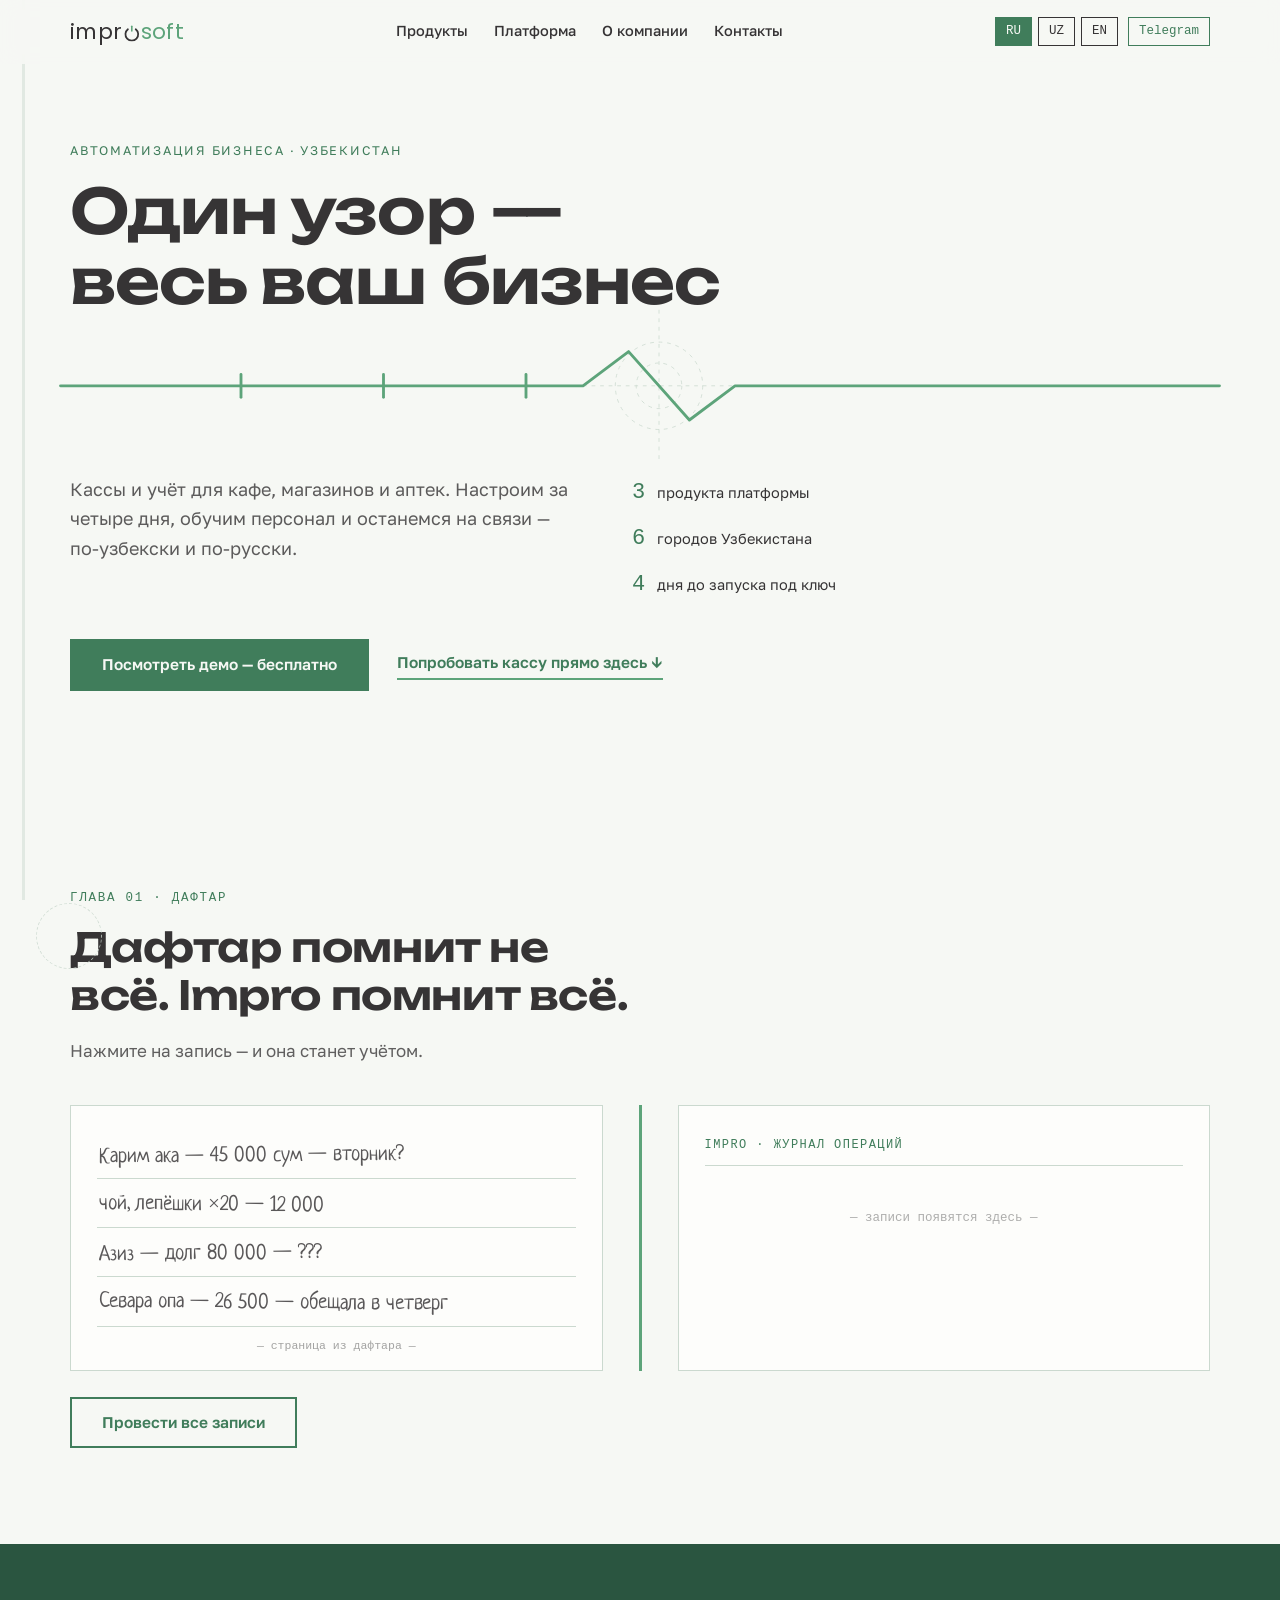
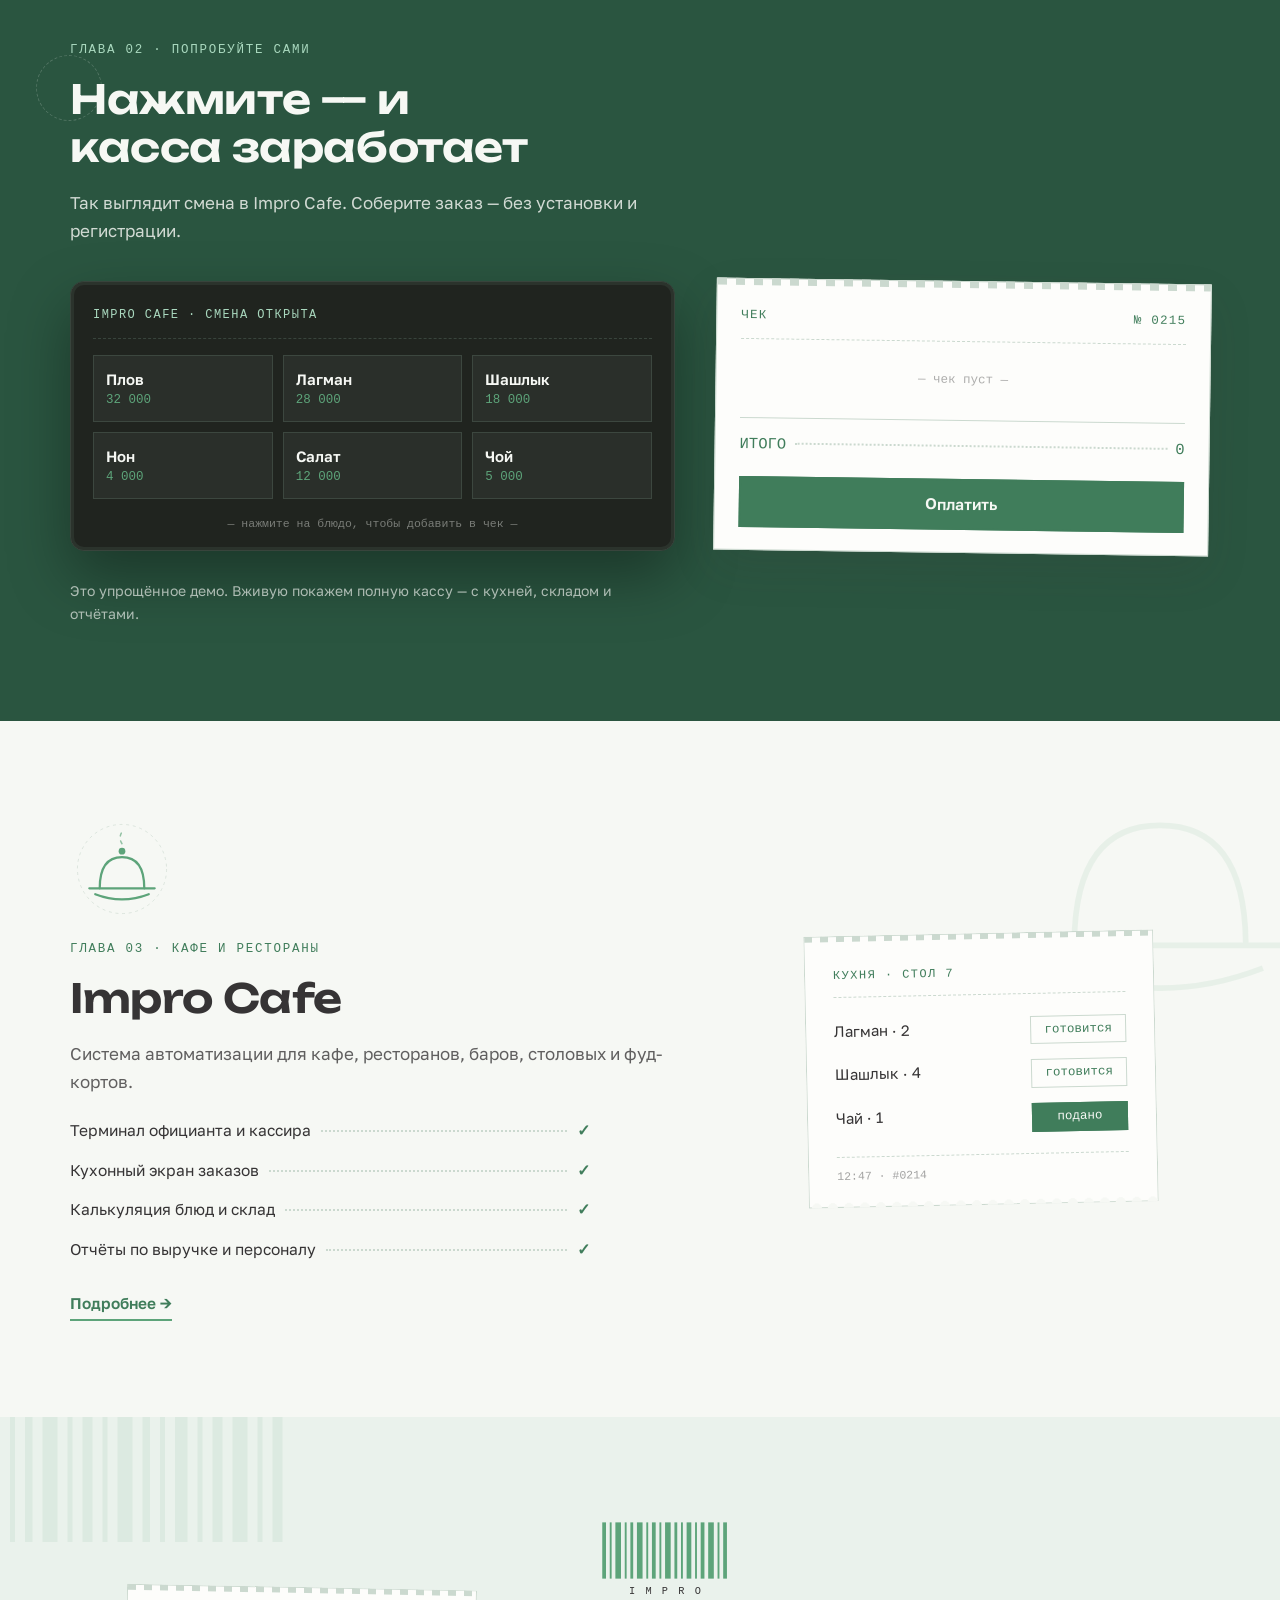
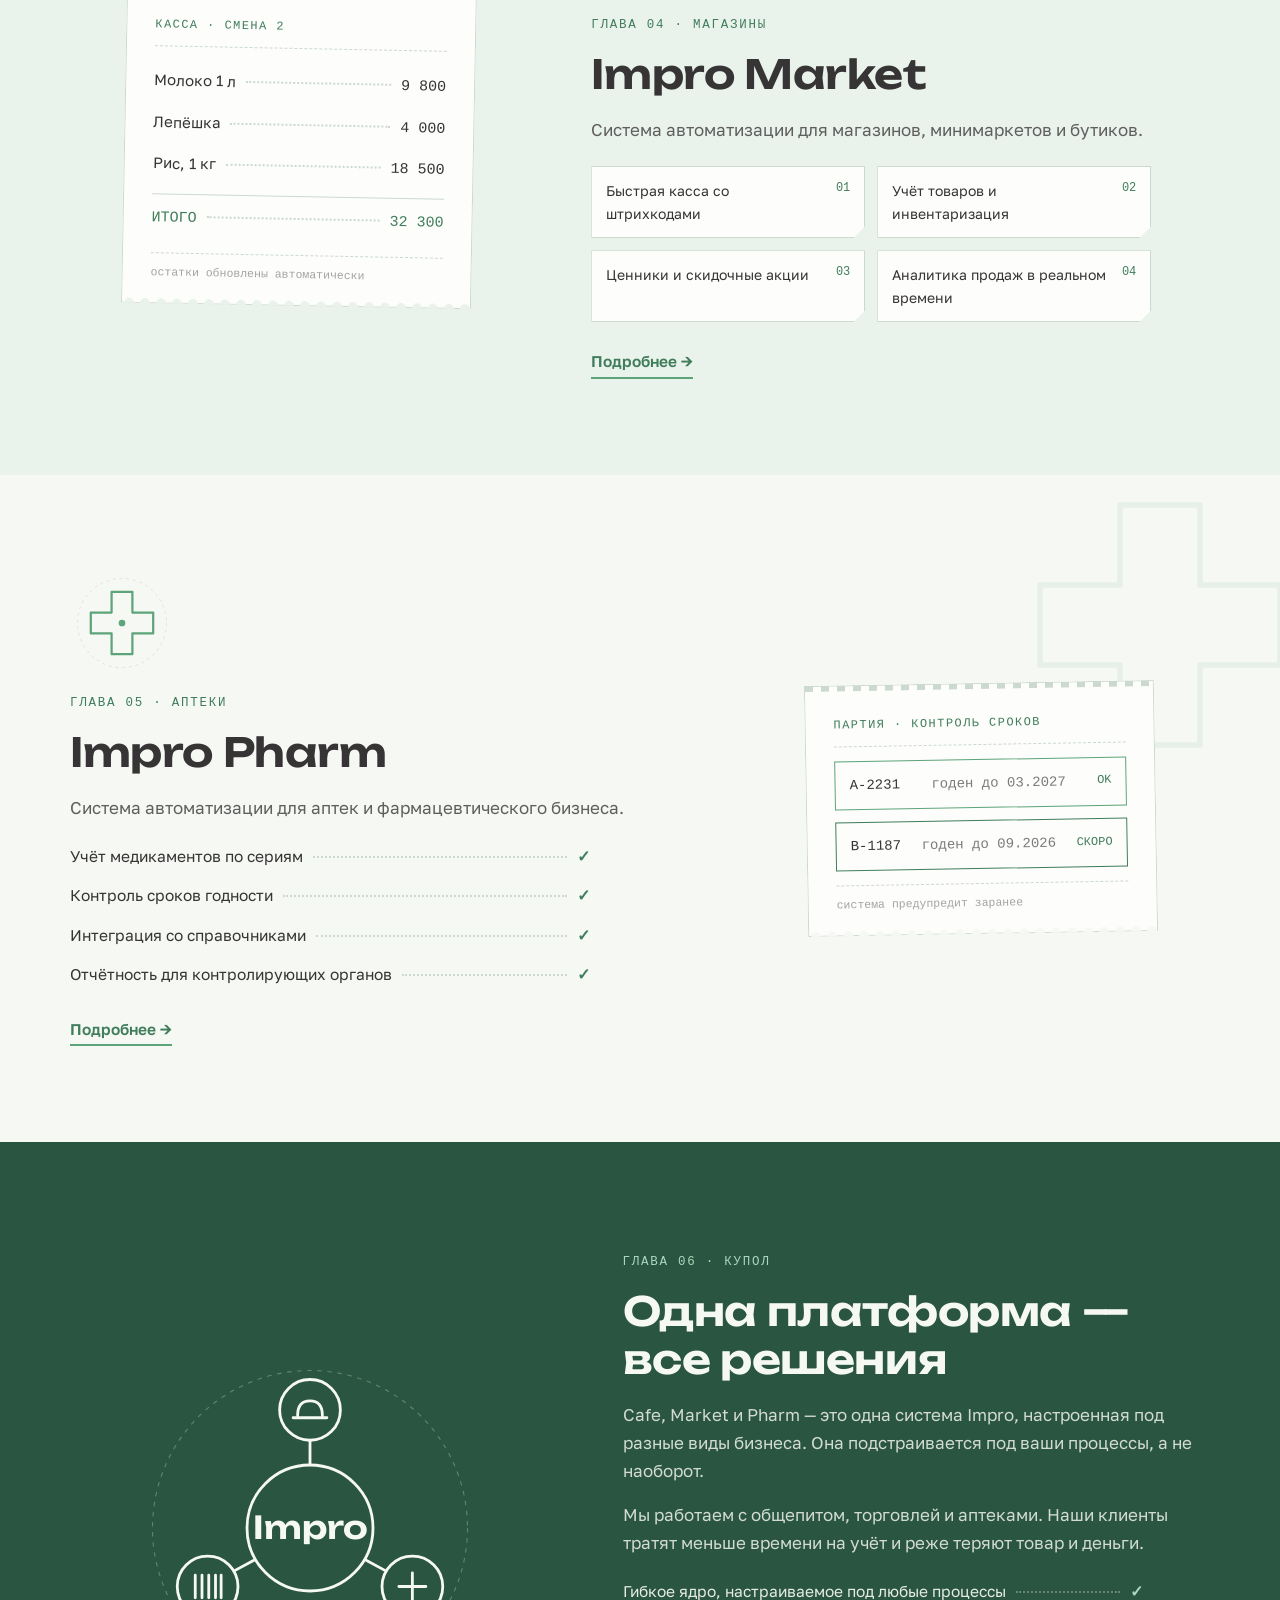
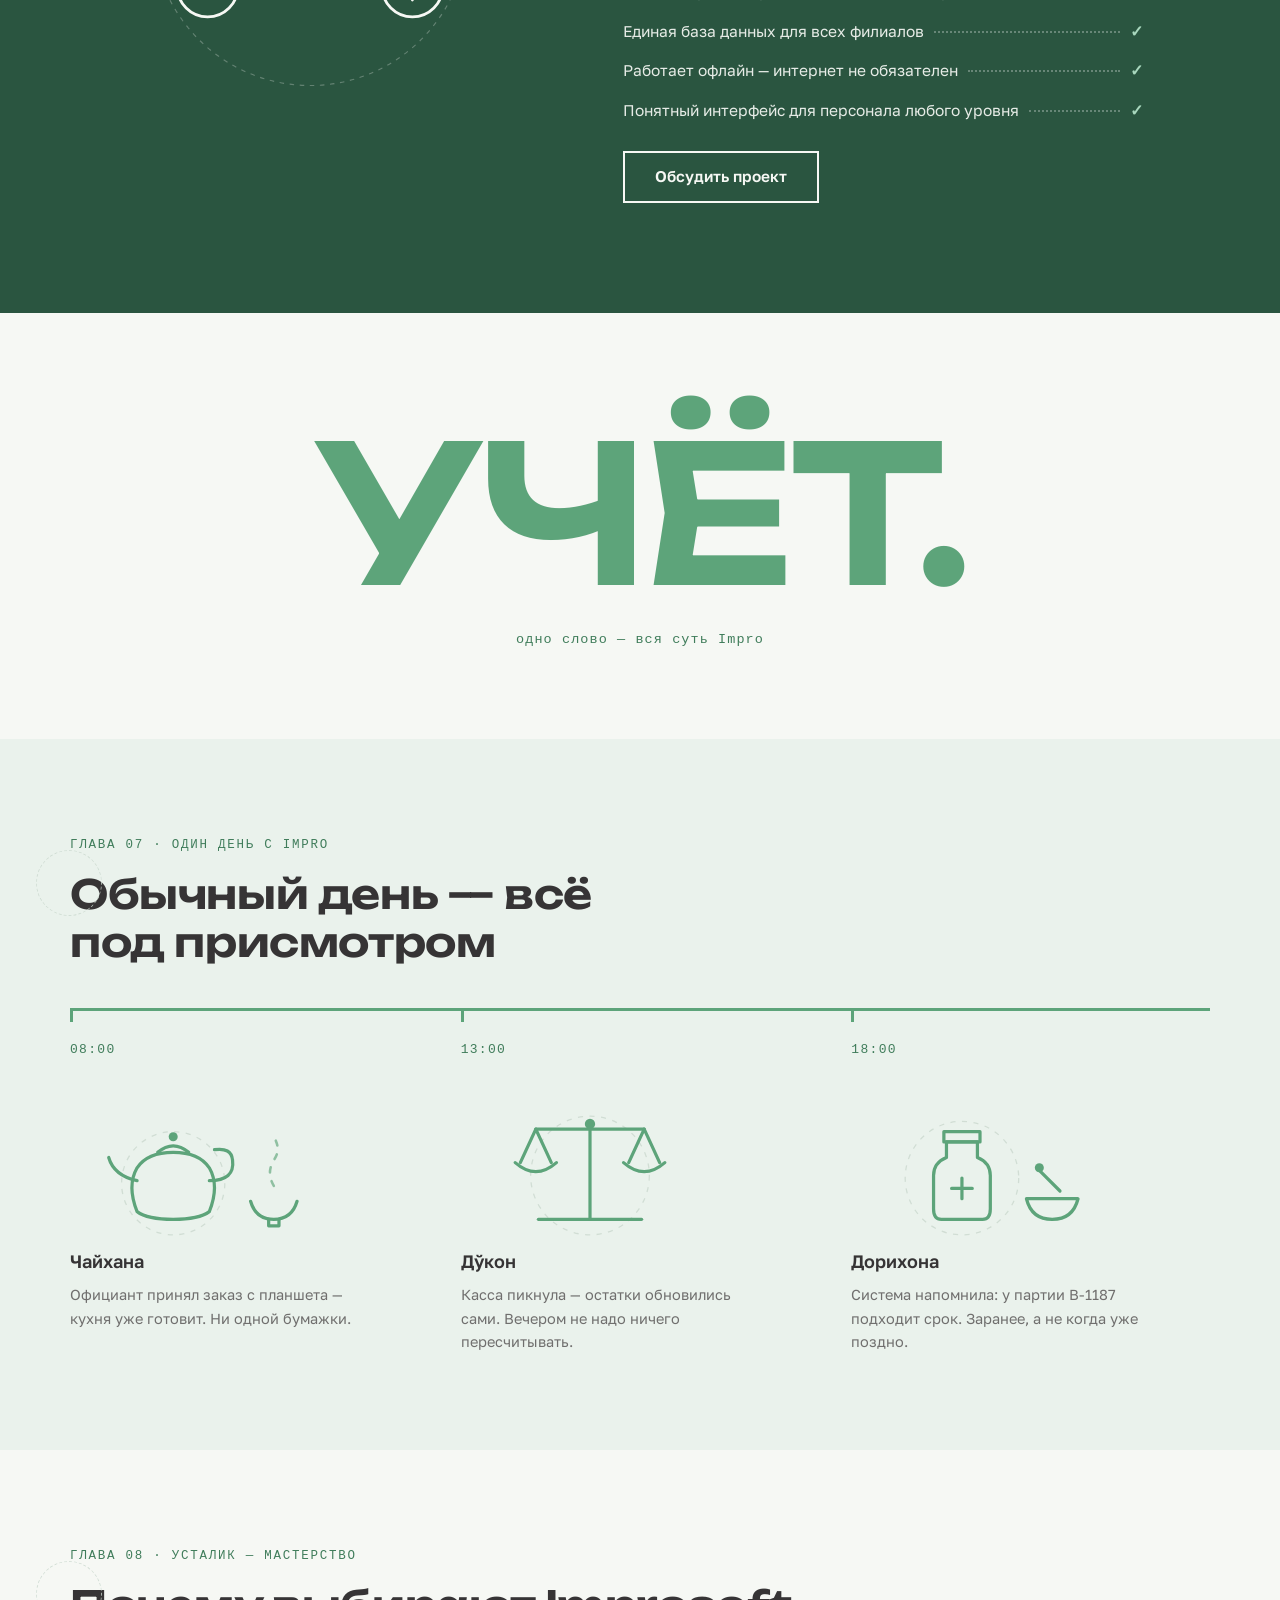
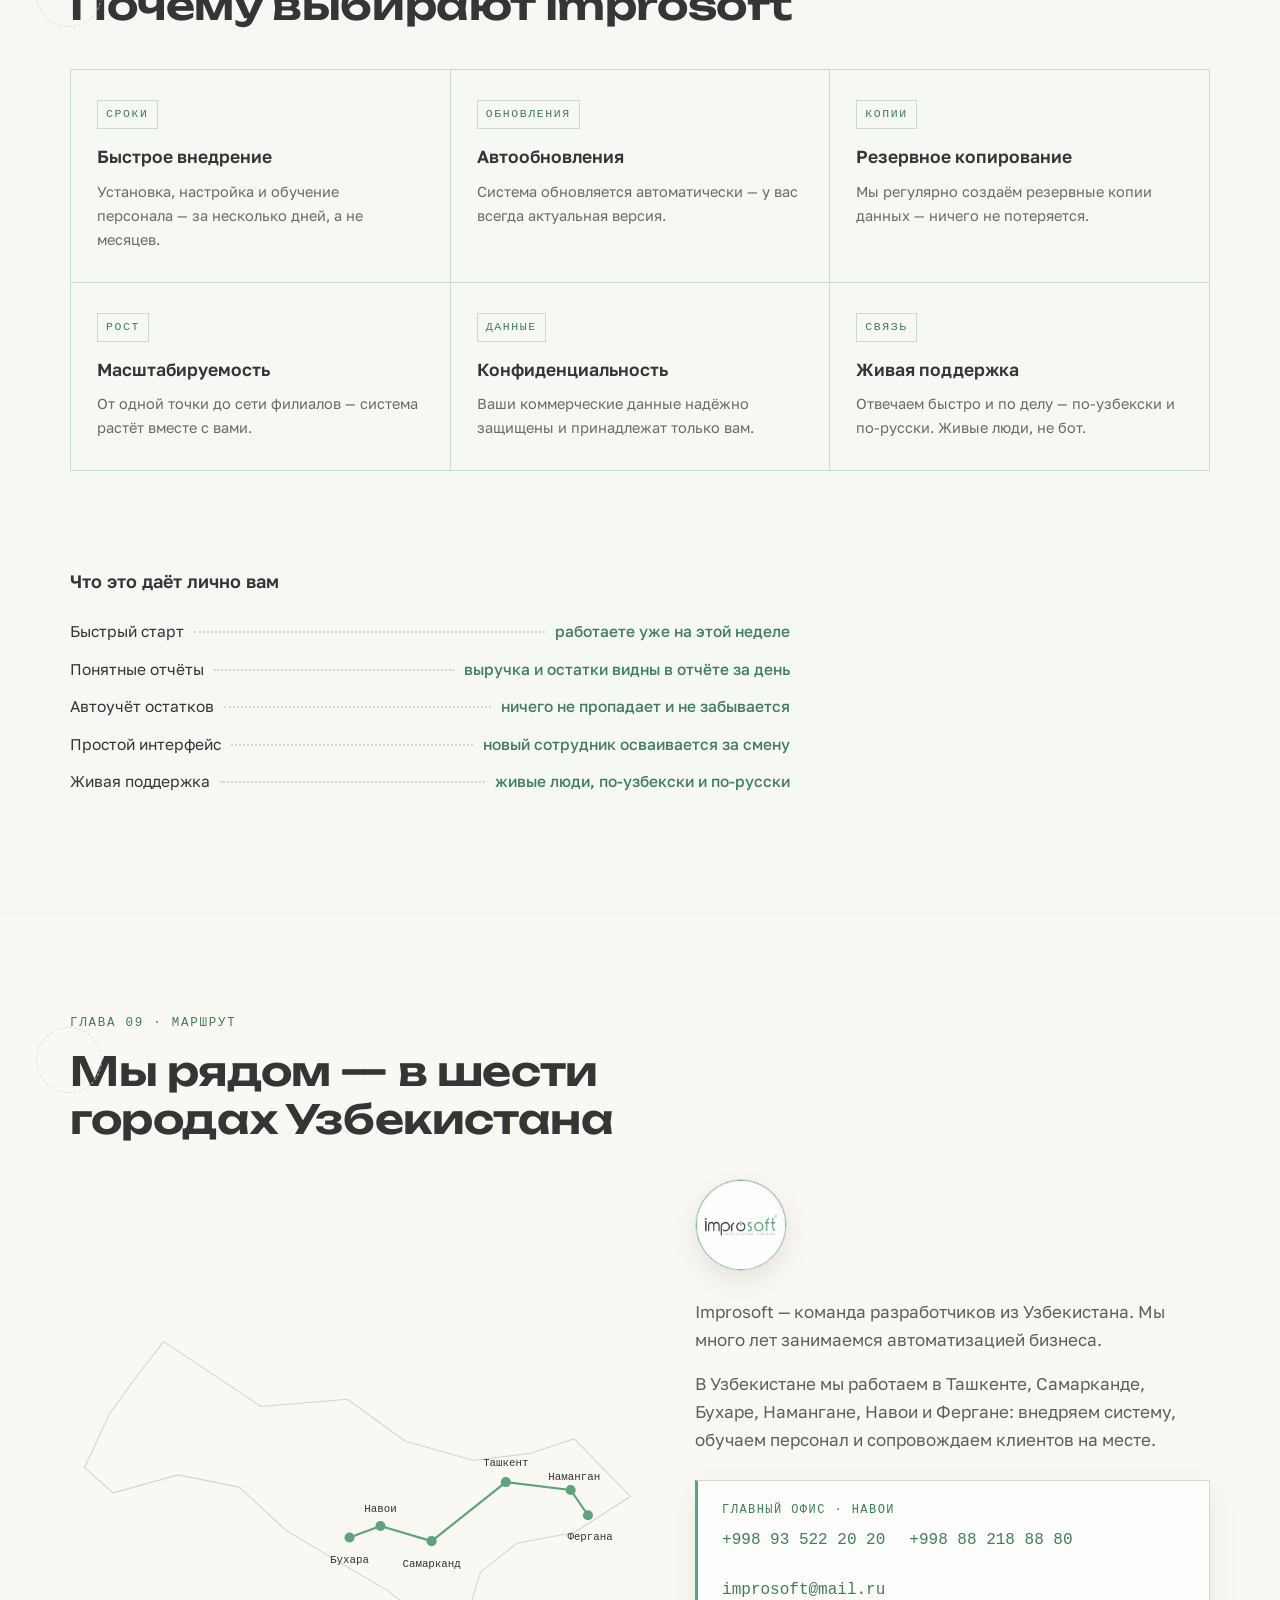
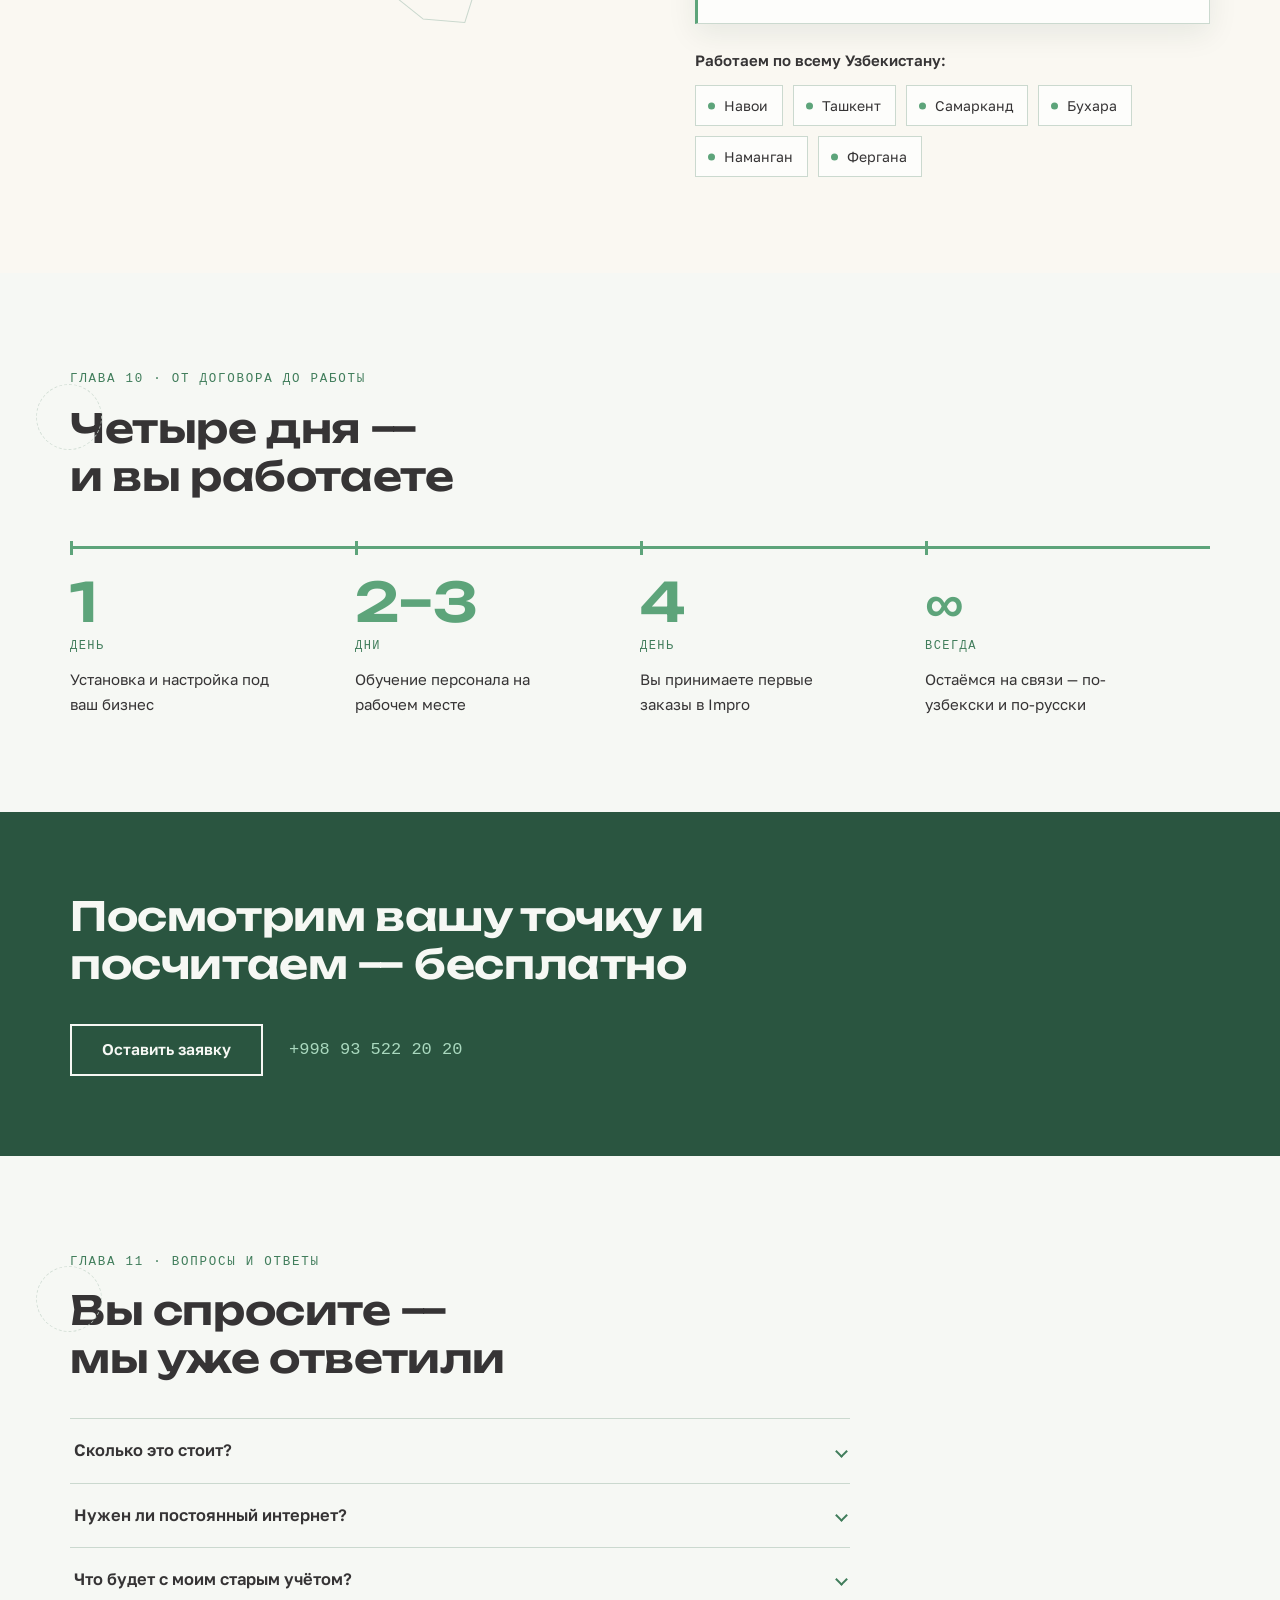
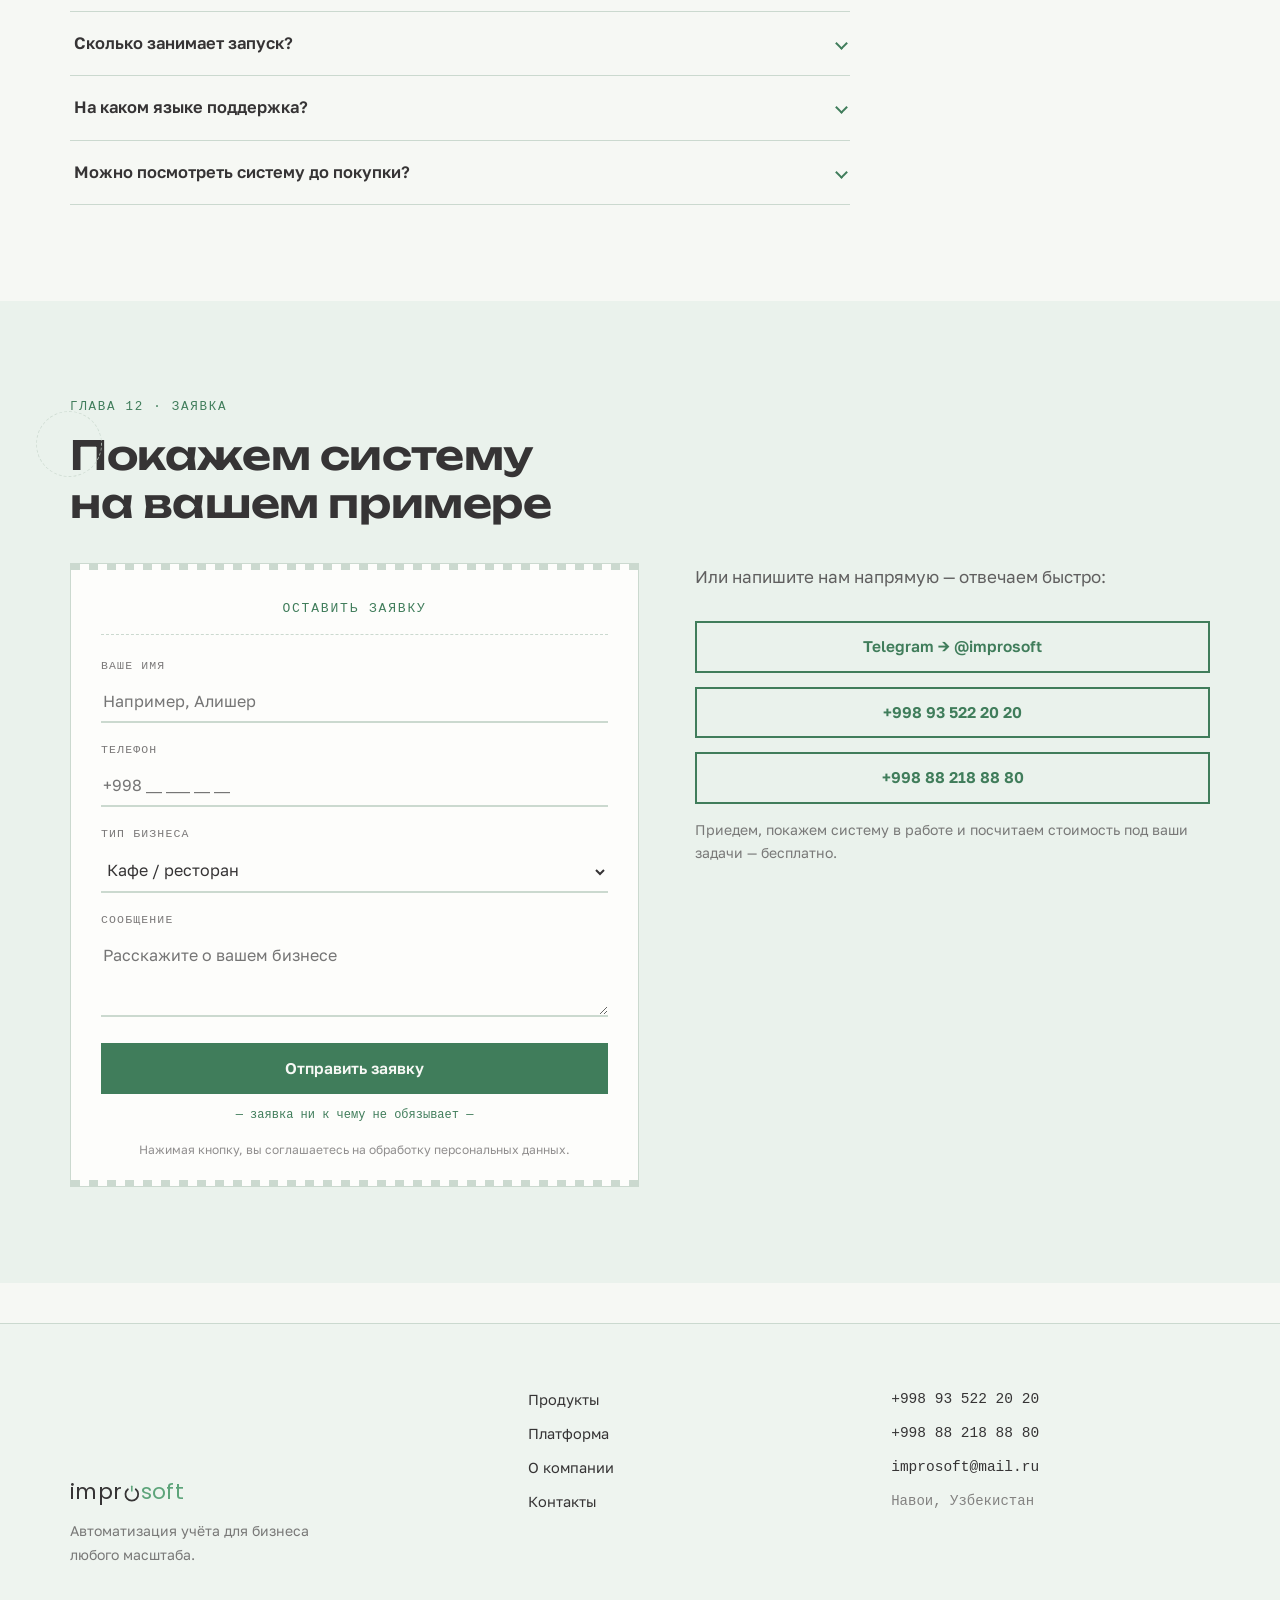
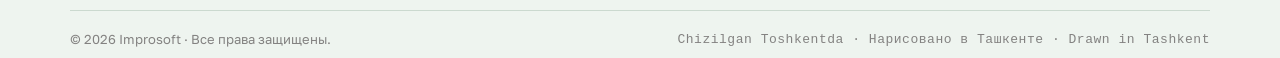
==== index.html @ 896d2da2 "v3.3: приём заявок из формы в Telegram (send.php) PHP-приёмник с honeypot и троттлингом, конфиг с то" ====
<!DOCTYPE html>
<html lang="ru">
<head>
  <meta charset="UTF-8">
  <meta name="viewport" content="width=device-width, initial-scale=1.0, viewport-fit=cover">
  <title data-i18n="meta.title">Improsoft — автоматизация бизнеса в Узбекистане</title>
  <meta name="description" data-i18n-content="meta.description" content="Improsoft — готовые решения для автоматизации кафе, магазинов и аптек в Узбекистане. Платформа Impro: касса, склад, отчёты. Внедрение за четыре дня.">
  <!-- TODO: перед публикацией замените improsoft.uz на рабочий домен сайта -->
  <link rel="canonical" href="https://improsoft.uz/">
  <meta property="og:type" content="website">
  <meta property="og:site_name" content="Improsoft">
  <meta property="og:locale" content="ru_RU">
  <meta property="og:title" content="Improsoft — автоматизация бизнеса в Узбекистане">
  <meta property="og:description" content="Один узор — весь ваш бизнес. Платформа Impro: кафе, магазины, аптеки. Поддержка на узбекском и русском.">
  <meta property="og:url" content="https://improsoft.uz/">
  <meta property="og:image" content="https://improsoft.uz/assets/og-image.png">
  <meta property="og:image:width" content="1200">
  <meta property="og:image:height" content="630">
  <meta name="twitter:card" content="summary_large_image">
  <link rel="icon" type="image/svg+xml" href="assets/favicon.svg">
  <link rel="preconnect" href="https://fonts.googleapis.com">
  <link rel="preconnect" href="https://fonts.gstatic.com" crossorigin>
  <link href="https://fonts.googleapis.com/css2?family=Unbounded:wght@500;600&family=Golos+Text:wght@400;500;600&family=PT+Mono&family=Neucha&family=Poppins:wght@400&display=swap" rel="stylesheet">
  <link rel="stylesheet" href="css/styles.css">
</head>
<body>

  <!-- Шторка «печатающей головки» при смене языка -->
  <div class="printhead" id="printhead" aria-hidden="true"></div>

  <!-- Позвоночник: непрерывная линия страницы -->
  <div class="spine" aria-hidden="true">
    <span class="spine__track"></span>
    <span class="spine__fill" id="spineFill"></span>
  </div>

  <!-- ===== Шапка ===== -->
  <header class="topbar" id="topbar">
    <div class="frame topbar__inner">
      <a href="#" class="wordmark" aria-label="Improsoft — на главную">impr<svg class="wordmark__o" viewBox="0 0 36 36" aria-hidden="true"><path d="M 10 9.8 A 13 13 0 1 0 26 9.8" fill="none"/><rect x="16.4" y="2" width="3.2" height="13" rx="1.6"/></svg><span>soft</span></a>
      <nav class="topbar__nav" aria-label="Основная навигация" data-i18n-aria-label="a11y.mainNav">
        <a href="#cafe" data-i18n="nav.products">Продукты</a>
        <a href="#platform" data-i18n="nav.platform">Платформа</a>
        <a href="#route" data-i18n="nav.about">О компании</a>
        <a href="#zayavka" data-i18n="nav.contacts">Контакты</a>
      </nav>
      <div class="topbar__actions">
        <div class="stamps" role="group" aria-label="Выбор языка" data-i18n-aria-label="a11y.langSwitcher">
          <button class="stamp" data-lang="ru" type="button" aria-pressed="true">RU</button>
          <button class="stamp" data-lang="uz" type="button" aria-pressed="false">UZ</button>
          <button class="stamp" data-lang="en" type="button" aria-pressed="false">EN</button>
        </div>
        <a class="stamp stamp--tg" href="https://t.me/improsoftsupport" target="_blank" rel="noopener">Telegram</a>
      </div>
    </div>
  </header>

  <main>
    <!-- ===== 1. CHIZMA — первый штрих ===== -->
    <section class="hero" id="chizma">
      <div class="frame">
        <p class="kicker" data-i18n="hero2.kicker">Автоматизация бизнеса · Узбекистан</p>
        <h1 class="hero__title" data-i18n="hero2.title">Один узор — весь ваш бизнес</h1>

        <!-- Линия рождается: подрисовка + штрих с гирих-изломом -->
        <div class="hero__line" aria-hidden="true">
          <svg viewBox="0 0 1200 130" preserveAspectRatio="xMidYMid meet">
            <!-- подрисовка: циркульные дуги мастера -->
            <g class="underdraw">
              <circle cx="620" cy="64" r="46" />
              <circle cx="620" cy="64" r="24" />
              <path d="M 540 64 H 700" />
              <path d="M 620 -16 V 144" />
            </g>
            <path class="drawline" id="heroLine"
              d="M -10 64 L 540 64 L 588 28 L 652 100 L 700 64 L 1210 64" />
            <!-- насечки-статистика на линии -->
            <g class="hero__ticks">
              <line x1="180" y1="52" x2="180" y2="76"/>
              <line x1="330" y1="52" x2="330" y2="76"/>
              <line x1="480" y1="52" x2="480" y2="76"/>
            </g>
          </svg>
        </div>

        <div class="hero__row">
          <p class="hero__sub" data-i18n="hero2.sub">Кассы и учёт для кафе, магазинов и аптек. Настроим за четыре дня, обучим персонал и останемся на связи — по-узбекски и по-русски.</p>
          <ul class="hero__stats">
            <li><b class="mono">3</b> <span data-i18n="hero.stat1">продукта платформы</span></li>
            <li><b class="mono">6</b> <span data-i18n="hero.stat2">городов Узбекистана</span></li>
            <li><b class="mono">4</b> <span data-i18n="hero.stat3">дня до запуска под ключ</span></li>
          </ul>
        </div>

        <div class="hero__cta">
          <a href="#zayavka" class="btn" data-i18n="hero2.cta1">Посмотреть демо — бесплатно</a>
          <a href="#try" class="linklead" data-i18n="hero2.cta2">Попробовать кассу прямо здесь ↓</a>
        </div>
      </div>
    </section>

    <!-- ===== 2. ДАФТАР — порог между памятью и учётом ===== -->
    <section class="section section--warm daftar" id="daftar">
      <div class="frame">
        <p class="kicker mono" data-i18n="daftar.kicker">Глава 01 · Дафтар</p>
        <h2 class="h2 underdrawn" data-i18n="daftar.title">Дафтар помнит не всё. Impro помнит всё.</h2>
        <p class="lead" data-i18n="daftar.sub">Нажмите на запись — и она станет учётом.</p>

        <div class="daftar__board">
          <div class="daftar__paper" id="daftarPaper" aria-live="polite">
            <button class="dentry" type="button" data-row="0">
              <span class="dentry__hand" data-i18n="daftar.e1">Карим ака — 45 000 сум — вторник?</span>
            </button>
            <button class="dentry" type="button" data-row="1">
              <span class="dentry__hand" data-i18n="daftar.e2">чой, лепёшки ×20 — 12 000</span>
            </button>
            <button class="dentry" type="button" data-row="2">
              <span class="dentry__hand" data-i18n="daftar.e3">Азиз — долг 80 000 — ???</span>
            </button>
            <button class="dentry" type="button" data-row="3">
              <span class="dentry__hand" data-i18n="daftar.e4">Севара опа — 26 500 — обещала в четверг</span>
            </button>
            <p class="daftar__papernote mono" data-i18n="daftar.paperNote">— страница из дафтара —</p>
          </div>

          <div class="daftar__threshold" aria-hidden="true"></div>

          <div class="daftar__ledger" aria-live="polite">
            <p class="daftar__ledgerhead mono" data-i18n="daftar.ledgerHead">IMPRO · ЖУРНАЛ ОПЕРАЦИЙ</p>
            <p class="daftar__empty mono" id="daftarEmpty" data-i18n="daftar.empty">— записи появятся здесь —</p>
            <div class="lrow" data-row="0" hidden>
              <span class="lrow__name" data-i18n="daftar.l1">Карим ака · долг</span>
              <span class="lrow__dots"></span>
              <span class="lrow__sum mono">45 000</span>
              <span class="lrow__tick">✓</span>
            </div>
            <div class="lrow" data-row="1" hidden>
              <span class="lrow__name" data-i18n="daftar.l2">Чай, лепёшки ×20</span>
              <span class="lrow__dots"></span>
              <span class="lrow__sum mono">12 000</span>
              <span class="lrow__tick">✓</span>
            </div>
            <div class="lrow" data-row="2" hidden>
              <span class="lrow__name" data-i18n="daftar.l3">Азиз · долг + срок</span>
              <span class="lrow__dots"></span>
              <span class="lrow__sum mono">80 000</span>
              <span class="lrow__tick">✓</span>
            </div>
            <div class="lrow" data-row="3" hidden>
              <span class="lrow__name" data-i18n="daftar.l4">Севара опа · до четверга</span>
              <span class="lrow__dots"></span>
              <span class="lrow__sum mono">26 500</span>
              <span class="lrow__tick">✓</span>
            </div>
            <div class="lrow lrow--total" id="daftarTotal" hidden>
              <span class="lrow__name mono" data-i18n="daftar.total">ИТОГО · ничего не забыто</span>
              <span class="lrow__dots"></span>
              <span class="lrow__sum mono">163 500</span>
            </div>
          </div>
        </div>
        <button class="btn btn--ghost daftar__all" id="daftarAll" type="button" data-i18n="daftar.all">Провести все записи</button>
      </div>
    </section>

    <!-- ===== 3. IMPRO CAFE — узел-розетка ===== -->
    <!-- ===== 2a. ПОПРОБУЙТЕ САМИ: демо кассы ===== -->
    <section class="section try try--dark ondark" id="try">
      <div class="frame">
        <p class="kicker mono" data-i18n="try.kicker">Глава 02 · Попробуйте сами</p>
        <h2 class="h2 underdrawn" data-i18n="try.title">Нажмите — и касса заработает</h2>
        <p class="lead" data-i18n="try.sub">Так выглядит смена в Impro Cafe. Соберите заказ — без установки и регистрации.</p>
        <div class="try__grid">
          <div class="pos pos--screen">
            <p class="pos__head mono" data-i18n="try.posHead">IMPRO CAFE · СМЕНА ОТКРЫТА</p>
            <div class="pos__items">
              <button class="pos__item" type="button" data-name="i1" data-price="32000"><span data-i18n="try.i1">Плов</span><b class="mono">32 000</b></button>
              <button class="pos__item" type="button" data-name="i2" data-price="28000"><span data-i18n="try.i2">Лагман</span><b class="mono">28 000</b></button>
              <button class="pos__item" type="button" data-name="i3" data-price="18000"><span data-i18n="try.i3">Шашлык</span><b class="mono">18 000</b></button>
              <button class="pos__item" type="button" data-name="i4" data-price="4000"><span data-i18n="try.i4">Нон</span><b class="mono">4 000</b></button>
              <button class="pos__item" type="button" data-name="i5" data-price="12000"><span data-i18n="try.i5">Салат</span><b class="mono">12 000</b></button>
              <button class="pos__item" type="button" data-name="i6" data-price="5000"><span data-i18n="try.i6">Чой</span><b class="mono">5 000</b></button>
            </div>
            <p class="pos__hint mono" data-i18n="try.hint">— нажмите на блюдо, чтобы добавить в чек —</p>
          </div>
          <div class="posreceipt" aria-live="polite">
            <p class="posreceipt__head mono"><span data-i18n="try.receiptHead">ЧЕК</span> <span>№ 0215</span></p>
            <p class="posreceipt__empty mono" id="posEmpty" data-i18n="try.empty">— чек пуст —</p>
            <div class="posreceipt__rows" id="posRows"></div>
            <div class="posreceipt__total">
              <span class="mono" data-i18n="try.total">ИТОГО</span>
              <span class="posreceipt__dots"></span>
              <span class="mono" id="posTotal">0</span>
            </div>
            <button class="btn btn--full" id="posPay" type="button" disabled data-i18n="try.pay">Оплатить</button>
            <p class="posreceipt__done mono" id="posDone" hidden><span data-i18n="try.paid">Оплачено ✓ Выручка смены:</span> <b id="posRevenue">0</b> <span data-i18n="try.sum">сум</span></p>
          </div>
        </div>
        <p class="try__note" data-i18n="try.note">Это упрощённое демо. Вживую покажем полную кассу — с кухней, складом и отчётами.</p>
      </div>
    </section>

    <!-- TODO: соцдоказательство: раскомментировать, когда будут цифра и названия клиентов.
         Число заведений подставить в data-target и текст, названия клиентов: в плашки.
    <section class="proof">
      <div class="frame proof__inner">
        <p class="proof__count"><b class="mono" id="proofNum" data-target="000">0</b> <span data-i18n="proof.label">заведений уже работают на Impro</span></p>
        <div class="proof__names">
          <span class="tag"><i>НАЗВАНИЕ КЛИЕНТА 1</i></span>
          <span class="tag"><i>НАЗВАНИЕ КЛИЕНТА 2</i></span>
          <span class="tag"><i>НАЗВАНИЕ КЛИЕНТА 3</i></span>
        </div>
      </div>
    </section>
    -->

    <section class="section chapter" id="cafe">
      <div class="watermark" aria-hidden="true">
        <svg viewBox="0 0 140 140"><path d="M 40 96 Q 40 54 70 54 Q 100 54 100 96 M 26 96 H 114 M 34 104 Q 70 118 106 104"/></svg>
      </div>
      <div class="frame chapter__grid">
        <div class="chapter__text">
          <div class="knot" aria-hidden="true">
            <svg viewBox="0 0 140 140">
              <g class="underdraw"><circle cx="70" cy="70" r="60"/></g>
              <path class="drawknot" d="M 40 96 Q 40 54 70 54 Q 100 54 100 96"/>
              <path class="drawknot" d="M 26 96 H 114"/>
              <path class="drawknot drawknot--late" d="M 34 104 Q 70 118 106 104"/>
              <circle class="knot__dot" cx="70" cy="46" r="4.5"/>
              <path class="steam" d="M 70 36 Q 65 28 70 20"/>
            </svg>
          </div>
          <p class="kicker mono" data-i18n="chap.cafe">Глава 03 · Кафе и рестораны</p>
          <h2 class="h2" >Impro Cafe</h2>
          <p class="lead" data-i18n="products.cafe.desc">Система автоматизации для кафе, ресторанов, баров, столовых и фуд-кортов.</p>
          <ul class="leaders">
            <li><span data-i18n="products.cafe.f1">Терминал официанта и кассира</span><span class="leaders__dots"></span><span class="leaders__tick mono">✓</span></li>
            <li><span data-i18n="products.cafe.f2">Кухонный экран заказов</span><span class="leaders__dots"></span><span class="leaders__tick mono">✓</span></li>
            <li><span data-i18n="products.cafe.f3">Калькуляция блюд и склад</span><span class="leaders__dots"></span><span class="leaders__tick mono">✓</span></li>
            <li><span data-i18n="products.cafe.f4">Отчёты по выручке и персоналу</span><span class="leaders__dots"></span><span class="leaders__tick mono">✓</span></li>
          </ul>
          <a href="#zayavka" class="linklead" data-product="cafe" data-i18n="chap.more">Подробнее →</a>
        </div>
        <div class="chapter__vignette">
          <div class="ticket" id="cafeTicket">
            <p class="ticket__head mono" data-i18n="cafe.ticketHead">КУХНЯ · СТОЛ 7</p>
            <div class="ticket__row">
              <span data-i18n="cafe.dish1">Лагман · 2</span>
              <span class="ticket__state mono" data-state="cook">готовится</span>
            </div>
            <div class="ticket__row">
              <span data-i18n="cafe.dish2">Шашлык · 4</span>
              <span class="ticket__state mono" data-state="cook">готовится</span>
            </div>
            <div class="ticket__row">
              <span data-i18n="cafe.dish3">Чай · 1</span>
              <span class="ticket__state mono" data-state="done">подано</span>
            </div>
            <p class="ticket__foot mono">12:47 · #0214</p>
          </div>
        </div>
      </div>
    </section>

    <!-- ===== 4. IMPRO MARKET — линия становится штрих-кодом ===== -->
    <section class="section section--tint chapter chapter--flip" id="market">
      <div class="watermark" aria-hidden="true">
        <svg viewBox="0 0 160 90">
          <rect x="12" y="10" width="4" height="60"/><rect x="20" y="10" width="2" height="60"/>
          <rect x="26" y="10" width="6" height="60"/><rect x="36" y="10" width="2" height="60"/>
          <rect x="42" y="10" width="3" height="60"/><rect x="49" y="10" width="6" height="60"/>
          <rect x="59" y="10" width="2" height="60"/><rect x="65" y="10" width="4" height="60"/>
          <rect x="73" y="10" width="2" height="60"/><rect x="79" y="10" width="6" height="60"/>
          <rect x="89" y="10" width="3" height="60"/><rect x="96" y="10" width="2" height="60"/>
          <rect x="102" y="10" width="5" height="60"/><rect x="111" y="10" width="2" height="60"/>
          <rect x="117" y="10" width="4" height="60"/><rect x="125" y="10" width="6" height="60"/>
          <rect x="135" y="10" width="2" height="60"/><rect x="141" y="10" width="4" height="60"/>
        </svg>
      </div>
      <div class="frame chapter__grid">
        <div class="chapter__text">
          <div class="knot knot--barcode" aria-hidden="true">
            <svg viewBox="0 0 160 90" id="barcodeSvg">
              <g class="barcode">
                <rect x="12" y="10" width="4" height="60"/><rect x="20" y="10" width="2" height="60"/>
                <rect x="26" y="10" width="6" height="60"/><rect x="36" y="10" width="2" height="60"/>
                <rect x="42" y="10" width="3" height="60"/><rect x="49" y="10" width="6" height="60"/>
                <rect x="59" y="10" width="2" height="60"/><rect x="65" y="10" width="4" height="60"/>
                <rect x="73" y="10" width="2" height="60"/><rect x="79" y="10" width="6" height="60"/>
                <rect x="89" y="10" width="3" height="60"/><rect x="96" y="10" width="2" height="60"/>
                <rect x="102" y="10" width="5" height="60"/><rect x="111" y="10" width="2" height="60"/>
                <rect x="117" y="10" width="4" height="60"/><rect x="125" y="10" width="6" height="60"/>
                <rect x="135" y="10" width="2" height="60"/><rect x="141" y="10" width="4" height="60"/>
              </g>
              <line class="scanline" x1="8" y1="40" x2="152" y2="40"/>
              <text class="barcode__label" x="80" y="86" text-anchor="middle">I M P R O</text>
            </svg>
          </div>
          <p class="kicker mono" data-i18n="chap.market">Глава 04 · Магазины</p>
          <h2 class="h2">Impro Market</h2>
          <p class="lead" data-i18n="products.market.desc">Система автоматизации для магазинов, минимаркетов и бутиков.</p>
          <div class="tags">
            <span class="tag"><i data-i18n="products.market.f1">Быстрая касса со штрихкодами</i><b class="mono">01</b></span>
            <span class="tag"><i data-i18n="products.market.f2">Учёт товаров и инвентаризация</i><b class="mono">02</b></span>
            <span class="tag"><i data-i18n="products.market.f3">Ценники и скидочные акции</i><b class="mono">03</b></span>
            <span class="tag"><i data-i18n="products.market.f4">Аналитика продаж в реальном времени</i><b class="mono">04</b></span>
          </div>
          <a href="#zayavka" class="linklead" data-product="market" data-i18n="chap.more">Подробнее →</a>
        </div>
        <div class="chapter__vignette">
          <div class="shelf">
            <p class="shelf__head mono" data-i18n="market.shelfHead">КАССА · СМЕНА 2</p>
            <div class="shelf__row"><span data-i18n="market.i1">Молоко 1 л</span><span class="shelf__dots"></span><span class="mono">9 800</span></div>
            <div class="shelf__row"><span data-i18n="market.i2">Лепёшка</span><span class="shelf__dots"></span><span class="mono">4 000</span></div>
            <div class="shelf__row"><span data-i18n="market.i3">Рис, 1 кг</span><span class="shelf__dots"></span><span class="mono">18 500</span></div>
            <div class="shelf__row shelf__row--total"><span class="mono" data-i18n="market.total">ИТОГО</span><span class="shelf__dots"></span><span class="mono">32 300</span></div>
            <p class="ticket__foot mono" data-i18n="market.stockNote">остатки обновлены автоматически</p>
          </div>
        </div>
      </div>
    </section>

    <!-- ===== 5. IMPRO PHARM — узел-хатам ===== -->
    <section class="section chapter" id="pharm">
      <div class="watermark" aria-hidden="true">
        <svg viewBox="0 0 140 140"><path d="M 56 28 H 84 V 56 H 112 V 84 H 84 V 112 H 56 V 84 H 28 V 56 H 56 Z"/></svg>
      </div>
      <div class="frame chapter__grid">
        <div class="chapter__text">
          <div class="knot" aria-hidden="true">
            <svg viewBox="0 0 140 140">
              <g class="underdraw"><circle cx="70" cy="70" r="60"/></g>
              <path class="drawknot" d="M 56 28 H 84 V 56 H 112 V 84 H 84 V 112 H 56 V 84 H 28 V 56 H 56 Z"/>
              <circle class="knot__dot" cx="70" cy="70" r="4.5"/>
            </svg>
          </div>
          <p class="kicker mono" data-i18n="chap.pharm">Глава 05 · Аптеки</p>
          <h2 class="h2">Impro Pharm</h2>
          <p class="lead" data-i18n="products.pharm.desc">Система автоматизации для аптек и фармацевтического бизнеса.</p>
          <ul class="leaders">
            <li><span data-i18n="products.pharm.f1">Учёт медикаментов по сериям</span><span class="leaders__dots"></span><span class="leaders__tick mono">✓</span></li>
            <li><span data-i18n="products.pharm.f2">Контроль сроков годности</span><span class="leaders__dots"></span><span class="leaders__tick mono">✓</span></li>
            <li><span data-i18n="products.pharm.f3">Интеграция со справочниками</span><span class="leaders__dots"></span><span class="leaders__tick mono">✓</span></li>
            <li><span data-i18n="products.pharm.f4">Отчётность для контролирующих органов</span><span class="leaders__dots"></span><span class="leaders__tick mono">✓</span></li>
          </ul>
          <a href="#zayavka" class="linklead" data-product="pharm" data-i18n="chap.more">Подробнее →</a>
        </div>
        <div class="chapter__vignette">
          <div class="batch">
            <p class="batch__head mono" data-i18n="pharm.batchHead">ПАРТИЯ · КОНТРОЛЬ СРОКОВ</p>
            <div class="batch__cell">
              <span class="mono">A-2231</span>
              <span class="mono batch__date" data-i18n="pharm.expiry">годен до 03.2027</span>
              <span class="batch__ok mono">OK</span>
            </div>
            <div class="batch__cell batch__cell--warn">
              <span class="mono">B-1187</span>
              <span class="mono batch__date" data-i18n="pharm.expiry2">годен до 09.2026</span>
              <span class="batch__ok mono" data-i18n="pharm.warn">СКОРО</span>
            </div>
            <p class="ticket__foot mono" data-i18n="pharm.note">система предупредит заранее</p>
          </div>
        </div>
      </div>
    </section>

    <!-- ===== 6. КУПОЛ — платформа (единственная тёмная глава) ===== -->
    <section class="dome" id="platform">
      <div class="frame dome__grid">
        <div class="dome__visual" aria-hidden="true">
          <svg viewBox="0 0 320 320">
            <g class="underdraw underdraw--light">
              <circle cx="160" cy="160" r="140"/>
            </g>
            <path class="drawknot" d="M 160 104 V 81 M 115 186 L 91 199 M 205 186 L 229 199"/>
            <circle class="dome__sat" cx="160" cy="55" r="27"/>
            <circle class="dome__sat" cx="69" cy="212" r="27"/>
            <circle class="dome__sat" cx="251" cy="212" r="27"/>
            <!-- мини-иконки: блюдо / штрих-код / крест -->
            <path class="drawknot drawknot--late" d="M 149 60 Q 149 47 160 47 Q 171 47 171 60 M 145 62 H 175"/>
            <path class="drawknot drawknot--late" d="M 58 202 V 222 M 64 202 V 222 M 70 202 V 222 M 76 202 V 222 M 81 202 V 222"/>
            <path class="drawknot drawknot--late" d="M 251 200 V 224 M 239 212 H 263"/>
            <circle class="dome__corecircle" cx="160" cy="160" r="56"/>
            <text class="dome__core" x="160" y="170" text-anchor="middle">Impro</text>
          </svg>
        </div>
        <div class="dome__text">
          <p class="kicker mono" data-i18n="dome.kicker">Глава 06 · Купол</p>
          <h2 class="h2" data-i18n="platform.title">Одна платформа — все решения</h2>
          <p class="lead" data-i18n="platform.text1">Cafe, Market и Pharm — это одна система Impro, настроенная под разные виды бизнеса. Она подстраивается под ваши процессы, а не наоборот.</p>
          <p class="lead" data-i18n="platform.text2">Мы работаем с общепитом, торговлей и аптеками. Наши клиенты тратят меньше времени на учёт и реже теряют товар и деньги.</p>
          <ul class="leaders leaders--light">
            <li><span data-i18n="platform.li1">Гибкое ядро, настраиваемое под любые процессы</span><span class="leaders__dots"></span><span class="leaders__tick mono">✓</span></li>
            <li><span data-i18n="platform.li2">Единая база данных для всех филиалов</span><span class="leaders__dots"></span><span class="leaders__tick mono">✓</span></li>
            <li><span data-i18n="platform.li3">Работает офлайн — интернет не обязателен</span><span class="leaders__dots"></span><span class="leaders__tick mono">✓</span></li>
            <li><span data-i18n="platform.li4">Понятный интерфейс для персонала любого уровня</span><span class="leaders__dots"></span><span class="leaders__tick mono">✓</span></li>
          </ul>
          <a href="#zayavka" class="btn btn--light" data-i18n="platform.cta">Обсудить проект</a>
        </div>
      </div>
    </section>

    <!-- ===== 7. USTALIK — почему Improsoft (тихая глава) ===== -->
    <!-- Гигантское слово: одно на каждом языке -->
    <section class="bigword">
      <div class="frame">
        <p class="bigword__word" data-i18n="bigword.word">УЧЁТ.</p>
        <p class="bigword__caption mono" data-i18n="bigword.caption">одно слово — вся суть Impro</p>
      </div>
    </section>

    <!-- ===== 7. ОДИН ДЕНЬ С IMPRO ===== -->
    <section class="section section--tint dayline" id="day">
      <div class="frame">
        <p class="kicker mono" data-i18n="day.kicker">Глава 07 · Один день с Impro</p>
        <h2 class="h2 underdrawn" data-i18n="day.title">Обычный день — всё под присмотром</h2>
        <div class="dayline__grid">
          <article class="daycard">
            <p class="daycard__time mono">08:00</p>
            <div class="daycard__art knot" aria-hidden="true">
              <svg viewBox="0 0 200 140">
                <g class="underdraw"><circle cx="80" cy="94" r="40"/></g>
                <path class="drawknot" d="M 52 116 Q 44 96 52 82 Q 60 70 80 70 Q 100 70 108 82 Q 116 96 108 116 Q 100 122 80 122 Q 60 122 52 116 Z"/>
                <path class="drawknot" d="M 52 92 Q 34 88 30 74"/>
                <path class="drawknot" d="M 108 92 Q 128 92 126 76 Q 125 66 112 68"/>
                <path class="drawknot drawknot--late" d="M 68 70 Q 80 60 92 70"/>
                <circle class="knot__dot" cx="80" cy="58" r="3.5"/>
                <path class="drawknot drawknot--late" d="M 140 108 Q 144 122 158 122 Q 172 122 176 108"/>
                <path class="drawknot drawknot--late" d="M 154 122 L 154 127 L 162 127 L 162 122"/>
                <path class="steam" d="M 158 96 Q 152 86 158 76 Q 164 68 158 58"/>
              </svg>
            </div>
            <h3 class="daycard__place" data-i18n="day.h1">Чайхана</h3>
            <p class="daycard__text" data-i18n="day.d1">Официант принял заказ с планшета — кухня уже готовит. Ни одной бумажки.</p>
          </article>
          <article class="daycard">
            <p class="daycard__time mono">13:00</p>
            <div class="daycard__art knot" aria-hidden="true">
              <svg viewBox="0 0 200 140">
                <g class="underdraw"><circle cx="100" cy="88" r="46"/></g>
                <path class="drawknot" d="M 60 122 H 140"/>
                <path class="drawknot" d="M 100 122 V 52"/>
                <path class="drawknot" d="M 58 52 H 142"/>
                <path class="drawknot drawknot--late" d="M 58 52 L 46 78 M 58 52 L 70 78"/>
                <path class="drawknot drawknot--late" d="M 42 78 Q 58 92 74 78"/>
                <path class="drawknot drawknot--late" d="M 142 52 L 130 78 M 142 52 L 154 78"/>
                <path class="drawknot drawknot--late" d="M 126 78 Q 142 92 158 78"/>
                <circle class="knot__dot" cx="100" cy="48" r="4"/>
              </svg>
            </div>
            <h3 class="daycard__place" data-i18n="day.h2">Дўкон</h3>
            <p class="daycard__text" data-i18n="day.d2">Касса пикнула — остатки обновились сами. Вечером не надо ничего пересчитывать.</p>
          </article>
          <article class="daycard">
            <p class="daycard__time mono">18:00</p>
            <div class="daycard__art knot" aria-hidden="true">
              <svg viewBox="0 0 200 140">
                <g class="underdraw"><circle cx="86" cy="90" r="44"/></g>
                <path class="drawknot" d="M 70 122 Q 64 122 64 114 L 64 88 Q 64 78 74 74 L 74 62 L 98 62 L 98 74 Q 108 78 108 88 L 108 114 Q 108 122 102 122 Z"/>
                <path class="drawknot drawknot--late" d="M 72 62 H 100 V 54 H 72 Z"/>
                <path class="drawknot drawknot--late" d="M 86 90 V 106 M 78 98 H 94"/>
                <path class="drawknot drawknot--late" d="M 136 106 Q 140 122 156 122 Q 172 122 176 106 Z"/>
                <path class="drawknot drawknot--late" d="M 146 84 L 162 100"/>
                <circle class="knot__dot" cx="146" cy="82" r="3.5"/>
              </svg>
            </div>
            <h3 class="daycard__place" data-i18n="day.h3">Дорихона</h3>
            <p class="daycard__text" data-i18n="day.d3">Система напомнила: у партии B-1187 подходит срок. Заранее, а не когда уже поздно.</p>
          </article>
        </div>
      </div>
    </section>

    <section class="section" id="ustalik">
      <div class="frame">
        <p class="kicker mono" data-i18n="ustalik.kicker">Глава 08 · Усталик — мастерство</p>
        <h2 class="h2 underdrawn" data-i18n="features.title">Почему выбирают Improsoft</h2>
        <div class="ledgertable">
          <div class="lcell">
            <span class="lcell__tag mono" data-i18n="ustalik.t1">СРОКИ</span>
            <h3 data-i18n="features.f1.title">Быстрое внедрение</h3>
            <p data-i18n="features.f1.desc">Установка, настройка и обучение персонала — за несколько дней, а не месяцев.</p>
          </div>
          <div class="lcell">
            <span class="lcell__tag mono" data-i18n="ustalik.t2">ОБНОВЛЕНИЯ</span>
            <h3 data-i18n="features.f2.title">Автообновления</h3>
            <p data-i18n="features.f2.desc">Система обновляется автоматически — у вас всегда актуальная версия.</p>
          </div>
          <div class="lcell">
            <span class="lcell__tag mono" data-i18n="ustalik.t3">КОПИИ</span>
            <h3 data-i18n="features.f3.title">Резервное копирование</h3>
            <p data-i18n="features.f3.desc">Мы регулярно создаём резервные копии данных — ничего не потеряется.</p>
          </div>
          <div class="lcell">
            <span class="lcell__tag mono" data-i18n="ustalik.t4">РОСТ</span>
            <h3 data-i18n="features.f4.title">Масштабируемость</h3>
            <p data-i18n="features.f4.desc">От одной точки до сети филиалов — система растёт вместе с вами.</p>
          </div>
          <div class="lcell">
            <span class="lcell__tag mono" data-i18n="ustalik.t5">ДАННЫЕ</span>
            <h3 data-i18n="features.f5.title">Конфиденциальность</h3>
            <p data-i18n="features.f5.desc">Ваши коммерческие данные надёжно защищены и принадлежат только вам.</p>
          </div>
          <div class="lcell">
            <span class="lcell__tag mono" data-i18n="ustalik.t6">СВЯЗЬ</span>
            <h3 data-i18n="features.f6.title">Живая поддержка</h3>
            <p data-i18n="features.f6.desc">Отвечаем быстро и по делу — по-узбекски и по-русски. Живые люди, не бот.</p>
          </div>
        </div>
      </div>
    </section>

    <!-- ===== 8. МАРШРУТ — линия становится картой ===== -->
    <!-- «Что это даёт вам»: обещания в выгодах владельца -->
    <section class="promisesband">
      <div class="frame">
        <h3 class="promises__title" data-i18n="prom.title">Что это даёт лично вам</h3>
        <ul class="leaders leaders--promises">
          <li><span data-i18n="prom.p1">Быстрый старт</span><span class="leaders__dots"></span><span class="promises__gain" data-i18n="prom.g1">работаете уже на этой неделе</span></li>
          <li><span data-i18n="prom.p2">Понятные отчёты</span><span class="leaders__dots"></span><span class="promises__gain" data-i18n="prom.g2">выручка и остатки видны в отчёте за день</span></li>
          <li><span data-i18n="prom.p3">Автоучёт остатков</span><span class="leaders__dots"></span><span class="promises__gain" data-i18n="prom.g3">ничего не пропадает и не забывается</span></li>
          <li><span data-i18n="prom.p4">Простой интерфейс</span><span class="leaders__dots"></span><span class="promises__gain" data-i18n="prom.g4">новый сотрудник осваивается за смену</span></li>
          <li><span data-i18n="prom.p5">Живая поддержка</span><span class="leaders__dots"></span><span class="promises__gain" data-i18n="prom.g5">живые люди, по-узбекски и по-русски</span></li>
        </ul>
      </div>
    </section>

    <section class="section section--warm route" id="route">
      <div class="frame">
        <p class="kicker mono" data-i18n="route.kicker">Глава 09 · Маршрут</p>
        <h2 class="h2 underdrawn" data-i18n="route.title">Мы рядом — в шести городах Узбекистана</h2>
        <div class="route__grid">
          <div class="route__map" aria-hidden="true">
            <svg viewBox="0 0 790 440">
              <!-- стилизованный контур Узбекистана -->
              <path class="mapoutline" d="M 130 30 L 265 120 L 385 110 L 465 168 L 560 195 L 640 185
                L 700 165 L 778 245 L 700 295 L 620 310 L 570 350 L 548 420 L 490 415 L 440 375
                L 380 340 L 300 292 L 235 232 L 150 215 L 60 240 L 20 205 L 55 130 L 95 75 Z"/>
              <path class="drawline routepath" d="M 388 302 L 431 286 L 502 307 L 605 225 L 695 236 L 719 271"/>
              <g class="city" style="--d:0s"><circle cx="388" cy="302" r="7"/><text x="388" y="338" text-anchor="middle" data-i18n="city.bukhara">Бухара</text></g>
              <g class="city" style="--d:.15s"><circle cx="431" cy="286" r="7"/><text x="431" y="266" text-anchor="middle" data-i18n="city.navoi">Навои</text></g>
              <g class="city" style="--d:.3s"><circle cx="502" cy="307" r="7"/><text x="502" y="343" text-anchor="middle" data-i18n="city.samarkand">Самарканд</text></g>
              <g class="city" style="--d:.45s"><circle cx="605" cy="225" r="7"/><text x="605" y="203" text-anchor="middle" data-i18n="city.tashkent">Ташкент</text></g>
              <g class="city" style="--d:.6s"><circle cx="695" cy="236" r="7"/><text x="700" y="222" text-anchor="middle" data-i18n="city.namangan">Наманган</text></g>
              <g class="city" style="--d:.75s"><circle cx="719" cy="271" r="7"/><text x="722" y="305" text-anchor="middle" data-i18n="city.fergana">Фергана</text></g>
            </svg>
          </div>
          <div class="route__text">
            <img class="emblem" src="assets/logo.jpg" alt="Логотип Improsoft" width="92" height="92" loading="lazy">
            <p class="lead" data-i18n="about.text1">Improsoft — команда разработчиков из Узбекистана. Мы много лет занимаемся автоматизацией бизнеса.</p>
            <p class="lead" data-i18n="about.text2">В Узбекистане мы работаем в Ташкенте, Самарканде, Бухаре, Намангане, Навои и Фергане: внедряем систему, обучаем персонал и сопровождаем клиентов на месте.</p>
            <div class="hq">
              <p class="hq__label mono" data-i18n="contacts.hq">Главный офис · Навои</p>
              <div class="hq__row">
                <a class="mono" href="tel:+998935222020">+998 93 522 20 20</a>
                <a class="mono" href="tel:+998882188880">+998 88 218 88 80</a>
                <a class="mono" href="mailto:improsoft@mail.ru">improsoft@mail.ru</a>
              </div>
            </div>
            <p class="cities__label" data-i18n="route.citiesLabel">Работаем по всему Узбекистану:</p>
            <ul class="cities">
              <li data-i18n="city.navoi">Навои</li>
              <li data-i18n="city.tashkent">Ташкент</li>
              <li data-i18n="city.samarkand">Самарканд</li>
              <li data-i18n="city.bukhara">Бухара</li>
              <li data-i18n="city.namangan">Наманган</li>
              <li data-i18n="city.fergana">Фергана</li>
            </ul>
          </div>
        </div>
      </div>
    </section>

    <!-- ===== 9. ЧЕТЫРЕ ДНЯ — честная последовательность ===== -->
    <section class="section days" id="days">
      <div class="frame">
        <p class="kicker mono" data-i18n="days.kicker">Глава 10 · От договора до работы</p>
        <h2 class="h2 underdrawn" data-i18n="days.title">Четыре дня — и вы работаете</h2>
        <ol class="timeline">
          <li>
            <span class="timeline__num" aria-hidden="true">1</span>
            <span class="timeline__day mono" data-i18n="days.d1">день</span>
            <span class="timeline__what" data-i18n="days.w1">Установка и настройка под ваш бизнес</span>
          </li>
          <li>
            <span class="timeline__num" aria-hidden="true">2–3</span>
            <span class="timeline__day mono" data-i18n="days.d2">дни</span>
            <span class="timeline__what" data-i18n="days.w2">Обучение персонала на рабочем месте</span>
          </li>
          <li>
            <span class="timeline__num" aria-hidden="true">4</span>
            <span class="timeline__day mono" data-i18n="days.d3">день</span>
            <span class="timeline__what" data-i18n="days.w3">Вы принимаете первые заказы в Impro</span>
          </li>
          <li>
            <span class="timeline__num" aria-hidden="true">∞</span>
            <span class="timeline__day mono" data-i18n="days.d4">всегда</span>
            <span class="timeline__what" data-i18n="days.w4">Остаёмся на связи — по-узбекски и по-русски</span>
          </li>
        </ol>
      </div>
    </section>

    <!-- ===== 10. ZAYAVKA — форма-чек ===== -->
    <!-- CTA-полоса: второй тёмный момент -->
    <section class="ctaband ondark">
      <div class="frame ctaband__inner">
        <h2 class="h2" data-i18n="ctaband.title">Посмотрим вашу точку и посчитаем — бесплатно</h2>
        <div class="ctaband__actions">
          <a href="#zayavka" class="btn btn--light" data-i18n="ctaband.button">Оставить заявку</a>
          <a class="ctaband__phone" href="tel:+998935222020">+998 93 522 20 20</a>
        </div>
      </div>
    </section>

    <!-- ===== 11. ВОПРОСЫ И ОТВЕТЫ ===== -->
    <section class="section faq" id="faq">
      <div class="frame">
        <p class="kicker mono" data-i18n="faq.kicker">Глава 11 · Вопросы и ответы</p>
        <h2 class="h2 underdrawn" data-i18n="faq.title">Вы спросите — мы уже ответили</h2>
        <div class="faq__list">
          <details class="faq__item">
            <summary><span data-i18n="faq.q1">Сколько это стоит?</span><i class="faq__chevron" aria-hidden="true"></i></summary>
            <p data-i18n="faq.a1">Зависит от размера точки и нужных модулей. Приедем, посмотрим ваш процесс и посчитаем бесплатно — вы ничего не обязаны покупать.</p>
          </details>
          <details class="faq__item">
            <summary><span data-i18n="faq.q2">Нужен ли постоянный интернет?</span><i class="faq__chevron" aria-hidden="true"></i></summary>
            <p data-i18n="faq.a2">Нет. Impro работает офлайн, а когда связь появляется — данные сами синхронизируются с облаком.</p>
          </details>
          <details class="faq__item">
            <summary><span data-i18n="faq.q3">Что будет с моим старым учётом?</span><i class="faq__chevron" aria-hidden="true"></i></summary>
            <p data-i18n="faq.a3">Перенесём товары, цены и остатки из Excel или старой программы — ничего не потеряется.</p>
          </details>
          <details class="faq__item">
            <summary><span data-i18n="faq.q4">Сколько занимает запуск?</span><i class="faq__chevron" aria-hidden="true"></i></summary>
            <p data-i18n="faq.a4">Обычно четыре дня: установка, настройка и обучение персонала — и вы принимаете заказы.</p>
          </details>
          <details class="faq__item">
            <summary><span data-i18n="faq.q5">На каком языке поддержка?</span><i class="faq__chevron" aria-hidden="true"></i></summary>
            <p data-i18n="faq.a5">На узбекском и русском. Отвечают живые специалисты, не бот.</p>
          </details>
          <details class="faq__item">
            <summary><span data-i18n="faq.q6">Можно посмотреть систему до покупки?</span><i class="faq__chevron" aria-hidden="true"></i></summary>
            <p data-i18n="faq.a6">Конечно. Покажем у вас или в нашем офисе — бесплатно и без обязательств. Просто оставьте заявку ниже.</p>
          </details>
        </div>
      </div>
    </section>

    <section class="section section--tint zayavka" id="zayavka">
      <div class="frame">
        <p class="kicker mono" data-i18n="zayavka.kicker">Глава 12 · Заявка</p>
        <h2 class="h2 underdrawn" data-i18n="zayavka.title">Покажем систему на вашем примере</h2>
        <div class="zayavka__grid">
          <form class="receipt" id="leadForm" method="post" action="send.php">
            <p class="receipt__head mono" data-i18n="form.title">Оставить заявку</p>
            <div class="rfield">
              <label class="mono" for="fName" data-i18n="form.name">Ваше имя</label>
              <input type="text" id="fName" name="name" required data-i18n-placeholder="form.namePlaceholder" placeholder="Например, Алишер" autocomplete="name">
            </div>
            <div class="rfield">
              <label class="mono" for="fPhone" data-i18n="form.phone">Телефон</label>
              <input type="tel" id="fPhone" name="phone" required placeholder="+998 __ ___ __ __" autocomplete="tel">
            </div>
            <div class="rfield">
              <label class="mono" for="fBiz" data-i18n="form.business">Тип бизнеса</label>
              <select id="fBiz" name="business">
                <option value="cafe" data-i18n="form.businessCafe">Кафе / ресторан</option>
                <option value="market" data-i18n="form.businessMarket">Магазин</option>
                <option value="pharm" data-i18n="form.businessPharm">Аптека</option>
                <option value="other" data-i18n="form.businessOther">Другое</option>
              </select>
            </div>
            <div class="rfield">
              <label class="mono" for="fMsg" data-i18n="form.message">Сообщение</label>
              <textarea id="fMsg" name="message" rows="3" data-i18n-placeholder="form.messagePlaceholder" placeholder="Расскажите о вашем бизнесе"></textarea>
            </div>
            <input type="text" name="website" class="hp" tabindex="-1" autocomplete="off" aria-hidden="true">
            <button type="submit" class="btn btn--full" data-i18n="form.submit">Отправить заявку</button>
            <p class="receipt__soft mono" data-i18n="form.soft">— заявка ни к чему не обязывает —</p>
            <p class="receipt__note" data-i18n="form.note">Нажимая кнопку, вы соглашаетесь на обработку персональных данных.</p>
            <div role="status" aria-live="polite" class="receipt__statusbox">
              <p class="receipt__err" id="formErr" hidden><span data-i18n="form.error">Не получилось отправить. Напишите нам в Telegram — ответим быстро:</span> <a href="https://t.me/improsoftsupport" target="_blank" rel="noopener">@improsoftsupport</a></p>
              <div class="receipt__done" id="formDone" hidden>
                <span class="sealmark" aria-hidden="true">
                  <svg viewBox="0 0 120 120">
                    <circle cx="60" cy="60" r="54"/>
                    <circle cx="60" cy="60" r="40"/>
                    <text x="60" y="66" text-anchor="middle" data-i18n="stamp.accepted">ПРИНЯТО</text>
                  </svg>
                </span>
                <p class="mono" id="doneLine" data-i18n="form.success">Спасибо! Мы свяжемся с вами в ближайшее время.</p>
              </div>
            </div>
          </form>
          <div class="zayavka__side">
            <p class="lead" data-i18n="zayavka.side">Или напишите нам напрямую — отвечаем быстро:</p>
            <a class="btn btn--ghost btn--full" href="https://t.me/improsoftsupport" target="_blank" rel="noopener">Telegram → @improsoft</a>
            <a class="btn btn--ghost btn--full mono" href="tel:+998935222020">+998 93 522 20 20</a>
            <a class="btn btn--ghost btn--full mono" href="tel:+998882188880">+998 88 218 88 80</a>
            <p class="zayavka__note" data-i18n="zayavka.note">Приедем, покажем систему в работе и посчитаем стоимость под ваши задачи — бесплатно.</p>
          </div>
        </div>
      </div>
    </section>
  </main>

  <!-- ===== 11. TAMOM — финал линии ===== -->
  <footer class="tamom">
    <div class="frame tamom__grid">
      <div class="tamom__brand">
        <svg class="tamom__mark" viewBox="0 0 120 90" aria-hidden="true">
          <path class="drawknot" d="M 0 78 H 30 M 90 78 H 120 M 34 42 A 30 30 0 1 0 86 42" fill="none"/>
          <path class="drawknot drawknot--late" d="M 60 14 V 44"/>
        </svg>
        <p class="wordmark">impr<svg class="wordmark__o" viewBox="0 0 36 36" aria-hidden="true"><path d="M 10 9.8 A 13 13 0 1 0 26 9.8" fill="none"/><rect x="16.4" y="2" width="3.2" height="13" rx="1.6"/></svg><span>soft</span></p>
        <p class="tamom__tagline" data-i18n="footer.tagline">Автоматизация учёта для бизнеса любого масштаба.</p>
      </div>
      <nav class="tamom__nav" aria-label="Навигация в подвале" data-i18n-aria-label="a11y.footerNav">
        <a href="#cafe" data-i18n="nav.products">Продукты</a>
        <a href="#platform" data-i18n="nav.platform">Платформа</a>
        <a href="#route" data-i18n="nav.about">О компании</a>
        <a href="#zayavka" data-i18n="nav.contacts">Контакты</a>
      </nav>
      <div class="tamom__contacts mono">
        <a href="tel:+998935222020">+998 93 522 20 20</a>
        <a href="tel:+998882188880">+998 88 218 88 80</a>
        <a href="mailto:improsoft@mail.ru">improsoft@mail.ru</a>
        <p data-i18n="footer.address">Навои, Узбекистан</p>
      </div>
    </div>
    <div class="frame tamom__bottom">
      <p>© <span id="year">2026</span> Improsoft · <span data-i18n="footer.rights">Все права защищены.</span></p>
      <p class="mono tamom__colophon">Chizilgan Toshkentda · Нарисовано в Ташкенте · Drawn in Tashkent</p>
    </div>
  </footer>

  <!-- Плавающий итог демо-кассы (мобильные): результат тапа всегда на экране -->
  <button class="posbar" id="posBar" type="button">
    <span><span data-i18n="try.total">ИТОГО</span>: <b id="posBarSum">0</b> <span data-i18n="try.sum">сум</span></span>
    <span class="posbar__go" data-i18n="try.toReceipt">К чеку ↓</span>
  </button>

  <!-- Липкая панель: звонок + Telegram (мобильные) -->
  <div class="stickybar" id="stickybar">
    <a class="stickybar__btn" href="tel:+998935222020" data-i18n="sticky.call">Позвонить</a>
    <a class="stickybar__btn stickybar__btn--tg" href="https://t.me/improsoftsupport" target="_blank" rel="noopener">Telegram</a>
  </div>

  <script src="js/i18n.js"></script>
  <script src="js/main.js"></script>
</body>
</html>
---- css/styles.css ----
/* ============================================================
   Improsoft v2 — «BIR CHIZIQ» (Одна линия)
   Гирих как инженерия: одна линия по правилу порождает узор —
   одна платформа порождает все продукты.
   Палитра: штукатурка-белый + зелёные чернила.
   ============================================================ */

:root {
  --plaster: #f6f8f4;      /* ганч-штукатурка: основной фон */
  --ink: #363435;          /* тёмно-серый из логотипа: весь текст */
  --green: #5da47a;        /* фирменный зелёный логотипа: Линия, узлы, графика */
  --green-deep: #407d5b;   /* тёмная ступень: кнопки, ссылки, мелкие акценты (AA) */
  --deep: #2a5540;         /* фон единственной тёмной главы: глубокий нефрит */
  --green-soft: #a9d8be;   /* светлый нефрит: акценты на тёмном куполе (AA) */
  --reed: #cbd9cf;         /* волосяные линии, подрисовка, линейки */
  --paper: #fdfdfb;        /* бумага чека и дафтара */
  --tint: #eaf2ec;         /* светлый нефритовый фон секций */
  --warm: #faf8f2;         /* тёплая бумага: фоны «прошлого» */
  --screen: #20241f;       /* экран кассового терминала */
  --footer-tint: #eef4ef;

  --font-display: "Unbounded", "Golos Text", sans-serif;
  --font-body: "Golos Text", "Segoe UI", system-ui, sans-serif;
  --font-mono: "PT Mono", "Consolas", monospace;
  --font-hand: "Neucha", cursive;

  --gutter: 44px;          /* канал Линии слева */
  --topbar-h: 64px;
}

* { margin: 0; padding: 0; box-sizing: border-box; }

/* атрибут hidden сильнее любых display-правил */
[hidden] { display: none !important; }

html { scroll-behavior: smooth; scroll-padding-top: calc(var(--topbar-h) + 16px); }

body {
  font-family: var(--font-body);
  font-size: 16.5px;
  line-height: 1.65;
  color: var(--ink);
  background: var(--plaster);
  -webkit-font-smoothing: antialiased;
}

a { color: inherit; text-decoration: none; }
ul, ol { list-style: none; }
svg { display: block; }
.mono { font-family: var(--font-mono); letter-spacing: 0; }

.frame {
  width: min(1140px, 100% - 2 * var(--gutter) - 16px);
  margin-inline: auto;
}

::selection { background: var(--green-deep); color: var(--plaster); }

:focus-visible {
  outline: 2px solid var(--green-deep);
  outline-offset: 3px;
  border-radius: 2px;
}

/* ============ Позвоночник: Линия страницы ============ */
.spine {
  position: fixed;
  top: 0; bottom: 0;
  left: calc(var(--gutter) / 2);
  width: 3px;
  z-index: 40;
  pointer-events: none;
}
.spine__track, .spine__fill {
  position: absolute;
  inset: 0;
  width: 100%;
}
.spine__track { background: var(--reed); opacity: .5; }
.spine__fill {
  background: var(--green);
  transform-origin: top;
  transform: scaleY(0);
  will-change: transform;
}

/* ============ Шторка смены языка ============ */
.printhead {
  position: fixed;
  top: 0; left: 0; right: 0;
  height: 4px;
  background: var(--green);
  z-index: 200;
  transform: translateY(-10px);
  opacity: 0;
  pointer-events: none;
}
.printhead.is-sweeping {
  animation: sweep .38s ease-in-out;
}
@keyframes sweep {
  0%   { transform: translateY(-10px); opacity: 0; }
  15%  { opacity: 1; }
  85%  { opacity: 1; }
  100% { transform: translateY(100vh); opacity: 0; }
}

/* ============ Шапка ============ */
.topbar {
  position: fixed;
  inset: 0 0 auto 0;
  height: var(--topbar-h);
  z-index: 100;
  background: rgba(246, 248, 244, .88); /* запасной вариант для браузеров без color-mix() */
  background: color-mix(in srgb, var(--plaster) 88%, transparent);
  backdrop-filter: blur(10px);
  -webkit-backdrop-filter: blur(10px);
  border-bottom: 1px solid transparent;
  transition: border-color .25s ease;
}
.topbar.is-scrolled { border-bottom-color: var(--reed); }

.topbar__inner {
  height: 100%;
  display: flex;
  align-items: center;
  justify-content: space-between;
  gap: 20px;
}

.wordmark {
  font-family: "Poppins", var(--font-body);
  font-weight: 400;
  font-size: 21.5px;
  letter-spacing: .015em;
  color: var(--ink);
  display: inline-flex;
  align-items: baseline;
}
.wordmark span { color: var(--green); }
.wordmark__o {
  width: .82em;
  height: .82em;
  align-self: center;
  transform: translateY(1.5px);
  margin: 0 .02em;
}
.wordmark__o path {
  stroke: var(--ink);
  stroke-width: 3.6;
  stroke-linecap: round;
}
.wordmark__o rect { fill: var(--green); }

.topbar__nav { display: flex; gap: 26px; }
.topbar__nav a {
  font-size: 14.5px;
  font-weight: 500;
  color: var(--ink);
  border-bottom: 1.5px solid transparent;
  transition: border-color .2s ease, color .2s ease;
}
.topbar__nav a:hover { color: var(--green-deep); border-bottom-color: var(--green-deep); }

.topbar__actions { display: flex; align-items: center; gap: 10px; }

/* Штампы-языки */
.stamps { display: flex; gap: 6px; }
.stamp {
  font-family: var(--font-mono);
  font-size: 12.5px;
  line-height: 1;
  color: var(--ink);
  background: transparent;
  border: 1.5px solid var(--ink);
  padding: 7px 10px;
  cursor: pointer;
  transition: background .15s ease, color .15s ease, border-color .15s ease;
}
.stamp:hover { border-color: var(--green-deep); color: var(--green-deep); }
.stamp[aria-pressed="true"] {
  background: var(--green-deep);
  border-color: var(--green-deep);
  color: var(--plaster);
}
.stamp--tg {
  display: inline-block;
  border-color: var(--green-deep);
  color: var(--green-deep);
}
.stamp--tg:hover { background: var(--green-deep); color: var(--plaster); }

/* ============ Типографика ============ */
.kicker {
  font-size: 12.5px;
  text-transform: uppercase;
  letter-spacing: .14em;
  color: var(--green-deep);
  margin-bottom: 14px;
}
.kicker.mono { font-family: var(--font-mono); }

.h2 {
  font-family: var(--font-display);
  font-weight: 600;
  font-size: clamp(24px, 3.4vw, 40px);
  line-height: 1.2;
  letter-spacing: -0.01em;
  text-wrap: balance;
  margin-bottom: 18px;
  max-width: 20ch;
}

/* подрисовка мастера возле заголовков */
.underdrawn { position: relative; }
.underdrawn::before {
  content: "";
  position: absolute;
  left: -34px; top: -20px;
  width: 64px; height: 64px;
  border: 1px dashed var(--reed);
  border-radius: 50%;
  opacity: .8;
  pointer-events: none;
}

.lead {
  font-size: 17px;
  max-width: 56ch;
  color: color-mix(in srgb, var(--ink) 78%, var(--plaster));
  margin-bottom: 16px;
}

/* ============ Кнопки ============ */
.btn {
  display: inline-flex;
  align-items: center;
  justify-content: center;
  font-family: var(--font-body);
  font-weight: 600;
  font-size: 15.5px;
  line-height: 1;
  color: var(--plaster);
  background: var(--green-deep);
  border: 2px solid var(--green-deep);
  padding: 16px 30px;
  cursor: pointer;
  transition: background .2s ease, border-color .2s ease, color .2s ease, transform .1s ease;
}
.btn:hover { background: var(--deep); border-color: var(--deep); }
.btn:active { transform: translateY(1px); }
.btn--ghost {
  background: transparent;
  color: var(--green-deep);
}
.btn--ghost:hover { background: var(--green-deep); color: var(--plaster); }
.btn--light {
  background: transparent;
  border-color: var(--plaster);
  color: var(--plaster);
}
.btn--light:hover { background: var(--plaster); color: var(--deep); border-color: var(--plaster); }
.btn--full { width: 100%; }

.linklead {
  display: inline-block;
  font-weight: 600;
  font-size: 15.5px;
  color: var(--green-deep);
  border-bottom: 2px solid var(--green);
  padding-bottom: 2px;
  transition: color .2s ease, border-color .2s ease;
}
.linklead:hover { color: var(--deep); border-bottom-color: var(--green-deep); }

/* ============ Рисуемые линии (SVG) ============ */
.underdraw circle, .underdraw path, .underdraw line {
  fill: none;
  stroke: var(--reed);
  stroke-width: 1;
  stroke-dasharray: 4 5;
  opacity: 0;
  transition: opacity .5s ease;
}
.underdraw--light circle, .underdraw--light path { stroke: color-mix(in srgb, var(--plaster) 35%, transparent); }
.is-drawn .underdraw circle, .is-drawn .underdraw path, .is-drawn .underdraw line { opacity: .8; }

.drawline, .drawknot {
  fill: none;
  stroke: var(--green);
  stroke-width: 3;
  stroke-linecap: round;
  stroke-linejoin: round;
}
.js .drawline, .js .drawknot {
  stroke-dasharray: var(--len, 2400);
  stroke-dashoffset: var(--len, 2400);
}
.js .is-drawn .drawline, .js .is-drawn .drawknot {
  animation: draw 1.3s ease forwards;
}
.js .is-drawn .drawknot--late { animation-delay: .55s; }
@keyframes draw { to { stroke-dashoffset: 0; } }

/* ============ 1. Hero ============ */
.hero {
  padding: calc(var(--topbar-h) + 72px) 0 96px;
  min-height: 88vh;
  display: flex;
  align-items: center;
}
.hero__title {
  font-family: var(--font-display);
  font-weight: 600;
  font-size: clamp(30px, 5.4vw, 62px);
  line-height: 1.14;
  letter-spacing: -0.015em;
  text-wrap: balance;
  max-width: 16ch;
}
.hero__line { margin: 8px 0 26px; }
.hero__line svg { width: 100%; max-width: 1200px; height: auto; overflow: visible; }
.hero__ticks line {
  stroke: var(--green);
  stroke-width: 3;
  stroke-linecap: round;
  opacity: 0;
  transition: opacity .4s ease .9s;
}
.is-drawn .hero__ticks line { opacity: 1; }

.hero__row {
  display: flex;
  gap: 56px;
  align-items: flex-start;
  flex-wrap: wrap;
  margin-bottom: 36px;
}
.hero__sub { font-size: 18px; max-width: 46ch; color: color-mix(in srgb, var(--ink) 80%, var(--plaster)); }
.hero__stats { display: flex; flex-direction: column; gap: 10px; }
.hero__stats li { display: flex; align-items: baseline; gap: 12px; font-size: 14.5px; }
.hero__stats b { font-size: 22px; color: var(--green-deep); font-weight: 400; }

.hero__cta { display: flex; align-items: center; gap: 28px; flex-wrap: wrap; }

/* ============ Секции ============ */
.section { padding: 96px 0; }
.section--tint { background: var(--tint); }
.section--warm { background: var(--warm); }

/* ============ 2. Дафтар ============ */
.daftar { background: linear-gradient(var(--plaster), var(--plaster)); }
.daftar__board {
  display: grid;
  grid-template-columns: 1fr 3px 1fr;
  gap: 36px;
  margin-top: 40px;
  align-items: stretch;
}
.daftar__threshold { background: var(--green); }

.daftar__paper {
  background: var(--paper);
  border: 1px solid var(--reed);
  padding: 24px 26px 14px;
}
/* линейка тетради — граница самой записи: не пересекает текст при переносах */
.dentry {
  display: block;
  width: 100%;
  text-align: left;
  background: none;
  border: none;
  border-bottom: 1px solid var(--reed);
  cursor: pointer;
  padding: 11px 2px;
  min-height: 46px;
}
.dentry__hand {
  font-family: var(--font-hand);
  font-size: 21px;
  line-height: 1.25;
  color: color-mix(in srgb, var(--ink) 82%, var(--paper));
  position: relative;
  display: inline-block;
}
.dentry:nth-child(odd) .dentry__hand { transform: rotate(-.6deg); }
.dentry:nth-child(even) .dentry__hand { transform: rotate(.5deg); }
.dentry__hand::after {
  content: "";
  position: absolute;
  left: 0; top: 55%;
  height: 2px;
  width: 0;
  background: var(--green);
  transition: width .35s ease;
}
.dentry:hover .dentry__hand { color: var(--green-deep); }
.dentry.is-done .dentry__hand { opacity: .38; }
.dentry.is-done .dentry__hand::after { width: 100%; }
.daftar__papernote {
  text-align: center;
  font-size: 11.5px;
  color: color-mix(in srgb, var(--ink) 45%, var(--paper));
  padding-top: 10px;
}

.daftar__ledger {
  background: var(--paper);
  border: 1px solid var(--reed);
  padding: 30px 26px 18px;
  display: flex;
  flex-direction: column;
  gap: 12px;
}
.daftar__ledgerhead {
  font-size: 12px;
  letter-spacing: .12em;
  color: var(--green-deep);
  border-bottom: 1px solid var(--reed);
  padding-bottom: 10px;
  margin-bottom: 4px;
}
.daftar__empty {
  font-size: 12.5px;
  color: color-mix(in srgb, var(--ink) 40%, var(--paper));
  text-align: center;
  padding: 26px 0;
}
.lrow {
  display: flex;
  align-items: baseline;
  gap: 8px;
  font-size: 15px;
  animation: printrow .4s ease;
}
.lrow[hidden] { display: none; }
@keyframes printrow {
  from { opacity: 0; clip-path: inset(0 100% 0 0); }
  to   { opacity: 1; clip-path: inset(0 0 0 0); }
}
.lrow__dots {
  flex: 1;
  border-bottom: 2px dotted var(--reed);
  transform: translateY(-4px);
}
.lrow__sum { font-size: 15px; white-space: nowrap; }
.shelf__row .mono { white-space: nowrap; }
.lrow__tick { color: var(--green-deep); font-weight: 700; }
.lrow--total {
  border-top: 1px solid var(--reed);
  padding-top: 12px;
  margin-top: 4px;
  color: var(--green-deep);
}
/* мобильный клон строки журнала: печатается прямо под рукописной записью */
.lrow--inline {
  background: var(--plaster);
  border: 1px solid var(--reed);
  border-left: 3px solid var(--green);
  padding: 9px 12px;
  margin: 4px 0 10px;
  font-size: 14px;
}
.lrow--inline.lrow--total { border-top: 1px solid var(--reed); }
.daftar__all { margin-top: 26px; }

/* ============ Главы продуктов ============ */
.chapter__grid {
  display: grid;
  grid-template-columns: 1.15fr 0.85fr;
  gap: 64px;
  align-items: center;
}
.chapter--flip .chapter__grid { direction: rtl; }
.chapter--flip .chapter__grid > * { direction: ltr; }

.knot { width: 104px; margin-bottom: 18px; }
.knot svg { width: 100%; height: auto; overflow: visible; }
.knot--barcode { width: 150px; }
.knot__dot { fill: var(--green); }

/* штрих-код */
.barcode rect { fill: var(--green); }
.barcode__label {
  font-family: var(--font-mono);
  font-size: 11px;
  fill: var(--ink);
  letter-spacing: .2em;
}
.scanline {
  stroke: var(--green-deep);
  stroke-width: 2;
  opacity: 0;
}
.is-drawn .scanline { animation: scan .7s ease .5s; }
@keyframes scan {
  0% { opacity: 0; transform: translateY(-26px); }
  15% { opacity: 1; }
  85% { opacity: 1; }
  100% { opacity: 0; transform: translateY(26px); }
}

/* списки с точечными лидерами — резина для 3 языков */
.leaders { display: flex; flex-direction: column; gap: 12px; margin: 22px 0 26px; max-width: 520px; }
.leaders li { display: flex; align-items: baseline; gap: 10px; font-size: 15.5px; }
.leaders__dots { flex: 1; border-bottom: 2px dotted var(--reed); transform: translateY(-4px); min-width: 24px; }
.leaders__tick { color: var(--green-deep); font-weight: 700; }
.leaders--light li { color: color-mix(in srgb, var(--plaster) 92%, transparent); }
.leaders--light .leaders__dots { border-color: color-mix(in srgb, var(--plaster) 30%, transparent); }
.leaders--light .leaders__tick { color: var(--green-soft); }

/* ценники Market */
.tags { display: grid; grid-template-columns: 1fr 1fr; gap: 12px; margin: 22px 0 26px; max-width: 560px; }
.tag {
  display: flex;
  justify-content: space-between;
  align-items: flex-start;
  gap: 10px;
  background: var(--paper);
  border: 1px solid var(--reed);
  padding: 12px 14px;
  font-size: 14px;
  clip-path: polygon(0 0, 100% 0, 100% calc(100% - 12px), calc(100% - 12px) 100%, 0 100%);
}
.tag i { font-style: normal; }
.tag b { color: var(--green-deep); font-weight: 400; font-size: 12px; }

/* виньетки: кухня / касса / партии */
.ticket, .shelf, .batch {
  background: var(--paper);
  border: 1px solid var(--reed);
  padding: 30px 28px 20px;
  max-width: 350px;
  margin-inline: auto;
  position: relative;
  box-shadow: 0 18px 44px rgba(11, 46, 35, .13);
  /* перфорация чека */
  -webkit-mask-image: radial-gradient(circle 5px at 8px 100%, transparent 98%, #000);
  -webkit-mask-size: 16px 100%;
  -webkit-mask-repeat: repeat-x;
  mask-image: radial-gradient(circle 5px at 8px 100%, transparent 98%, #000);
  mask-size: 16px 100%;
  mask-repeat: repeat-x;
}
.ticket::before, .shelf::before, .batch::before {
  content: "";
  position: absolute;
  left: 0; right: 0; top: -1px;
  height: 6px;
  background: repeating-linear-gradient(90deg, var(--reed) 0 8px, transparent 8px 16px);
}
.ticket__head, .shelf__head, .batch__head {
  font-size: 12px;
  letter-spacing: .12em;
  color: var(--green-deep);
  border-bottom: 1px dashed var(--reed);
  padding-bottom: 10px;
  margin-bottom: 14px;
}
.ticket__row, .shelf__row {
  display: flex;
  justify-content: space-between;
  align-items: baseline;
  gap: 10px;
  padding: 7px 0;
  font-size: 15px;
}
.shelf__dots { flex: 1; border-bottom: 2px dotted var(--reed); transform: translateY(-4px); }
.shelf__row--total { border-top: 1px solid var(--reed); margin-top: 8px; padding-top: 12px; color: var(--green-deep); }
/* лёгкий наклон живой бумаги */
.ticket { transform: rotate(-1.2deg); }
.shelf { transform: rotate(1.1deg); }
.batch { transform: rotate(-1deg); }

.ticket__state {
  font-size: 12.5px;
  padding: 3px 8px;
  border: 1px solid var(--reed);
  min-width: 96px;
  text-align: center;
}
.ticket__state[data-state="cook"] { color: var(--green-deep); }
.ticket__state[data-state="done"] { color: var(--plaster); background: var(--green-deep); border-color: var(--green-deep); }
.ticket__foot { font-size: 11.5px; color: color-mix(in srgb, var(--ink) 45%, var(--paper)); border-top: 1px dashed var(--reed); margin-top: 14px; padding-top: 10px; }

.batch__cell {
  display: flex;
  justify-content: space-between;
  align-items: center;
  gap: 10px;
  border: 1px solid var(--green);
  padding: 12px 14px;
  margin-bottom: 12px;
  font-size: 14px;
}
.batch__cell .mono:first-child, .batch__ok { white-space: nowrap; }
.batch__cell--warn { border-color: var(--green-deep); }
.batch__ok { color: var(--green-deep); font-size: 12px; }
.batch__cell--warn .batch__ok { color: var(--green-deep); }
.batch__date { color: color-mix(in srgb, var(--ink) 65%, var(--paper)); }

/* ============ 6. Купол ============ */
.dome {
  background: var(--deep);
  color: var(--plaster);
  padding: 110px 0;
}
.dome .kicker, .ondark .kicker { color: var(--green-soft); }
.dome .h2, .ondark .h2 { color: var(--plaster); }
.dome .lead, .ondark .lead { color: color-mix(in srgb, var(--plaster) 82%, transparent); }
.dome .drawline, .dome .drawknot { stroke: var(--plaster); stroke-width: 2.5; }

.dome__grid {
  display: grid;
  grid-template-columns: 0.9fr 1.1fr;
  gap: 72px;
  align-items: center;
}
.dome__visual svg { width: min(360px, 100%); margin-inline: auto; overflow: visible; }
.dome__corecircle {
  fill: var(--deep);
  stroke: var(--plaster);
  stroke-width: 2.5;
}
.dome__sat {
  fill: var(--deep);
  stroke: var(--plaster);
  stroke-width: 2.5;
}
.dome .steam { stroke: var(--plaster); }
.dome__core {
  font-family: var(--font-display);
  font-weight: 600;
  font-size: 28px;
  fill: var(--plaster);
}

/* ============ 7. Усталик — таблица без иконок ============ */
.ledgertable {
  display: grid;
  grid-template-columns: repeat(3, 1fr);
  border-top: 1px solid var(--reed);
  border-left: 1px solid var(--reed);
  margin-top: 40px;
}
.lcell {
  border-right: 1px solid var(--reed);
  border-bottom: 1px solid var(--reed);
  padding: 28px 26px 30px;
}
.lcell__tag {
  display: inline-block;
  font-size: 11.5px;
  letter-spacing: .14em;
  color: var(--green-deep);
  border: 1px solid var(--reed);
  padding: 4px 8px;
  margin-bottom: 14px;
}
.lcell h3 {
  font-family: var(--font-body);
  font-weight: 600;
  font-size: 17.5px;
  margin-bottom: 8px;
}
.lcell p { font-size: 14.5px; color: color-mix(in srgb, var(--ink) 72%, var(--plaster)); }

/* ============ 8. Маршрут ============ */
.route__grid {
  display: grid;
  grid-template-columns: 1.05fr 0.95fr;
  gap: 56px;
  align-items: center;
  margin-top: 36px;
}
.route__map svg { width: 100%; height: auto; overflow: visible; }
.emblem {
  border-radius: 50%;
  border: 1px solid var(--reed);
  box-shadow: 0 10px 26px rgba(54, 52, 53, .1);
  margin-bottom: 18px;
}
.mapoutline {
  fill: none;
  stroke: var(--reed);
  stroke-width: 1.5;
  stroke-linejoin: round;
}
.routepath { stroke-width: 3; }
.city circle { fill: var(--green); }
.city text {
  font-family: var(--font-mono);
  font-size: 15px;
  fill: var(--ink);
}
.city { opacity: 0; transition: opacity .45s ease; transition-delay: calc(var(--d) + .8s); }
.is-drawn .city { opacity: 1; }

/* главный офис — одна карточка */
.hq {
  border-left: 3px solid var(--green);
  background: var(--paper);
  border-top: 1px solid var(--reed);
  border-right: 1px solid var(--reed);
  border-bottom: 1px solid var(--reed);
  padding: 20px 24px;
  margin-top: 26px;
  box-shadow: 0 10px 28px rgba(11, 46, 35, .08);
}
.hq__label {
  font-size: 12px;
  letter-spacing: .12em;
  text-transform: uppercase;
  color: var(--green-deep);
  margin-bottom: 6px;
}
.hq__addr {
  font-size: 14.5px;
  color: color-mix(in srgb, var(--ink) 62%, var(--plaster));
  margin-bottom: 12px;
}
.hq__row {
  display: flex;
  gap: 24px;
  flex-wrap: wrap;
}
.hq__row a {
  font-size: 16px;
  color: var(--green-deep);
}
.hq__row a:hover { color: var(--deep); }

/* города присутствия */
.cities__label {
  font-weight: 600;
  font-size: 15px;
  margin-top: 24px;
  margin-bottom: 12px;
}
.cities {
  display: flex;
  flex-wrap: wrap;
  gap: 10px;
}
.cities li {
  position: relative;
  font-size: 14px;
  background: var(--paper);
  border: 1px solid var(--reed);
  padding: 8px 14px 8px 28px;
}
.cities li::before {
  content: "";
  position: absolute;
  left: 12px; top: 50%;
  transform: translateY(-50%);
  width: 7px; height: 7px;
  border-radius: 50%;
  background: var(--green);
}

/* ============ 9. Четыре дня ============ */
.timeline {
  display: grid;
  grid-template-columns: repeat(4, 1fr);
  gap: 0;
  margin-top: 46px;
  counter-reset: none;
}
.timeline li {
  position: relative;
  padding: 26px 22px 0 0;
  border-top: 3px solid var(--green);
}
.timeline li::before {
  content: "";
  position: absolute;
  top: -8px; left: 0;
  width: 3px; height: 14px;
  background: var(--green);
}
.timeline__num {
  display: block;
  font-family: var(--font-display);
  font-weight: 600;
  font-size: 54px;
  line-height: 1;
  color: var(--green);
  margin-bottom: 8px;
}
.timeline__day {
  display: block;
  font-size: 12px;
  text-transform: uppercase;
  letter-spacing: .12em;
  color: var(--green-deep);
  margin-bottom: 10px;
}
.timeline__what { font-size: 15px; max-width: 24ch; display: block; }

/* ============ 10. Заявка ============ */
.zayavka__grid {
  display: grid;
  grid-template-columns: 1.05fr 0.95fr;
  gap: 56px;
  align-items: start;
  margin-top: 36px;
}

.receipt {
  background: var(--paper);
  border: 1px solid var(--reed);
  padding: 34px 30px 26px;
  position: relative;
}
.receipt::before, .receipt::after {
  content: "";
  position: absolute;
  left: 0; right: 0;
  height: 7px;
  background: repeating-linear-gradient(90deg, var(--reed) 0 9px, transparent 9px 18px);
}
.receipt::before { top: -1px; }
.receipt::after { bottom: -1px; }

.receipt__head {
  font-size: 13px;
  letter-spacing: .14em;
  text-transform: uppercase;
  color: var(--green-deep);
  text-align: center;
  border-bottom: 1px dashed var(--reed);
  padding-bottom: 14px;
  margin-bottom: 22px;
}
.rfield { margin-bottom: 18px; }
.rfield label {
  display: block;
  font-size: 11.5px;
  letter-spacing: .1em;
  text-transform: uppercase;
  color: color-mix(in srgb, var(--ink) 65%, var(--paper));
  margin-bottom: 7px;
}
.rfield input, .rfield select, .rfield textarea {
  width: 100%;
  font-family: var(--font-body);
  font-size: 16px; /* ≥16px — iOS не зумит */
  color: var(--ink);
  background: transparent;
  border: none;
  border-bottom: 2px solid var(--reed);
  padding: 8px 2px 10px;
  transition: border-color .2s ease;
  border-radius: 0;
}
.rfield textarea { resize: vertical; min-height: 68px; }
.rfield input:focus, .rfield select:focus, .rfield textarea:focus {
  outline: none;
  border-bottom-color: var(--green-deep);
}
.rfield input.is-invalid { border-bottom-color: #c0392b; }
.receipt__note {
  font-size: 12px;
  color: color-mix(in srgb, var(--ink) 55%, var(--paper));
  text-align: center;
  margin-top: 14px;
}
.receipt__done {
  display: flex;
  align-items: center;
  gap: 18px;
  margin-top: 20px;
  border-top: 1px dashed var(--reed);
  padding-top: 20px;
}
.receipt__done p { font-size: 13.5px; color: var(--green-deep); }

.sealmark { width: 92px; flex-shrink: 0; display: inline-block; }
.sealmark svg { width: 100%; height: auto; transform: rotate(-8deg); animation: sealin .35s cubic-bezier(.2, 1.6, .4, 1); }
.sealmark circle { fill: none; stroke: var(--green-deep); stroke-width: 2.5; }
.sealmark circle:last-of-type { stroke-width: 1.5; stroke-dasharray: 3 4; }
.sealmark text {
  font-family: var(--font-mono);
  font-size: 15px;
  letter-spacing: .06em;
  fill: var(--green-deep);
}
/* узбекский штамп «QABUL QILINDI» длиннее — ужимаем, чтобы влез в круг */
html[lang="uz"] .sealmark text { font-size: 10px; letter-spacing: 0; }
@keyframes sealin {
  from { transform: rotate(-8deg) scale(1.6); opacity: 0; }
  to   { transform: rotate(-8deg) scale(1); opacity: 1; }
}

.zayavka__side { display: flex; flex-direction: column; gap: 14px; }
.zayavka__note { font-size: 14px; color: color-mix(in srgb, var(--ink) 65%, var(--plaster)); }

/* ============ 11. Финал ============ */
.tamom {
  background: var(--footer-tint);
  border-top: 1px solid var(--reed);
  padding: 64px 0 0;
  margin-top: 40px;
}
.tamom__grid {
  display: grid;
  grid-template-columns: 1.3fr 1fr 1fr;
  gap: 44px;
  padding-bottom: 44px;
}
.tamom__mark { width: 96px; margin-bottom: 14px; }
.tamom__mark path { stroke-width: 3.5; }
.tamom__tagline { font-size: 14px; color: color-mix(in srgb, var(--ink) 65%, var(--plaster)); margin-top: 10px; max-width: 30ch; }
.tamom__nav { display: flex; flex-direction: column; gap: 10px; }
.tamom__nav a, .tamom__contacts a { font-size: 14.5px; color: var(--ink); }
.tamom__nav a:hover, .tamom__contacts a:hover { color: var(--green-deep); }
.tamom__contacts { display: flex; flex-direction: column; gap: 10px; font-size: 14px; }
.tamom__contacts p { color: color-mix(in srgb, var(--ink) 60%, var(--plaster)); }
.tamom__bottom {
  display: flex;
  justify-content: space-between;
  gap: 16px;
  flex-wrap: wrap;
  border-top: 1px solid var(--reed);
  padding-top: 18px;
  padding-bottom: 22px;
  font-size: 13px;
  color: color-mix(in srgb, var(--ink) 60%, var(--plaster));
}
.tamom__colophon { letter-spacing: .04em; }

/* ============ Липкая панель (мобильные) ============ */
.stickybar {
  position: fixed;
  left: 0; right: 0; bottom: 0;
  z-index: 90;
  display: none;
  grid-template-columns: 1fr 1fr;
  border-top: 1px solid var(--reed);
  background: var(--plaster);
  padding-bottom: env(safe-area-inset-bottom); /* индикатор «домой» на iPhone */
}
.stickybar__btn {
  display: flex;
  align-items: center;
  justify-content: center;
  padding: 15px 10px;
  font-weight: 600;
  font-size: 15px;
  background: var(--plaster);
  color: var(--green-deep);
}
.stickybar__btn--tg { background: var(--green-deep); color: var(--plaster); }
.stickybar.is-hidden { display: none !important; }

/* ============ Демо-касса ============ */
.try__grid {
  display: grid;
  grid-template-columns: 1.1fr 0.9fr;
  gap: 40px;
  align-items: start;
  margin-top: 36px;
}
.pos {
  background: var(--paper);
  border: 1px solid var(--reed);
  padding: 26px 24px 18px;
  box-shadow: 0 18px 44px rgba(54, 52, 53, .12);
}
.pos__head {
  font-size: 12px;
  letter-spacing: .12em;
  color: var(--green-deep);
  border-bottom: 1px dashed var(--reed);
  padding-bottom: 12px;
  margin-bottom: 16px;
}
.pos__items {
  display: grid;
  grid-template-columns: repeat(3, 1fr);
  gap: 10px;
}
.pos__item {
  display: flex;
  flex-direction: column;
  align-items: flex-start;
  gap: 5px;
  font-family: var(--font-body);
  font-size: 15px;
  font-weight: 600;
  color: var(--ink);
  background: var(--plaster);
  border: 1.5px solid var(--reed);
  padding: 14px 12px;
  cursor: pointer;
  transition: border-color .15s ease, background .15s ease, transform .08s ease;
}
.pos__item:hover { border-color: var(--green); }
.pos__item:active { transform: translateY(1px); background: #fff; }
.pos__item b { font-weight: 400; font-size: 12.5px; color: var(--green-deep); }
.pos__hint {
  font-size: 11.5px;
  color: color-mix(in srgb, var(--ink) 45%, var(--paper));
  text-align: center;
  margin-top: 16px;
}

.posreceipt {
  background: var(--paper);
  border: 1px solid var(--reed);
  padding: 26px 24px 22px;
  position: relative;
  box-shadow: 0 18px 44px rgba(54, 52, 53, .12);
  transform: rotate(.8deg);
}
.posreceipt::before {
  content: "";
  position: absolute;
  left: 0; right: 0; top: -1px;
  height: 7px;
  background: repeating-linear-gradient(90deg, var(--reed) 0 9px, transparent 9px 18px);
}
.posreceipt__head {
  display: flex;
  justify-content: space-between;
  font-size: 12.5px;
  letter-spacing: .1em;
  color: var(--green-deep);
  border-bottom: 1px dashed var(--reed);
  padding-bottom: 12px;
  margin-bottom: 10px;
}
.posreceipt__empty {
  font-size: 12.5px;
  color: color-mix(in srgb, var(--ink) 40%, var(--paper));
  text-align: center;
  padding: 18px 0;
}
.prow {
  display: flex;
  align-items: baseline;
  gap: 8px;
  font-size: 14.5px;
  padding: 6px 0;
  animation: printrow .35s ease;
}
.prow__dots, .posreceipt__dots {
  flex: 1;
  border-bottom: 2px dotted var(--reed);
  transform: translateY(-4px);
  min-width: 16px;
}
.posreceipt__total {
  display: flex;
  align-items: baseline;
  gap: 8px;
  font-size: 15.5px;
  color: var(--green-deep);
  border-top: 1px solid var(--reed);
  margin-top: 12px;
  padding-top: 14px;
  margin-bottom: 18px;
}
.posreceipt__done {
  margin-top: 16px;
  padding-top: 12px;
  border-top: 1px dashed var(--reed);
  font-size: 13px;
  color: var(--green-deep);
}
.try__note {
  margin-top: 26px;
  font-size: 14px;
  color: color-mix(in srgb, var(--ink) 60%, var(--plaster));
  max-width: 62ch;
}

/* --- демо в тёмной секции: настоящий терминал --- */
.try--dark { background: var(--deep); }
.try--dark .underdrawn::before { border-color: color-mix(in srgb, var(--plaster) 25%, transparent); }
.try--dark .try__note { color: color-mix(in srgb, var(--plaster) 65%, transparent); }
.pos--screen {
  background: var(--screen);
  border: 1px solid #38443c;
  border-radius: 14px;
  padding: 24px 22px 16px;
  box-shadow: 0 26px 60px rgba(0, 0, 0, .35), inset 0 0 0 3px #2b332c;
}
.pos--screen .pos__head {
  color: var(--green-soft);
  border-bottom-color: #38443c;
}
.pos--screen .pos__item {
  background: #2a2f2a;
  border-color: #3c473f;
  color: var(--plaster);
}
.pos--screen .pos__item:hover {
  border-color: var(--green);
  background: #2e342e;
  box-shadow: 0 6px 18px rgba(0, 0, 0, .3);
}
.pos--screen .pos__item:active { background: #232823; }
.pos--screen .pos__item b { color: var(--green); }
.pos--screen .pos__hint { color: color-mix(in srgb, var(--plaster) 42%, transparent); }

/* бейдж количества на кнопке товара: фидбек в точке касания */
.pos__item { position: relative; }
.pos__count {
  position: absolute;
  top: -10px; right: -8px;
  min-width: 26px; height: 26px;
  display: flex;
  align-items: center;
  justify-content: center;
  font-style: normal;
  font-family: var(--font-mono);
  font-size: 12px;
  background: var(--green);
  color: #fff;
  border-radius: 999px;
  padding: 0 6px;
  animation: popin .18s ease;
  pointer-events: none;
}
@keyframes popin {
  from { transform: scale(.4); }
  to { transform: scale(1); }
}

/* плавающий итог демо-кассы (мобильные/планшеты): результат тапа всегда виден */
.posbar {
  position: fixed;
  left: 12px; right: 12px;
  bottom: 12px;
  z-index: 95;
  display: none;
  align-items: center;
  justify-content: space-between;
  gap: 14px;
  background: var(--ink);
  color: var(--plaster);
  border: none;
  border-radius: 12px;
  padding: 13px 18px;
  font-family: var(--font-mono);
  font-size: 14px;
  box-shadow: 0 14px 34px rgba(0, 0, 0, .35);
  cursor: pointer;
  animation: popin .18s ease;
}
.posbar.is-on { display: flex; }
.posbar b { color: var(--green-soft); font-weight: 400; }
.posbar__go { color: var(--green-soft); white-space: nowrap; }
@media (min-width: 1081px) { .posbar { display: none !important; } }
@media (max-width: 680px) {
  .posbar { bottom: calc(60px + env(safe-area-inset-bottom)); }
}

/* «отрыв» чека при оплате */
.posreceipt.is-paid { animation: tear .45s ease; }
@keyframes tear {
  0% { transform: rotate(.8deg) translateY(0); }
  35% { transform: rotate(2.6deg) translateY(7px); }
  65% { transform: rotate(-.5deg) translateY(-4px); }
  100% { transform: rotate(.8deg) translateY(0); }
}

/* ============ Гигантское слово ============ */
.bigword {
  padding: 104px 0 88px;
  text-align: center;
  overflow: hidden;
}
.bigword__word {
  font-family: var(--font-display);
  font-weight: 600;
  font-size: clamp(46px, 15vw, 208px);
  line-height: 1;
  letter-spacing: -0.02em;
  color: var(--green);
  text-wrap: balance;
}
.bigword__caption {
  margin-top: 20px;
  font-size: 13.5px;
  letter-spacing: .08em;
  color: var(--green-deep);
}

/* ============ Узлы-водяные знаки в главах ============ */
.chapter { position: relative; overflow: hidden; }
.watermark {
  position: absolute;
  top: -50px; right: -80px;
  width: 400px;
  opacity: .09;
  pointer-events: none;
}
.chapter--flip .watermark { right: auto; left: -80px; }
.watermark svg { width: 100%; height: auto; }
.watermark path {
  fill: none;
  stroke: var(--green);
  stroke-width: 2;
  stroke-linejoin: round;
}
.watermark rect { fill: var(--green); }

/* ============ CTA-полоса ============ */
.ctaband { background: var(--deep); padding: 80px 0; }
.ctaband__inner {
  display: flex;
  align-items: center;
  justify-content: space-between;
  gap: 36px;
  flex-wrap: wrap;
}
.ctaband .h2 { margin-bottom: 0; max-width: 26ch; }
.ctaband__actions {
  display: flex;
  align-items: center;
  gap: 26px;
  flex-wrap: wrap;
}
.ctaband__phone {
  font-family: var(--font-mono);
  font-size: 17px;
  color: var(--green-soft);
}
.ctaband__phone:hover { color: var(--plaster); }

/* ============ Соцдоказательство (заготовка) ============ */
.proof {
  border-top: 1px solid var(--reed);
  border-bottom: 1px solid var(--reed);
  padding: 44px 0;
}
.proof__inner { display: flex; align-items: center; gap: 36px; flex-wrap: wrap; }
.proof__count b {
  font-family: var(--font-display);
  font-weight: 600;
  font-size: 40px;
  color: var(--green-deep);
  margin-right: 10px;
}
.proof__names { display: flex; gap: 10px; flex-wrap: wrap; }

/* ============ Один день с Impro ============ */
.dayline__grid {
  display: grid;
  grid-template-columns: repeat(3, 1fr);
  gap: 32px;
  margin-top: 42px;
  border-top: 3px solid var(--green);
  padding-top: 28px;
}
.daycard { position: relative; }
.daycard::before {
  content: "";
  position: absolute;
  top: -31px; left: 0;
  width: 3px; height: 14px;
  background: var(--green);
}
.daycard__art { width: 100%; max-width: 258px; margin-bottom: 4px; }
.daycard__art svg { width: 100%; height: auto; overflow: visible; }
.daycard__art .drawknot { stroke-width: 2.5; }
.steam {
  fill: none;
  stroke: var(--green);
  stroke-width: 2;
  stroke-dasharray: 4 7;
  stroke-linecap: round;
  opacity: .65;
  animation: steamflow 2.6s linear infinite;
}
@keyframes steamflow { to { stroke-dashoffset: -22; } }
.daycard__time {
  font-size: 13px;
  letter-spacing: .1em;
  color: var(--green-deep);
  margin-bottom: 2px;
}
.daycard__place { font-size: 18px; font-weight: 600; margin-bottom: 6px; }
.daycard__text { font-size: 14.5px; color: color-mix(in srgb, var(--ink) 70%, var(--plaster)); max-width: 34ch; }

/* ============ Что это даёт вам ============ */
.promisesband { padding: 0 0 96px; }
.promises__title {
  font-family: var(--font-body);
  font-weight: 600;
  font-size: 18px;
  margin-bottom: 18px;
}
.leaders--promises { max-width: 720px; }
.leaders--promises li { font-size: 15.5px; }
.promises__gain { color: var(--green-deep); font-weight: 500; text-align: right; max-width: 46%; }

/* ============ FAQ ============ */
.faq__list {
  max-width: 780px;
  margin-top: 36px;
  border-top: 1px solid var(--reed);
}
.faq__item { border-bottom: 1px solid var(--reed); }
.faq__item summary {
  display: flex;
  justify-content: space-between;
  align-items: center;
  gap: 18px;
  padding: 18px 4px;
  cursor: pointer;
  font-weight: 600;
  font-size: 16.5px;
  list-style: none;
}
.faq__item summary::-webkit-details-marker { display: none; }
.faq__item summary:hover { color: var(--green-deep); }
.faq__chevron {
  width: 9px; height: 9px;
  border-right: 2px solid var(--green-deep);
  border-bottom: 2px solid var(--green-deep);
  transform: rotate(45deg);
  transition: transform .2s ease;
  flex-shrink: 0;
}
.faq__item[open] .faq__chevron { transform: rotate(-135deg); }
.faq__item > p {
  padding: 0 4px 20px;
  font-size: 15.5px;
  color: color-mix(in srgb, var(--ink) 72%, var(--plaster));
  max-width: 62ch;
}

/* honeypot: поле-ловушка для ботов, людям не видно */
.hp {
  position: absolute;
  left: -9999px;
  width: 1px; height: 1px;
  opacity: 0;
}

/* ошибка отправки формы */
.receipt__err {
  margin-top: 16px;
  padding-top: 12px;
  border-top: 1px dashed var(--reed);
  font-size: 13.5px;
  color: #a3392e;
}
.receipt__err a {
  color: var(--green-deep);
  font-weight: 600;
  border-bottom: 1.5px solid var(--green);
}

/* мягкая строка формы */
.receipt__soft {
  font-size: 12px;
  color: var(--green-deep);
  text-align: center;
  margin-top: 12px;
}

/* ============ Адаптив ============ */
@media (max-width: 1080px) {
  :root { --gutter: 30px; }
  .topbar__nav { display: none; }
  .chapter__grid, .dome__grid { grid-template-columns: 1fr; gap: 44px; }
  .dome__visual { order: 2; } /* сначала текст главы, потом узор */
  .route__grid, .zayavka__grid { grid-template-columns: 1fr; gap: 44px; }
  .try__grid { grid-template-columns: 1fr; gap: 32px; }
  .dayline__grid {
    grid-template-columns: 1fr;
    gap: 40px;
    border-top: none;
    border-left: 3px solid var(--green);
    padding-top: 0;
    padding-left: 24px;
  }
  .daycard::before { top: 6px; left: -27px; width: 14px; height: 3px; }
  .ctaband__inner { flex-direction: column; align-items: flex-start; }
  .ledgertable { grid-template-columns: 1fr 1fr; }
  .timeline { grid-template-columns: 1fr 1fr; gap: 34px 26px; }
}

@media (max-width: 680px) {
  :root { --gutter: 22px; }
  body { font-size: 16px; }
  .section { padding: 68px 0; }
  .hero { padding-top: calc(var(--topbar-h) + 40px); padding-bottom: 64px; min-height: 0; }
  .hero__row { gap: 28px; }
  .hero__stats { flex-direction: row; flex-wrap: wrap; gap: 18px; }
  .hero__stats li { flex-direction: column; gap: 2px; }

  /* на мобильном журнал не отдельная колонка: строка печатается прямо под записью */
  .daftar__board { grid-template-columns: 1fr; }
  .daftar__threshold, .daftar__ledger { display: none; }

  .ledgertable { grid-template-columns: 1fr; }
  .timeline { grid-template-columns: 1fr; gap: 0; }
  .timeline li {
    border-top: none;
    border-left: 3px solid var(--green);
    padding: 0 0 30px 22px;
  }
  .timeline li::before { top: 0; left: -8px; width: 14px; height: 3px; }

  .tags { grid-template-columns: 1fr; }
  .pos__items { grid-template-columns: 1fr 1fr; }
  .promises__gain { max-width: none; }
  .promisesband { padding-bottom: 68px; }
  /* подписи городов на маленькой карте нечитаемы — их заменяют фишки ниже */
  .city text { display: none; }
  .city circle { r: 13px; }
  .routepath { stroke-width: 6; }
  .mapoutline { stroke-width: 2.5; }
  .tamom__grid { grid-template-columns: 1fr; gap: 30px; }
  .tamom__bottom { flex-direction: column; gap: 6px; }

  .stickybar { display: grid; }
  body { padding-bottom: calc(52px + env(safe-area-inset-bottom)); } /* место под липкую панель */

  /* --- мобильная полировка --- */
  .hero__title { text-wrap: wrap; } /* без balance: не оставляет одинокое первое слово */
  .dentry__hand { font-size: 19px; line-height: 1.4; }
  .daftar__all { width: 100%; }
  .pos--screen { padding: 18px 14px 12px; }
  .pos__items { gap: 8px; }
  .pos__item { min-height: 60px; padding: 12px; }
  .pos__item b { font-size: 13px; }
  .posreceipt__total { font-size: 17px; }
  /* наклоны бумаги на узком экране мешают — выпрямляем */
  .ticket, .shelf, .batch, .posreceipt { transform: none; }
  .bigword { padding: 64px 0 56px; }
  .daycard__art { max-width: 210px; }

  .stamp { padding: 6px 8px; font-size: 11.5px; }
  .stamp--tg { display: none; } /* на мобильных Telegram живёт в липкой панели */

  .underdrawn::before { left: -18px; width: 44px; height: 44px; }
}

/* ============ Доступность и деградация ============ */
@media (prefers-reduced-motion: reduce) {
  html { scroll-behavior: auto; }
  .js .drawline, .js .drawknot { stroke-dasharray: none; stroke-dashoffset: 0; }
  .js .is-drawn .drawline, .js .is-drawn .drawknot { animation: none; }
  .underdraw circle, .underdraw path, .underdraw line { opacity: .8; transition: none; }
  .hero__ticks line { opacity: 1; transition: none; }
  .city { opacity: 1; transition: none; }
  .scanline { display: none; }
  .printhead { display: none; }
  .lrow { animation: none; }
  .sealmark svg { animation: none; }
  .spine__fill { display: none; }
  .steam { animation: none; }
  .prow { animation: none; }
  .faq__chevron { transition: none; }
  .pos__count, .posbar { animation: none; }
  .posreceipt.is-paid { animation: none; }
}

/* без JS вся графика дорисована и видима
   (:root:not(.js), а не :not(.js) — иначе селектор совпадает с body/svg
   и перебивает .js-правила даже при включённом JS) */
:root:not(.js) .drawline, :root:not(.js) .drawknot { stroke-dasharray: none; }
:root:not(.js) .underdraw circle,
:root:not(.js) .underdraw path,
:root:not(.js) .underdraw line { opacity: .8; }
:root:not(.js) .hero__ticks line,
:root:not(.js) .city { opacity: 1; }
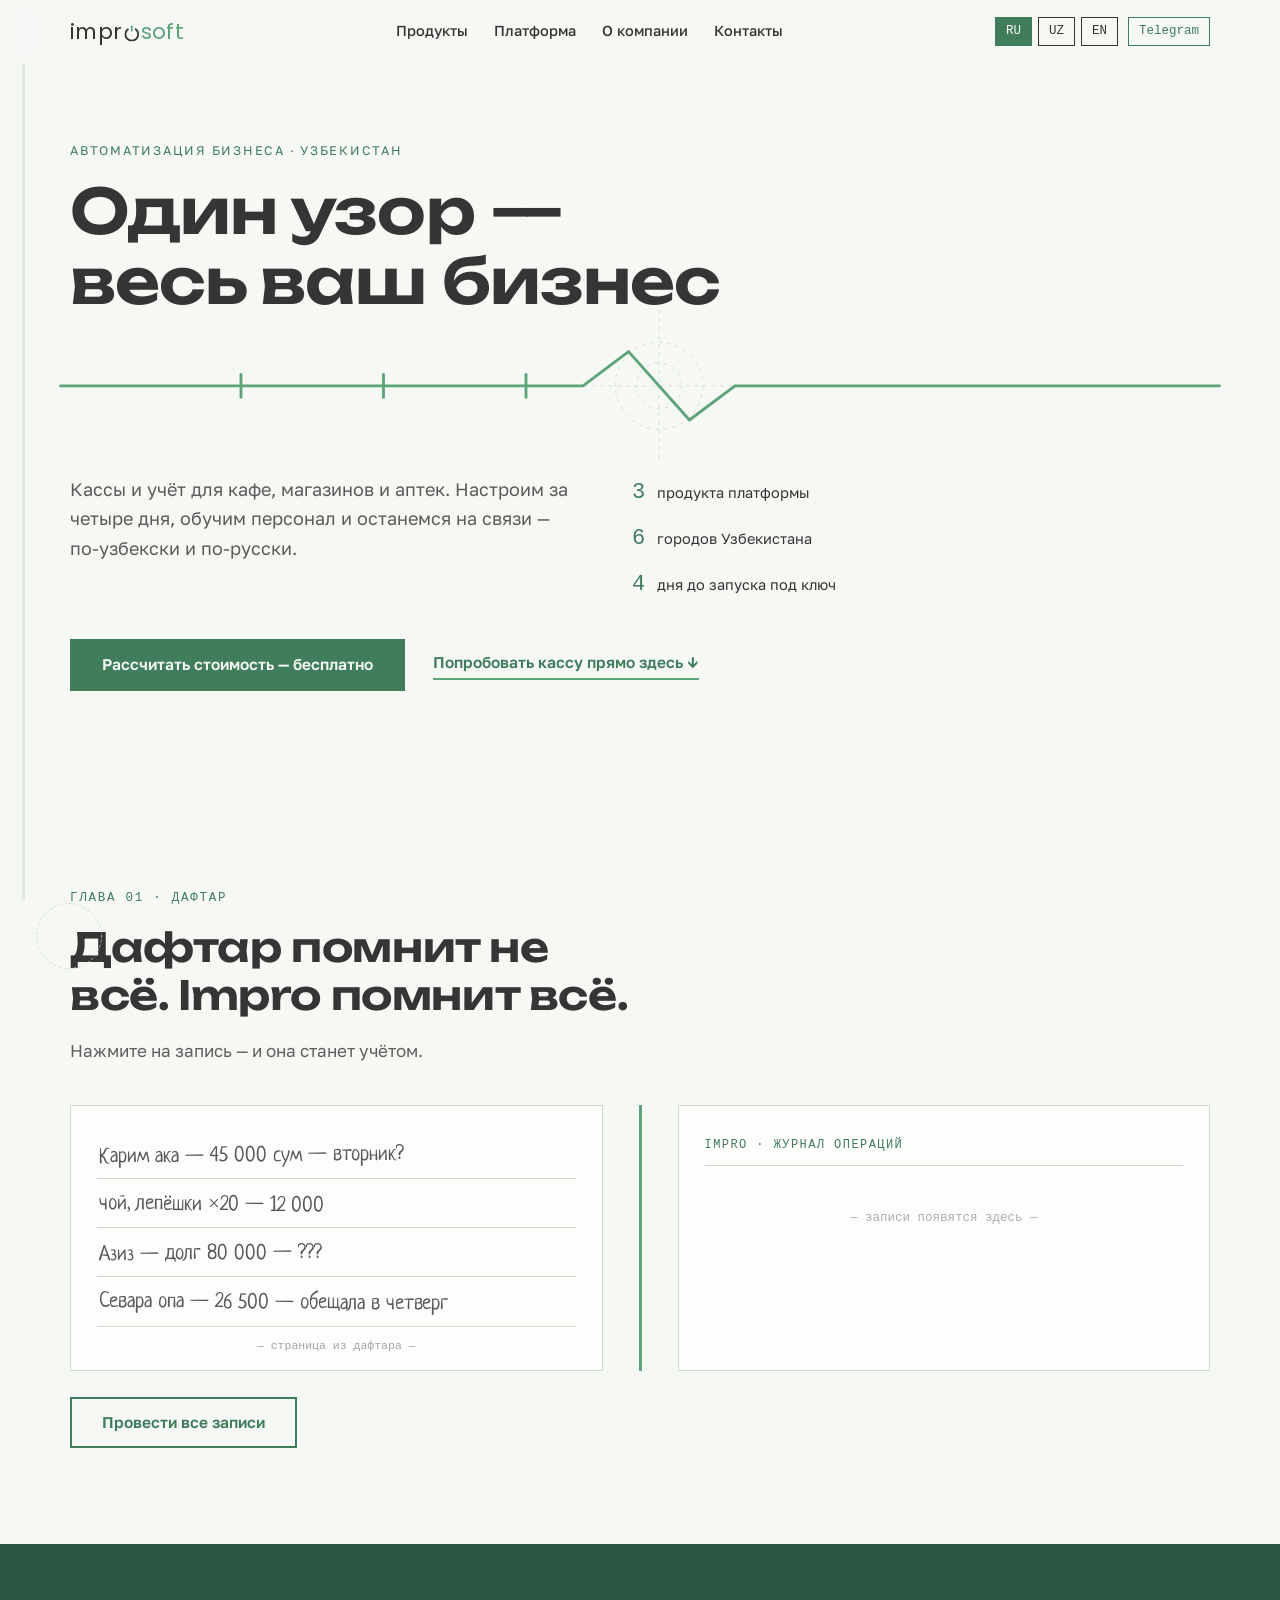
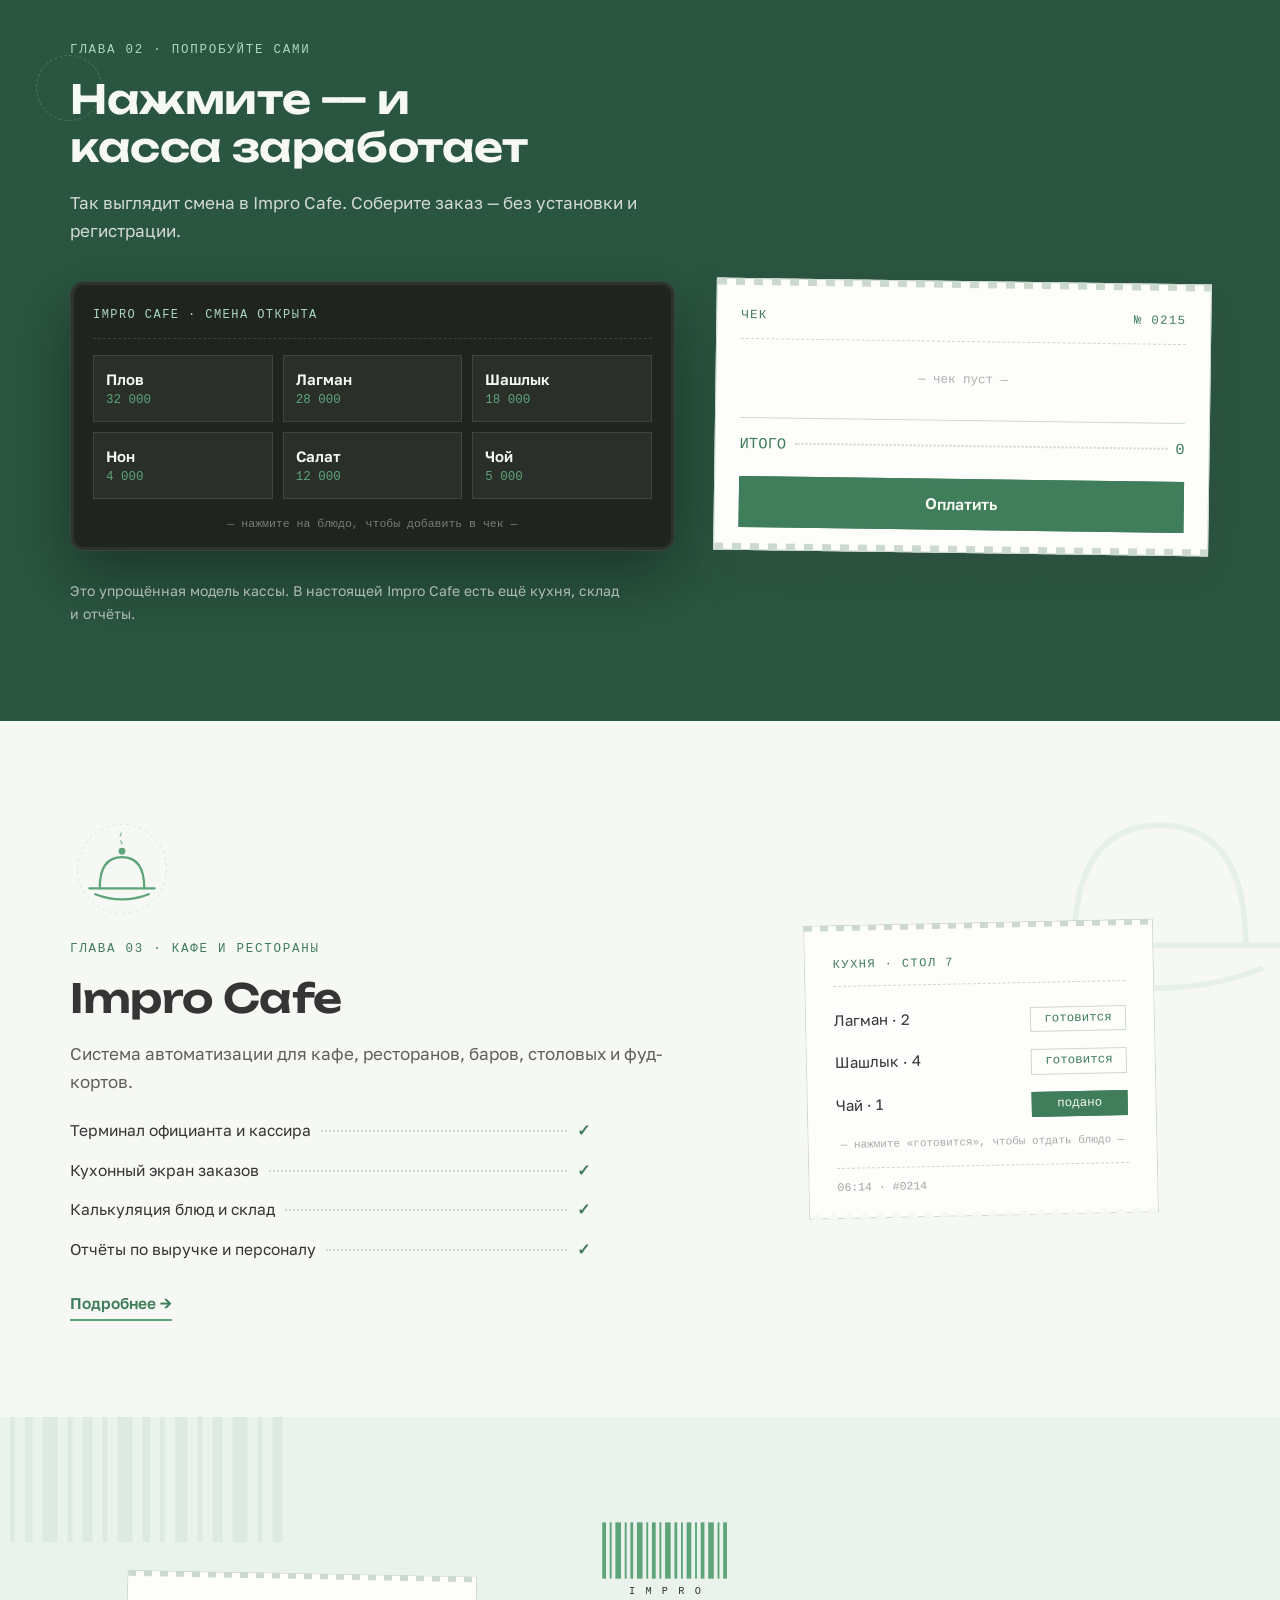
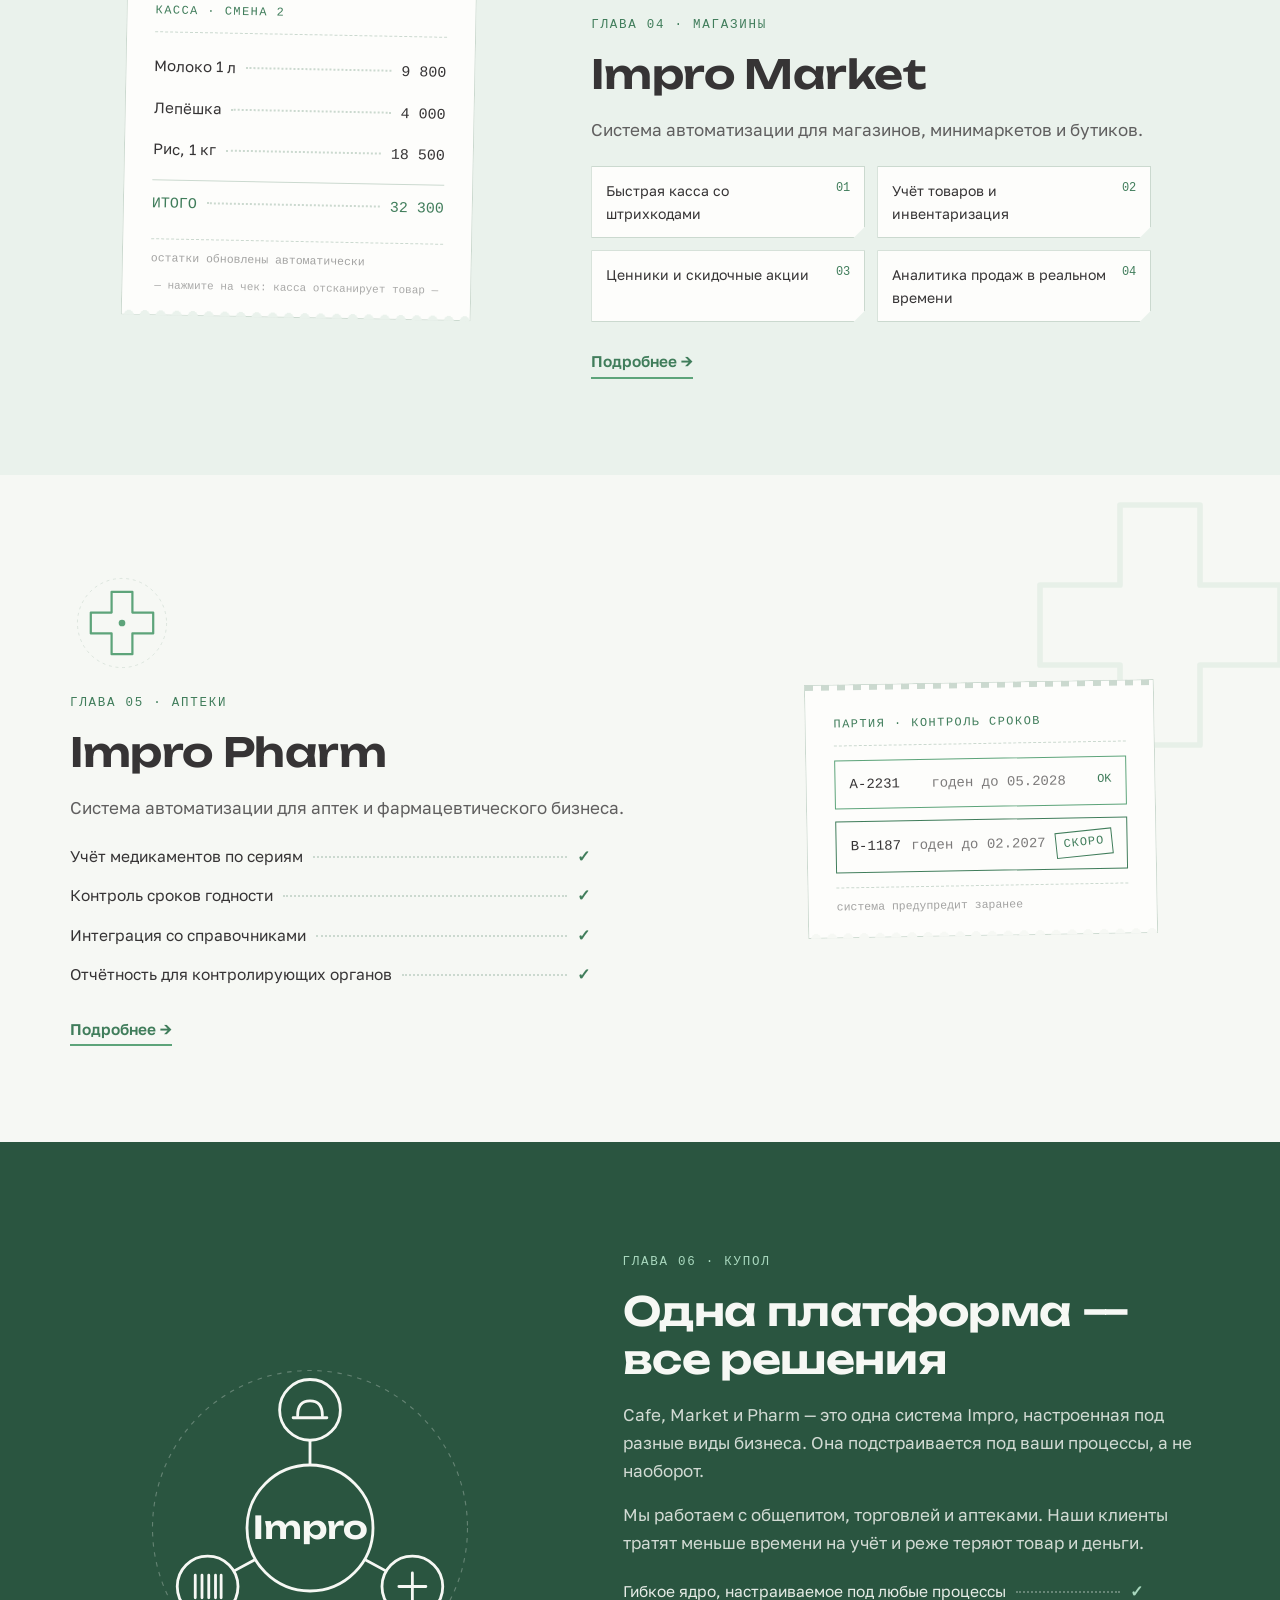
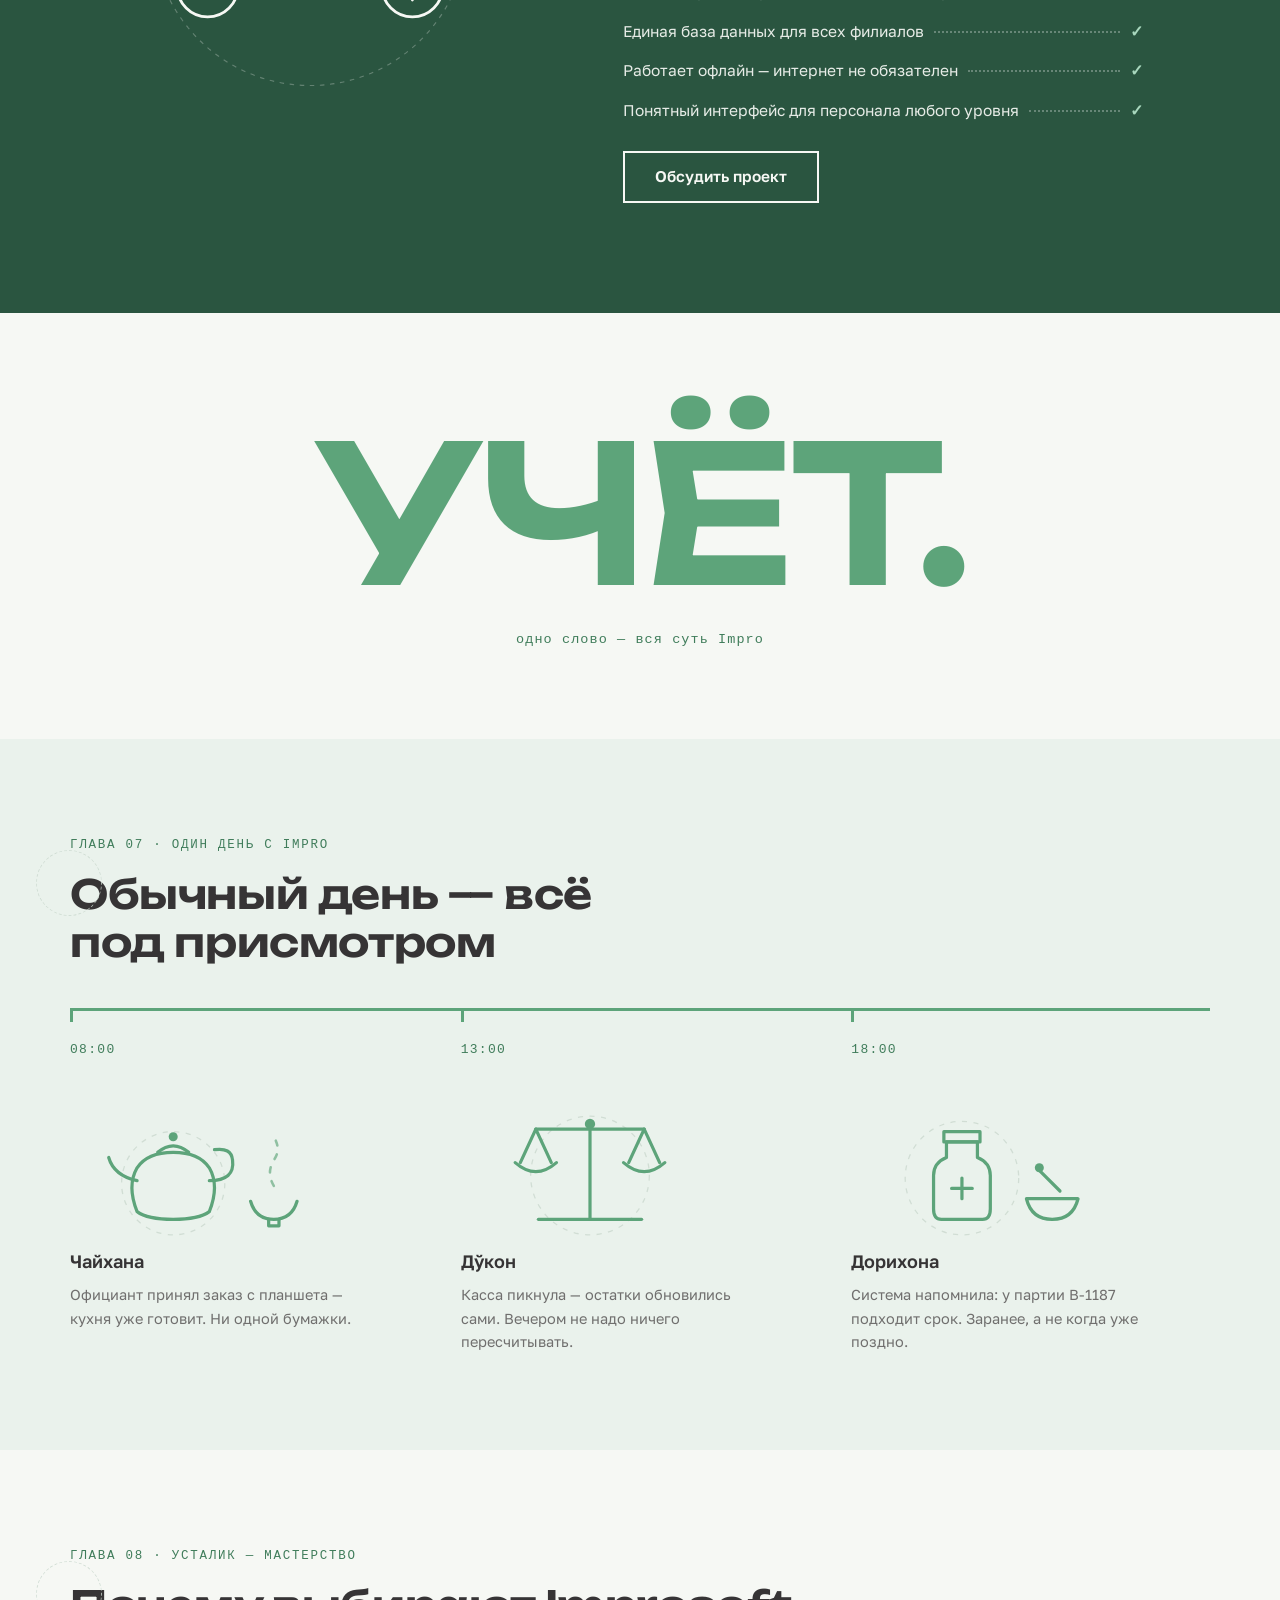
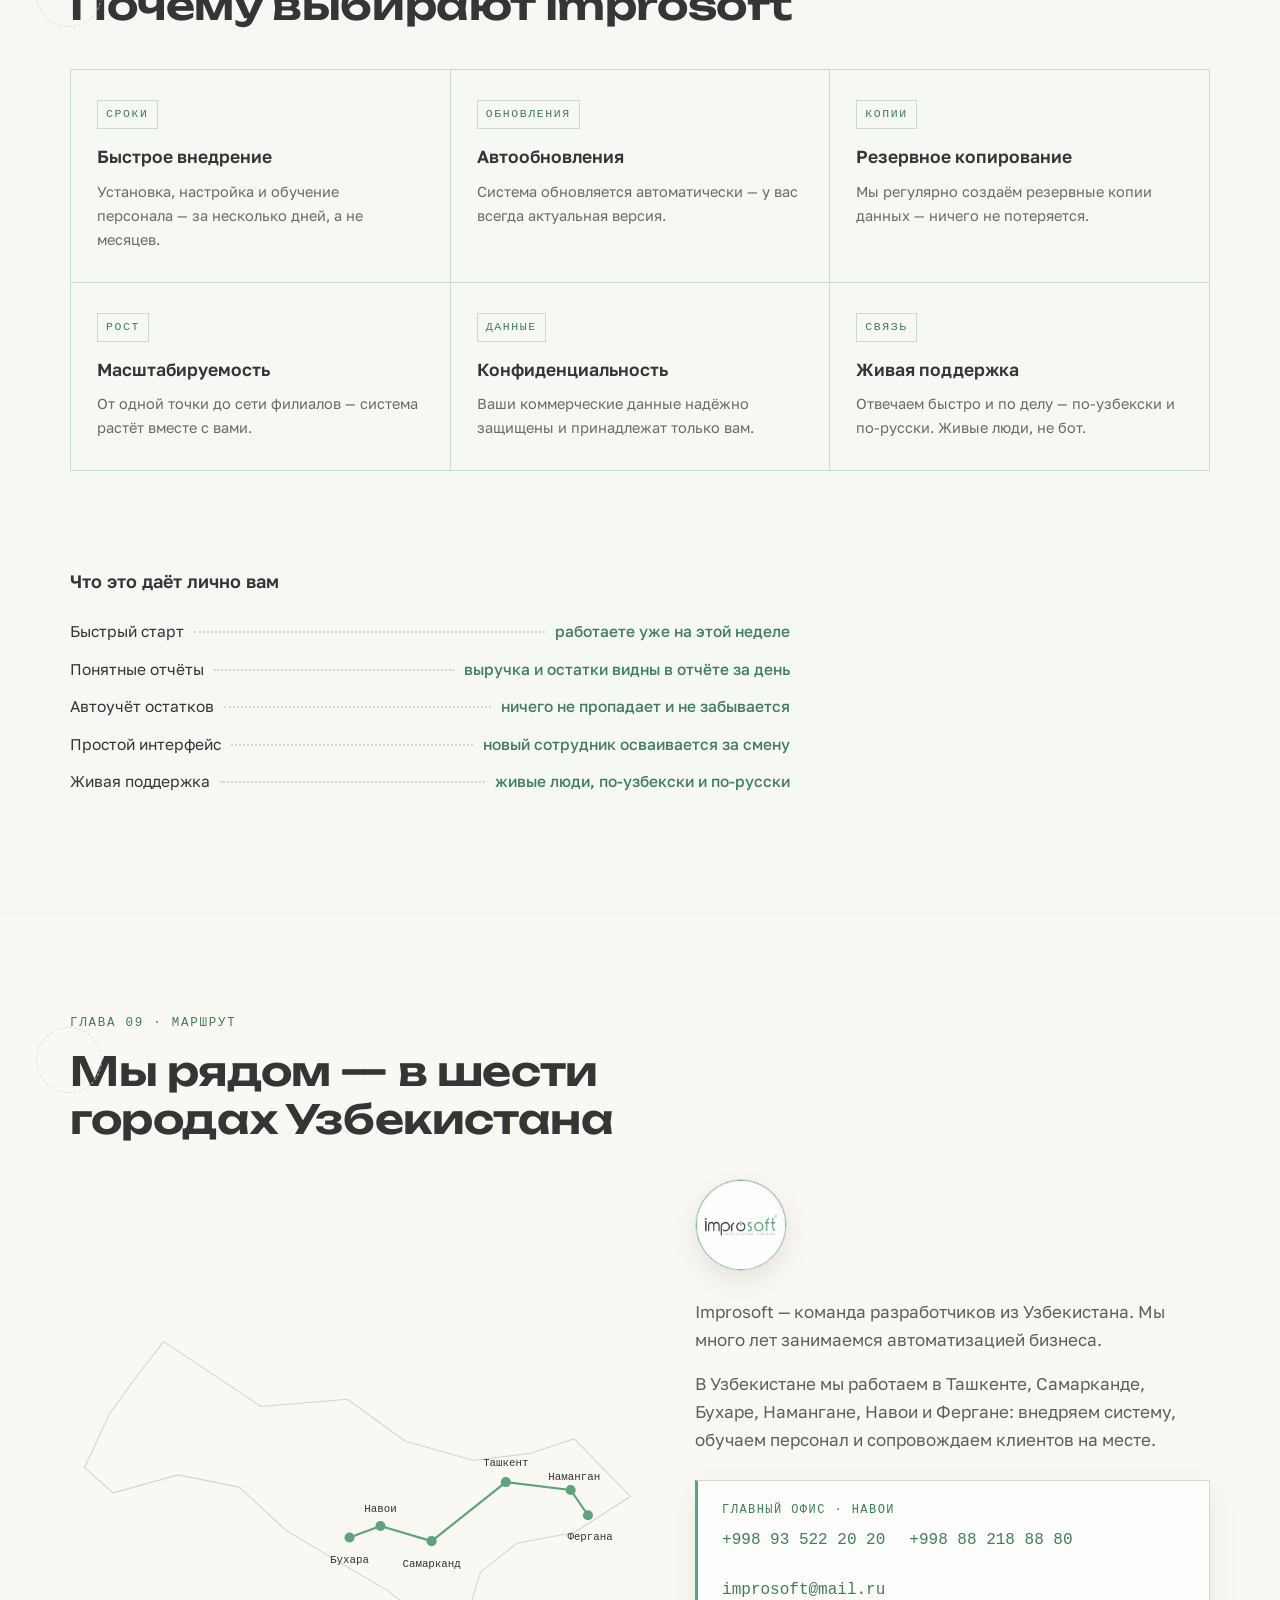
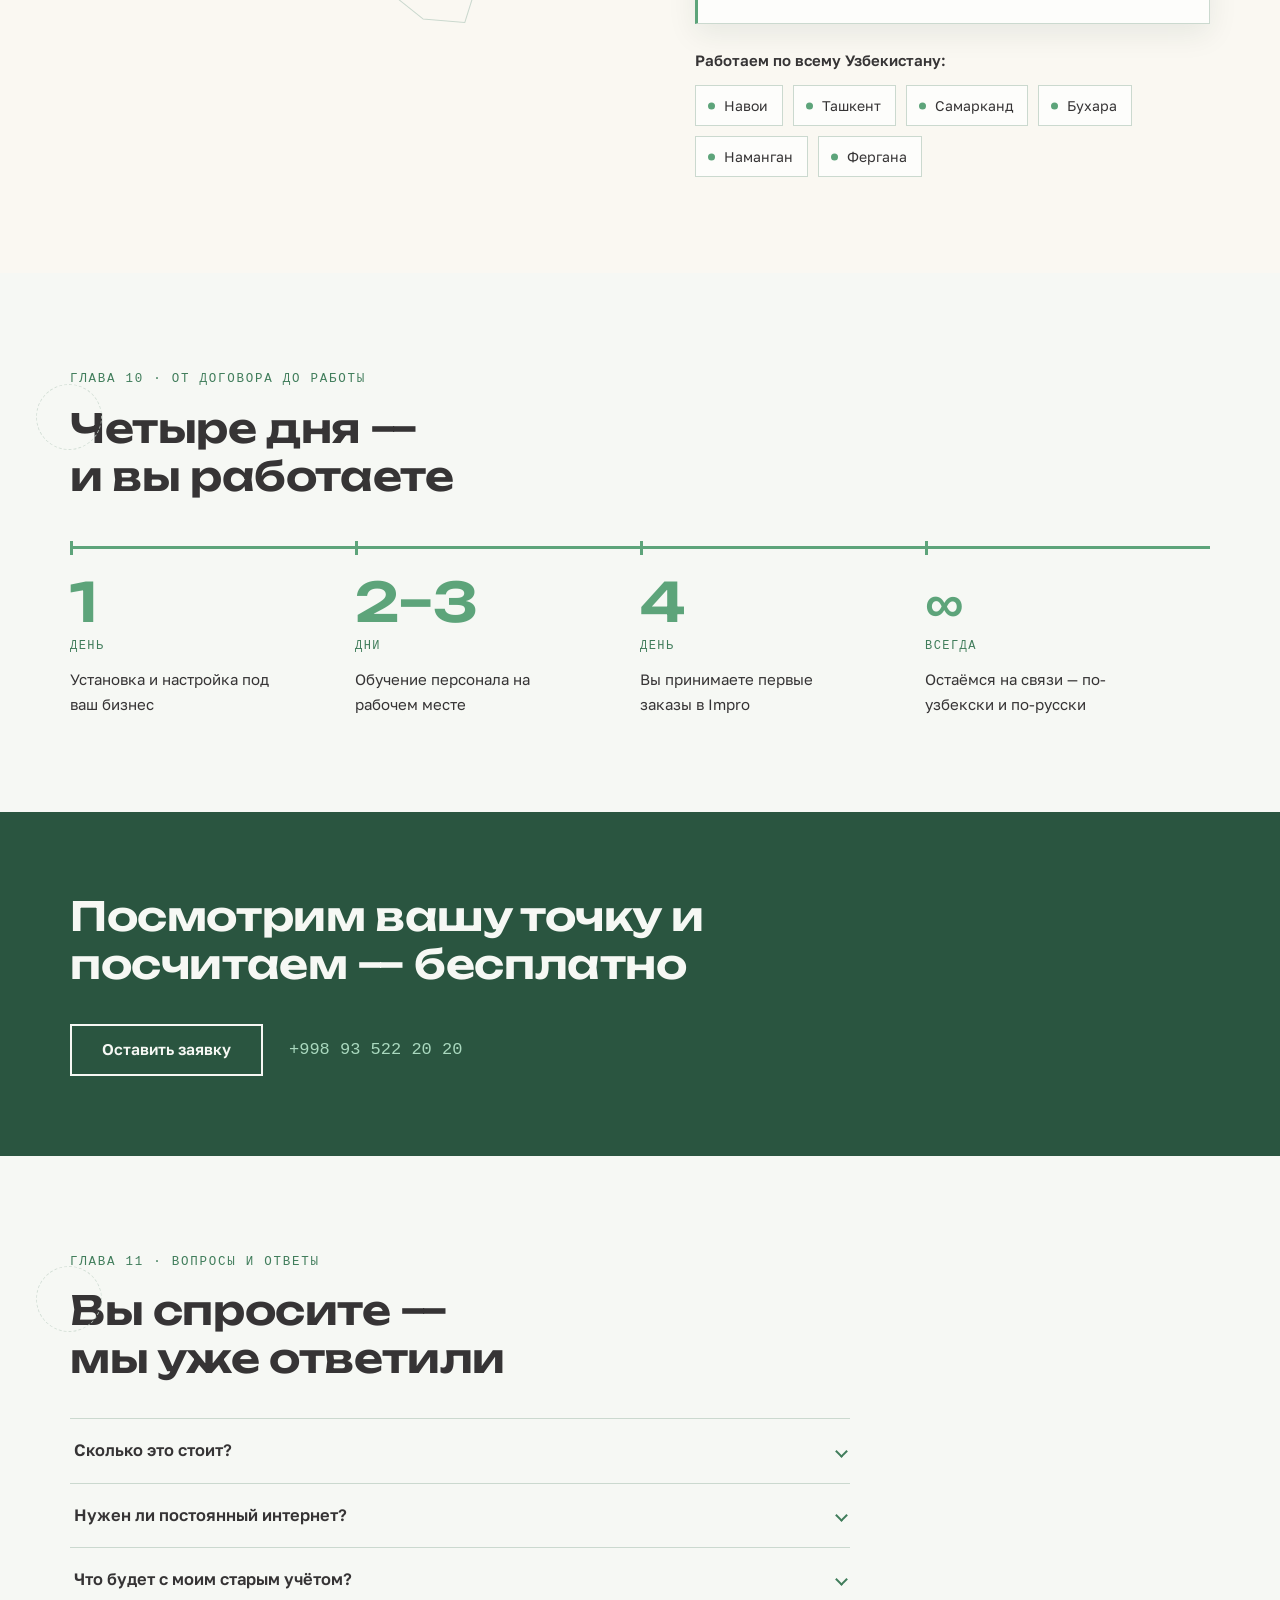
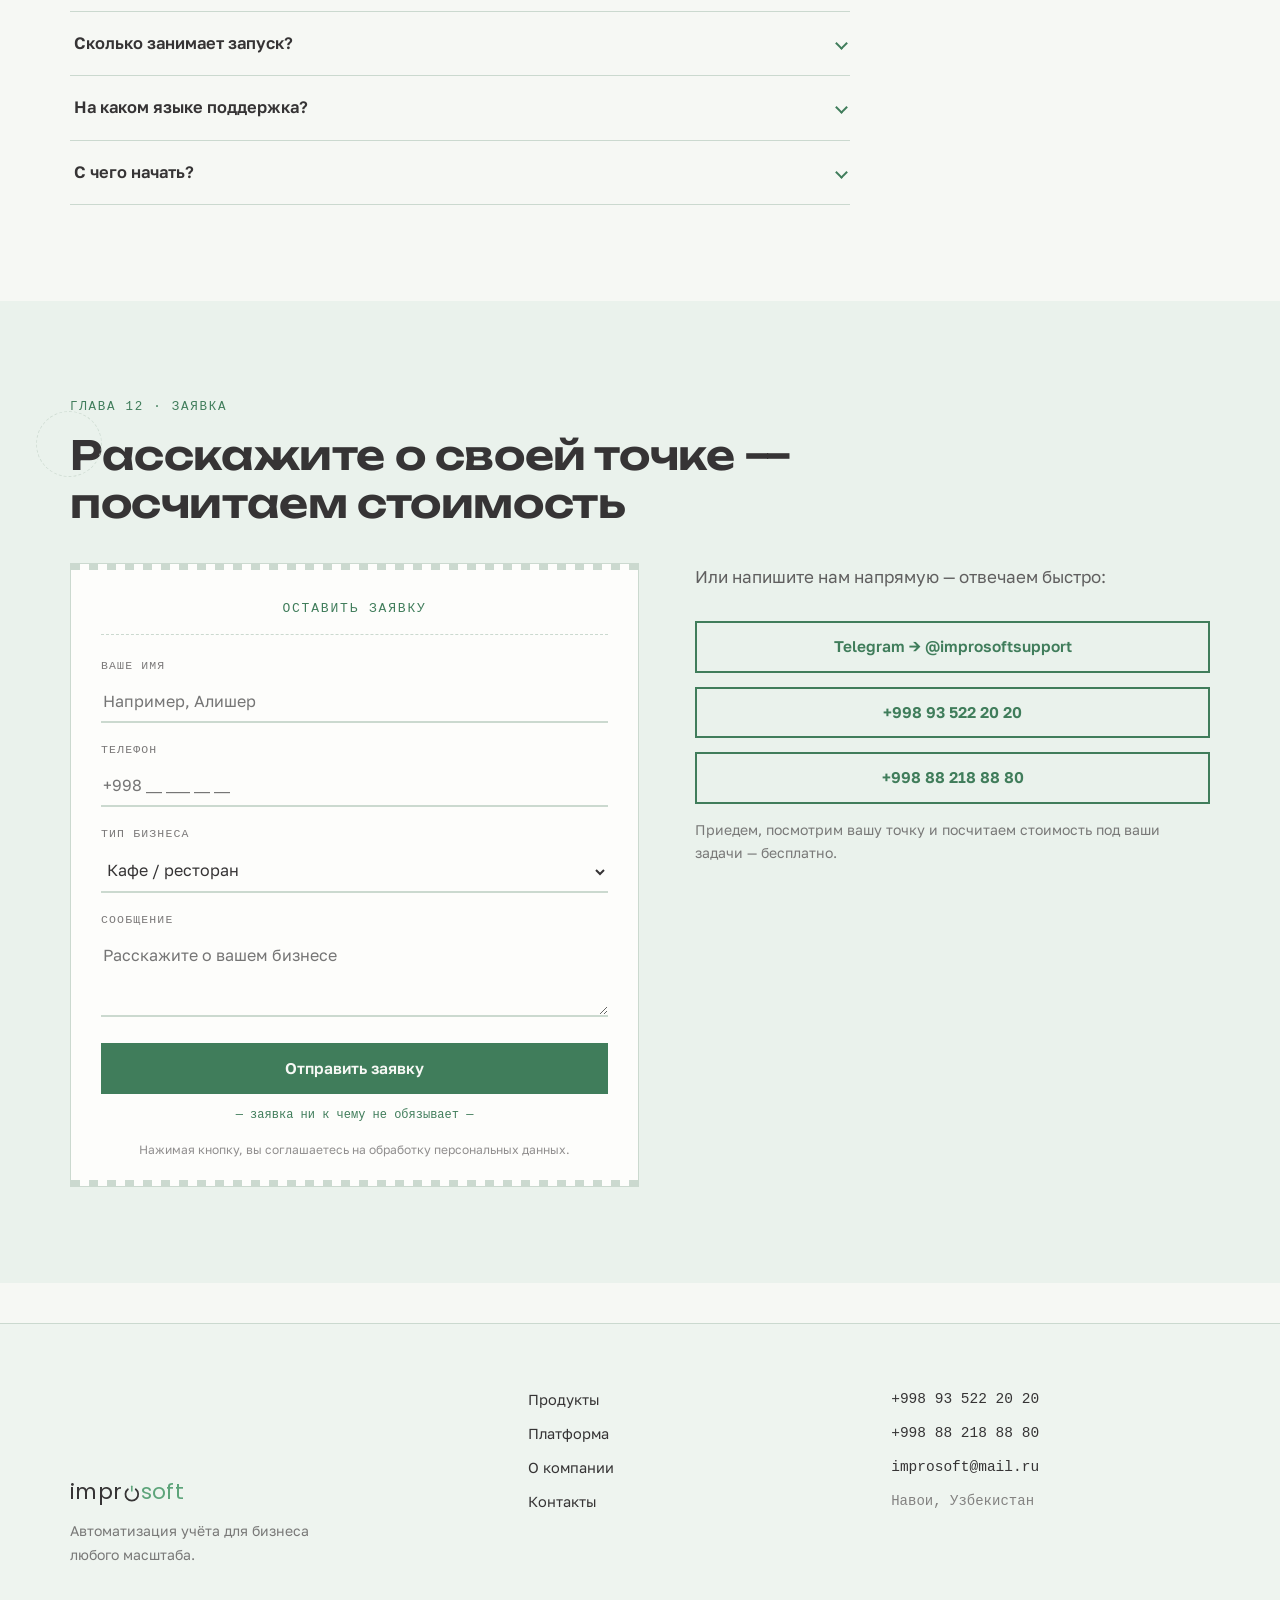
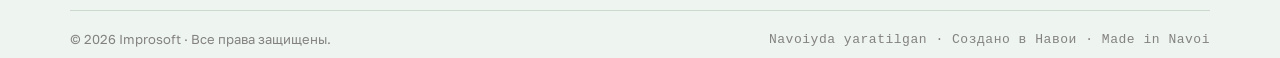
==== commit ec2d5f84: "v3.4: без обещаний демо, «Создано в Навои», полировка интерактива Тексты (RU/UZ/EN): убраны все форм" ====
--- a/index.html
+++ b/index.html
@@ -46,9 +46,9 @@
       </nav>
       <div class="topbar__actions">
         <div class="stamps" role="group" aria-label="Выбор языка" data-i18n-aria-label="a11y.langSwitcher">
-          <button class="stamp" data-lang="ru" type="button" aria-pressed="true">RU</button>
-          <button class="stamp" data-lang="uz" type="button" aria-pressed="false">UZ</button>
-          <button class="stamp" data-lang="en" type="button" aria-pressed="false">EN</button>
+          <button class="stamp" data-lang="ru" lang="ru" aria-label="RU · Русский" type="button" aria-pressed="true">RU</button>
+          <button class="stamp" data-lang="uz" lang="uz" aria-label="UZ · Oʻzbekcha" type="button" aria-pressed="false">UZ</button>
+          <button class="stamp" data-lang="en" lang="en" aria-label="EN · English" type="button" aria-pressed="false">EN</button>
         </div>
         <a class="stamp stamp--tg" href="https://t.me/improsoftsupport" target="_blank" rel="noopener">Telegram</a>
       </div>
@@ -93,7 +93,7 @@
         </div>
 
         <div class="hero__cta">
-          <a href="#zayavka" class="btn" data-i18n="hero2.cta1">Посмотреть демо — бесплатно</a>
+          <a href="#zayavka" class="btn" data-i18n="hero2.cta1">Рассчитать стоимость — бесплатно</a>
           <a href="#try" class="linklead" data-i18n="hero2.cta2">Попробовать кассу прямо здесь ↓</a>
         </div>
       </div>
@@ -121,6 +121,7 @@
               <span class="dentry__hand" data-i18n="daftar.e4">Севара опа — 26 500 — обещала в четверг</span>
             </button>
             <p class="daftar__papernote mono" data-i18n="daftar.paperNote">— страница из дафтара —</p>
+            <span class="pstamp mono" id="daftarStamp" data-i18n="daftar.stamp" hidden>ПРОВЕДЕНО</span>
           </div>
 
           <div class="daftar__threshold" aria-hidden="true"></div>
@@ -164,7 +165,7 @@
     </section>
 
     <!-- ===== 3. IMPRO CAFE — узел-розетка ===== -->
-    <!-- ===== 2a. ПОПРОБУЙТЕ САМИ: демо кассы ===== -->
+    <!-- ===== 2a. ПОПРОБУЙТЕ САМИ: мини-касса ===== -->
     <section class="section try try--dark ondark" id="try">
       <div class="frame">
         <p class="kicker mono" data-i18n="try.kicker">Глава 02 · Попробуйте сами</p>
@@ -183,20 +184,23 @@
             </div>
             <p class="pos__hint mono" data-i18n="try.hint">— нажмите на блюдо, чтобы добавить в чек —</p>
           </div>
-          <div class="posreceipt" aria-live="polite">
-            <p class="posreceipt__head mono"><span data-i18n="try.receiptHead">ЧЕК</span> <span>№ 0215</span></p>
+          <div class="posreceipt">
+            <p class="posreceipt__head mono"><span data-i18n="try.receiptHead">ЧЕК</span> <span>№ <span id="posNo">0215</span></span></p>
             <p class="posreceipt__empty mono" id="posEmpty" data-i18n="try.empty">— чек пуст —</p>
             <div class="posreceipt__rows" id="posRows"></div>
-            <div class="posreceipt__total">
+            <div class="posreceipt__total" aria-live="polite" aria-atomic="true">
               <span class="mono" data-i18n="try.total">ИТОГО</span>
               <span class="posreceipt__dots"></span>
               <span class="mono" id="posTotal">0</span>
             </div>
+            <button class="posreceipt__clear mono" id="posClear" type="button" hidden data-i18n="try.clear">— очистить чек —</button>
             <button class="btn btn--full" id="posPay" type="button" disabled data-i18n="try.pay">Оплатить</button>
-            <p class="posreceipt__done mono" id="posDone" hidden><span data-i18n="try.paid">Оплачено ✓ Выручка смены:</span> <b id="posRevenue">0</b> <span data-i18n="try.sum">сум</span></p>
-          </div>
-        </div>
-        <p class="try__note" data-i18n="try.note">Это упрощённое демо. Вживую покажем полную кассу — с кухней, складом и отчётами.</p>
+            <div role="status" class="posreceipt__status">
+              <p class="posreceipt__done mono" id="posDone" hidden><span data-i18n="try.paid">Оплачено ✓ Выручка смены:</span> <b id="posRevenue">0</b> <span data-i18n="try.sum">сум</span> <span class="posreceipt__cnt">· <span data-i18n="try.receipts">чеков</span>: <span id="posCount">0</span></span></p>
+            </div>
+          </div>
+        </div>
+        <p class="try__note" data-i18n="try.note">Это упрощённая модель кассы. В настоящей Impro Cafe есть ещё кухня, склад и отчёты.</p>
       </div>
     </section>
 
@@ -246,17 +250,18 @@
             <p class="ticket__head mono" data-i18n="cafe.ticketHead">КУХНЯ · СТОЛ 7</p>
             <div class="ticket__row">
               <span data-i18n="cafe.dish1">Лагман · 2</span>
-              <span class="ticket__state mono" data-state="cook">готовится</span>
+              <button type="button" class="ticket__state mono" data-state="cook">готовится</button>
             </div>
             <div class="ticket__row">
               <span data-i18n="cafe.dish2">Шашлык · 4</span>
-              <span class="ticket__state mono" data-state="cook">готовится</span>
+              <button type="button" class="ticket__state mono" data-state="cook">готовится</button>
             </div>
             <div class="ticket__row">
               <span data-i18n="cafe.dish3">Чай · 1</span>
-              <span class="ticket__state mono" data-state="done">подано</span>
-            </div>
-            <p class="ticket__foot mono">12:47 · #0214</p>
+              <button type="button" class="ticket__state mono" data-state="done">подано</button>
+            </div>
+            <p class="ticket__hint mono" data-i18n="cafe.tapHint">— нажмите «готовится», чтобы отдать блюдо —</p>
+            <p class="ticket__foot mono"><span id="ticketClock">12:47</span> · #<span id="ticketNo">0214</span></p>
           </div>
         </div>
       </div>
@@ -308,13 +313,15 @@
           <a href="#zayavka" class="linklead" data-product="market" data-i18n="chap.more">Подробнее →</a>
         </div>
         <div class="chapter__vignette">
-          <div class="shelf">
+          <div class="shelf" role="button" tabindex="0" aria-label="Отсканировать товар" data-i18n-aria-label="market.scanLabel">
             <p class="shelf__head mono" data-i18n="market.shelfHead">КАССА · СМЕНА 2</p>
-            <div class="shelf__row"><span data-i18n="market.i1">Молоко 1 л</span><span class="shelf__dots"></span><span class="mono">9 800</span></div>
-            <div class="shelf__row"><span data-i18n="market.i2">Лепёшка</span><span class="shelf__dots"></span><span class="mono">4 000</span></div>
-            <div class="shelf__row"><span data-i18n="market.i3">Рис, 1 кг</span><span class="shelf__dots"></span><span class="mono">18 500</span></div>
+            <div class="shelf__row" data-stock="24"><span data-i18n="market.i1">Молоко 1 л</span><span class="shelf__dots"></span><span class="mono">9 800</span></div>
+            <div class="shelf__row" data-stock="60"><span data-i18n="market.i2">Лепёшка</span><span class="shelf__dots"></span><span class="mono">4 000</span></div>
+            <div class="shelf__row" data-stock="12"><span data-i18n="market.i3">Рис, 1 кг</span><span class="shelf__dots"></span><span class="mono">18 500</span></div>
             <div class="shelf__row shelf__row--total"><span class="mono" data-i18n="market.total">ИТОГО</span><span class="shelf__dots"></span><span class="mono">32 300</span></div>
             <p class="ticket__foot mono" data-i18n="market.stockNote">остатки обновлены автоматически</p>
+            <p class="shelf__stock mono" id="shelfStock" hidden></p>
+            <p class="shelf__hint mono" data-i18n="market.tapHint">— нажмите на чек: касса отсканирует товар —</p>
           </div>
         </div>
       </div>
@@ -350,12 +357,12 @@
             <p class="batch__head mono" data-i18n="pharm.batchHead">ПАРТИЯ · КОНТРОЛЬ СРОКОВ</p>
             <div class="batch__cell">
               <span class="mono">A-2231</span>
-              <span class="mono batch__date" data-i18n="pharm.expiry">годен до 03.2027</span>
+              <span class="mono batch__date" data-months="17">годен до 03.2028</span>
               <span class="batch__ok mono">OK</span>
             </div>
             <div class="batch__cell batch__cell--warn">
               <span class="mono">B-1187</span>
-              <span class="mono batch__date" data-i18n="pharm.expiry2">годен до 09.2026</span>
+              <span class="mono batch__date" data-months="2">годен до 12.2026</span>
               <span class="batch__ok mono" data-i18n="pharm.warn">СКОРО</span>
             </div>
             <p class="ticket__foot mono" data-i18n="pharm.note">система предупредит заранее</p>
@@ -640,8 +647,8 @@
             <p data-i18n="faq.a5">На узбекском и русском. Отвечают живые специалисты, не бот.</p>
           </details>
           <details class="faq__item">
-            <summary><span data-i18n="faq.q6">Можно посмотреть систему до покупки?</span><i class="faq__chevron" aria-hidden="true"></i></summary>
-            <p data-i18n="faq.a6">Конечно. Покажем у вас или в нашем офисе — бесплатно и без обязательств. Просто оставьте заявку ниже.</p>
+            <summary><span data-i18n="faq.q6">С чего начать?</span><i class="faq__chevron" aria-hidden="true"></i></summary>
+            <p data-i18n="faq.a6">Оставьте заявку или напишите в Telegram. Уточним задачи, посчитаем стоимость и назначим день установки.</p>
           </details>
         </div>
       </div>
@@ -650,17 +657,19 @@
     <section class="section section--tint zayavka" id="zayavka">
       <div class="frame">
         <p class="kicker mono" data-i18n="zayavka.kicker">Глава 12 · Заявка</p>
-        <h2 class="h2 underdrawn" data-i18n="zayavka.title">Покажем систему на вашем примере</h2>
+        <h2 class="h2 underdrawn" data-i18n="zayavka.title">Расскажите о своей точке — посчитаем стоимость</h2>
         <div class="zayavka__grid">
           <form class="receipt" id="leadForm" method="post" action="send.php">
             <p class="receipt__head mono" data-i18n="form.title">Оставить заявку</p>
             <div class="rfield">
               <label class="mono" for="fName" data-i18n="form.name">Ваше имя</label>
               <input type="text" id="fName" name="name" required data-i18n-placeholder="form.namePlaceholder" placeholder="Например, Алишер" autocomplete="name">
+              <small class="rfield__err mono" id="fNameErr" hidden data-i18n="form.required">Заполните это поле</small>
             </div>
             <div class="rfield">
               <label class="mono" for="fPhone" data-i18n="form.phone">Телефон</label>
               <input type="tel" id="fPhone" name="phone" required placeholder="+998 __ ___ __ __" autocomplete="tel">
+              <small class="rfield__err mono" id="fPhoneErr" hidden data-i18n="form.required">Заполните это поле</small>
             </div>
             <div class="rfield">
               <label class="mono" for="fBiz" data-i18n="form.business">Тип бизнеса</label>
@@ -695,10 +704,10 @@
           </form>
           <div class="zayavka__side">
             <p class="lead" data-i18n="zayavka.side">Или напишите нам напрямую — отвечаем быстро:</p>
-            <a class="btn btn--ghost btn--full" href="https://t.me/improsoftsupport" target="_blank" rel="noopener">Telegram → @improsoft</a>
+            <a class="btn btn--ghost btn--full" href="https://t.me/improsoftsupport" target="_blank" rel="noopener">Telegram → @improsoftsupport</a>
             <a class="btn btn--ghost btn--full mono" href="tel:+998935222020">+998 93 522 20 20</a>
             <a class="btn btn--ghost btn--full mono" href="tel:+998882188880">+998 88 218 88 80</a>
-            <p class="zayavka__note" data-i18n="zayavka.note">Приедем, покажем систему в работе и посчитаем стоимость под ваши задачи — бесплатно.</p>
+            <p class="zayavka__note" data-i18n="zayavka.note">Приедем, посмотрим вашу точку и посчитаем стоимость под ваши задачи — бесплатно.</p>
           </div>
         </div>
       </div>
@@ -731,11 +740,11 @@
     </div>
     <div class="frame tamom__bottom">
       <p>© <span id="year">2026</span> Improsoft · <span data-i18n="footer.rights">Все права защищены.</span></p>
-      <p class="mono tamom__colophon">Chizilgan Toshkentda · Нарисовано в Ташкенте · Drawn in Tashkent</p>
+      <p class="mono tamom__colophon">Navoiyda yaratilgan · Создано в Навои · Made in Navoi</p>
     </div>
   </footer>
 
-  <!-- Плавающий итог демо-кассы (мобильные): результат тапа всегда на экране -->
+  <!-- Плавающий итог мини-кассы (мобильные): результат тапа всегда на экране -->
   <button class="posbar" id="posBar" type="button">
     <span><span data-i18n="try.total">ИТОГО</span>: <b id="posBarSum">0</b> <span data-i18n="try.sum">сум</span></span>
     <span class="posbar__go" data-i18n="try.toReceipt">К чеку ↓</span>
--- a/css/styles.css
+++ b/css/styles.css
@@ -1,5 +1,5 @@
 /* ============================================================
-   Improsoft v2 — «BIR CHIZIQ» (Одна линия)
+   Improsoft v3.4 — «BIR CHIZIQ» (Одна линия)
    Гирих как инженерия: одна линия по правилу порождает узор —
    одна платформа порождает все продукты.
    Палитра: штукатурка-белый + зелёные чернила.
@@ -167,6 +167,7 @@
 /* Штампы-языки */
 .stamps { display: flex; gap: 6px; }
 .stamp {
+  position: relative;
   font-family: var(--font-mono);
   font-size: 12.5px;
   line-height: 1;
@@ -189,6 +190,14 @@
   color: var(--green-deep);
 }
 .stamp--tg:hover { background: var(--green-deep); color: var(--plaster); }
+/* невидимая зона нажатия ~48px и «шлепок» печати при выборе языка */
+.stamp::after { content: ""; position: absolute; top: -9px; right: -5px; bottom: -9px; left: -5px; }
+.stamp:active { transform: scale(.94); }
+.stamp.is-stamped { animation: stampin .3s cubic-bezier(.2, 1.5, .4, 1); }
+@keyframes stampin {
+  from { transform: scale(1.25) rotate(-5deg); }
+  to   { transform: none; }
+}
 
 /* ============ Типографика ============ */
 .kicker {
@@ -249,6 +258,12 @@
 }
 .btn:hover { background: var(--deep); border-color: var(--deep); }
 .btn:active { transform: translateY(1px); }
+/* тач-гигиена: без задержки двойного тапа, серой вспышки и выделения текста при долгом нажатии */
+.btn, .dentry, .pos__item, .stamp, .posbar, .faq__item summary, .prow__minus, .posreceipt__clear, .ticket__state, .shelf {
+  touch-action: manipulation;
+  -webkit-tap-highlight-color: transparent;
+}
+.dentry, .pos__item, .posbar, .ticket__state { -webkit-user-select: none; user-select: none; -webkit-touch-callout: none; }
 .btn--ghost {
   background: transparent;
   color: var(--green-deep);
@@ -395,7 +410,9 @@
   background: var(--green);
   transition: width .35s ease;
 }
-.dentry:hover .dentry__hand { color: var(--green-deep); }
+@media (hover: hover) { .dentry:hover .dentry__hand { color: var(--green-deep); } }
+.dentry:active .dentry__hand { color: var(--green-deep); }
+.dentry.is-done { cursor: default; }
 .dentry.is-done .dentry__hand { opacity: .38; }
 .dentry.is-done .dentry__hand::after { width: 100%; }
 .daftar__papernote {
@@ -464,6 +481,20 @@
 }
 .lrow--inline.lrow--total { border-top: 1px solid var(--reed); }
 .daftar__all { margin-top: 26px; }
+/* штамп «ПРОВЕДЕНО» — финал главы в языке печатей (пружинка sealin — та же, что у печати ПРИНЯТО) */
+.pstamp {
+  display: table;
+  margin: 10px 4px 6px auto;
+  font-size: 12.5px;
+  letter-spacing: .14em;
+  color: var(--green-deep);
+  border: 2px solid var(--green-deep);
+  outline: 1px dashed var(--green-deep);
+  outline-offset: 3px;
+  padding: 5px 10px;
+  transform: rotate(-8deg);
+  animation: sealin .35s cubic-bezier(.2, 1.6, .4, 1);
+}
 
 /* ============ Главы продуктов ============ */
 .chapter__grid {
@@ -579,10 +610,34 @@
   border: 1px solid var(--reed);
   min-width: 96px;
   text-align: center;
-}
+  /* теперь это кнопка: сбрасываем вид UA, повар «отдаёт» блюдо тапом */
+  background: var(--paper);
+  cursor: pointer;
+  border-radius: 0;
+  -webkit-appearance: none;
+  appearance: none;
+  line-height: 1.4;
+  transition: border-color .15s ease, background .15s ease, color .15s ease;
+}
+@media (hover: hover) { .ticket__state[data-state="cook"]:hover { border-color: var(--green-deep); } }
+.ticket__state[data-state="done"] { cursor: default; }
+.ticket__state:active { transform: translateY(1px); }
 .ticket__state[data-state="cook"] { color: var(--green-deep); }
 .ticket__state[data-state="done"] { color: var(--plaster); background: var(--green-deep); border-color: var(--green-deep); }
 .ticket__foot { font-size: 11.5px; color: color-mix(in srgb, var(--ink) 45%, var(--paper)); border-top: 1px dashed var(--reed); margin-top: 14px; padding-top: 10px; }
+.ticket__hint, .shelf__hint { font-size: 11px; color: color-mix(in srgb, var(--ink) 42%, var(--paper)); text-align: center; padding-top: 8px; }
+.ticket.is-touched .ticket__hint { visibility: hidden; }
+/* новый тикет: строки допечатываются сверху вниз */
+.ticket.is-new .ticket__row { animation: printrow .4s ease both; }
+.ticket.is-new .ticket__row:nth-of-type(2) { animation-delay: .12s; }
+.ticket.is-new .ticket__row:nth-of-type(3) { animation-delay: .24s; }
+/* чек магазина: нажимаемый — «скан» товара и строка остатка */
+.shelf { cursor: pointer; }
+.shelf:focus-visible { outline-offset: 6px; }
+.shelf__row.is-scanned span:first-child { color: var(--green-deep); font-weight: 600; }
+.shelf__stock { font-size: 12.5px; color: var(--green-deep); padding-top: 6px; }
+.shelf__stock.is-new { animation: printrow .45s ease; }
+.shelf.is-used .shelf__hint { display: none; }
 
 .batch__cell {
   display: flex;
@@ -597,7 +652,7 @@
 .batch__cell .mono:first-child, .batch__ok { white-space: nowrap; }
 .batch__cell--warn { border-color: var(--green-deep); }
 .batch__ok { color: var(--green-deep); font-size: 12px; }
-.batch__cell--warn .batch__ok { color: var(--green-deep); }
+.batch__cell--warn .batch__ok { color: var(--green-deep); border: 1.5px solid var(--green-deep); padding: 2px 7px; letter-spacing: .08em; transform: rotate(-5deg); }
 .batch__date { color: color-mix(in srgb, var(--ink) 65%, var(--paper)); }
 
 /* ============ 6. Купол ============ */
@@ -861,6 +916,7 @@
   border-bottom-color: var(--green-deep);
 }
 .rfield input.is-invalid { border-bottom-color: #c0392b; }
+.rfield__err { display: block; font-size: 11.5px; color: #a3392e; margin-top: 6px; }
 .receipt__note {
   font-size: 12px;
   color: color-mix(in srgb, var(--ink) 55%, var(--paper));
@@ -955,7 +1011,7 @@
 .stickybar__btn--tg { background: var(--green-deep); color: var(--plaster); }
 .stickybar.is-hidden { display: none !important; }
 
-/* ============ Демо-касса ============ */
+/* ============ Мини-касса ============ */
 .try__grid {
   display: grid;
   grid-template-columns: 1.1fr 0.9fr;
@@ -997,7 +1053,7 @@
   cursor: pointer;
   transition: border-color .15s ease, background .15s ease, transform .08s ease;
 }
-.pos__item:hover { border-color: var(--green); }
+@media (hover: hover) { .pos__item:hover { border-color: var(--green); } }
 .pos__item:active { transform: translateY(1px); background: #fff; }
 .pos__item b { font-weight: 400; font-size: 12.5px; color: var(--green-deep); }
 .pos__hint {
@@ -1015,13 +1071,15 @@
   box-shadow: 0 18px 44px rgba(54, 52, 53, .12);
   transform: rotate(.8deg);
 }
-.posreceipt::before {
+.posreceipt::before, .posreceipt::after {
   content: "";
   position: absolute;
-  left: 0; right: 0; top: -1px;
+  left: 0; right: 0;
   height: 7px;
   background: repeating-linear-gradient(90deg, var(--reed) 0 9px, transparent 9px 18px);
 }
+.posreceipt::before { top: -1px; }
+.posreceipt::after { bottom: -1px; } /* нижняя перфорация — «отрыву» есть от чего отрываться */
 .posreceipt__head {
   display: flex;
   justify-content: space-between;
@@ -1052,6 +1110,39 @@
   transform: translateY(-4px);
   min-width: 16px;
 }
+/* сторно: «−» в строке чека (26px + невидимая зона до ~44px) */
+.prow__minus {
+  flex: none;
+  align-self: center;
+  position: relative;
+  width: 26px; height: 26px;
+  margin-left: 2px;
+  border: 1px solid var(--reed);
+  background: transparent;
+  color: var(--green-deep);
+  font-size: 15px;
+  line-height: 1;
+  cursor: pointer;
+  border-radius: 0;
+  -webkit-appearance: none;
+  appearance: none;
+}
+.prow__minus::after { content: ""; position: absolute; top: -9px; right: -6px; bottom: -9px; left: -6px; }
+@media (hover: hover) { .prow__minus:hover { border-color: var(--green-deep); } }
+.posreceipt__clear {
+  display: block;
+  margin: -8px auto 12px;
+  padding: 8px 10px;
+  background: none;
+  border: none;
+  font-size: 11.5px;
+  color: var(--green-deep);
+  opacity: .75;
+  cursor: pointer;
+}
+.posreceipt__clear:hover { opacity: 1; }
+#posNo.is-new { animation: printrow .4s ease; }
+.posreceipt__cnt { white-space: nowrap; }
 .posreceipt__total {
   display: flex;
   align-items: baseline;
@@ -1077,7 +1168,7 @@
   max-width: 62ch;
 }
 
-/* --- демо в тёмной секции: настоящий терминал --- */
+/* --- мини-касса в тёмной секции: настоящий терминал --- */
 .try--dark { background: var(--deep); }
 .try--dark .underdrawn::before { border-color: color-mix(in srgb, var(--plaster) 25%, transparent); }
 .try--dark .try__note { color: color-mix(in srgb, var(--plaster) 65%, transparent); }
@@ -1097,10 +1188,12 @@
   border-color: #3c473f;
   color: var(--plaster);
 }
-.pos--screen .pos__item:hover {
-  border-color: var(--green);
-  background: #2e342e;
-  box-shadow: 0 6px 18px rgba(0, 0, 0, .3);
+@media (hover: hover) {
+  .pos--screen .pos__item:hover {
+    border-color: var(--green);
+    background: #2e342e;
+    box-shadow: 0 6px 18px rgba(0, 0, 0, .3);
+  }
 }
 .pos--screen .pos__item:active { background: #232823; }
 .pos--screen .pos__item b { color: var(--green); }
@@ -1130,8 +1223,9 @@
   to { transform: scale(1); }
 }
 
-/* плавающий итог демо-кассы (мобильные/планшеты): результат тапа всегда виден */
+/* плавающий итог мини-кассы (мобильные/планшеты): результат тапа всегда виден */
 .posbar {
+  min-height: 44px;
   position: fixed;
   left: 12px; right: 12px;
   bottom: 12px;
@@ -1427,18 +1521,24 @@
   /* --- мобильная полировка --- */
   .hero__title { text-wrap: wrap; } /* без balance: не оставляет одинокое первое слово */
   .dentry__hand { font-size: 19px; line-height: 1.4; }
+  /* записи переносятся на две строки — рисованная линия (::after) попадает между строк; на телефоне зачёркиваем обычным подчёркиванием */
+  .dentry__hand::after { display: none; }
+  .dentry.is-done .dentry__hand { text-decoration: line-through; text-decoration-color: var(--green); text-decoration-thickness: 2px; }
   .daftar__all { width: 100%; }
   .pos--screen { padding: 18px 14px 12px; }
   .pos__items { gap: 8px; }
   .pos__item { min-height: 60px; padding: 12px; }
   .pos__item b { font-size: 13px; }
+  .prow__minus { width: 30px; height: 30px; }
+  .ticket__state { padding: 7px 10px; min-height: 32px; }
   .posreceipt__total { font-size: 17px; }
   /* наклоны бумаги на узком экране мешают — выпрямляем */
   .ticket, .shelf, .batch, .posreceipt { transform: none; }
   .bigword { padding: 64px 0 56px; }
   .daycard__art { max-width: 210px; }
 
-  .stamp { padding: 6px 8px; font-size: 11.5px; }
+  .stamp { padding: 8px 10px; font-size: 11.5px; }
+  .stamps { gap: 10px; }
   .stamp--tg { display: none; } /* на мобильных Telegram живёт в липкой панели */
 
   .underdrawn::before { left: -18px; width: 44px; height: 44px; }
@@ -1462,6 +1562,10 @@
   .faq__chevron { transition: none; }
   .pos__count, .posbar { animation: none; }
   .posreceipt.is-paid { animation: none; }
+  .pstamp, .stamp.is-stamped, #posNo.is-new, .shelf__stock.is-new, .ticket.is-new .ticket__row { animation: none; }
+  .stamp:active { transform: none; }
+  .ticket__state { transition: none; }
+  .dentry__hand::after { transition: none; }
 }
 
 /* без JS вся графика дорисована и видима
@@ -1473,3 +1577,4 @@
 :root:not(.js) .underdraw line { opacity: .8; }
 :root:not(.js) .hero__ticks line,
 :root:not(.js) .city { opacity: 1; }
+:root:not(.js) .ticket__hint, :root:not(.js) .shelf__hint { display: none; }
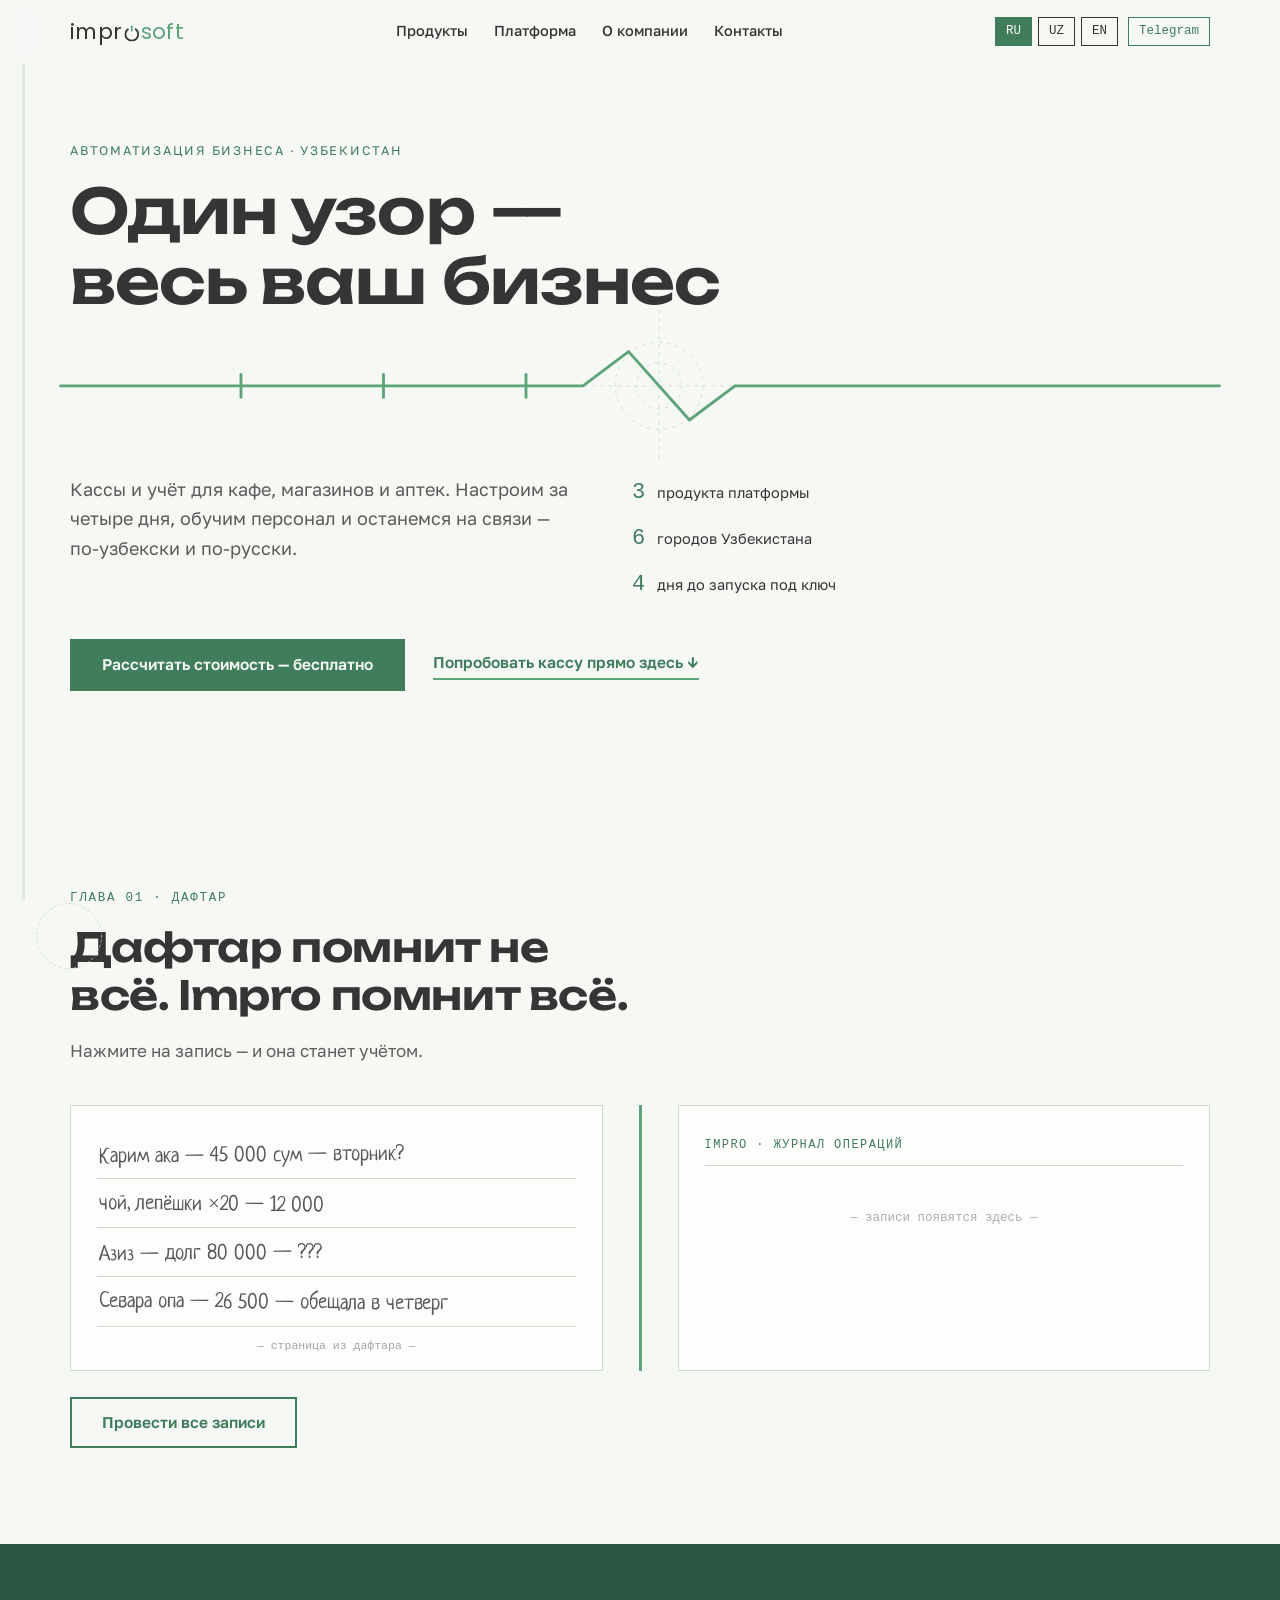
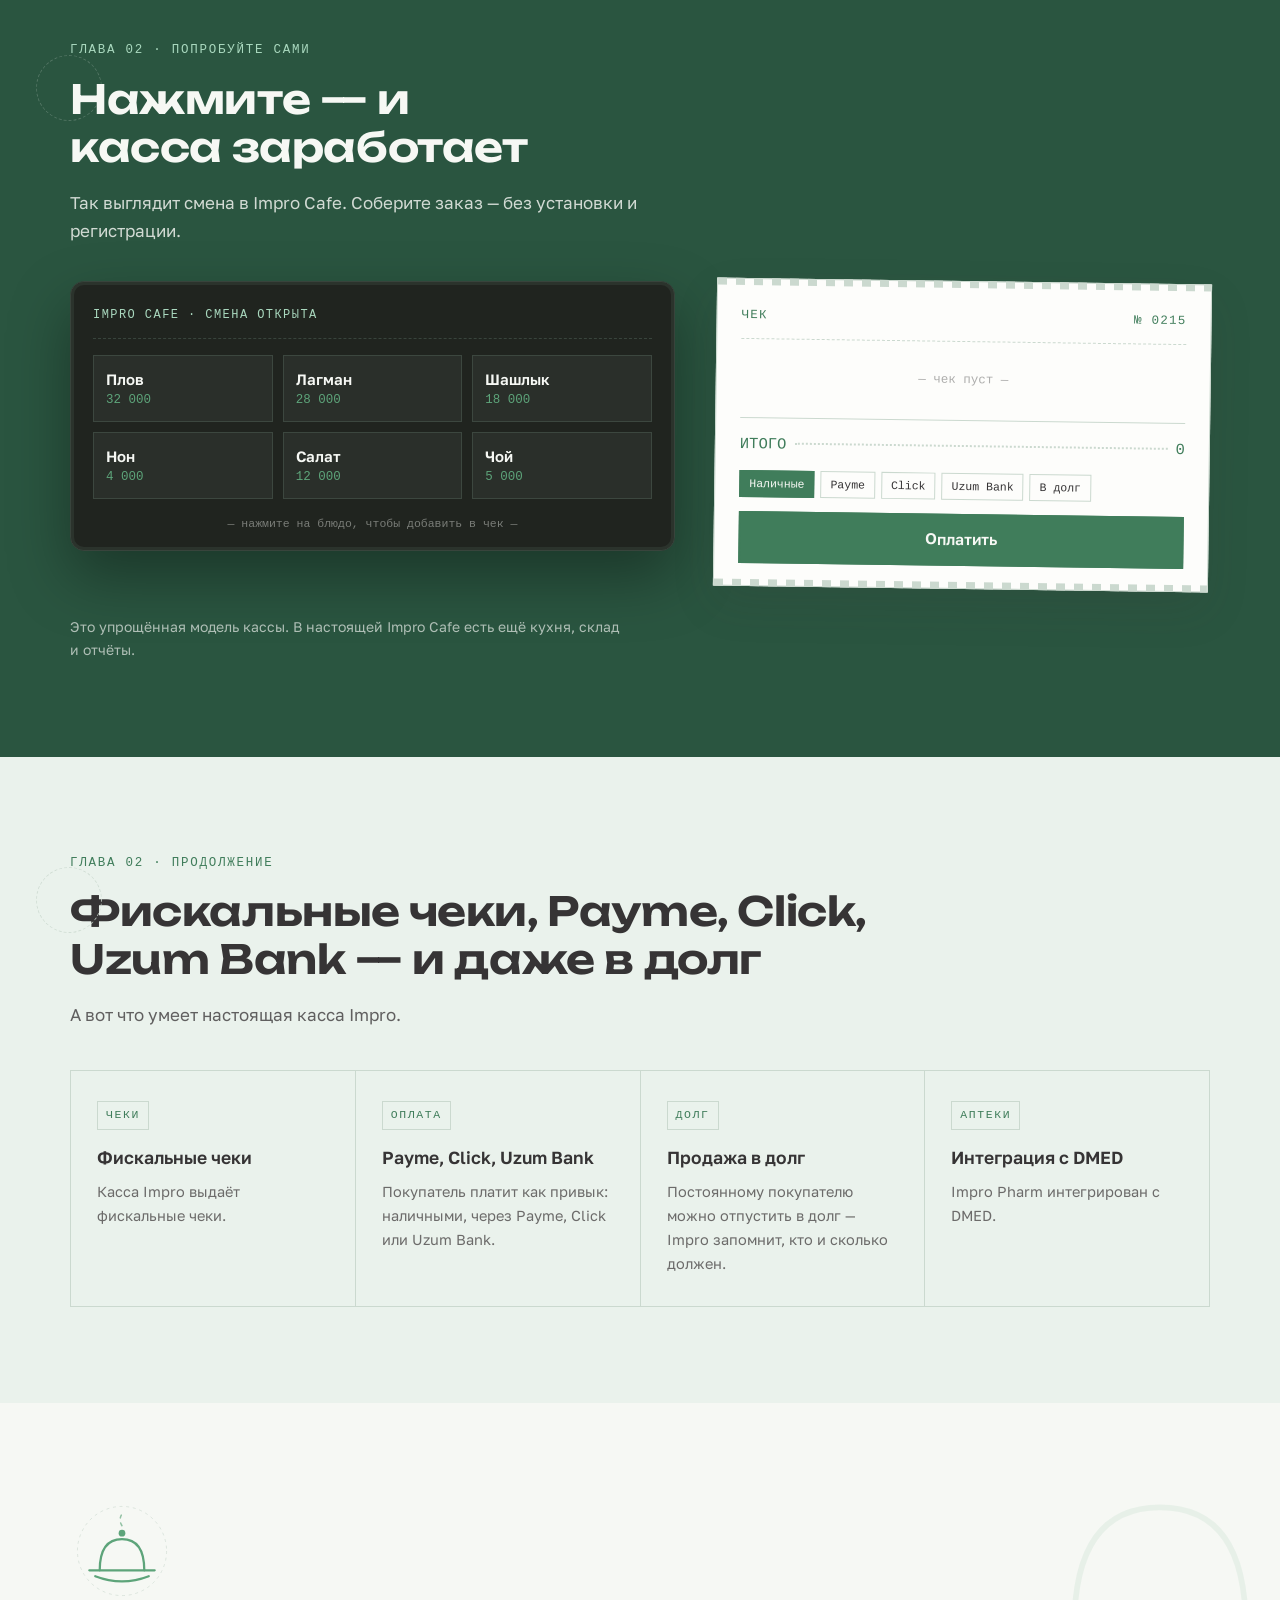
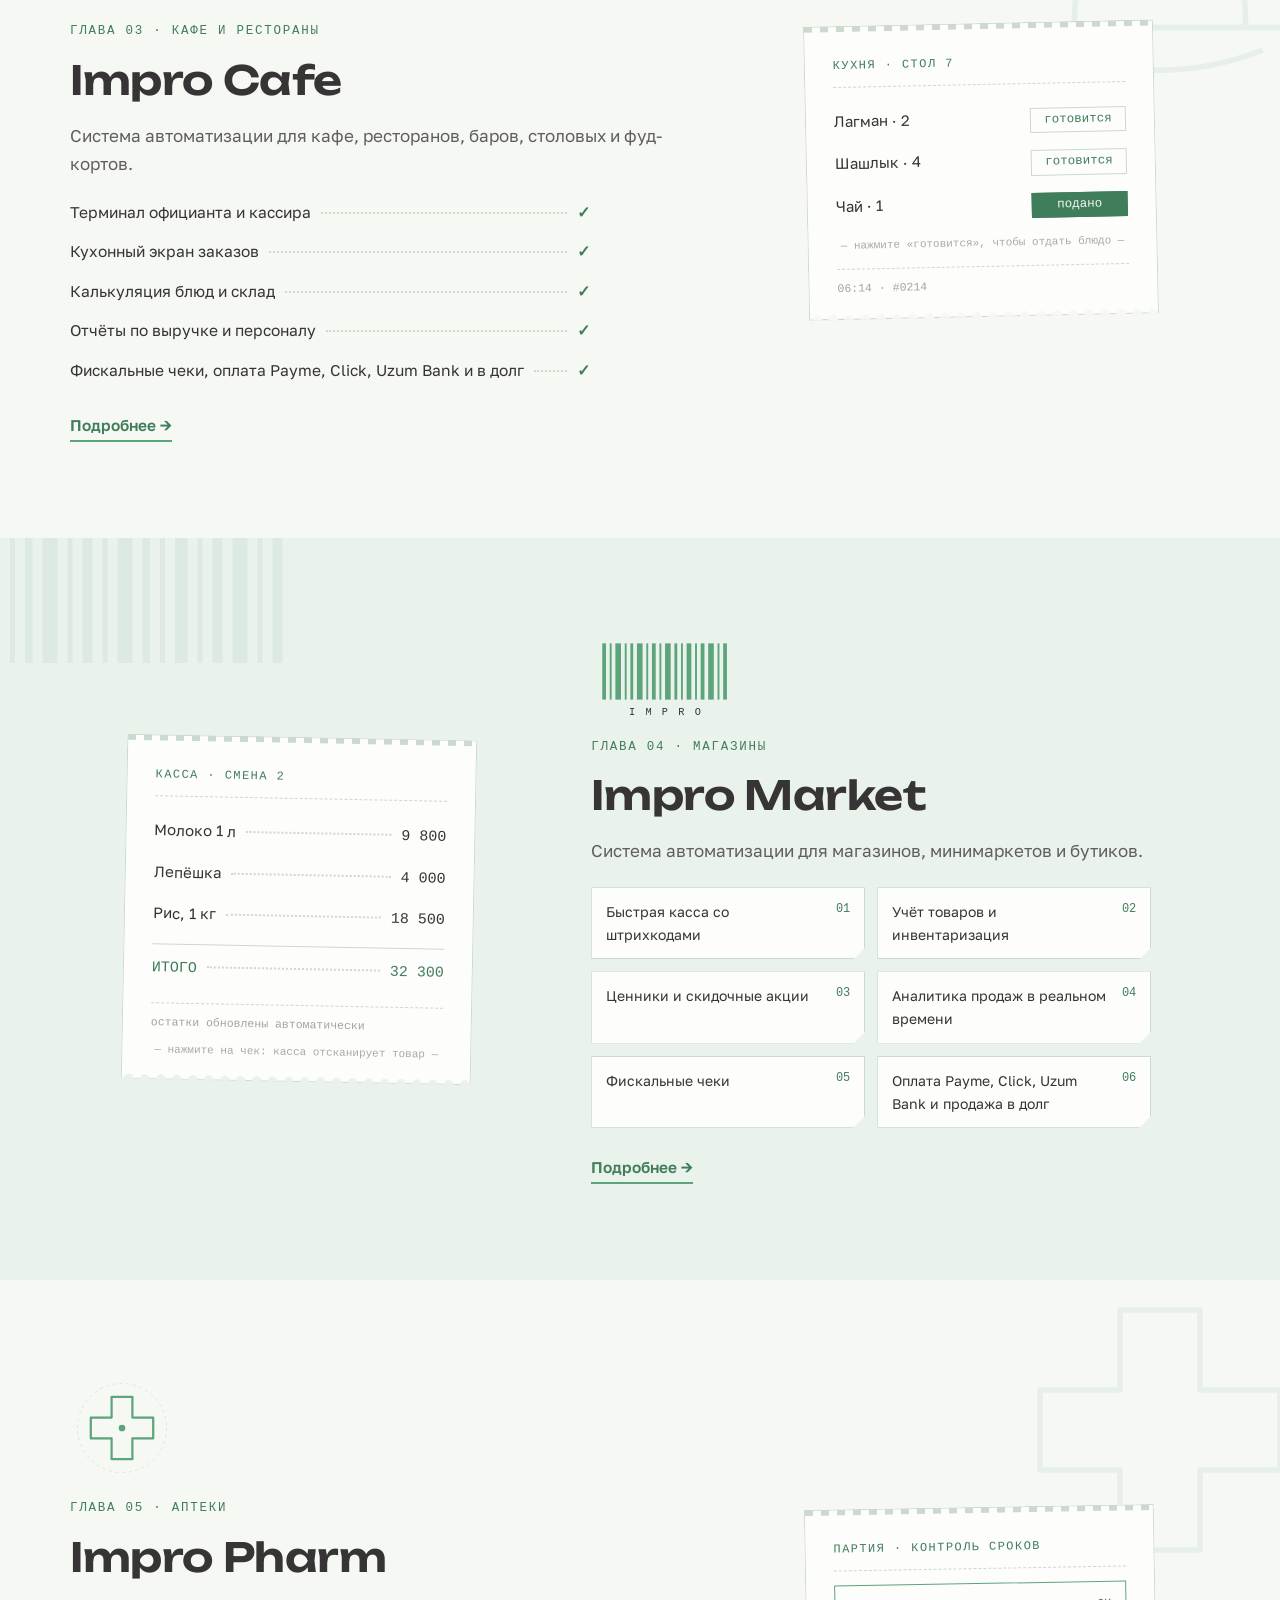
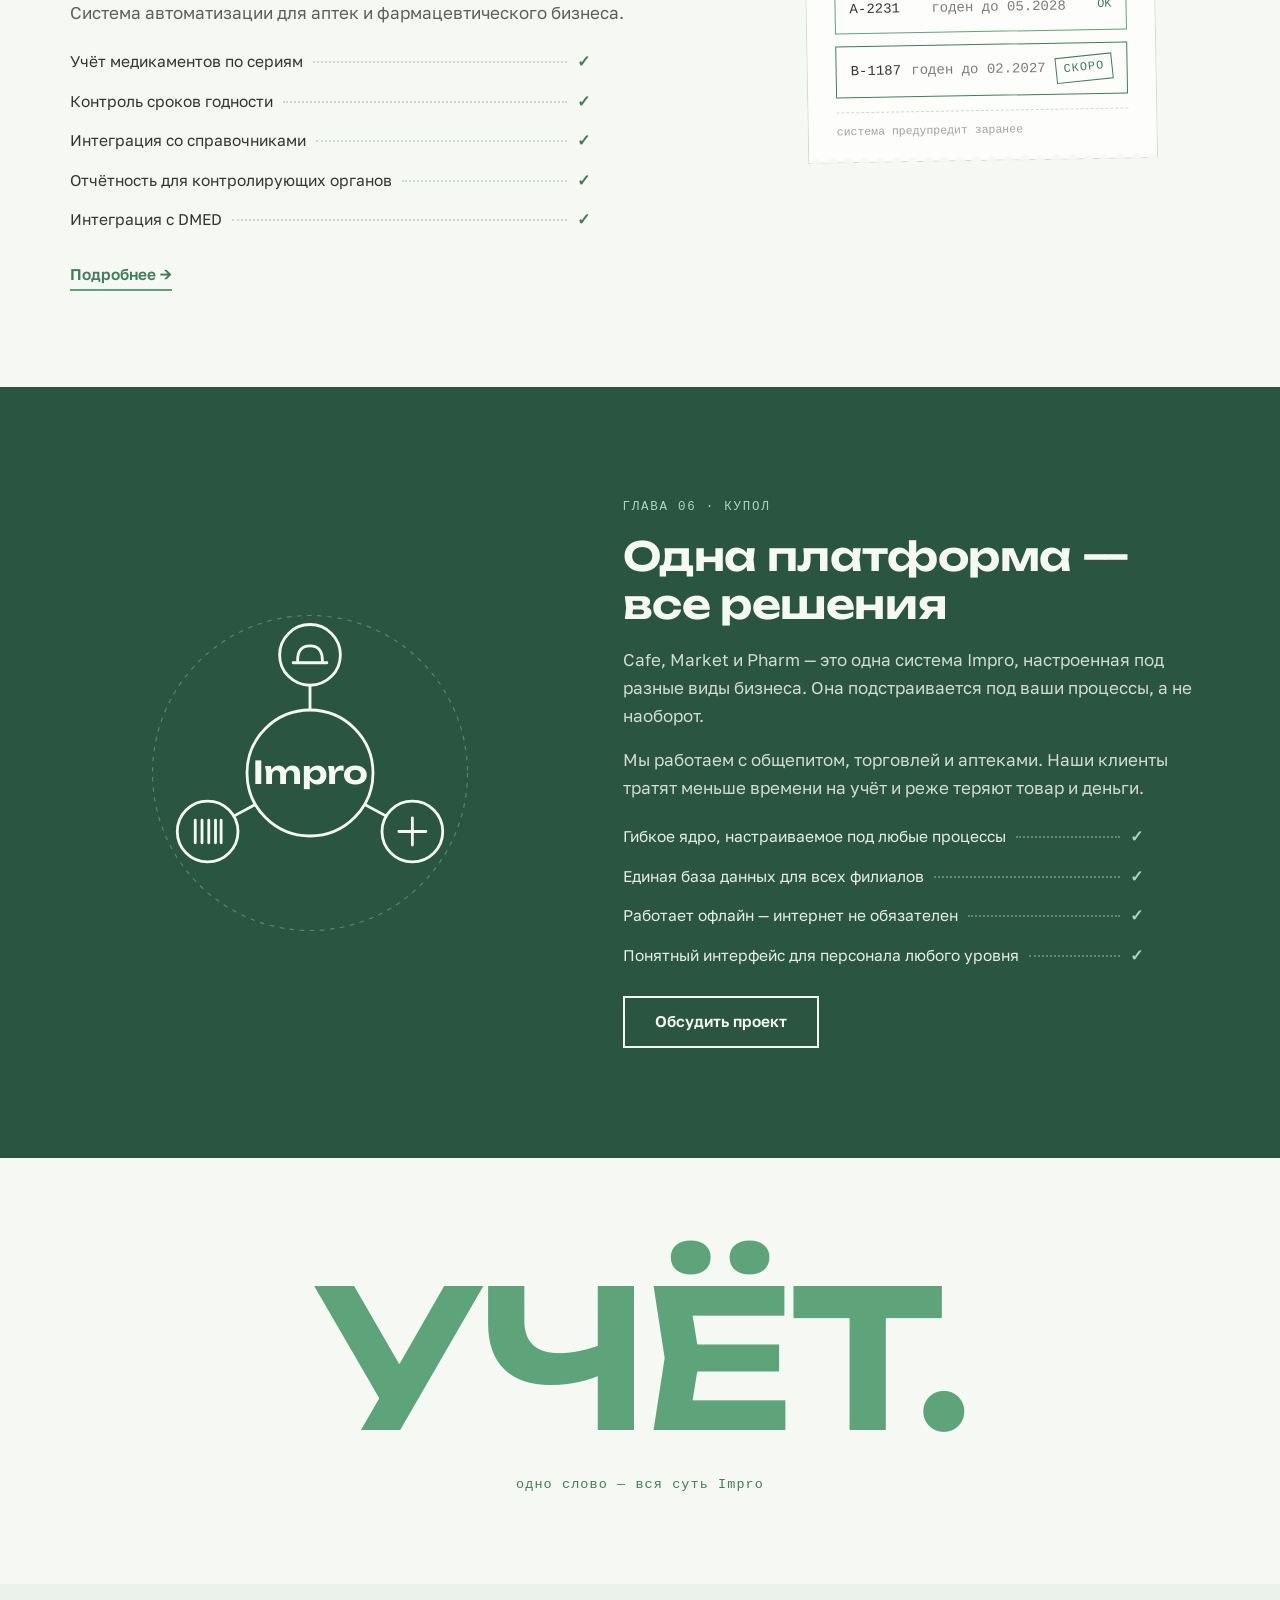
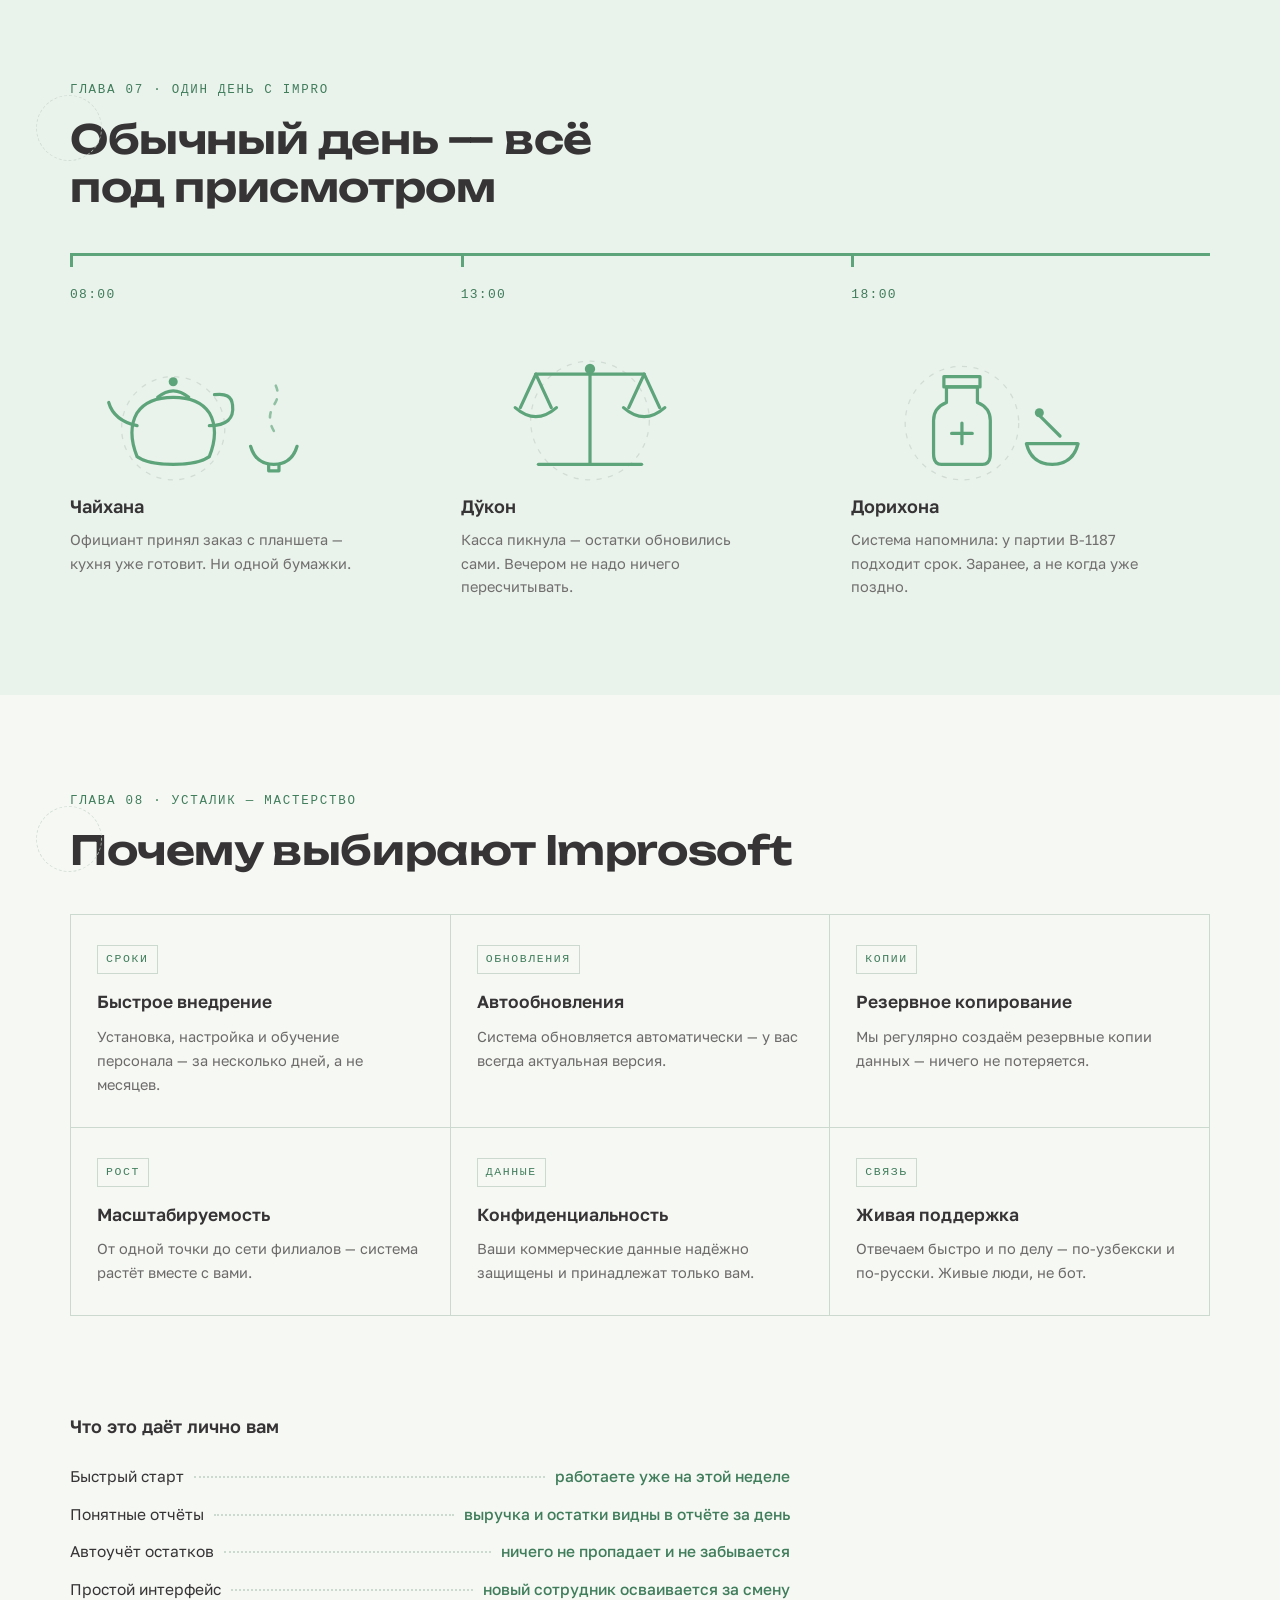
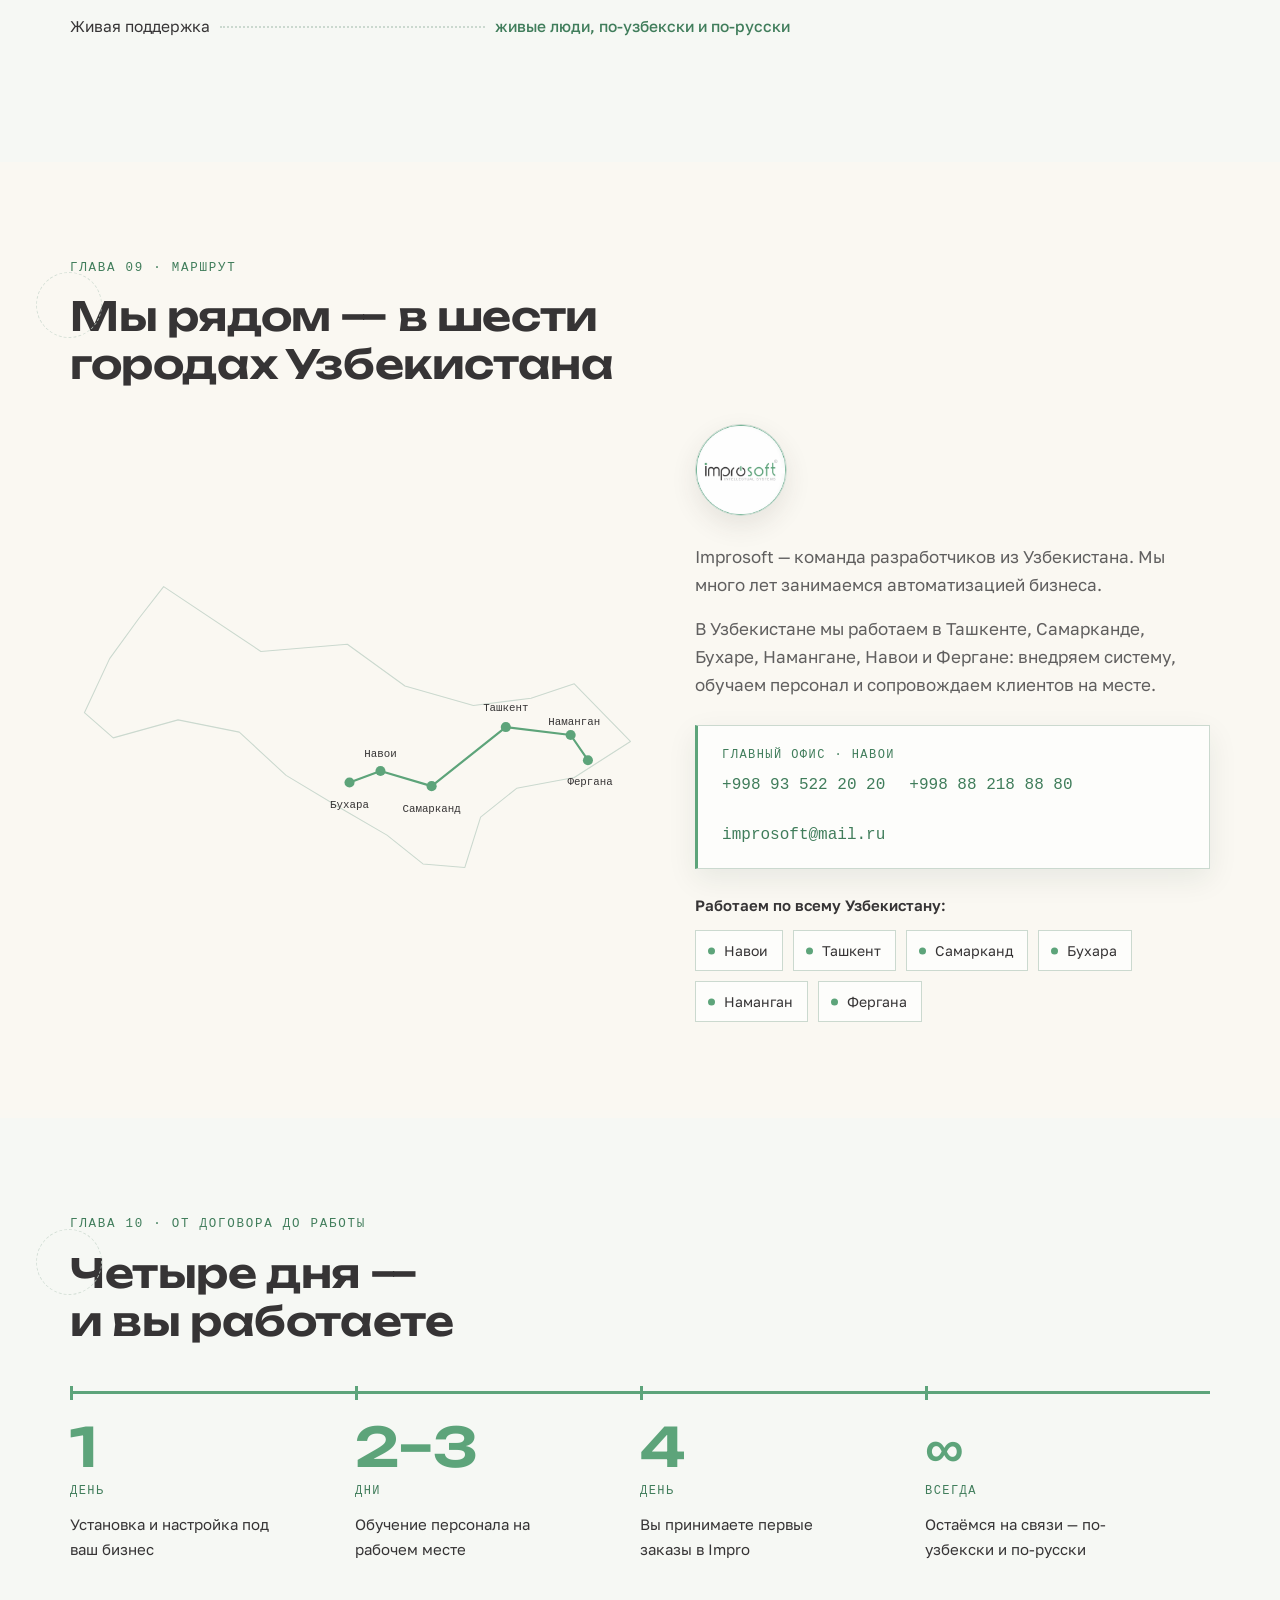
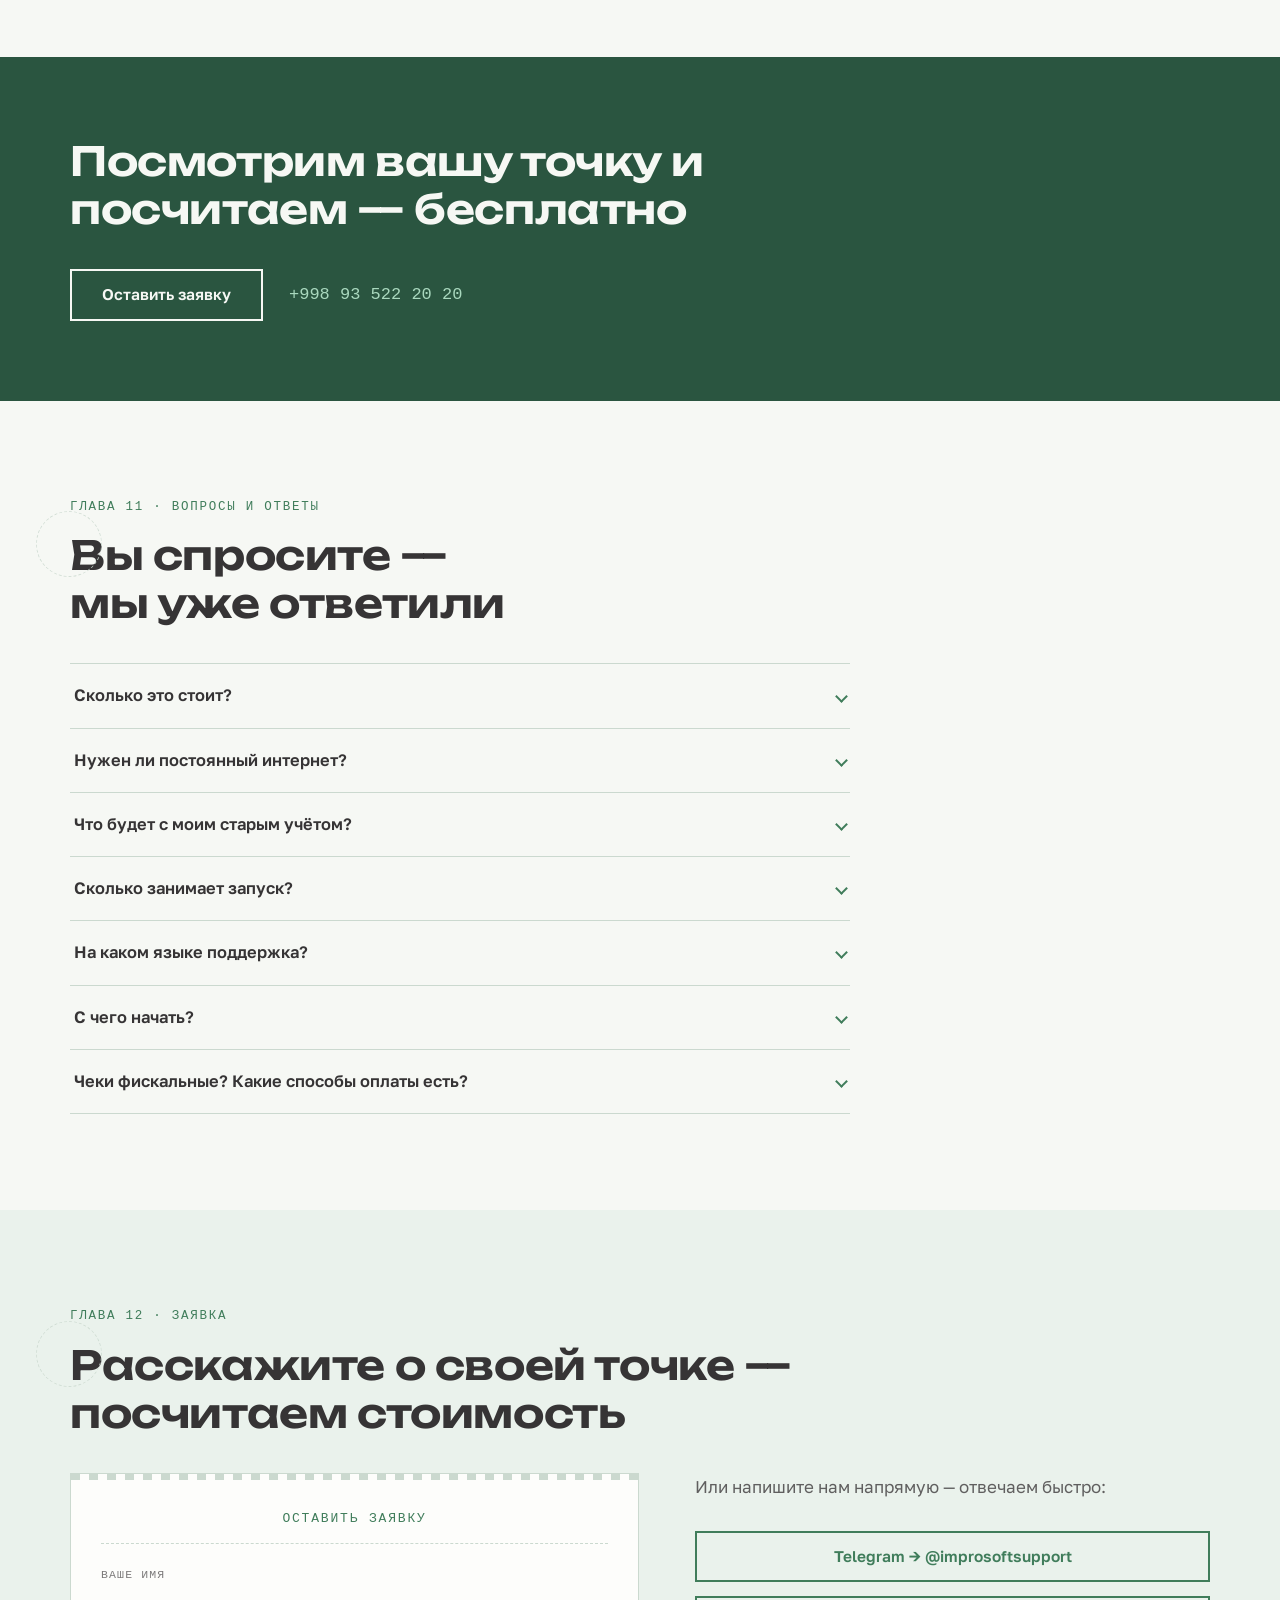
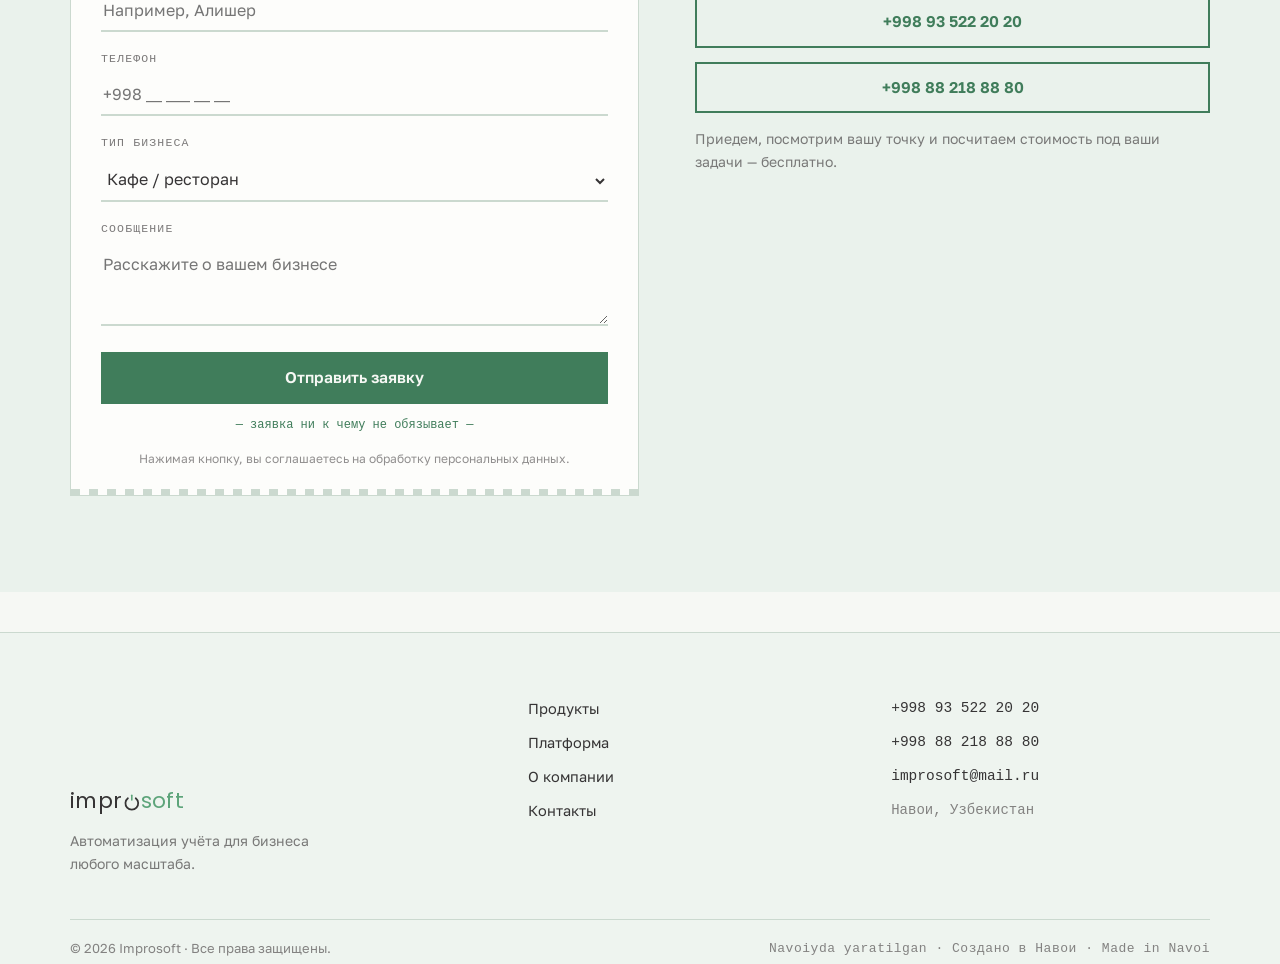
==== commit f6b92bf9: "v3.4.1: фискальные чеки, Payme/Click/Uzum Bank, продажа в долг, DMED Факты от клиента вынесены на са" ====
--- a/index.html
+++ b/index.html
@@ -4,7 +4,7 @@
   <meta charset="UTF-8">
   <meta name="viewport" content="width=device-width, initial-scale=1.0, viewport-fit=cover">
   <title data-i18n="meta.title">Improsoft — автоматизация бизнеса в Узбекистане</title>
-  <meta name="description" data-i18n-content="meta.description" content="Improsoft — готовые решения для автоматизации кафе, магазинов и аптек в Узбекистане. Платформа Impro: касса, склад, отчёты. Внедрение за четыре дня.">
+  <meta name="description" data-i18n-content="meta.description" content="Improsoft — готовые решения для автоматизации кафе, магазинов и аптек в Узбекистане. Платформа Impro: касса, склад, отчёты, фискальные чеки, оплата Payme, Click, Uzum Bank. Внедрение за четыре дня.">
   <!-- TODO: перед публикацией замените improsoft.uz на рабочий домен сайта -->
   <link rel="canonical" href="https://improsoft.uz/">
   <meta property="og:type" content="website">
@@ -193,14 +193,52 @@
               <span class="posreceipt__dots"></span>
               <span class="mono" id="posTotal">0</span>
             </div>
-            <button class="posreceipt__clear mono" id="posClear" type="button" hidden data-i18n="try.clear">— очистить чек —</button>
+            <div class="posreceipt__methods" role="group" aria-label="Способ оплаты" data-i18n-aria-label="try.methodLabel">
+              <button type="button" class="pmethod mono" data-method="cash" aria-pressed="true" data-i18n="try.mCash">Наличные</button>
+              <button type="button" class="pmethod mono" data-method="payme" aria-pressed="false">Payme</button>
+              <button type="button" class="pmethod mono" data-method="click" aria-pressed="false">Click</button>
+              <button type="button" class="pmethod mono" data-method="uzum" aria-pressed="false">Uzum Bank</button>
+              <button type="button" class="pmethod mono" data-method="debt" aria-pressed="false" data-i18n="try.mDebt">В долг</button>
+            </div>
+            <button class="posreceipt__clear mono" id="posClear" type="button" hidden data-i18n="try.clear">— очистить чек —</button>
             <button class="btn btn--full" id="posPay" type="button" disabled data-i18n="try.pay">Оплатить</button>
             <div role="status" class="posreceipt__status">
-              <p class="posreceipt__done mono" id="posDone" hidden><span data-i18n="try.paid">Оплачено ✓ Выручка смены:</span> <b id="posRevenue">0</b> <span data-i18n="try.sum">сум</span> <span class="posreceipt__cnt">· <span data-i18n="try.receipts">чеков</span>: <span id="posCount">0</span></span></p>
+              <p class="posreceipt__done mono" id="posDone" hidden><span data-i18n="try.paid">Чек закрыт ✓</span> · <span id="posMethod">Наличные</span> · <span data-i18n="try.shiftRevenue">Продажи за смену:</span> <b id="posRevenue">0</b> <span data-i18n="try.sum">сум</span> <span class="posreceipt__cnt">· <span data-i18n="try.receipts">чеков</span>: <span id="posCount">0</span></span></p>
             </div>
           </div>
         </div>
         <p class="try__note" data-i18n="try.note">Это упрощённая модель кассы. В настоящей Impro Cafe есть ещё кухня, склад и отчёты.</p>
+      </div>
+    </section>
+
+    <!-- ===== 2b. ЧТО УМЕЕТ НАСТОЯЩАЯ КАССА: фискальные чеки, оплаты, долг, DMED ===== -->
+    <section class="section section--tint rules" id="rules">
+      <div class="frame">
+        <p class="kicker mono" data-i18n="rules.kicker">Глава 02 · продолжение</p>
+        <h2 class="h2 underdrawn" data-i18n="rules.title">Фискальные чеки, Payme, Click, Uzum Bank — и даже в долг</h2>
+        <p class="lead" data-i18n="rules.sub">А вот что умеет настоящая касса Impro.</p>
+        <div class="ledgertable ledgertable--4">
+          <div class="lcell">
+            <span class="lcell__tag mono" data-i18n="rules.t1">ЧЕКИ</span>
+            <h3 data-i18n="rules.h1">Фискальные чеки</h3>
+            <p data-i18n="rules.d1">Касса Impro выдаёт фискальные чеки.</p>
+          </div>
+          <div class="lcell">
+            <span class="lcell__tag mono" data-i18n="rules.t2">ОПЛАТА</span>
+            <h3 data-i18n="rules.h2">Payme, Click, Uzum Bank</h3>
+            <p data-i18n="rules.d2">Покупатель платит как привык: наличными, через Payme, Click или Uzum Bank.</p>
+          </div>
+          <div class="lcell">
+            <span class="lcell__tag mono" data-i18n="rules.t3">ДОЛГ</span>
+            <h3 data-i18n="rules.h3">Продажа в долг</h3>
+            <p data-i18n="rules.d3">Постоянному покупателю можно отпустить в долг — Impro запомнит, кто и сколько должен.</p>
+          </div>
+          <div class="lcell">
+            <span class="lcell__tag mono" data-i18n="rules.t4">АПТЕКИ</span>
+            <h3 data-i18n="rules.h4">Интеграция с DMED</h3>
+            <p data-i18n="rules.d4">Impro Pharm интегрирован с DMED.</p>
+          </div>
+        </div>
       </div>
     </section>
 
@@ -242,6 +280,7 @@
             <li><span data-i18n="products.cafe.f2">Кухонный экран заказов</span><span class="leaders__dots"></span><span class="leaders__tick mono">✓</span></li>
             <li><span data-i18n="products.cafe.f3">Калькуляция блюд и склад</span><span class="leaders__dots"></span><span class="leaders__tick mono">✓</span></li>
             <li><span data-i18n="products.cafe.f4">Отчёты по выручке и персоналу</span><span class="leaders__dots"></span><span class="leaders__tick mono">✓</span></li>
+            <li><span data-i18n="products.cafe.f5">Фискальные чеки, оплата Payme, Click, Uzum Bank и в долг</span><span class="leaders__dots"></span><span class="leaders__tick mono">✓</span></li>
           </ul>
           <a href="#zayavka" class="linklead" data-product="cafe" data-i18n="chap.more">Подробнее →</a>
         </div>
@@ -309,6 +348,8 @@
             <span class="tag"><i data-i18n="products.market.f2">Учёт товаров и инвентаризация</i><b class="mono">02</b></span>
             <span class="tag"><i data-i18n="products.market.f3">Ценники и скидочные акции</i><b class="mono">03</b></span>
             <span class="tag"><i data-i18n="products.market.f4">Аналитика продаж в реальном времени</i><b class="mono">04</b></span>
+            <span class="tag"><i data-i18n="products.market.f5">Фискальные чеки</i><b class="mono">05</b></span>
+            <span class="tag"><i data-i18n="products.market.f6">Оплата Payme, Click, Uzum Bank и продажа в долг</i><b class="mono">06</b></span>
           </div>
           <a href="#zayavka" class="linklead" data-product="market" data-i18n="chap.more">Подробнее →</a>
         </div>
@@ -349,6 +390,7 @@
             <li><span data-i18n="products.pharm.f2">Контроль сроков годности</span><span class="leaders__dots"></span><span class="leaders__tick mono">✓</span></li>
             <li><span data-i18n="products.pharm.f3">Интеграция со справочниками</span><span class="leaders__dots"></span><span class="leaders__tick mono">✓</span></li>
             <li><span data-i18n="products.pharm.f4">Отчётность для контролирующих органов</span><span class="leaders__dots"></span><span class="leaders__tick mono">✓</span></li>
+            <li><span data-i18n="products.pharm.f5">Интеграция с DMED</span><span class="leaders__dots"></span><span class="leaders__tick mono">✓</span></li>
           </ul>
           <a href="#zayavka" class="linklead" data-product="pharm" data-i18n="chap.more">Подробнее →</a>
         </div>
@@ -650,6 +692,10 @@
             <summary><span data-i18n="faq.q6">С чего начать?</span><i class="faq__chevron" aria-hidden="true"></i></summary>
             <p data-i18n="faq.a6">Оставьте заявку или напишите в Telegram. Уточним задачи, посчитаем стоимость и назначим день установки.</p>
           </details>
+          <details class="faq__item">
+            <summary><span data-i18n="faq.q7">Чеки фискальные? Какие способы оплаты есть?</span><i class="faq__chevron" aria-hidden="true"></i></summary>
+            <p data-i18n="faq.a7">Да, касса Impro выдаёт фискальные чеки. Оплата — наличными, через Payme, Click и Uzum Bank, а постоянным покупателям можно отпустить в долг: система запомнит, кто и сколько должен.</p>
+          </details>
         </div>
       </div>
     </section>
--- a/css/styles.css
+++ b/css/styles.css
@@ -259,7 +259,7 @@
 .btn:hover { background: var(--deep); border-color: var(--deep); }
 .btn:active { transform: translateY(1px); }
 /* тач-гигиена: без задержки двойного тапа, серой вспышки и выделения текста при долгом нажатии */
-.btn, .dentry, .pos__item, .stamp, .posbar, .faq__item summary, .prow__minus, .posreceipt__clear, .ticket__state, .shelf {
+.btn, .dentry, .pos__item, .stamp, .posbar, .faq__item summary, .prow__minus, .posreceipt__clear, .pmethod, .ticket__state, .shelf {
   touch-action: manipulation;
   -webkit-tap-highlight-color: transparent;
 }
@@ -720,6 +720,9 @@
   margin-bottom: 8px;
 }
 .lcell p { font-size: 14.5px; color: color-mix(in srgb, var(--ink) 72%, var(--plaster)); }
+/* «Что умеет настоящая касса»: четыре ячейки в ряд */
+.ledgertable--4 { grid-template-columns: repeat(4, 1fr); }
+.rules .h2 { max-width: 30ch; }
 
 /* ============ 8. Маршрут ============ */
 .route__grid {
@@ -1141,6 +1144,25 @@
   cursor: pointer;
 }
 .posreceipt__clear:hover { opacity: 1; }
+/* способ оплаты: чипы-штампы, как переключатель языка */
+.posreceipt__methods { display: flex; flex-wrap: wrap; gap: 6px; margin: -6px 0 14px; }
+.pmethod {
+  position: relative;
+  font-size: 11.5px;
+  line-height: 1;
+  padding: 7px 9px;
+  border: 1px solid var(--reed);
+  background: transparent;
+  color: var(--ink);
+  cursor: pointer;
+  border-radius: 0;
+  -webkit-appearance: none;
+  appearance: none;
+  transition: background .15s ease, color .15s ease, border-color .15s ease;
+}
+@media (hover: hover) { .pmethod:hover { border-color: var(--green-deep); color: var(--green-deep); } }
+.pmethod[aria-pressed="true"] { background: var(--green-deep); border-color: var(--green-deep); color: var(--plaster); }
+.pmethod::after { content: ""; position: absolute; top: -3px; right: -3px; bottom: -3px; left: -3px; } /* зона нажатия чуть больше чипа; при переносе на два ряда зоны не пересекаются */
 #posNo.is-new { animation: printrow .4s ease; }
 .posreceipt__cnt { white-space: nowrap; }
 .posreceipt__total {
@@ -1531,6 +1553,7 @@
   .pos__item b { font-size: 13px; }
   .prow__minus { width: 30px; height: 30px; }
   .ticket__state { padding: 7px 10px; min-height: 32px; }
+  .pmethod { padding: 9px 10px; }
   .posreceipt__total { font-size: 17px; }
   /* наклоны бумаги на узком экране мешают — выпрямляем */
   .ticket, .shelf, .batch, .posreceipt { transform: none; }
@@ -1564,7 +1587,7 @@
   .posreceipt.is-paid { animation: none; }
   .pstamp, .stamp.is-stamped, #posNo.is-new, .shelf__stock.is-new, .ticket.is-new .ticket__row { animation: none; }
   .stamp:active { transform: none; }
-  .ticket__state { transition: none; }
+  .ticket__state, .pmethod { transition: none; }
   .dentry__hand::after { transition: none; }
 }
 
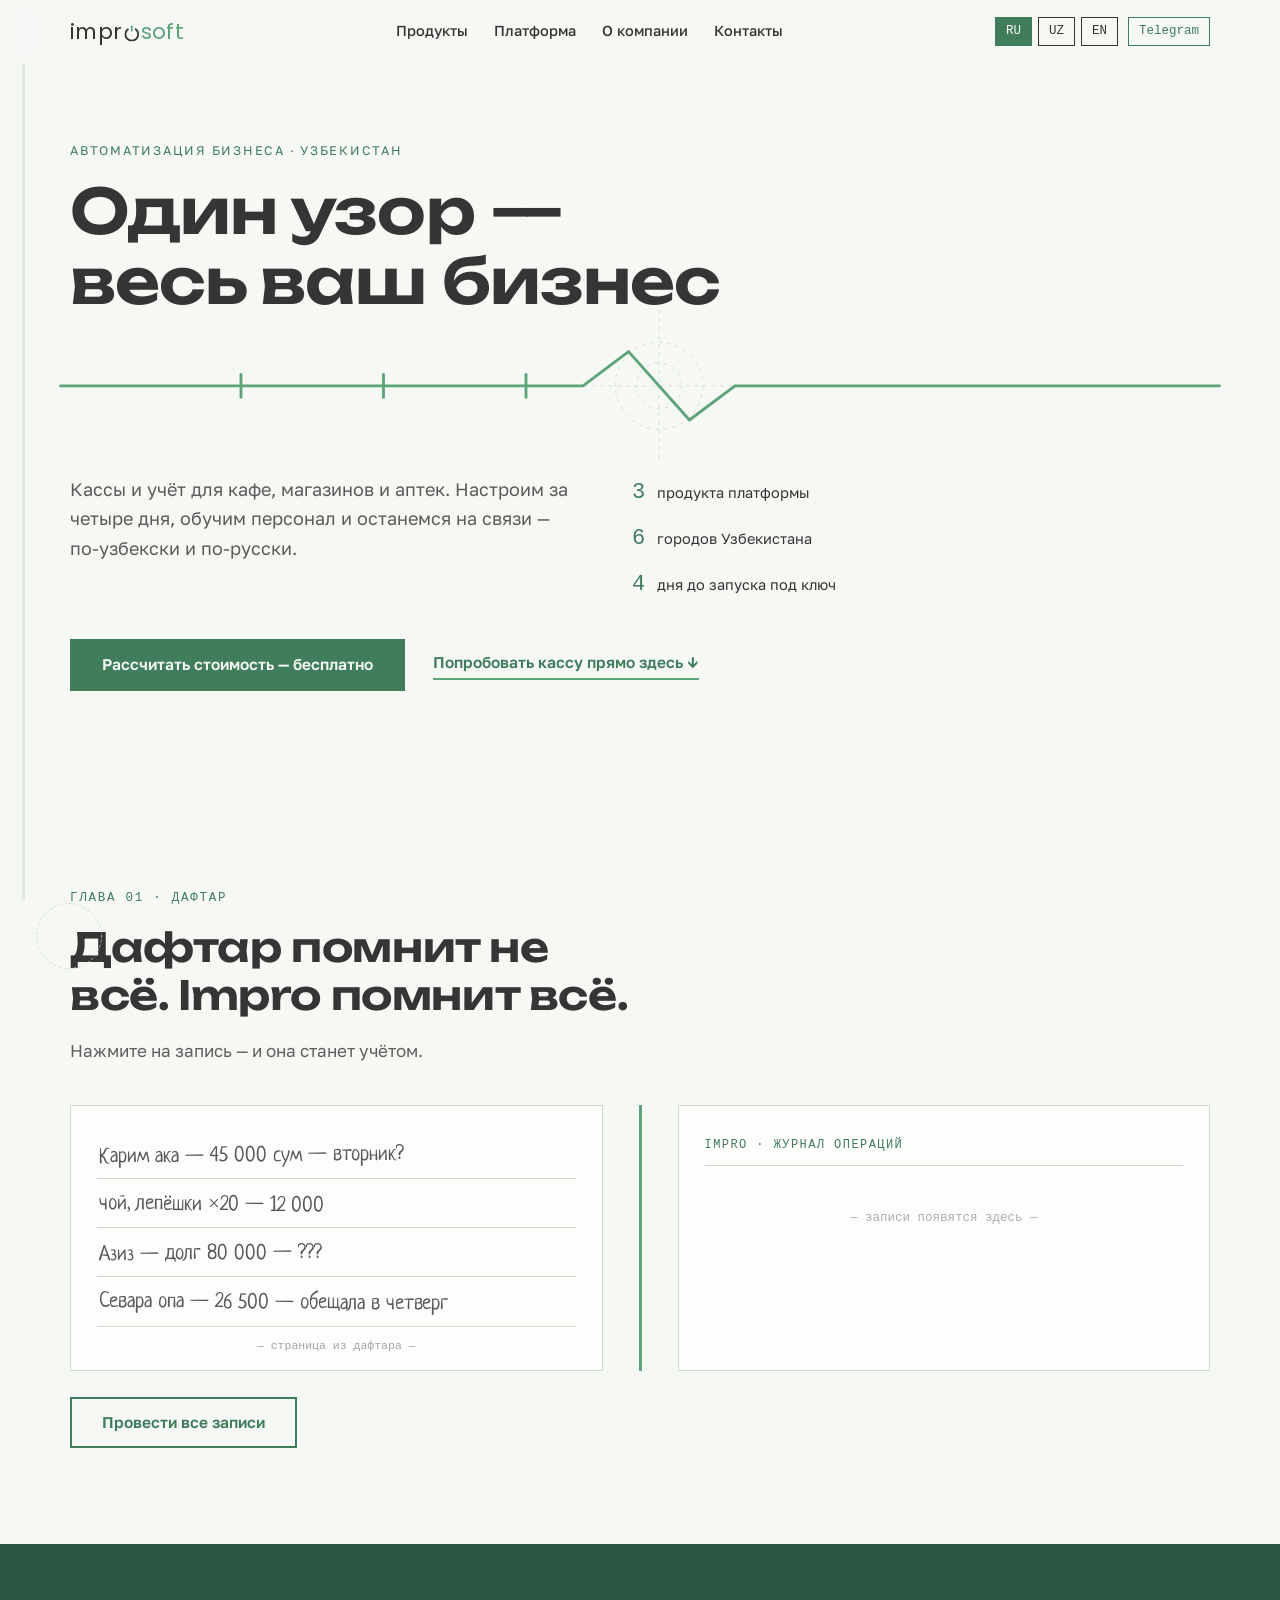
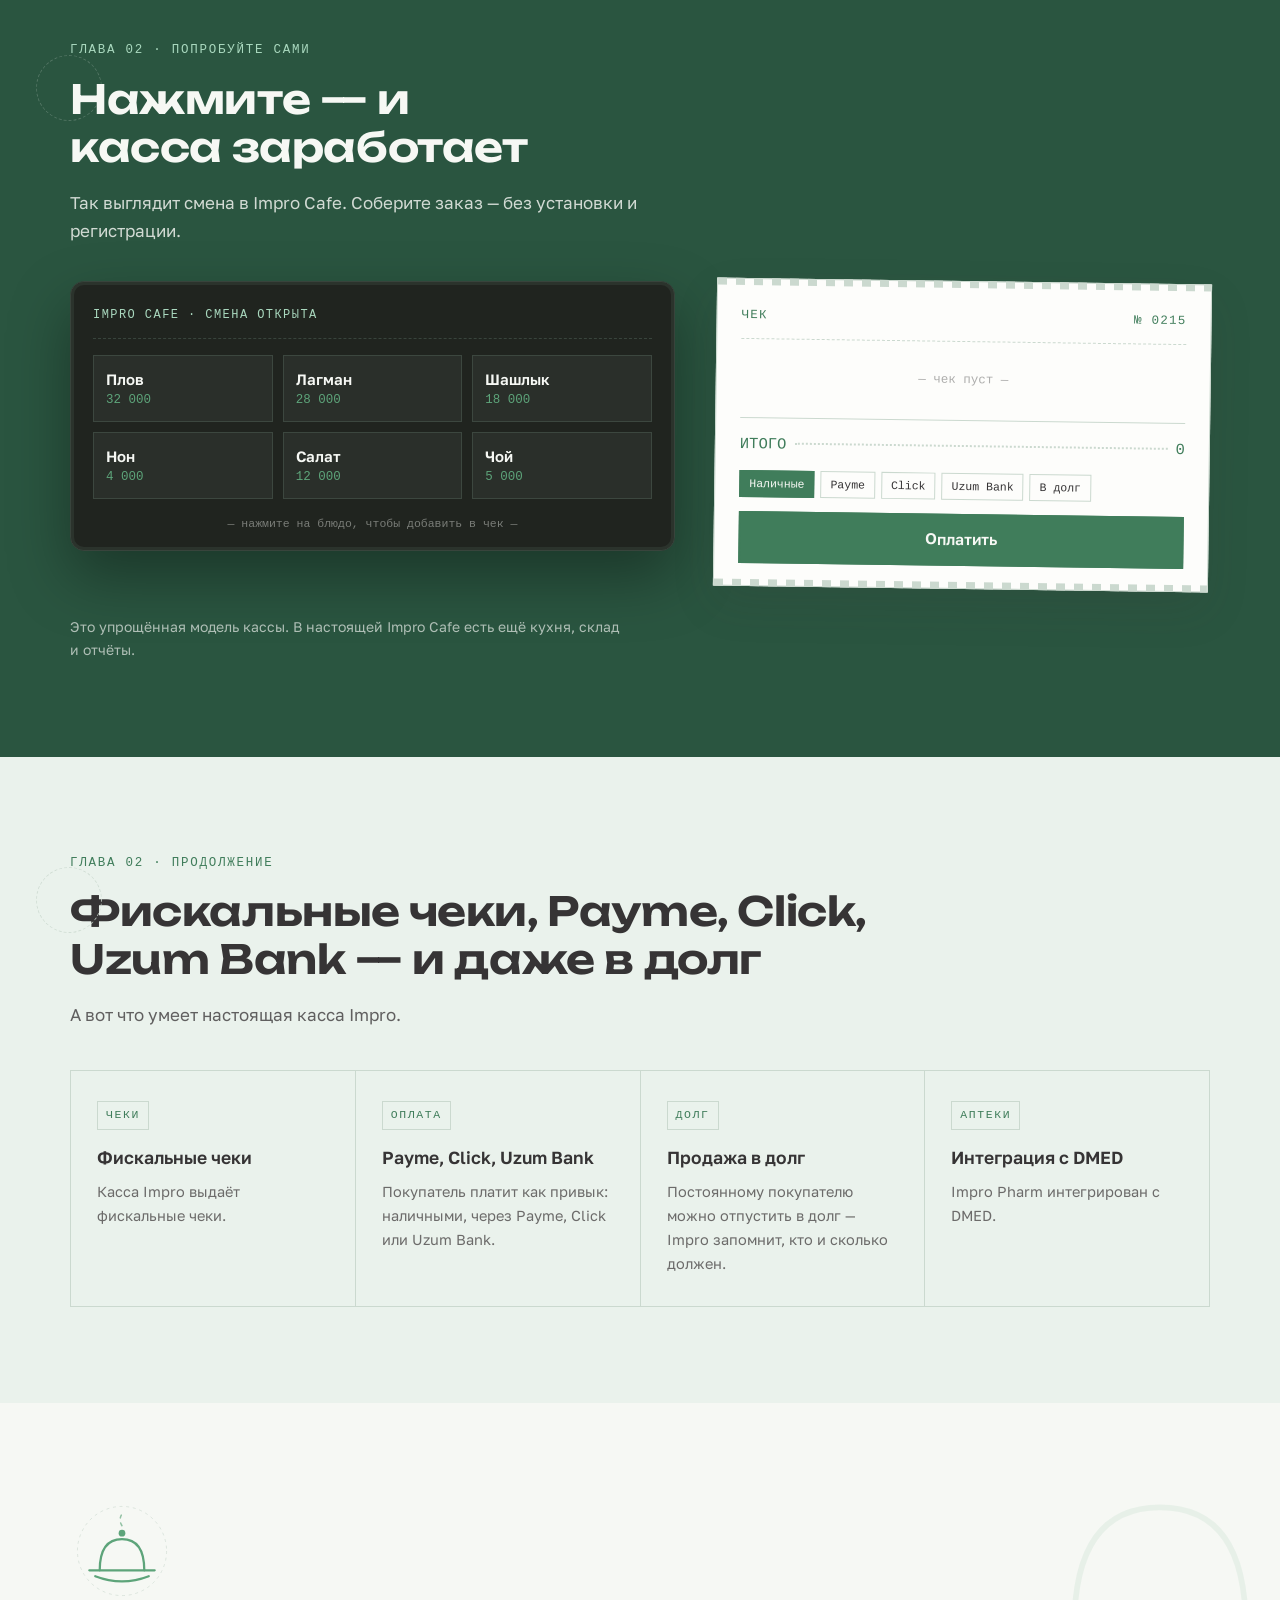
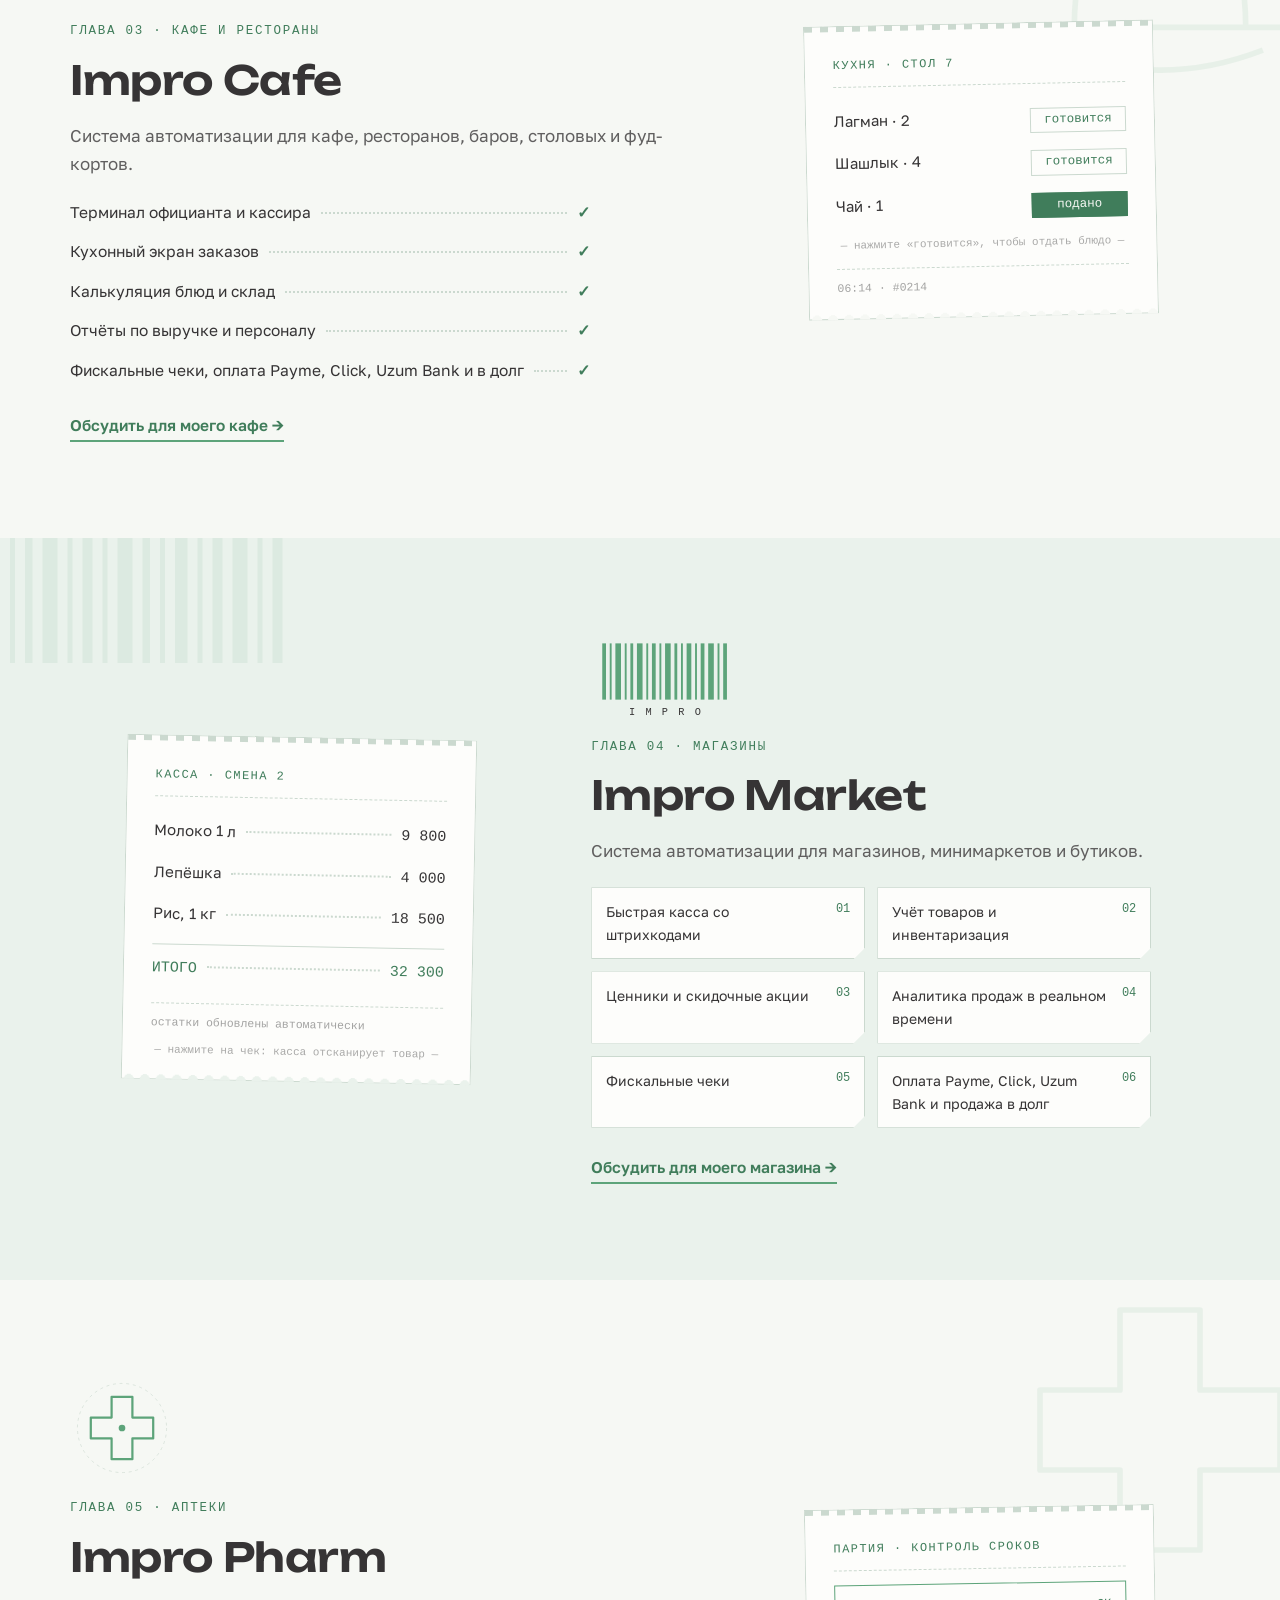
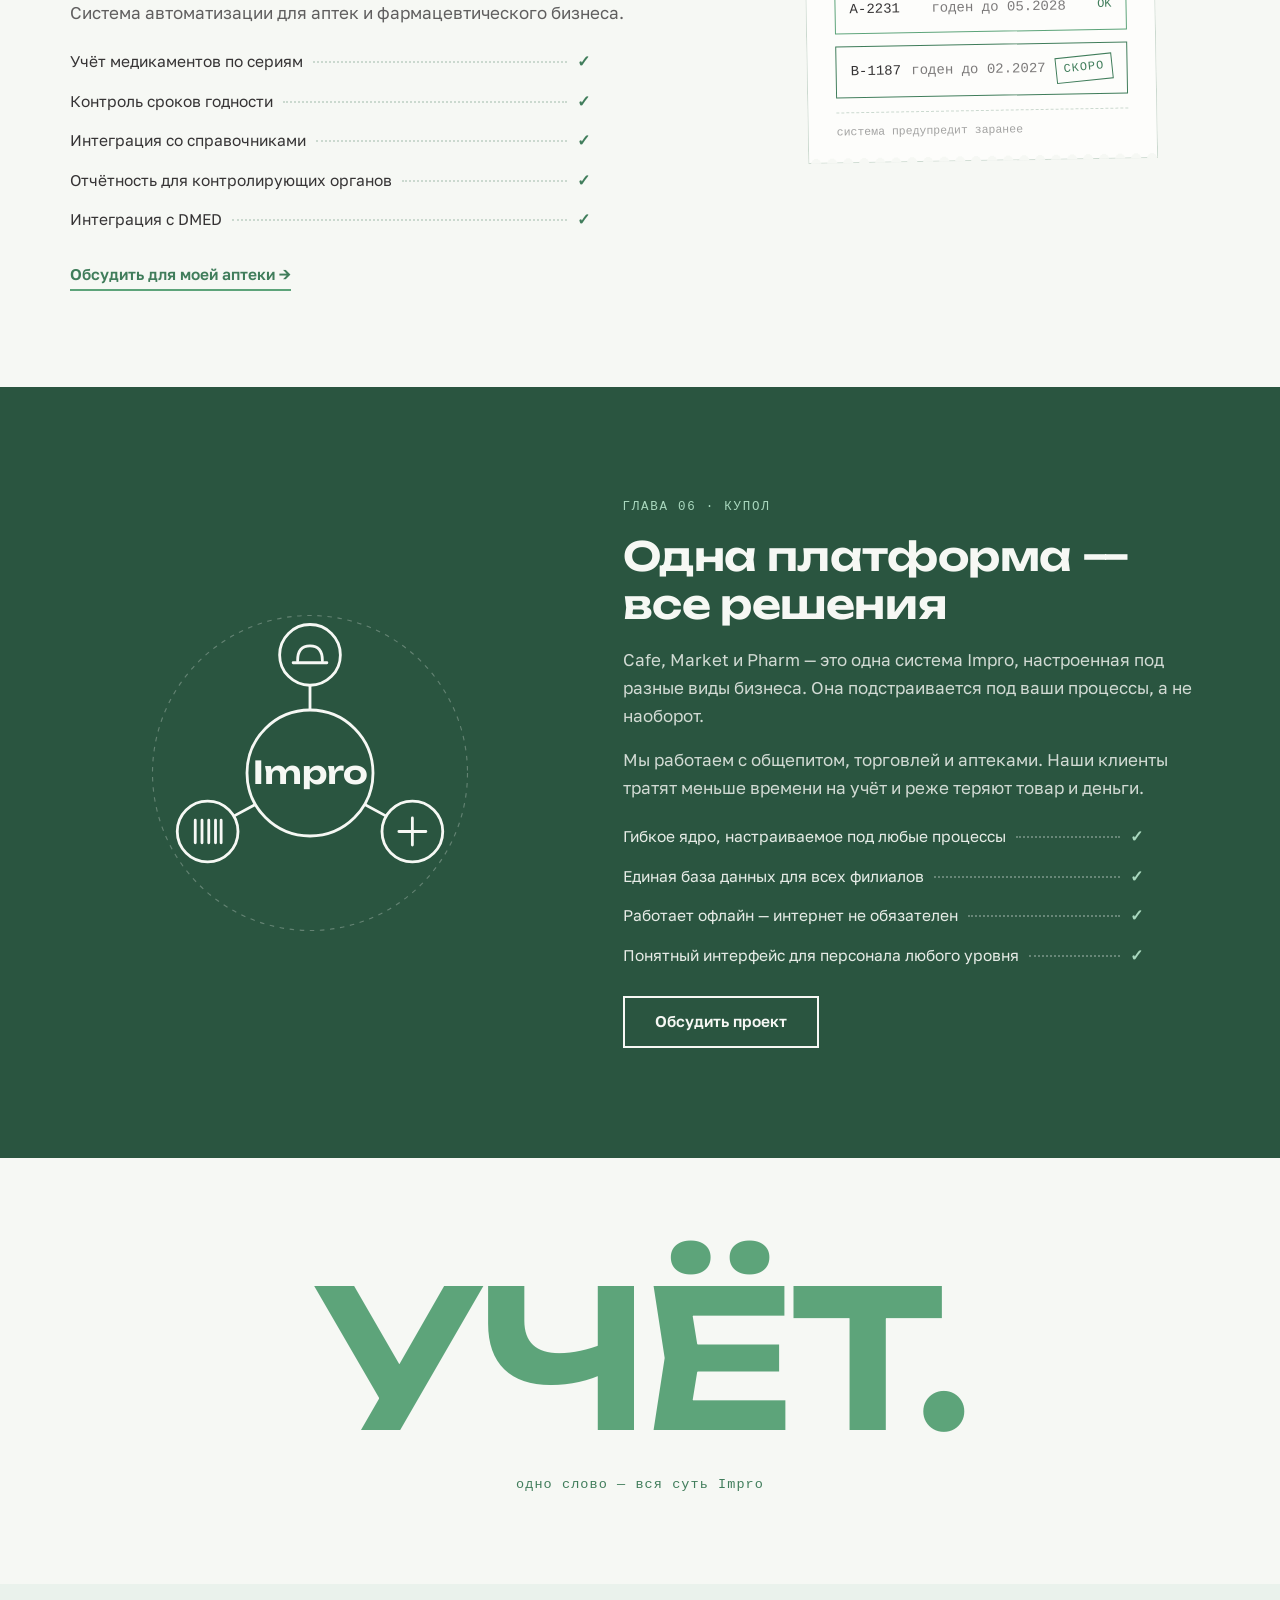
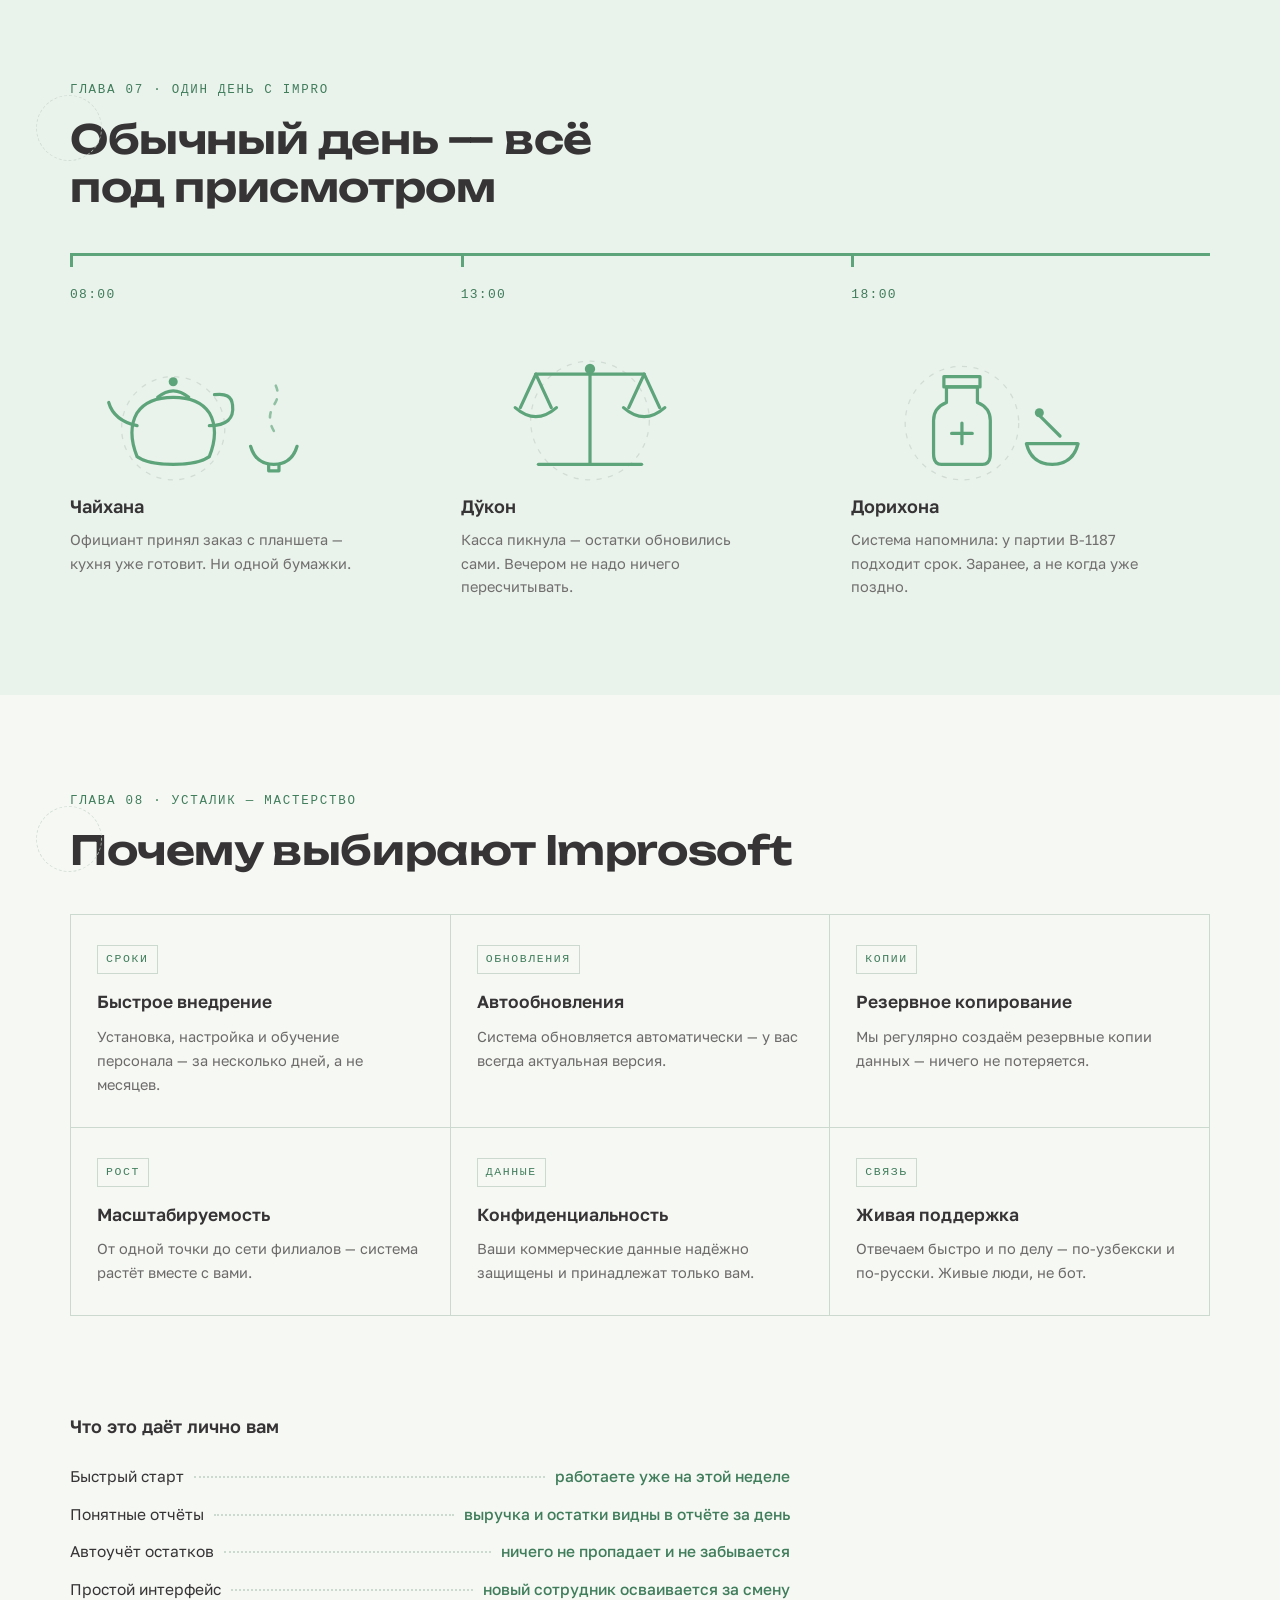
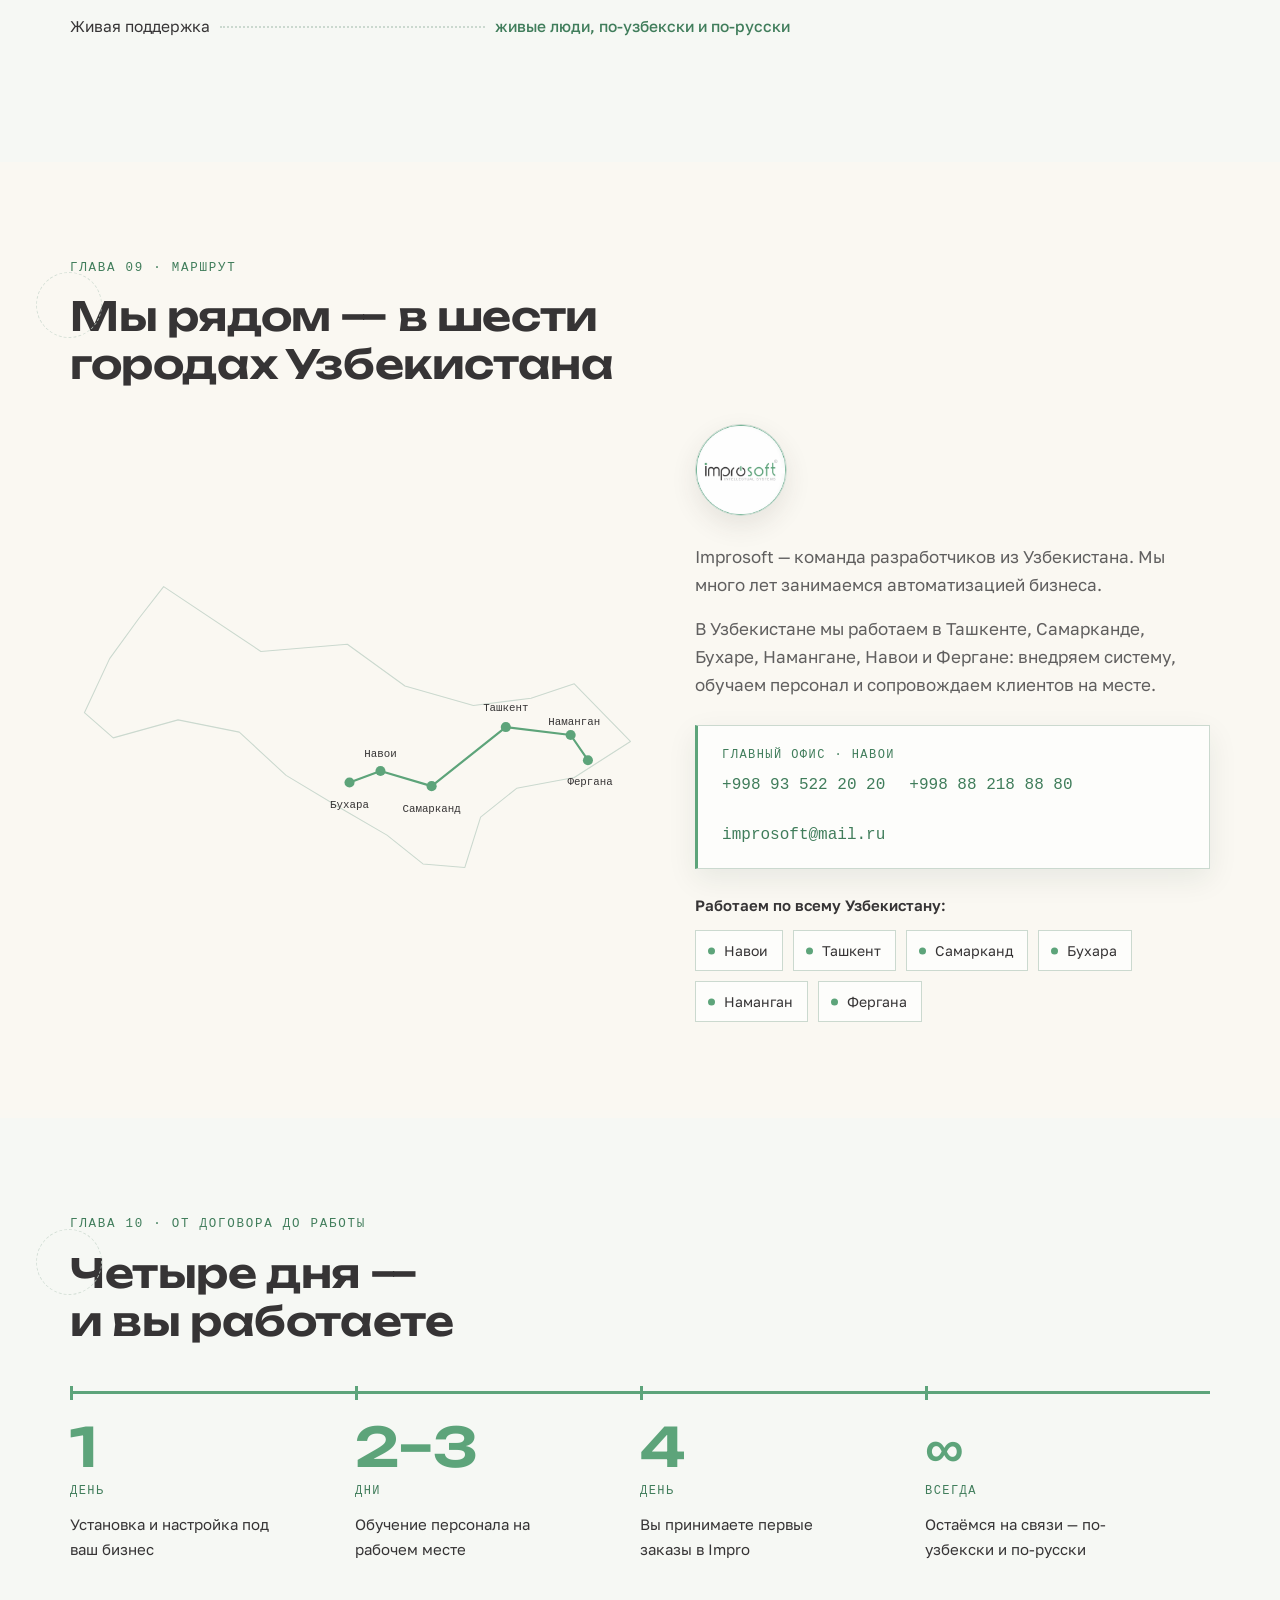
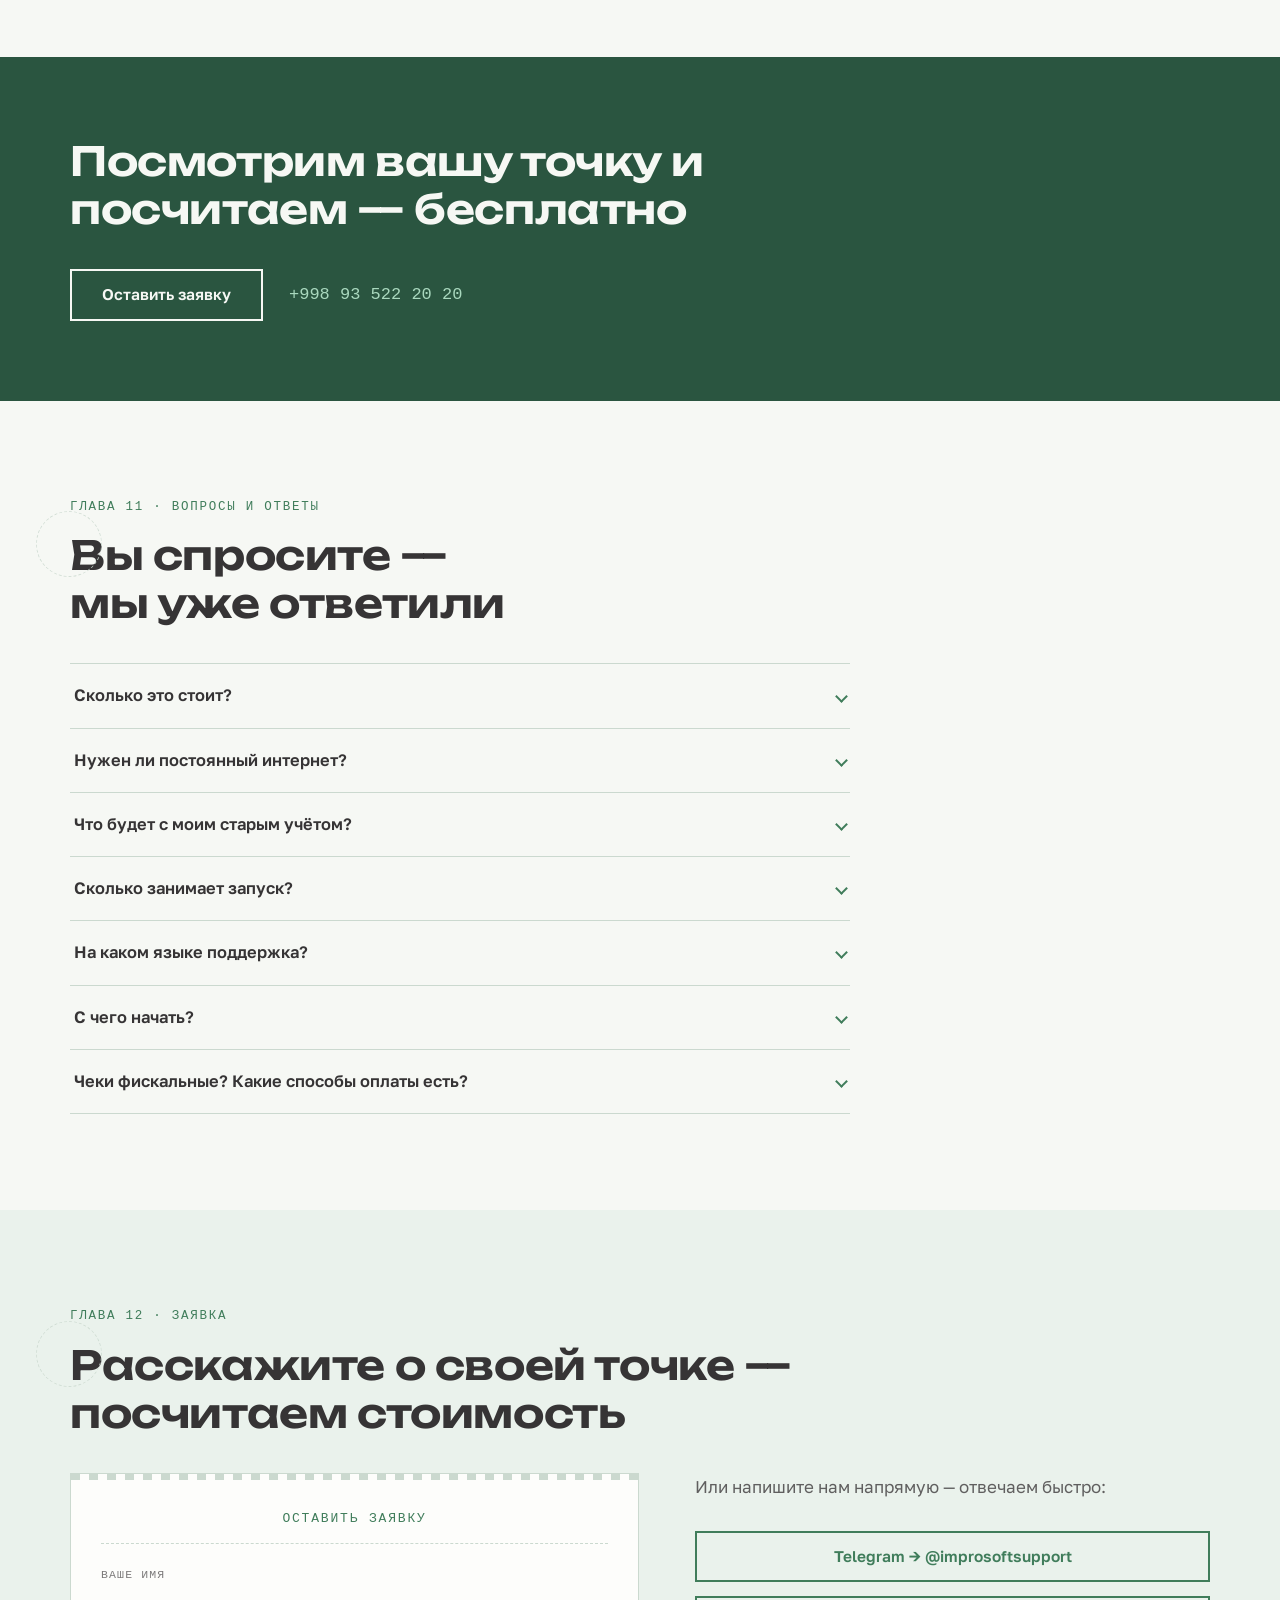
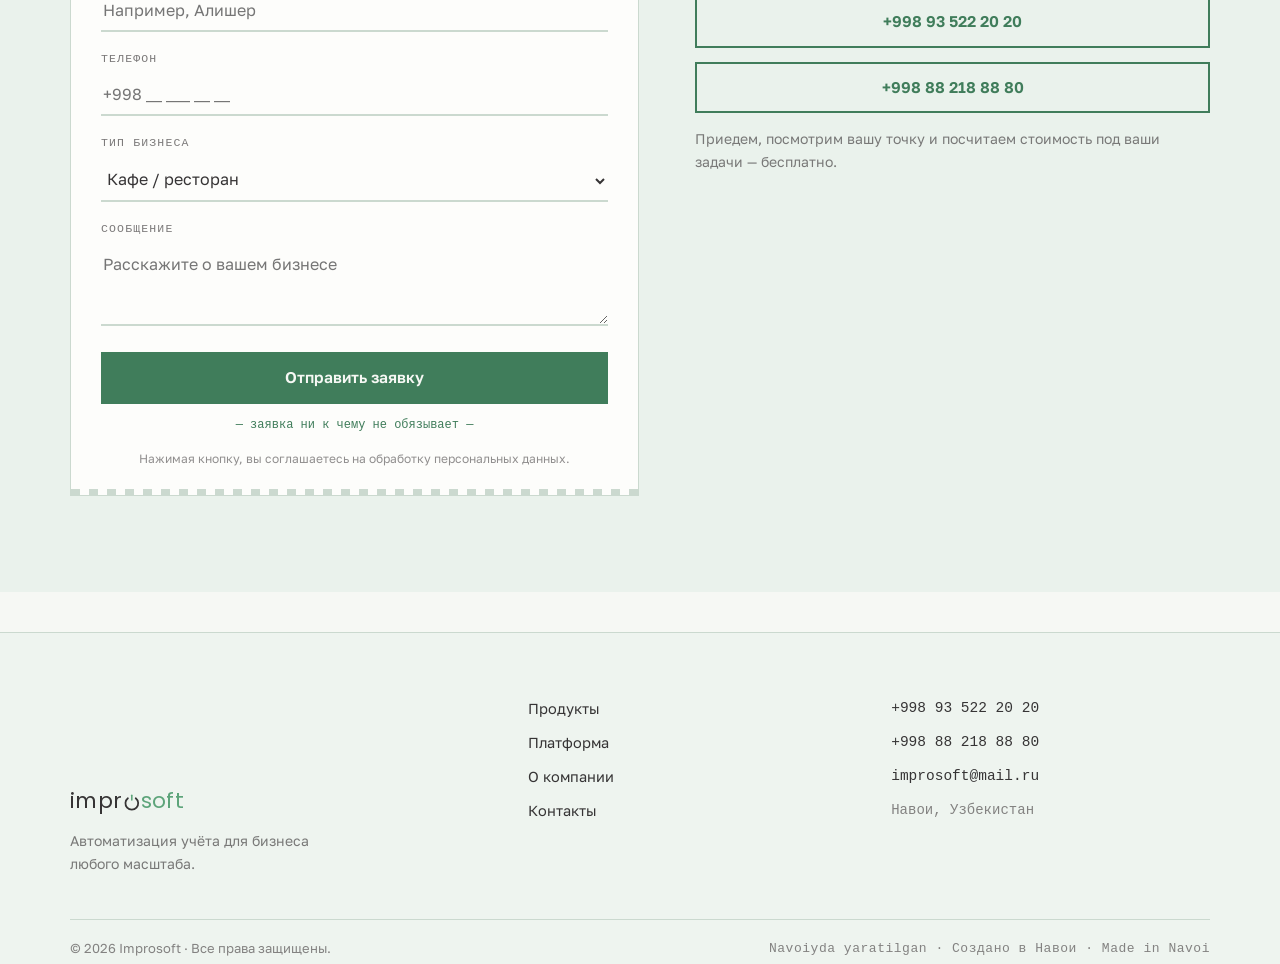
==== commit 4fac528a: "v3.4.2: ссылки «Обсудить для моего кафе / магазина / аптеки →», старый сайт v1 убран из репозитория " ====
--- a/index.html
+++ b/index.html
@@ -282,7 +282,7 @@
             <li><span data-i18n="products.cafe.f4">Отчёты по выручке и персоналу</span><span class="leaders__dots"></span><span class="leaders__tick mono">✓</span></li>
             <li><span data-i18n="products.cafe.f5">Фискальные чеки, оплата Payme, Click, Uzum Bank и в долг</span><span class="leaders__dots"></span><span class="leaders__tick mono">✓</span></li>
           </ul>
-          <a href="#zayavka" class="linklead" data-product="cafe" data-i18n="chap.more">Подробнее →</a>
+          <a href="#zayavka" class="linklead" data-product="cafe" data-i18n="chap.cafe.cta">Обсудить для моего кафе →</a>
         </div>
         <div class="chapter__vignette">
           <div class="ticket" id="cafeTicket">
@@ -351,7 +351,7 @@
             <span class="tag"><i data-i18n="products.market.f5">Фискальные чеки</i><b class="mono">05</b></span>
             <span class="tag"><i data-i18n="products.market.f6">Оплата Payme, Click, Uzum Bank и продажа в долг</i><b class="mono">06</b></span>
           </div>
-          <a href="#zayavka" class="linklead" data-product="market" data-i18n="chap.more">Подробнее →</a>
+          <a href="#zayavka" class="linklead" data-product="market" data-i18n="chap.market.cta">Обсудить для моего магазина →</a>
         </div>
         <div class="chapter__vignette">
           <div class="shelf" role="button" tabindex="0" aria-label="Отсканировать товар" data-i18n-aria-label="market.scanLabel">
@@ -392,7 +392,7 @@
             <li><span data-i18n="products.pharm.f4">Отчётность для контролирующих органов</span><span class="leaders__dots"></span><span class="leaders__tick mono">✓</span></li>
             <li><span data-i18n="products.pharm.f5">Интеграция с DMED</span><span class="leaders__dots"></span><span class="leaders__tick mono">✓</span></li>
           </ul>
-          <a href="#zayavka" class="linklead" data-product="pharm" data-i18n="chap.more">Подробнее →</a>
+          <a href="#zayavka" class="linklead" data-product="pharm" data-i18n="chap.pharm.cta">Обсудить для моей аптеки →</a>
         </div>
         <div class="chapter__vignette">
           <div class="batch">
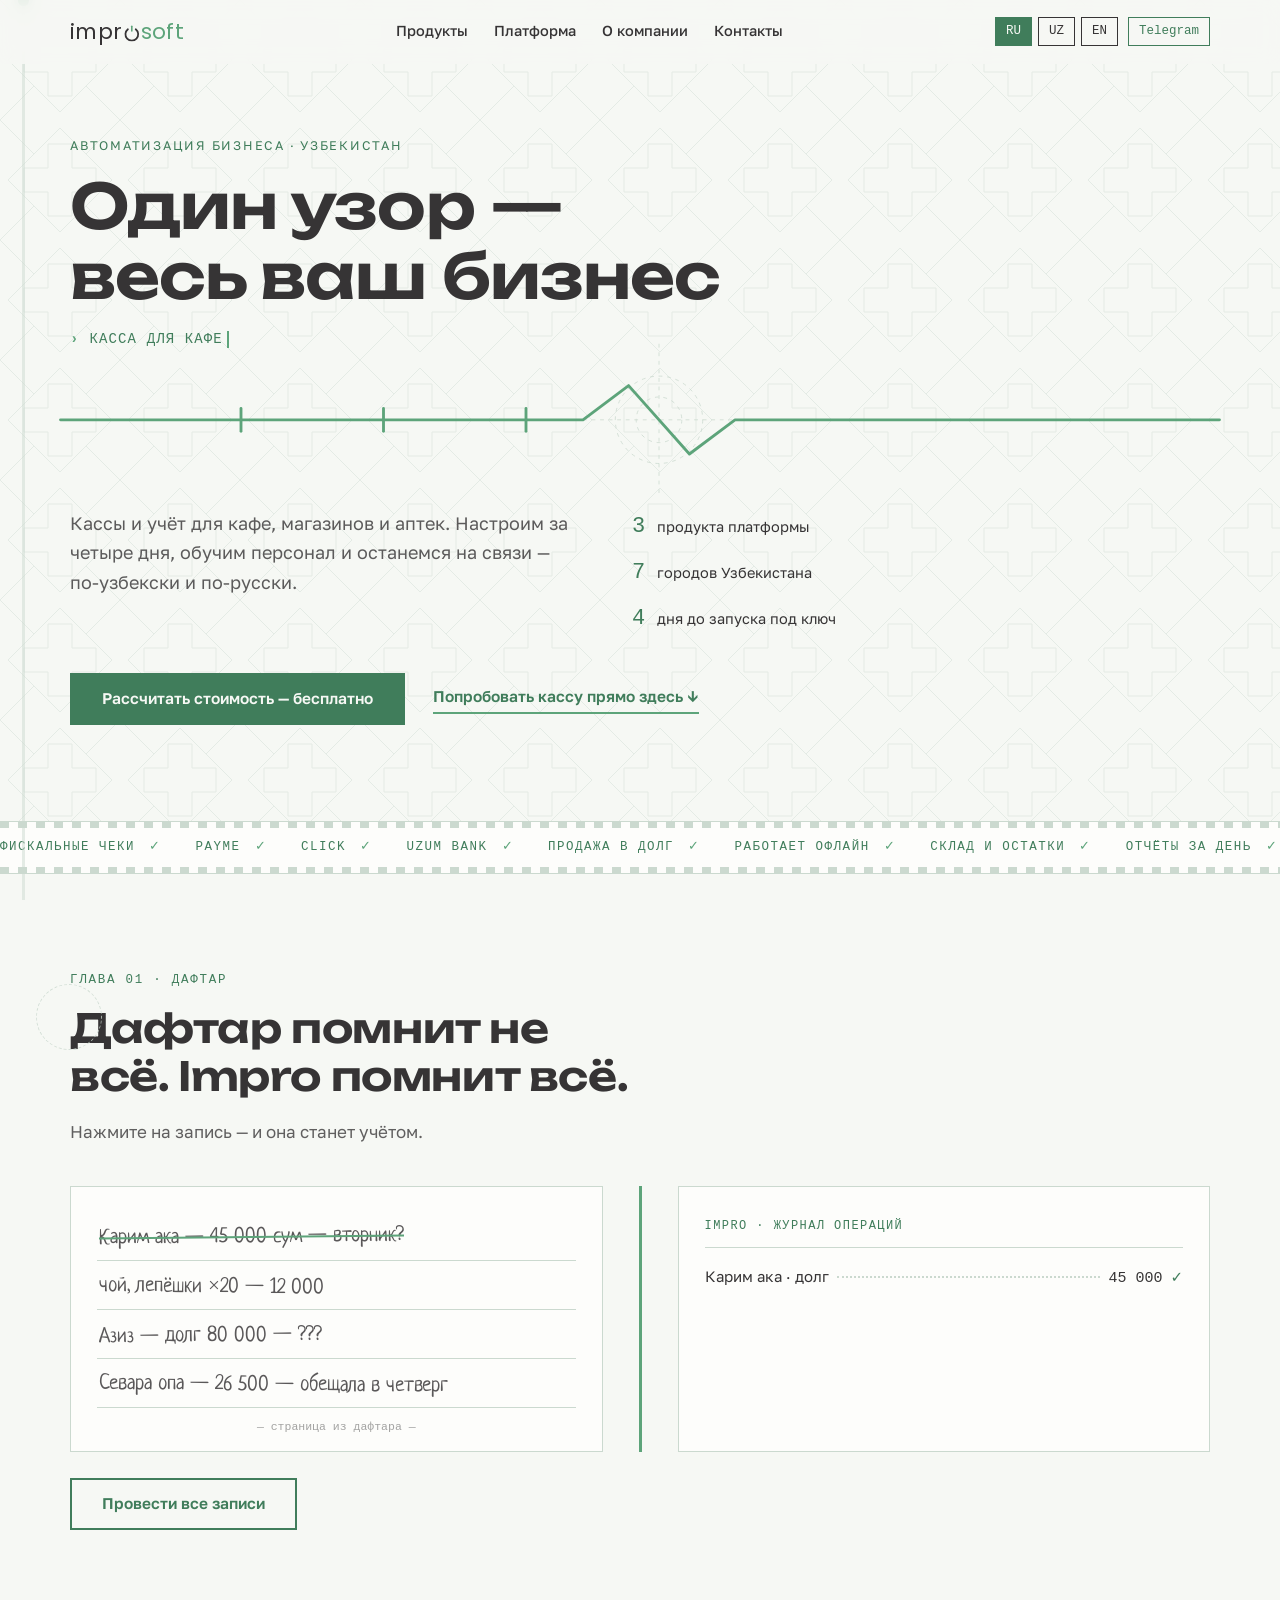
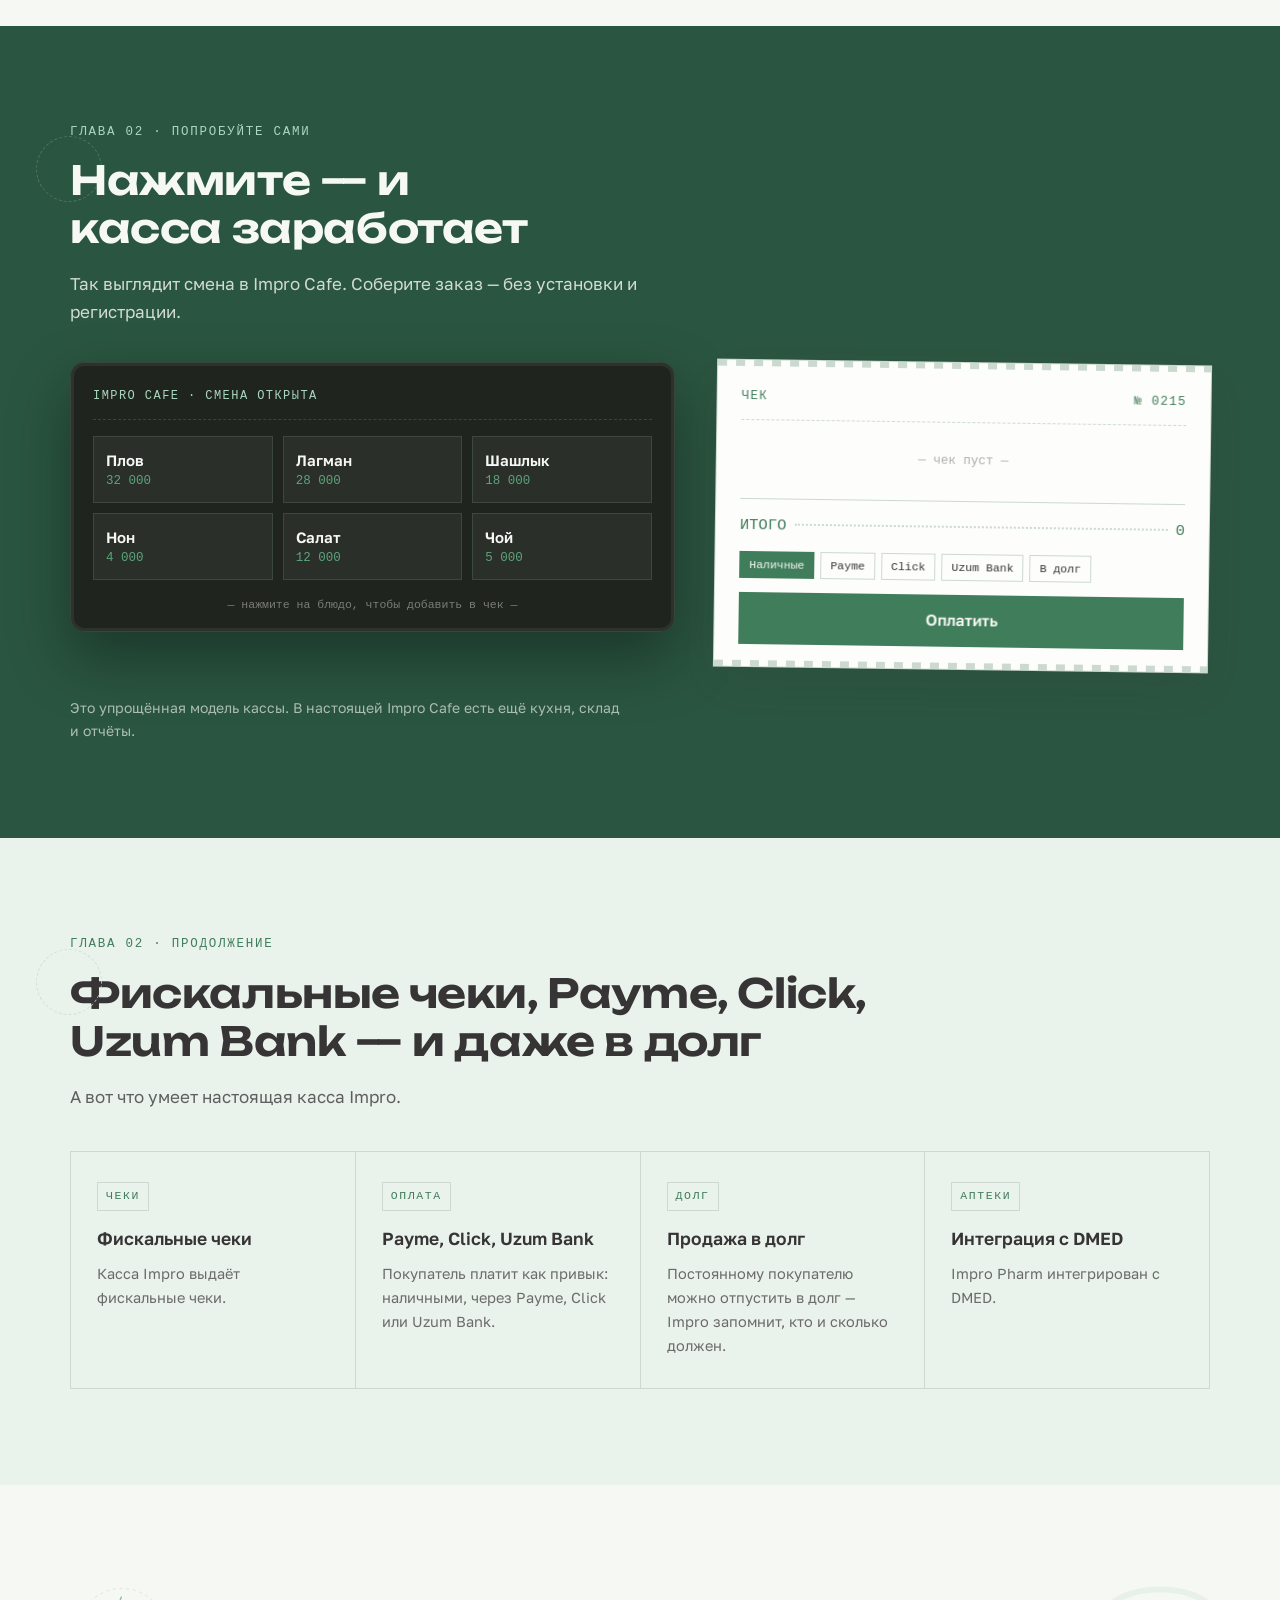
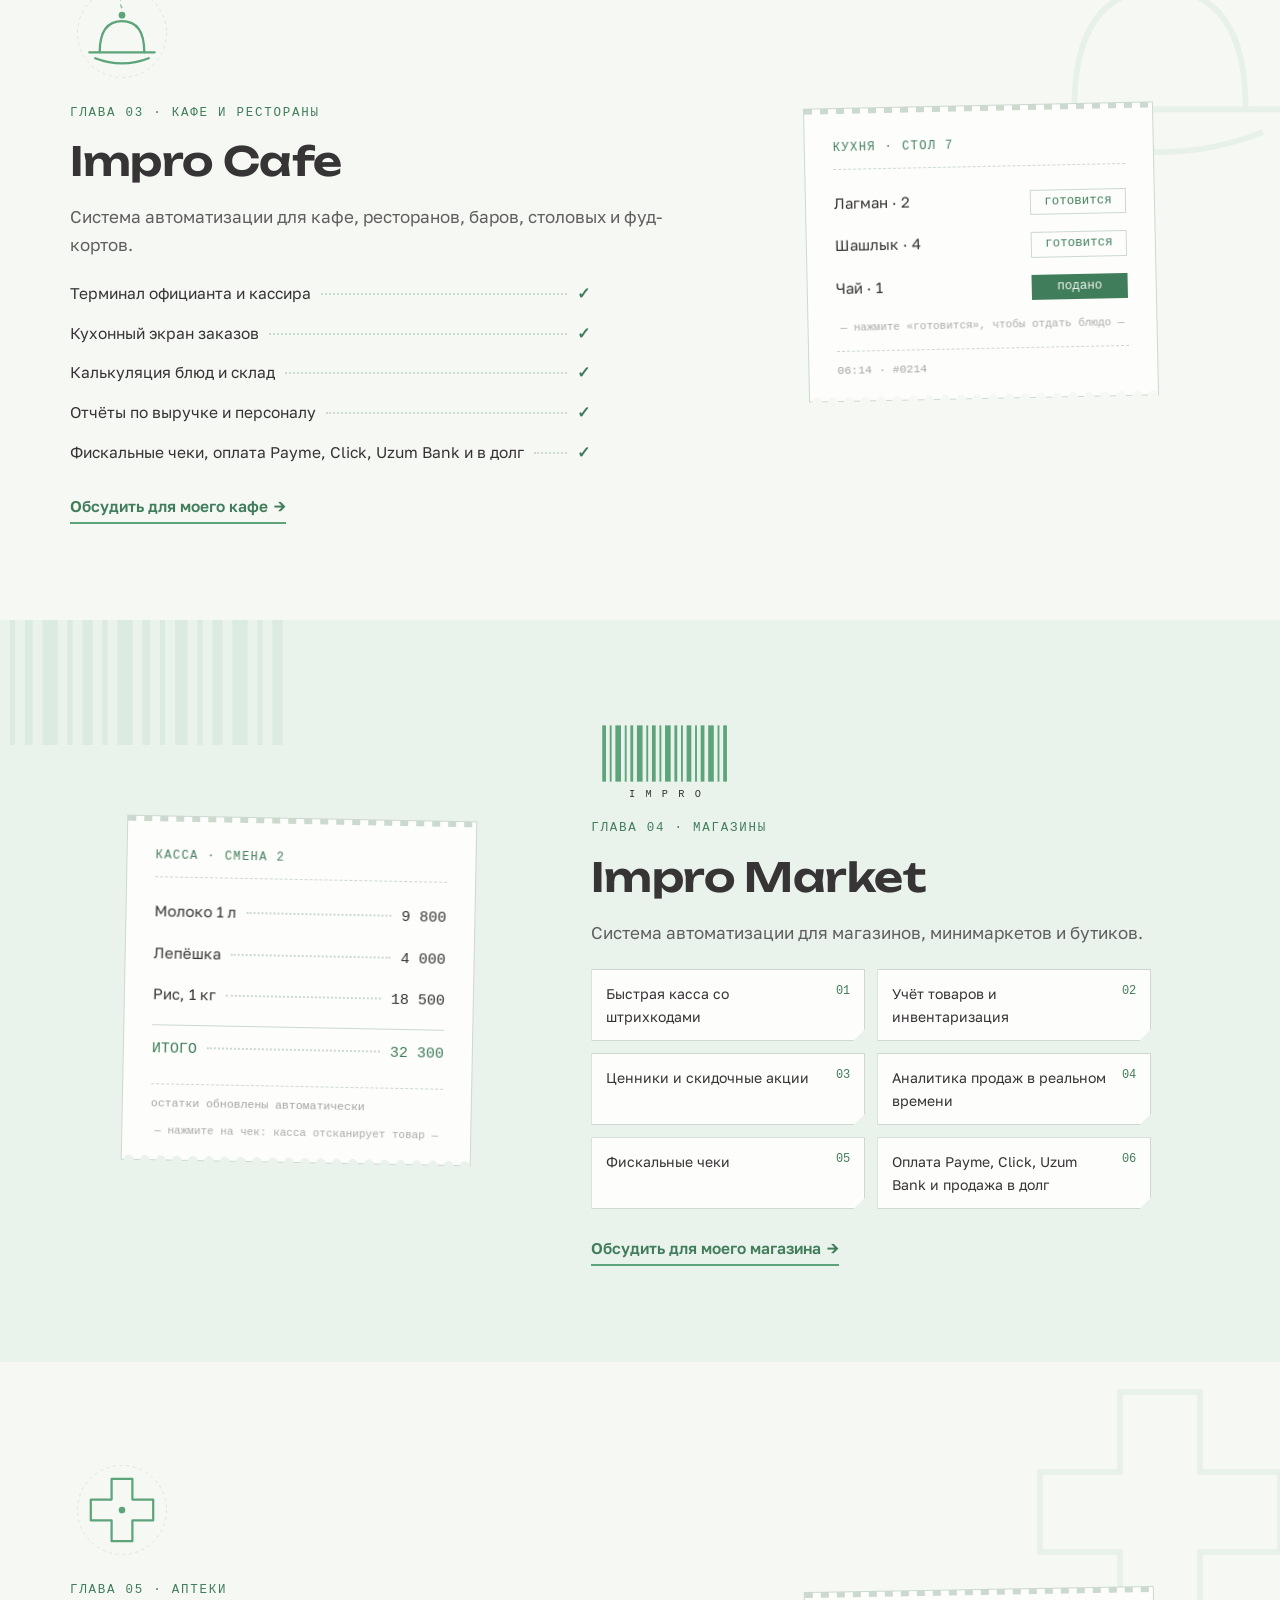
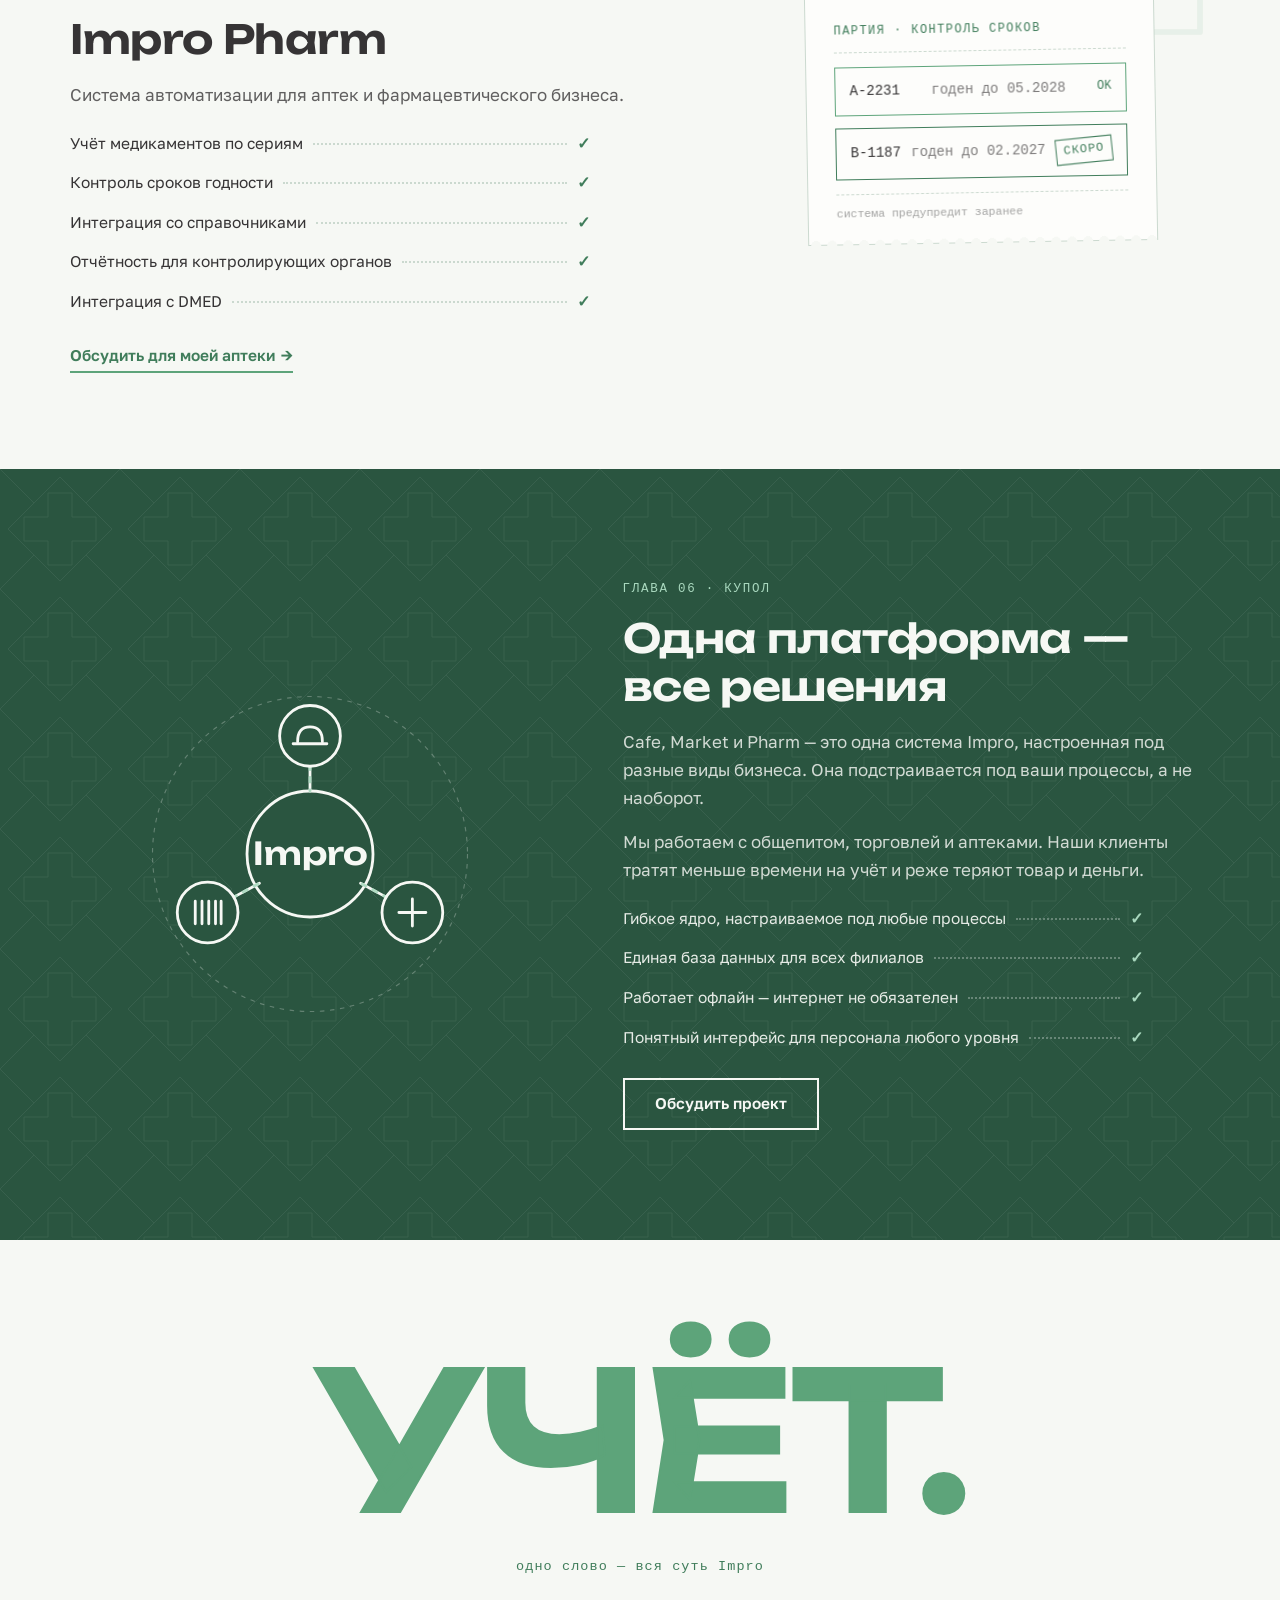
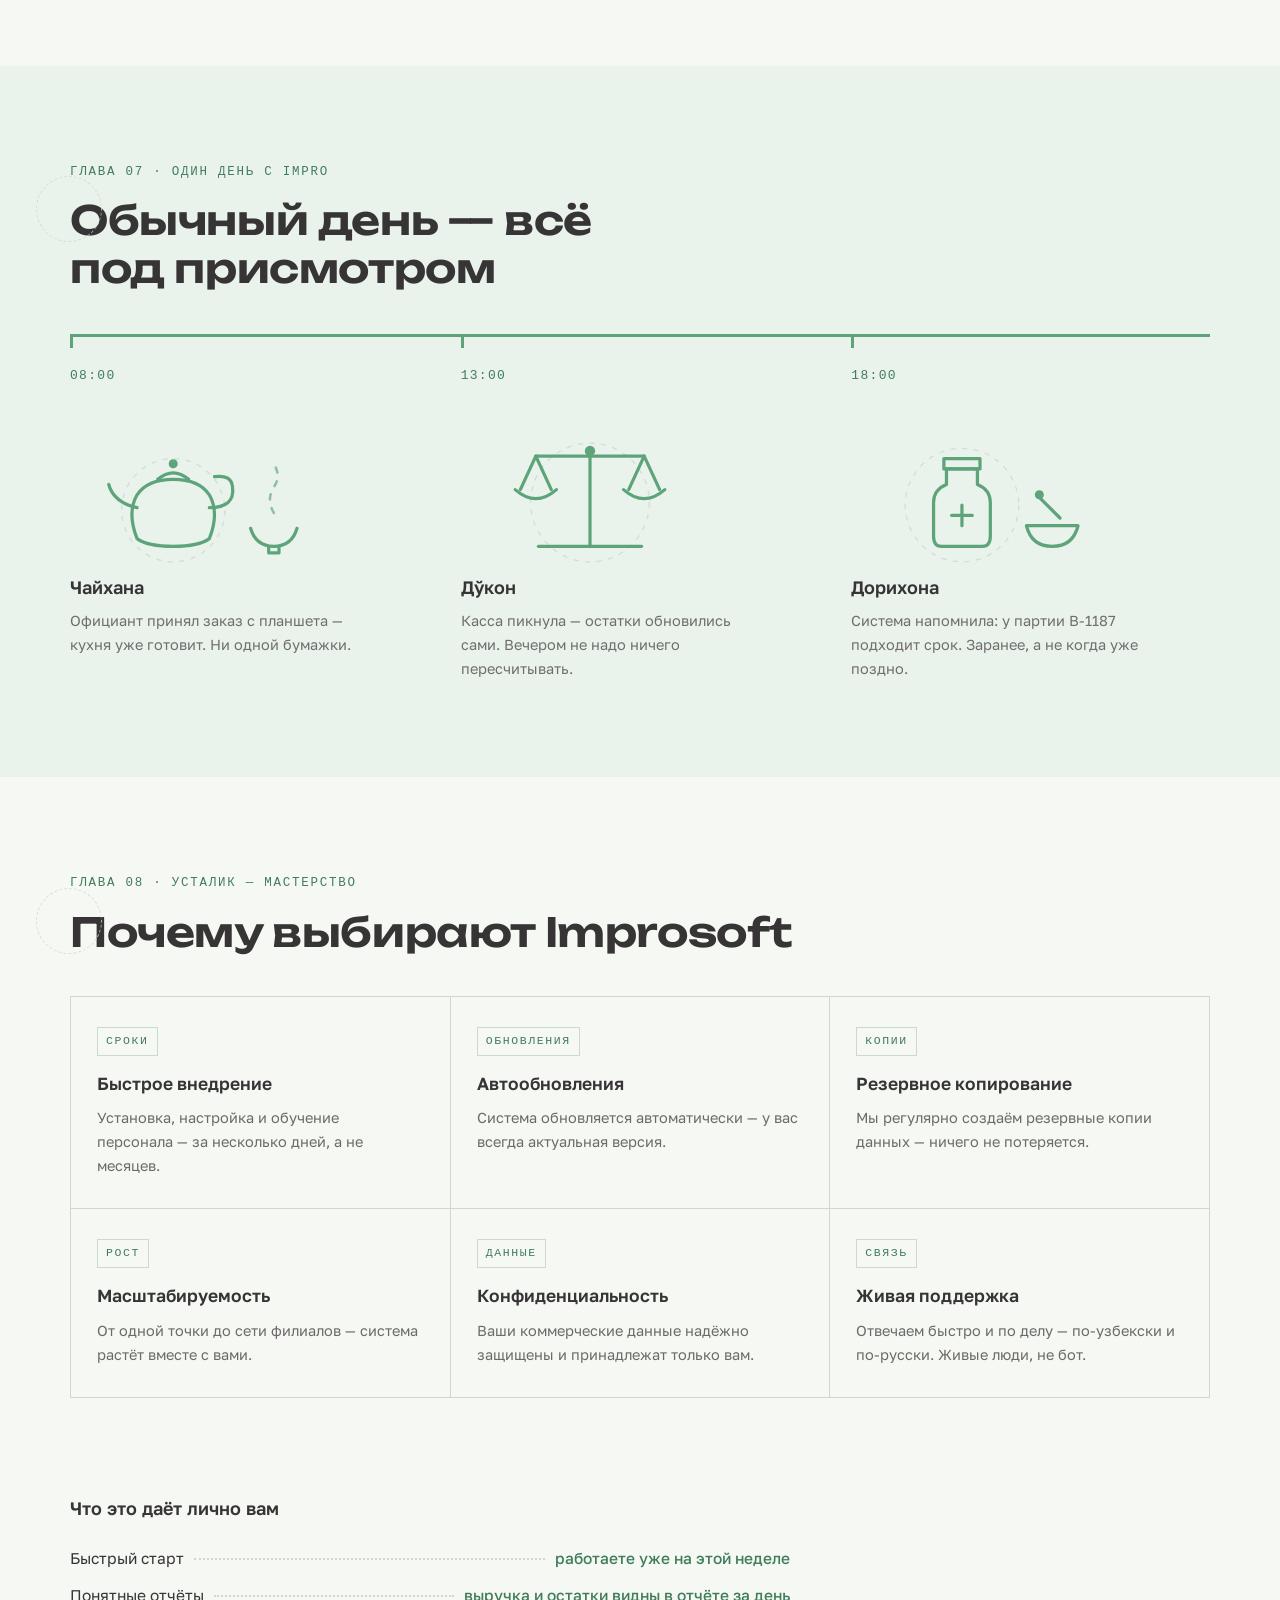
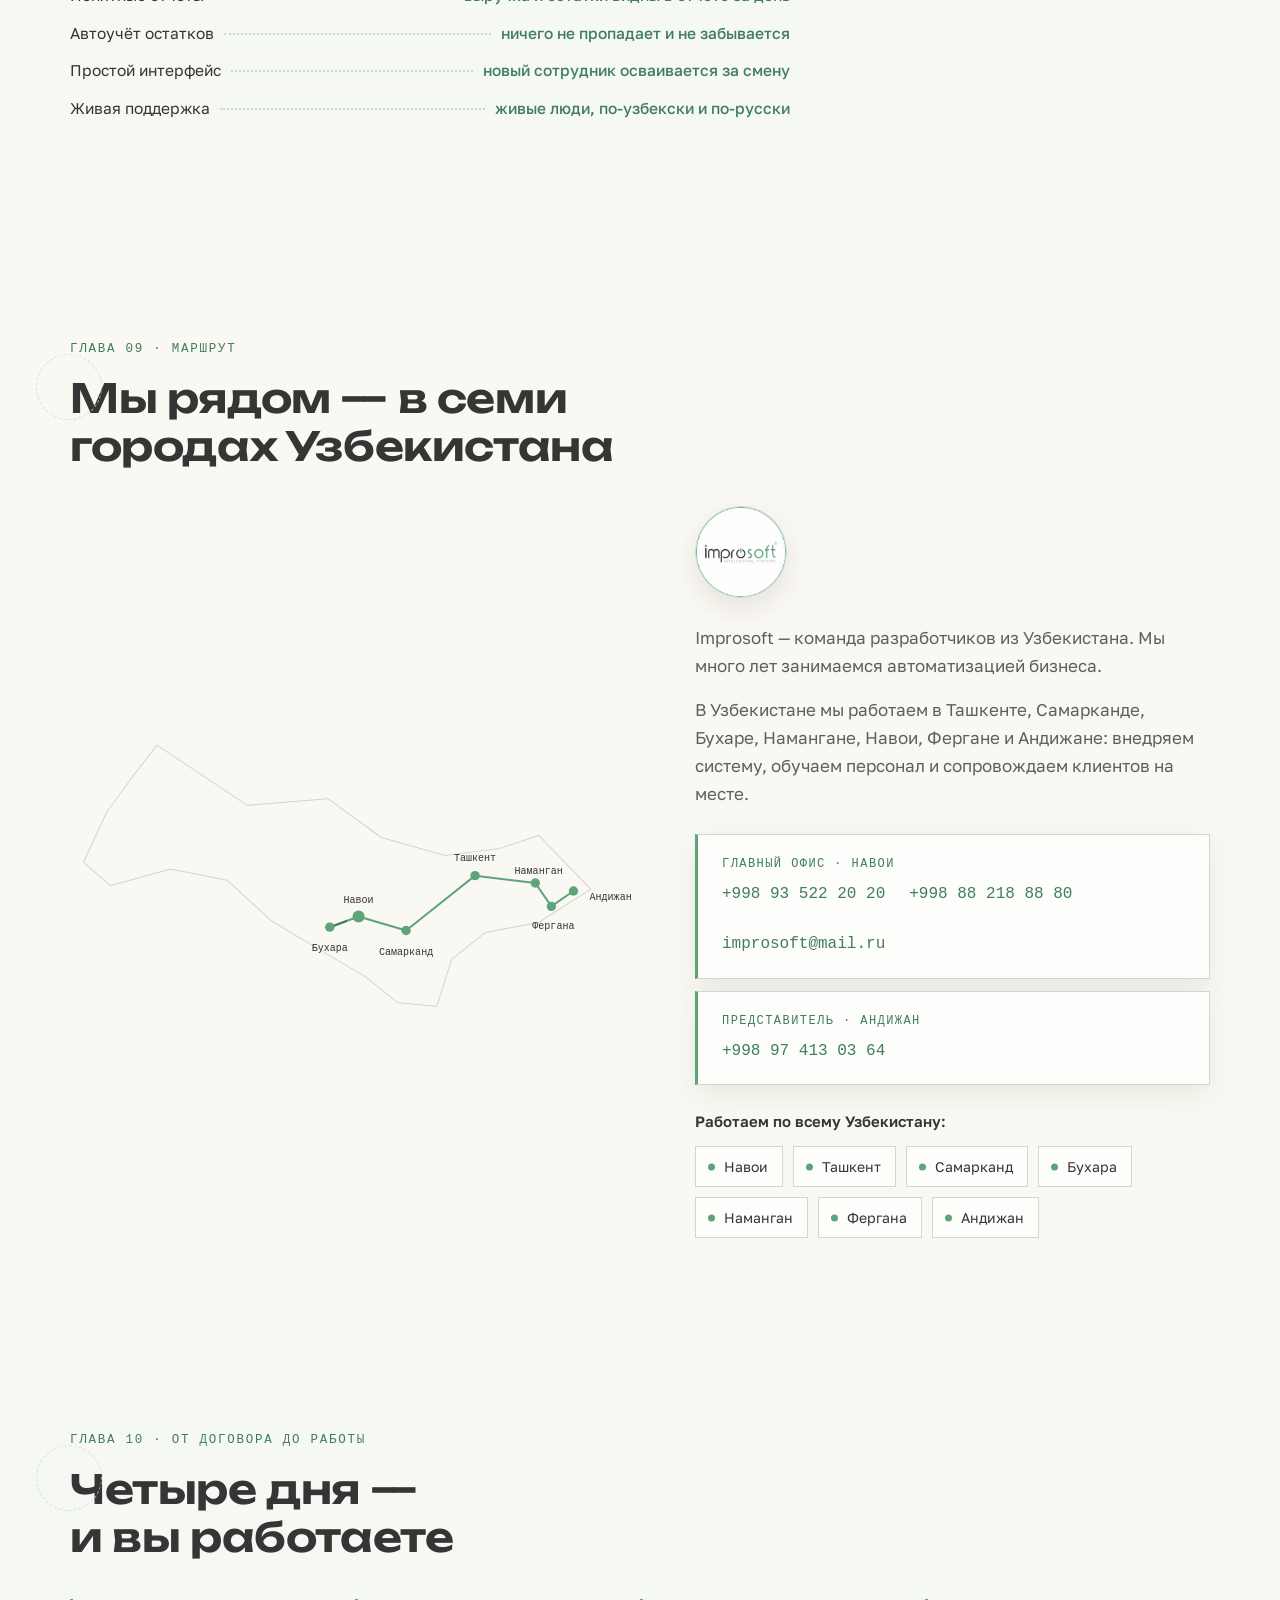
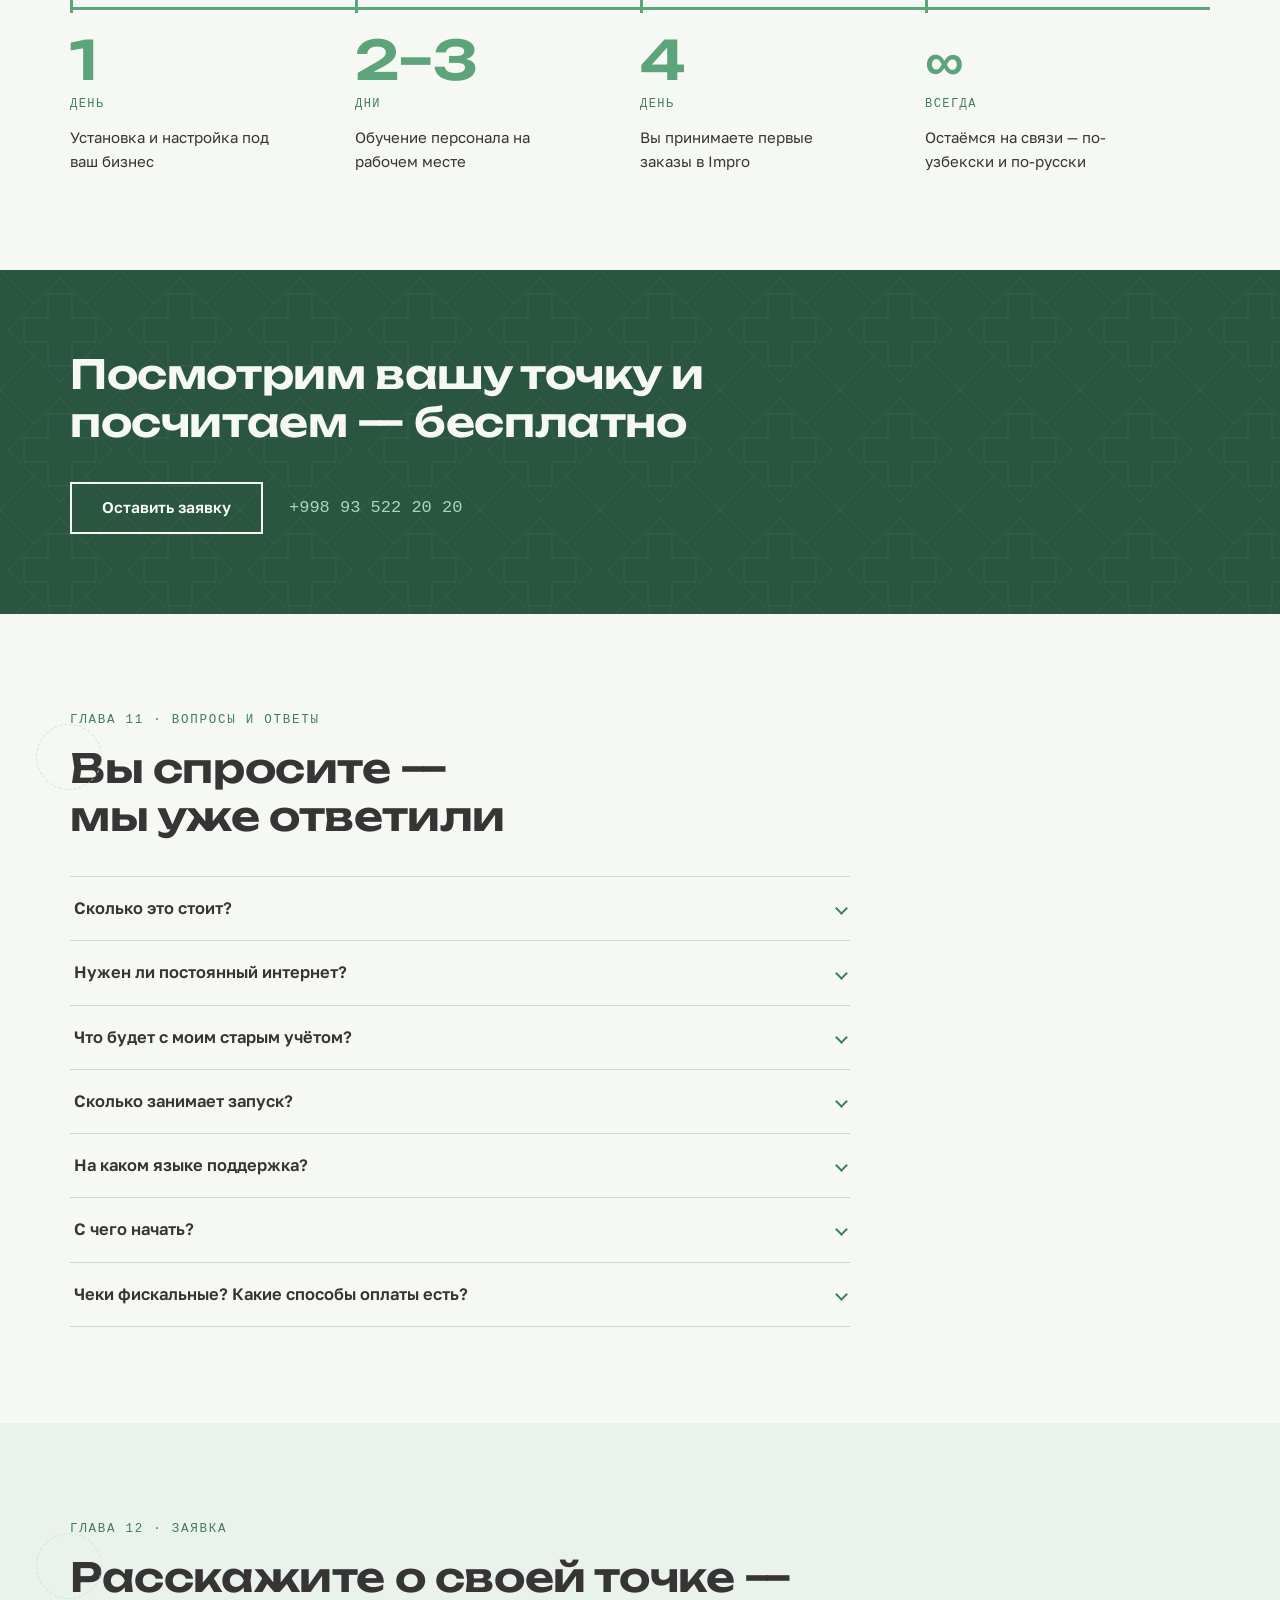
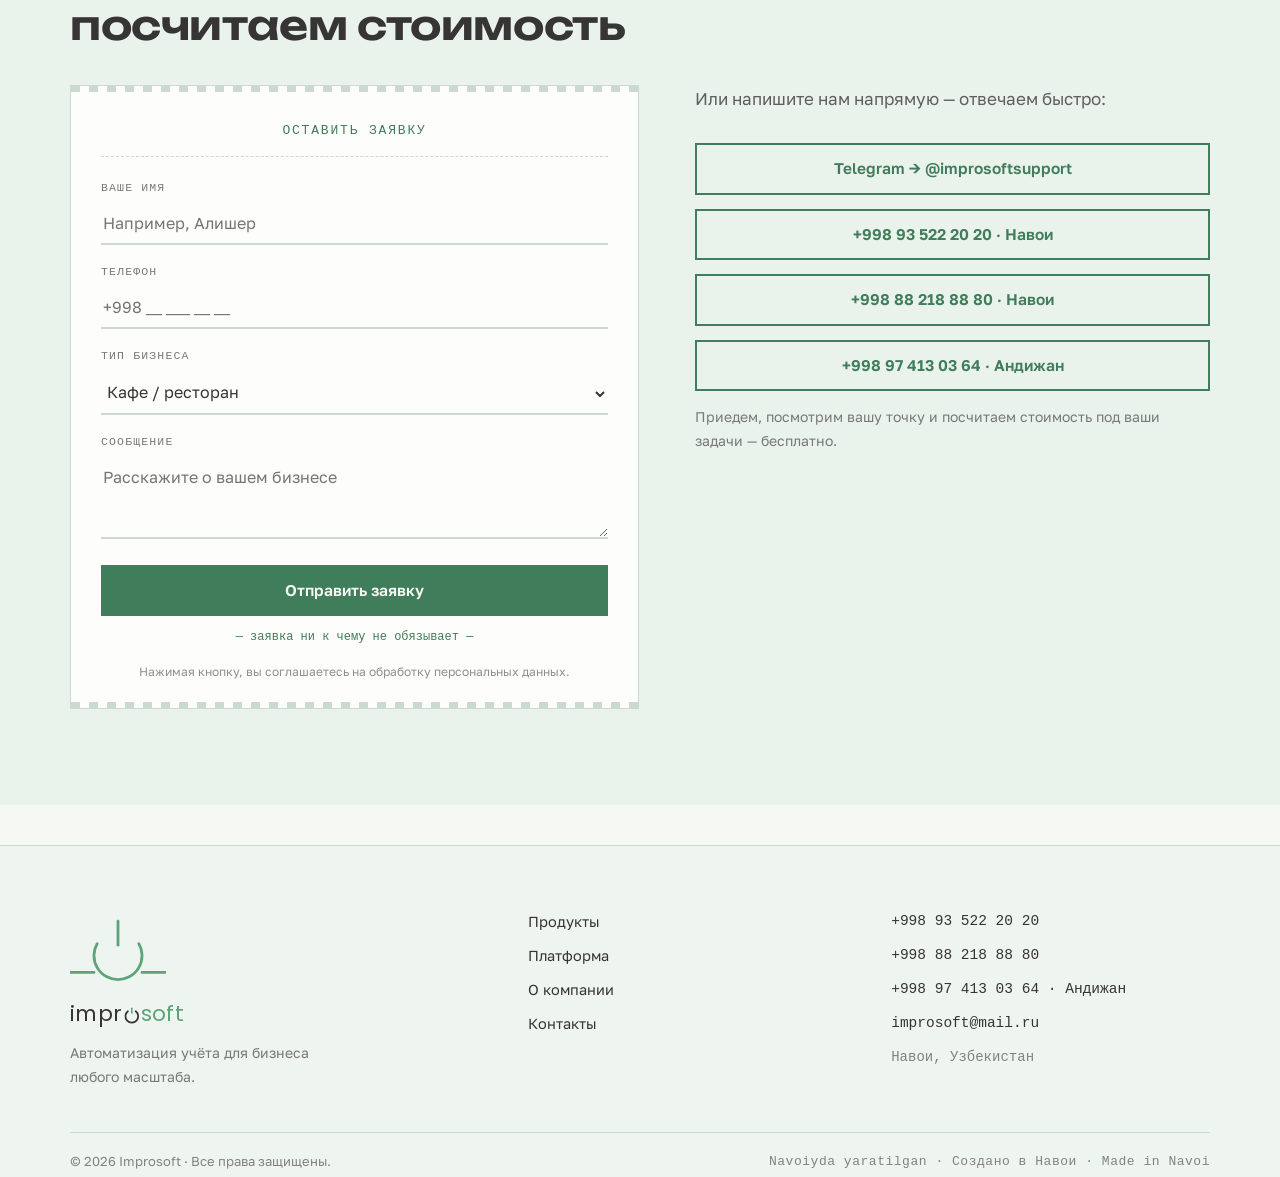
==== commit 27e8973c: "v3.5: сайт в движении (scroll-reveal, лента-чек, печатная строка, орбита купола, пульс карты, эффект" ====
--- a/index.html
+++ b/index.html
@@ -21,7 +21,7 @@
   <link rel="preconnect" href="https://fonts.googleapis.com">
   <link rel="preconnect" href="https://fonts.gstatic.com" crossorigin>
   <link href="https://fonts.googleapis.com/css2?family=Unbounded:wght@500;600&family=Golos+Text:wght@400;500;600&family=PT+Mono&family=Neucha&family=Poppins:wght@400&display=swap" rel="stylesheet">
-  <link rel="stylesheet" href="css/styles.css">
+  <link rel="stylesheet" href="css/styles.css?v=3.5.0">
 </head>
 <body>
 
@@ -32,6 +32,7 @@
   <div class="spine" aria-hidden="true">
     <span class="spine__track"></span>
     <span class="spine__fill" id="spineFill"></span>
+    <span class="spine__dot" id="spineDot"></span>
   </div>
 
   <!-- ===== Шапка ===== -->
@@ -57,10 +58,14 @@
 
   <main>
     <!-- ===== 1. CHIZMA — первый штрих ===== -->
-    <section class="hero" id="chizma">
-      <div class="frame">
+    <section class="hero" id="chizma" data-live>
+      <div class="girih" aria-hidden="true"></div>
+      <div class="frame" data-reveal="stagger">
         <p class="kicker" data-i18n="hero2.kicker">Автоматизация бизнеса · Узбекистан</p>
         <h1 class="hero__title" data-i18n="hero2.title">Один узор — весь ваш бизнес</h1>
+
+        <!-- печатная строка: касса для кафе → учёт для магазина → партии для аптеки -->
+        <p class="hero__type mono"><span id="heroType" data-i18n="hero.type1">касса для кафе</span><i class="caret" aria-hidden="true"></i></p>
 
         <!-- Линия рождается: подрисовка + штрих с гирих-изломом -->
         <div class="hero__line" aria-hidden="true">
@@ -86,9 +91,9 @@
         <div class="hero__row">
           <p class="hero__sub" data-i18n="hero2.sub">Кассы и учёт для кафе, магазинов и аптек. Настроим за четыре дня, обучим персонал и останемся на связи — по-узбекски и по-русски.</p>
           <ul class="hero__stats">
-            <li><b class="mono">3</b> <span data-i18n="hero.stat1">продукта платформы</span></li>
-            <li><b class="mono">6</b> <span data-i18n="hero.stat2">городов Узбекистана</span></li>
-            <li><b class="mono">4</b> <span data-i18n="hero.stat3">дня до запуска под ключ</span></li>
+            <li><b class="mono" data-count="3">3</b> <span data-i18n="hero.stat1">продукта платформы</span></li>
+            <li><b class="mono" data-count="7">7</b> <span data-i18n="hero.stat2">городов Узбекистана</span></li>
+            <li><b class="mono" data-count="4">4</b> <span data-i18n="hero.stat3">дня до запуска под ключ</span></li>
           </ul>
         </div>
 
@@ -99,14 +104,34 @@
       </div>
     </section>
 
+    <!-- Лента-чек: возможности Impro бегут, как чековая лента -->
+    <div class="tape" data-live aria-label="Возможности Impro" data-i18n-aria-label="tape.label">
+      <div class="tape__belt" id="tapeBelt">
+        <ul class="tape__list">
+          <li class="mono" data-i18n="tape.i1">Фискальные чеки</li>
+          <li class="mono" data-i18n="tape.i2">Payme</li>
+          <li class="mono" data-i18n="tape.i3">Click</li>
+          <li class="mono" data-i18n="tape.i4">Uzum Bank</li>
+          <li class="mono" data-i18n="tape.i5">Продажа в долг</li>
+          <li class="mono" data-i18n="tape.i6">Работает офлайн</li>
+          <li class="mono" data-i18n="tape.i7">Склад и остатки</li>
+          <li class="mono" data-i18n="tape.i8">Отчёты за день</li>
+          <li class="mono" data-i18n="tape.i9">Кухонный экран</li>
+          <li class="mono" data-i18n="tape.i10">DMED для аптек</li>
+          <li class="mono" data-i18n="tape.i11">Запуск за 4 дня</li>
+          <li class="mono" data-i18n="tape.i12">Поддержка по-узбекски и по-русски</li>
+        </ul>
+      </div>
+    </div>
+
     <!-- ===== 2. ДАФТАР — порог между памятью и учётом ===== -->
     <section class="section section--warm daftar" id="daftar">
-      <div class="frame">
+      <div class="frame" data-reveal="stagger">
         <p class="kicker mono" data-i18n="daftar.kicker">Глава 01 · Дафтар</p>
         <h2 class="h2 underdrawn" data-i18n="daftar.title">Дафтар помнит не всё. Impro помнит всё.</h2>
         <p class="lead" data-i18n="daftar.sub">Нажмите на запись — и она станет учётом.</p>
 
-        <div class="daftar__board">
+        <div class="daftar__board" data-reveal="up">
           <div class="daftar__paper" id="daftarPaper" aria-live="polite">
             <button class="dentry" type="button" data-row="0">
               <span class="dentry__hand" data-i18n="daftar.e1">Карим ака — 45 000 сум — вторник?</span>
@@ -167,12 +192,13 @@
     <!-- ===== 3. IMPRO CAFE — узел-розетка ===== -->
     <!-- ===== 2a. ПОПРОБУЙТЕ САМИ: мини-касса ===== -->
     <section class="section try try--dark ondark" id="try">
-      <div class="frame">
+      <i class="inkglow" aria-hidden="true"></i>
+      <div class="frame" data-reveal="stagger">
         <p class="kicker mono" data-i18n="try.kicker">Глава 02 · Попробуйте сами</p>
         <h2 class="h2 underdrawn" data-i18n="try.title">Нажмите — и касса заработает</h2>
         <p class="lead" data-i18n="try.sub">Так выглядит смена в Impro Cafe. Соберите заказ — без установки и регистрации.</p>
-        <div class="try__grid">
-          <div class="pos pos--screen">
+        <div class="try__grid" data-reveal="stagger">
+          <div class="pos pos--screen" data-tilt="3">
             <p class="pos__head mono" data-i18n="try.posHead">IMPRO CAFE · СМЕНА ОТКРЫТА</p>
             <div class="pos__items">
               <button class="pos__item" type="button" data-name="i1" data-price="32000"><span data-i18n="try.i1">Плов</span><b class="mono">32 000</b></button>
@@ -213,11 +239,11 @@
 
     <!-- ===== 2b. ЧТО УМЕЕТ НАСТОЯЩАЯ КАССА: фискальные чеки, оплаты, долг, DMED ===== -->
     <section class="section section--tint rules" id="rules">
-      <div class="frame">
+      <div class="frame" data-reveal="stagger">
         <p class="kicker mono" data-i18n="rules.kicker">Глава 02 · продолжение</p>
         <h2 class="h2 underdrawn" data-i18n="rules.title">Фискальные чеки, Payme, Click, Uzum Bank — и даже в долг</h2>
         <p class="lead" data-i18n="rules.sub">А вот что умеет настоящая касса Impro.</p>
-        <div class="ledgertable ledgertable--4">
+        <div class="ledgertable ledgertable--4" data-reveal="print">
           <div class="lcell">
             <span class="lcell__tag mono" data-i18n="rules.t1">ЧЕКИ</span>
             <h3 data-i18n="rules.h1">Фискальные чеки</h3>
@@ -261,7 +287,7 @@
         <svg viewBox="0 0 140 140"><path d="M 40 96 Q 40 54 70 54 Q 100 54 100 96 M 26 96 H 114 M 34 104 Q 70 118 106 104"/></svg>
       </div>
       <div class="frame chapter__grid">
-        <div class="chapter__text">
+        <div class="chapter__text" data-reveal="stagger">
           <div class="knot" aria-hidden="true">
             <svg viewBox="0 0 140 140">
               <g class="underdraw"><circle cx="70" cy="70" r="60"/></g>
@@ -282,10 +308,10 @@
             <li><span data-i18n="products.cafe.f4">Отчёты по выручке и персоналу</span><span class="leaders__dots"></span><span class="leaders__tick mono">✓</span></li>
             <li><span data-i18n="products.cafe.f5">Фискальные чеки, оплата Payme, Click, Uzum Bank и в долг</span><span class="leaders__dots"></span><span class="leaders__tick mono">✓</span></li>
           </ul>
-          <a href="#zayavka" class="linklead" data-product="cafe" data-i18n="chap.cafe.cta">Обсудить для моего кафе →</a>
-        </div>
-        <div class="chapter__vignette">
-          <div class="ticket" id="cafeTicket">
+          <a href="#zayavka" class="linklead" data-product="cafe"><span data-i18n="chap.cafe.cta">Обсудить для моего кафе</span><i class="arrow" aria-hidden="true">→</i></a>
+        </div>
+        <div class="chapter__vignette" data-reveal="up">
+          <div class="ticket" id="cafeTicket" data-tilt="6">
             <p class="ticket__head mono" data-i18n="cafe.ticketHead">КУХНЯ · СТОЛ 7</p>
             <div class="ticket__row">
               <span data-i18n="cafe.dish1">Лагман · 2</span>
@@ -322,7 +348,7 @@
         </svg>
       </div>
       <div class="frame chapter__grid">
-        <div class="chapter__text">
+        <div class="chapter__text" data-reveal="stagger">
           <div class="knot knot--barcode" aria-hidden="true">
             <svg viewBox="0 0 160 90" id="barcodeSvg">
               <g class="barcode">
@@ -351,10 +377,10 @@
             <span class="tag"><i data-i18n="products.market.f5">Фискальные чеки</i><b class="mono">05</b></span>
             <span class="tag"><i data-i18n="products.market.f6">Оплата Payme, Click, Uzum Bank и продажа в долг</i><b class="mono">06</b></span>
           </div>
-          <a href="#zayavka" class="linklead" data-product="market" data-i18n="chap.market.cta">Обсудить для моего магазина →</a>
-        </div>
-        <div class="chapter__vignette">
-          <div class="shelf" role="button" tabindex="0" aria-label="Отсканировать товар" data-i18n-aria-label="market.scanLabel">
+          <a href="#zayavka" class="linklead" data-product="market"><span data-i18n="chap.market.cta">Обсудить для моего магазина</span><i class="arrow" aria-hidden="true">→</i></a>
+        </div>
+        <div class="chapter__vignette" data-reveal="up">
+          <div class="shelf" data-tilt="6" role="button" tabindex="0" aria-label="Отсканировать товар" data-i18n-aria-label="market.scanLabel">
             <p class="shelf__head mono" data-i18n="market.shelfHead">КАССА · СМЕНА 2</p>
             <div class="shelf__row" data-stock="24"><span data-i18n="market.i1">Молоко 1 л</span><span class="shelf__dots"></span><span class="mono">9 800</span></div>
             <div class="shelf__row" data-stock="60"><span data-i18n="market.i2">Лепёшка</span><span class="shelf__dots"></span><span class="mono">4 000</span></div>
@@ -374,7 +400,7 @@
         <svg viewBox="0 0 140 140"><path d="M 56 28 H 84 V 56 H 112 V 84 H 84 V 112 H 56 V 84 H 28 V 56 H 56 Z"/></svg>
       </div>
       <div class="frame chapter__grid">
-        <div class="chapter__text">
+        <div class="chapter__text" data-reveal="stagger">
           <div class="knot" aria-hidden="true">
             <svg viewBox="0 0 140 140">
               <g class="underdraw"><circle cx="70" cy="70" r="60"/></g>
@@ -392,10 +418,10 @@
             <li><span data-i18n="products.pharm.f4">Отчётность для контролирующих органов</span><span class="leaders__dots"></span><span class="leaders__tick mono">✓</span></li>
             <li><span data-i18n="products.pharm.f5">Интеграция с DMED</span><span class="leaders__dots"></span><span class="leaders__tick mono">✓</span></li>
           </ul>
-          <a href="#zayavka" class="linklead" data-product="pharm" data-i18n="chap.pharm.cta">Обсудить для моей аптеки →</a>
-        </div>
-        <div class="chapter__vignette">
-          <div class="batch">
+          <a href="#zayavka" class="linklead" data-product="pharm"><span data-i18n="chap.pharm.cta">Обсудить для моей аптеки</span><i class="arrow" aria-hidden="true">→</i></a>
+        </div>
+        <div class="chapter__vignette" data-reveal="up">
+          <div class="batch" data-tilt="6">
             <p class="batch__head mono" data-i18n="pharm.batchHead">ПАРТИЯ · КОНТРОЛЬ СРОКОВ</p>
             <div class="batch__cell">
               <span class="mono">A-2231</span>
@@ -414,26 +440,42 @@
     </section>
 
     <!-- ===== 6. КУПОЛ — платформа (единственная тёмная глава) ===== -->
-    <section class="dome" id="platform">
+    <section class="dome" id="platform" data-live>
+      <div class="girih girih--dark" aria-hidden="true"></div>
+      <i class="inkglow" aria-hidden="true"></i>
       <div class="frame dome__grid">
-        <div class="dome__visual" aria-hidden="true">
+        <div class="dome__visual" aria-hidden="true" data-live>
           <svg viewBox="0 0 320 320">
             <g class="underdraw underdraw--light">
               <circle cx="160" cy="160" r="140"/>
             </g>
-            <path class="drawknot" d="M 160 104 V 81 M 115 186 L 91 199 M 205 186 L 229 199"/>
-            <circle class="dome__sat" cx="160" cy="55" r="27"/>
-            <circle class="dome__sat" cx="69" cy="212" r="27"/>
-            <circle class="dome__sat" cx="251" cy="212" r="27"/>
-            <!-- мини-иконки: блюдо / штрих-код / крест -->
-            <path class="drawknot drawknot--late" d="M 149 60 Q 149 47 160 47 Q 171 47 171 60 M 145 62 H 175"/>
-            <path class="drawknot drawknot--late" d="M 58 202 V 222 M 64 202 V 222 M 70 202 V 222 M 76 202 V 222 M 81 202 V 222"/>
-            <path class="drawknot drawknot--late" d="M 251 200 V 224 M 239 212 H 263"/>
+            <circle class="dome__ring" cx="160" cy="160" r="56"/>
             <circle class="dome__corecircle" cx="160" cy="160" r="56"/>
             <text class="dome__core" x="160" y="170" text-anchor="middle">Impro</text>
           </svg>
-        </div>
-        <div class="dome__text">
+          <!-- орбита: спутники-продукты медленно обходят ядро (наложенный SVG — композитный transform), иконки не переворачиваются -->
+          <svg class="dome__orbit" viewBox="0 0 320 320">
+            <path class="drawknot" d="M 160 104 V 81 M 115 186 L 91 199 M 205 186 L 229 199"/>
+            <!-- данные стекаются в ядро: пунктир бежит от спутников к центру -->
+            <path class="dome__pulse" d="M 160 81 V 104"/>
+            <path class="dome__pulse" d="M 91 199 L 115 186"/>
+            <path class="dome__pulse" d="M 229 199 L 205 186"/>
+            <!-- мини-иконки: блюдо / штрих-код / крест -->
+            <g class="dome__satg">
+              <circle class="dome__sat" cx="160" cy="55" r="27"/>
+              <path class="drawknot drawknot--late" d="M 149 60 Q 149 47 160 47 Q 171 47 171 60 M 145 62 H 175"/>
+            </g>
+            <g class="dome__satg">
+              <circle class="dome__sat" cx="69" cy="212" r="27"/>
+              <path class="drawknot drawknot--late" d="M 58 202 V 222 M 64 202 V 222 M 70 202 V 222 M 76 202 V 222 M 81 202 V 222"/>
+            </g>
+            <g class="dome__satg">
+              <circle class="dome__sat" cx="251" cy="212" r="27"/>
+              <path class="drawknot drawknot--late" d="M 251 200 V 224 M 239 212 H 263"/>
+            </g>
+          </svg>
+        </div>
+        <div class="dome__text" data-reveal="stagger">
           <p class="kicker mono" data-i18n="dome.kicker">Глава 06 · Купол</p>
           <h2 class="h2" data-i18n="platform.title">Одна платформа — все решения</h2>
           <p class="lead" data-i18n="platform.text1">Cafe, Market и Pharm — это одна система Impro, настроенная под разные виды бизнеса. Она подстраивается под ваши процессы, а не наоборот.</p>
@@ -452,7 +494,7 @@
     <!-- ===== 7. USTALIK — почему Improsoft (тихая глава) ===== -->
     <!-- Гигантское слово: одно на каждом языке -->
     <section class="bigword">
-      <div class="frame">
+      <div class="frame" data-reveal="stagger">
         <p class="bigword__word" data-i18n="bigword.word">УЧЁТ.</p>
         <p class="bigword__caption mono" data-i18n="bigword.caption">одно слово — вся суть Impro</p>
       </div>
@@ -460,10 +502,10 @@
 
     <!-- ===== 7. ОДИН ДЕНЬ С IMPRO ===== -->
     <section class="section section--tint dayline" id="day">
-      <div class="frame">
+      <div class="frame" data-reveal="stagger">
         <p class="kicker mono" data-i18n="day.kicker">Глава 07 · Один день с Impro</p>
         <h2 class="h2 underdrawn" data-i18n="day.title">Обычный день — всё под присмотром</h2>
-        <div class="dayline__grid">
+        <div class="dayline__grid" data-reveal="stagger">
           <article class="daycard">
             <p class="daycard__time mono">08:00</p>
             <div class="daycard__art knot" aria-hidden="true">
@@ -521,10 +563,10 @@
     </section>
 
     <section class="section" id="ustalik">
-      <div class="frame">
+      <div class="frame" data-reveal="stagger">
         <p class="kicker mono" data-i18n="ustalik.kicker">Глава 08 · Усталик — мастерство</p>
         <h2 class="h2 underdrawn" data-i18n="features.title">Почему выбирают Improsoft</h2>
-        <div class="ledgertable">
+        <div class="ledgertable" data-reveal="print">
           <div class="lcell">
             <span class="lcell__tag mono" data-i18n="ustalik.t1">СРОКИ</span>
             <h3 data-i18n="features.f1.title">Быстрое внедрение</h3>
@@ -562,9 +604,9 @@
     <!-- ===== 8. МАРШРУТ — линия становится картой ===== -->
     <!-- «Что это даёт вам»: обещания в выгодах владельца -->
     <section class="promisesband">
-      <div class="frame">
+      <div class="frame" data-reveal="stagger">
         <h3 class="promises__title" data-i18n="prom.title">Что это даёт лично вам</h3>
-        <ul class="leaders leaders--promises">
+        <ul class="leaders leaders--promises" data-reveal="stagger">
           <li><span data-i18n="prom.p1">Быстрый старт</span><span class="leaders__dots"></span><span class="promises__gain" data-i18n="prom.g1">работаете уже на этой неделе</span></li>
           <li><span data-i18n="prom.p2">Понятные отчёты</span><span class="leaders__dots"></span><span class="promises__gain" data-i18n="prom.g2">выручка и остатки видны в отчёте за день</span></li>
           <li><span data-i18n="prom.p3">Автоучёт остатков</span><span class="leaders__dots"></span><span class="promises__gain" data-i18n="prom.g3">ничего не пропадает и не забывается</span></li>
@@ -575,35 +617,44 @@
     </section>
 
     <section class="section section--warm route" id="route">
-      <div class="frame">
+      <div class="frame" data-reveal="stagger">
         <p class="kicker mono" data-i18n="route.kicker">Глава 09 · Маршрут</p>
-        <h2 class="h2 underdrawn" data-i18n="route.title">Мы рядом — в шести городах Узбекистана</h2>
-        <div class="route__grid">
-          <div class="route__map" aria-hidden="true">
-            <svg viewBox="0 0 790 440">
+        <h2 class="h2 underdrawn" data-i18n="route.title">Мы рядом — в семи городах Узбекистана</h2>
+        <div class="route__grid" data-reveal="stagger">
+          <div class="route__map" aria-hidden="true" data-live>
+            <svg viewBox="0 0 850 440">
               <!-- стилизованный контур Узбекистана -->
               <path class="mapoutline" d="M 130 30 L 265 120 L 385 110 L 465 168 L 560 195 L 640 185
                 L 700 165 L 778 245 L 700 295 L 620 310 L 570 350 L 548 420 L 490 415 L 440 375
                 L 380 340 L 300 292 L 235 232 L 150 215 L 60 240 L 20 205 L 55 130 L 95 75 Z"/>
-              <path class="drawline routepath" d="M 388 302 L 431 286 L 502 307 L 605 225 L 695 236 L 719 271"/>
-              <g class="city" style="--d:0s"><circle cx="388" cy="302" r="7"/><text x="388" y="338" text-anchor="middle" data-i18n="city.bukhara">Бухара</text></g>
-              <g class="city" style="--d:.15s"><circle cx="431" cy="286" r="7"/><text x="431" y="266" text-anchor="middle" data-i18n="city.navoi">Навои</text></g>
-              <g class="city" style="--d:.3s"><circle cx="502" cy="307" r="7"/><text x="502" y="343" text-anchor="middle" data-i18n="city.samarkand">Самарканд</text></g>
-              <g class="city" style="--d:.45s"><circle cx="605" cy="225" r="7"/><text x="605" y="203" text-anchor="middle" data-i18n="city.tashkent">Ташкент</text></g>
-              <g class="city" style="--d:.6s"><circle cx="695" cy="236" r="7"/><text x="700" y="222" text-anchor="middle" data-i18n="city.namangan">Наманган</text></g>
-              <g class="city" style="--d:.75s"><circle cx="719" cy="271" r="7"/><text x="722" y="305" text-anchor="middle" data-i18n="city.fergana">Фергана</text></g>
+              <path class="drawline routepath" d="M 388 302 L 431 286 L 502 307 L 605 225 L 695 236 L 719 271 L 752 248"/>
+              <!-- бегущий штрих: линия продолжает двигаться по маршруту -->
+              <path class="routepath routepath--run" d="M 388 302 L 431 286 L 502 307 L 605 225 L 695 236 L 719 271 L 752 248"/>
+              <g class="city" style="--d:0s"><circle class="city__ring" cx="388" cy="302" r="7"/><circle cx="388" cy="302" r="7"/><text x="388" y="338" text-anchor="middle" data-i18n="city.bukhara">Бухара</text></g>
+              <g class="city city--hq" style="--d:.15s"><circle class="city__ring" cx="431" cy="286" r="7"/><circle cx="431" cy="286" r="7"/><text x="431" y="266" text-anchor="middle" data-i18n="city.navoi">Навои</text></g>
+              <g class="city" style="--d:.3s"><circle class="city__ring" cx="502" cy="307" r="7"/><circle cx="502" cy="307" r="7"/><text x="502" y="343" text-anchor="middle" data-i18n="city.samarkand">Самарканд</text></g>
+              <g class="city" style="--d:.45s"><circle class="city__ring" cx="605" cy="225" r="7"/><circle cx="605" cy="225" r="7"/><text x="605" y="203" text-anchor="middle" data-i18n="city.tashkent">Ташкент</text></g>
+              <g class="city" style="--d:.6s"><circle class="city__ring" cx="695" cy="236" r="7"/><circle cx="695" cy="236" r="7"/><text x="700" y="222" text-anchor="middle" data-i18n="city.namangan">Наманган</text></g>
+              <g class="city" style="--d:.75s"><circle class="city__ring" cx="719" cy="271" r="7"/><circle cx="719" cy="271" r="7"/><text x="722" y="305" text-anchor="middle" data-i18n="city.fergana">Фергана</text></g>
+              <g class="city" style="--d:.9s"><circle class="city__ring" cx="752" cy="248" r="7"/><circle cx="752" cy="248" r="7"/><text x="776" y="262" text-anchor="start" data-i18n="city.andijan">Андижан</text></g>
             </svg>
           </div>
           <div class="route__text">
             <img class="emblem" src="assets/logo.jpg" alt="Логотип Improsoft" width="92" height="92" loading="lazy">
             <p class="lead" data-i18n="about.text1">Improsoft — команда разработчиков из Узбекистана. Мы много лет занимаемся автоматизацией бизнеса.</p>
-            <p class="lead" data-i18n="about.text2">В Узбекистане мы работаем в Ташкенте, Самарканде, Бухаре, Намангане, Навои и Фергане: внедряем систему, обучаем персонал и сопровождаем клиентов на месте.</p>
-            <div class="hq">
+            <p class="lead" data-i18n="about.text2">В Узбекистане мы работаем в Ташкенте, Самарканде, Бухаре, Намангане, Навои, Фергане и Андижане: внедряем систему, обучаем персонал и сопровождаем клиентов на месте.</p>
+            <div class="hq" data-tilt="4">
               <p class="hq__label mono" data-i18n="contacts.hq">Главный офис · Навои</p>
               <div class="hq__row">
                 <a class="mono" href="tel:+998935222020">+998 93 522 20 20</a>
                 <a class="mono" href="tel:+998882188880">+998 88 218 88 80</a>
                 <a class="mono" href="mailto:improsoft@mail.ru">improsoft@mail.ru</a>
+              </div>
+            </div>
+            <div class="hq hq--rep" data-tilt="4">
+              <p class="hq__label mono" data-i18n="contacts.rep">Представитель · Андижан</p>
+              <div class="hq__row">
+                <a class="mono" href="tel:+998974130364">+998 97 413 03 64</a>
               </div>
             </div>
             <p class="cities__label" data-i18n="route.citiesLabel">Работаем по всему Узбекистану:</p>
@@ -614,6 +665,7 @@
               <li data-i18n="city.bukhara">Бухара</li>
               <li data-i18n="city.namangan">Наманган</li>
               <li data-i18n="city.fergana">Фергана</li>
+              <li data-i18n="city.andijan">Андижан</li>
             </ul>
           </div>
         </div>
@@ -622,10 +674,10 @@
 
     <!-- ===== 9. ЧЕТЫРЕ ДНЯ — честная последовательность ===== -->
     <section class="section days" id="days">
-      <div class="frame">
+      <div class="frame" data-reveal="stagger">
         <p class="kicker mono" data-i18n="days.kicker">Глава 10 · От договора до работы</p>
         <h2 class="h2 underdrawn" data-i18n="days.title">Четыре дня — и вы работаете</h2>
-        <ol class="timeline">
+        <ol class="timeline" data-reveal="line">
           <li>
             <span class="timeline__num" aria-hidden="true">1</span>
             <span class="timeline__day mono" data-i18n="days.d1">день</span>
@@ -652,8 +704,10 @@
 
     <!-- ===== 10. ZAYAVKA — форма-чек ===== -->
     <!-- CTA-полоса: второй тёмный момент -->
-    <section class="ctaband ondark">
-      <div class="frame ctaband__inner">
+    <section class="ctaband ondark" data-live>
+      <div class="girih girih--dark" aria-hidden="true"></div>
+      <i class="inkglow" aria-hidden="true"></i>
+      <div class="frame ctaband__inner" data-reveal="stagger">
         <h2 class="h2" data-i18n="ctaband.title">Посмотрим вашу точку и посчитаем — бесплатно</h2>
         <div class="ctaband__actions">
           <a href="#zayavka" class="btn btn--light" data-i18n="ctaband.button">Оставить заявку</a>
@@ -664,10 +718,10 @@
 
     <!-- ===== 11. ВОПРОСЫ И ОТВЕТЫ ===== -->
     <section class="section faq" id="faq">
-      <div class="frame">
+      <div class="frame" data-reveal="stagger">
         <p class="kicker mono" data-i18n="faq.kicker">Глава 11 · Вопросы и ответы</p>
         <h2 class="h2 underdrawn" data-i18n="faq.title">Вы спросите — мы уже ответили</h2>
-        <div class="faq__list">
+        <div class="faq__list" data-reveal="stagger">
           <details class="faq__item">
             <summary><span data-i18n="faq.q1">Сколько это стоит?</span><i class="faq__chevron" aria-hidden="true"></i></summary>
             <p data-i18n="faq.a1">Зависит от размера точки и нужных модулей. Приедем, посмотрим ваш процесс и посчитаем бесплатно — вы ничего не обязаны покупать.</p>
@@ -701,10 +755,10 @@
     </section>
 
     <section class="section section--tint zayavka" id="zayavka">
-      <div class="frame">
+      <div class="frame" data-reveal="stagger">
         <p class="kicker mono" data-i18n="zayavka.kicker">Глава 12 · Заявка</p>
         <h2 class="h2 underdrawn" data-i18n="zayavka.title">Расскажите о своей точке — посчитаем стоимость</h2>
-        <div class="zayavka__grid">
+        <div class="zayavka__grid" data-reveal="stagger">
           <form class="receipt" id="leadForm" method="post" action="send.php">
             <p class="receipt__head mono" data-i18n="form.title">Оставить заявку</p>
             <div class="rfield">
@@ -735,7 +789,7 @@
             <p class="receipt__soft mono" data-i18n="form.soft">— заявка ни к чему не обязывает —</p>
             <p class="receipt__note" data-i18n="form.note">Нажимая кнопку, вы соглашаетесь на обработку персональных данных.</p>
             <div role="status" aria-live="polite" class="receipt__statusbox">
-              <p class="receipt__err" id="formErr" hidden><span data-i18n="form.error">Не получилось отправить. Напишите нам в Telegram — ответим быстро:</span> <a href="https://t.me/improsoftsupport" target="_blank" rel="noopener">@improsoftsupport</a></p>
+              <p class="receipt__err" id="formErr" hidden><span data-i18n="form.error">Не получилось отправить. Напишите нам в Telegram — ответим быстро:</span> <a href="https://t.me/improsoftsupport" target="_blank" rel="noopener">@improsoftsupport</a></p>
               <div class="receipt__done" id="formDone" hidden>
                 <span class="sealmark" aria-hidden="true">
                   <svg viewBox="0 0 120 120">
@@ -751,8 +805,9 @@
           <div class="zayavka__side">
             <p class="lead" data-i18n="zayavka.side">Или напишите нам напрямую — отвечаем быстро:</p>
             <a class="btn btn--ghost btn--full" href="https://t.me/improsoftsupport" target="_blank" rel="noopener">Telegram → @improsoftsupport</a>
-            <a class="btn btn--ghost btn--full mono" href="tel:+998935222020">+998 93 522 20 20</a>
-            <a class="btn btn--ghost btn--full mono" href="tel:+998882188880">+998 88 218 88 80</a>
+            <a class="btn btn--ghost btn--full mono" href="tel:+998935222020">+998 93 522 20 20&nbsp;·&nbsp;<span data-i18n="city.navoi">Навои</span></a>
+            <a class="btn btn--ghost btn--full mono" href="tel:+998882188880">+998 88 218 88 80&nbsp;·&nbsp;<span data-i18n="city.navoi">Навои</span></a>
+            <a class="btn btn--ghost btn--full mono" href="tel:+998974130364">+998 97 413 03 64&nbsp;·&nbsp;<span data-i18n="city.andijan">Андижан</span></a>
             <p class="zayavka__note" data-i18n="zayavka.note">Приедем, посмотрим вашу точку и посчитаем стоимость под ваши задачи — бесплатно.</p>
           </div>
         </div>
@@ -762,7 +817,7 @@
 
   <!-- ===== 11. TAMOM — финал линии ===== -->
   <footer class="tamom">
-    <div class="frame tamom__grid">
+    <div class="frame tamom__grid" data-reveal="stagger">
       <div class="tamom__brand">
         <svg class="tamom__mark" viewBox="0 0 120 90" aria-hidden="true">
           <path class="drawknot" d="M 0 78 H 30 M 90 78 H 120 M 34 42 A 30 30 0 1 0 86 42" fill="none"/>
@@ -780,6 +835,7 @@
       <div class="tamom__contacts mono">
         <a href="tel:+998935222020">+998 93 522 20 20</a>
         <a href="tel:+998882188880">+998 88 218 88 80</a>
+        <a href="tel:+998974130364">+998 97 413 03 64 · <span data-i18n="city.andijan">Андижан</span></a>
         <a href="mailto:improsoft@mail.ru">improsoft@mail.ru</a>
         <p data-i18n="footer.address">Навои, Узбекистан</p>
       </div>
@@ -802,7 +858,7 @@
     <a class="stickybar__btn stickybar__btn--tg" href="https://t.me/improsoftsupport" target="_blank" rel="noopener">Telegram</a>
   </div>
 
-  <script src="js/i18n.js"></script>
-  <script src="js/main.js"></script>
+  <script src="js/i18n.js?v=3.5.0"></script>
+  <script src="js/main.js?v=3.5.0"></script>
 </body>
 </html>
--- a/css/styles.css
+++ b/css/styles.css
@@ -1,5 +1,5 @@
 /* ============================================================
-   Improsoft v3.4 — «BIR CHIZIQ» (Одна линия)
+   Improsoft v3.5 — «BIR CHIZIQ» (Одна линия)
    Гирих как инженерия: одна линия по правилу порождает узор —
    одна платформа порождает все продукты.
    Палитра: штукатурка-белый + зелёные чернила.
@@ -116,7 +116,7 @@
   backdrop-filter: blur(10px);
   -webkit-backdrop-filter: blur(10px);
   border-bottom: 1px solid transparent;
-  transition: border-color .25s ease;
+  transition: border-color .25s ease, transform .3s ease;
 }
 .topbar.is-scrolled { border-bottom-color: var(--reed); }
 
@@ -599,10 +599,7 @@
 }
 .shelf__dots { flex: 1; border-bottom: 2px dotted var(--reed); transform: translateY(-4px); }
 .shelf__row--total { border-top: 1px solid var(--reed); margin-top: 8px; padding-top: 12px; color: var(--green-deep); }
-/* лёгкий наклон живой бумаги */
-.ticket { transform: rotate(-1.2deg); }
-.shelf { transform: rotate(1.1deg); }
-.batch { transform: rotate(-1deg); }
+/* лёгкий наклон живой бумаги — углы заданы через --base в блоке «Движение» (3D-наклон за курсором) */
 
 .ticket__state {
   font-size: 12.5px;
@@ -828,8 +825,7 @@
 }
 .timeline li {
   position: relative;
-  padding: 26px 22px 0 0;
-  border-top: 3px solid var(--green);
+  padding: 26px 22px 0 0; /* линия сверху — ::after, рисуется при появлении (блок «Движение») */
 }
 .timeline li::before {
   content: "";
@@ -1289,6 +1285,7 @@
   padding: 104px 0 88px;
   text-align: center;
   overflow: hidden;
+  overflow: clip;
 }
 .bigword__word {
   font-family: var(--font-display);
@@ -1307,7 +1304,7 @@
 }
 
 /* ============ Узлы-водяные знаки в главах ============ */
-.chapter { position: relative; overflow: hidden; }
+.chapter { position: relative; overflow: hidden; overflow: clip; } /* clip, а не hidden: не создаёт scroll-контейнер — нужно для animation-timeline: view() */
 .watermark {
   position: absolute;
   top: -50px; right: -80px;
@@ -1370,8 +1367,8 @@
   grid-template-columns: repeat(3, 1fr);
   gap: 32px;
   margin-top: 42px;
-  border-top: 3px solid var(--green);
-  padding-top: 28px;
+  position: relative; /* линия сверху — ::before, рисуется при появлении (блок «Движение») */
+  padding-top: 31px;
 }
 .daycard { position: relative; }
 .daycard::before {
@@ -1492,8 +1489,6 @@
   .dayline__grid {
     grid-template-columns: 1fr;
     gap: 40px;
-    border-top: none;
-    border-left: 3px solid var(--green);
     padding-top: 0;
     padding-left: 24px;
   }
@@ -1519,8 +1514,6 @@
   .ledgertable { grid-template-columns: 1fr; }
   .timeline { grid-template-columns: 1fr; gap: 0; }
   .timeline li {
-    border-top: none;
-    border-left: 3px solid var(--green);
     padding: 0 0 30px 22px;
   }
   .timeline li::before { top: 0; left: -8px; width: 14px; height: 3px; }
@@ -1555,8 +1548,8 @@
   .ticket__state { padding: 7px 10px; min-height: 32px; }
   .pmethod { padding: 9px 10px; }
   .posreceipt__total { font-size: 17px; }
-  /* наклоны бумаги на узком экране мешают — выпрямляем */
-  .ticket, .shelf, .batch, .posreceipt { transform: none; }
+  /* наклоны бумаги на узком экране мешают — выпрямляем (--base: 0deg — в блоке «Движение») */
+  .posreceipt { transform: none; }
   .bigword { padding: 64px 0 56px; }
   .daycard__art { max-width: 210px; }
 
@@ -1566,6 +1559,372 @@
 
   .underdrawn::before { left: -18px; width: 44px; height: 44px; }
 }
+
+/* ============================================================
+   v3.5 ДВИЖЕНИЕ — страница оживает
+   Только opacity / translate / transform; всё непрерывное —
+   на паузе вне экрана (.is-live), тяжёлое — только для мыши,
+   всё выключается при prefers-reduced-motion (см. ниже).
+   ============================================================ */
+
+/* --- scroll-reveal: блоки всплывают, как строки на чековой ленте --- */
+.js [data-reveal="up"],
+.js [data-reveal="stagger"] > :where(:not(.hero__line, .knot, [data-reveal])) {
+  opacity: 0;
+  translate: 0 16px;
+  transition: opacity .55s ease, translate .6s cubic-bezier(.2, .7, .2, 1);
+}
+.js [data-reveal="up"].is-in,
+.js [data-reveal="stagger"].is-in > :where(:not(.hero__line, .knot, [data-reveal])) { opacity: 1; translate: none; }
+.js [data-reveal="stagger"] > :nth-child(2) { transition-delay: 70ms; }
+.js [data-reveal="stagger"] > :nth-child(3) { transition-delay: 140ms; }
+.js [data-reveal="stagger"] > :nth-child(4) { transition-delay: 210ms; }
+.js [data-reveal="stagger"] > :nth-child(5) { transition-delay: 280ms; }
+.js [data-reveal="stagger"] > :nth-child(6) { transition-delay: 350ms; }
+.js [data-reveal="stagger"] > :nth-child(7) { transition-delay: 420ms; }
+.js [data-reveal="stagger"] > :nth-child(8) { transition-delay: 490ms; }
+.js [data-reveal="stagger"] > :nth-child(n + 9) { transition-delay: 560ms; }
+/* таблица-гроссбух печатается ячейка за ячейкой — общие рамки сетки не рвутся */
+.js [data-reveal="print"] > .lcell { opacity: 0; }
+.js [data-reveal="print"].is-in > .lcell { animation: printrow .5s ease both; }
+.js [data-reveal="print"].is-in > .lcell:nth-child(2) { animation-delay: 80ms; }
+.js [data-reveal="print"].is-in > .lcell:nth-child(3) { animation-delay: 160ms; }
+.js [data-reveal="print"].is-in > .lcell:nth-child(4) { animation-delay: 240ms; }
+.js [data-reveal="print"].is-in > .lcell:nth-child(5) { animation-delay: 320ms; }
+.js [data-reveal="print"].is-in > .lcell:nth-child(6) { animation-delay: 400ms; }
+
+/* --- hero: печатная строка, узор, параллакс линии --- */
+.hero, .dome, .ctaband, .try--dark { position: relative; overflow: hidden; overflow: clip; }
+.hero > .frame, .dome > .frame, .ctaband > .frame, .try--dark > .frame { position: relative; z-index: 1; }
+.hero__type {
+  display: flex;
+  align-items: center;
+  font-size: 14px;
+  letter-spacing: .08em;
+  text-transform: uppercase;
+  color: var(--green-deep);
+  margin-top: 16px;
+  min-height: 1.6em;
+}
+.hero__type::before { content: "›"; margin-right: 10px; color: var(--green); font-weight: 700; }
+.caret {
+  display: inline-block;
+  width: 2px;
+  height: 1.15em;
+  margin-left: 4px;
+  background: var(--green);
+  animation: blink 1s steps(2, start) infinite;
+}
+@keyframes blink { to { visibility: hidden; } }
+.hero__line svg { transition: translate .5s cubic-bezier(.2, .7, .2, 1); }
+
+/* узор-гирих: очень бледная плитка, на десктопе медленно дрейфует (композитный слой) */
+.girih {
+  position: absolute;
+  top: -120px; left: -120px; right: 0; bottom: 0;
+  z-index: 0;
+  pointer-events: none;
+  background-image: url("data:image/svg+xml,%3Csvg xmlns='http://www.w3.org/2000/svg' width='120' height='120' viewBox='0 0 120 120' fill='none' stroke='%23cbd9cf' stroke-width='1'%3E%3Cpath d='M 48 24 H 72 V 48 H 96 V 72 H 72 V 96 H 48 V 72 H 24 V 48 H 48 Z'/%3E%3Cpath d='M 60 8 L 112 60 L 60 112 L 8 60 Z'/%3E%3Cpath d='M 0 0 L 34 34 M 120 0 L 86 34 M 0 120 L 34 86 M 120 120 L 86 86'/%3E%3C/svg%3E");
+  background-size: 120px 120px;
+  opacity: .42;
+  animation: drift 70s linear infinite paused;
+}
+.girih--dark {
+  background-image: url("data:image/svg+xml,%3Csvg xmlns='http://www.w3.org/2000/svg' width='120' height='120' viewBox='0 0 120 120' fill='none' stroke='%23f6f8f4' stroke-width='1'%3E%3Cpath d='M 48 24 H 72 V 48 H 96 V 72 H 72 V 96 H 48 V 72 H 24 V 48 H 48 Z'/%3E%3Cpath d='M 60 8 L 112 60 L 60 112 L 8 60 Z'/%3E%3Cpath d='M 0 0 L 34 34 M 120 0 L 86 34 M 0 120 L 34 86 M 120 120 L 86 86'/%3E%3C/svg%3E");
+  opacity: .07;
+}
+@keyframes drift { to { transform: translate3d(120px, 120px, 0); } }
+@media (hover: hover) and (pointer: fine) and (min-width: 1081px) {
+  .js [data-live].is-live > .girih { animation-play-state: running; }
+}
+
+/* --- лента-чек: возможности бегут, как чековая лента --- */
+.tape {
+  position: relative;
+  overflow: hidden;
+  background: var(--paper);
+  border-top: 1px solid var(--reed);
+  border-bottom: 1px solid var(--reed);
+}
+.tape::before, .tape::after {
+  content: "";
+  position: absolute;
+  left: 0; right: 0;
+  height: 7px;
+  z-index: 1;
+  background: repeating-linear-gradient(90deg, var(--reed) 0 9px, transparent 9px 18px);
+}
+.tape::before { top: -1px; }
+.tape::after { bottom: -1px; }
+.tape__belt {
+  display: flex;
+  width: max-content;
+  animation: tape 48s linear infinite paused;
+  will-change: transform;
+}
+.js .tape.is-live .tape__belt { animation-play-state: running; }
+@media (hover: hover) { .js .tape.is-live:hover .tape__belt { animation-play-state: paused; } }
+.tape__list { display: flex; flex: none; padding: 15px 0; }
+.tape__list li {
+  font-size: 12.5px;
+  letter-spacing: .12em;
+  text-transform: uppercase;
+  color: var(--green-deep);
+  white-space: nowrap;
+  padding-right: 34px;
+}
+.tape__list li::after { content: "✓"; margin-left: 14px; color: var(--green); }
+@keyframes tape { to { transform: translateX(-50%); } }
+
+/* --- наведение: карточки отвечают (только устройства с курсором) --- */
+.linklead .arrow { display: inline-block; font-style: normal; margin-left: 6px; }
+@media (hover: hover) {
+  .lcell { transition: background .25s ease, box-shadow .25s ease; }
+  .lcell:hover { background: var(--paper); box-shadow: inset 3px 0 0 var(--green); }
+  .lcell__tag { transition: border-color .25s ease; }
+  .lcell:hover .lcell__tag { border-color: var(--green); }
+  .tag { transition: translate .2s ease, border-color .2s ease; }
+  .tag:hover { translate: 0 -2px; border-color: var(--green); }
+  .cities li { transition: border-color .2s ease; }
+  .cities li:hover { border-color: var(--green); }
+  .daycard__art { transition: translate .3s ease; }
+  .daycard:hover .daycard__art { translate: 0 -3px; }
+  .timeline li:hover .timeline__num { color: var(--green-deep); }
+  .btn:hover { box-shadow: 0 8px 18px rgba(11, 46, 35, .16); }
+  .btn--light:hover, .btn--ghost:hover { box-shadow: none; }
+  .linklead .arrow { transition: translate .25s ease; }
+  .linklead:hover .arrow { translate: 4px 0; }
+  .faq__item summary span { transition: translate .2s ease; }
+  .faq__item summary:hover span { translate: 3px 0; }
+}
+
+/* 3D-наклон живой бумаги за курсором: базовый угол бумаги — в --base */
+.ticket { --base: -1.2deg; }
+.shelf { --base: 1.1deg; }
+.batch { --base: -1deg; }
+.ticket, .shelf, .batch { transform: rotate(var(--base)); }
+[data-tilt] { --rx: 0deg; --ry: 0deg; }
+@media (hover: hover) and (pointer: fine) {
+  .js [data-tilt] {
+    transform: perspective(700px) rotateX(var(--rx)) rotateY(var(--ry)) rotate(var(--base, 0deg));
+    transition: transform .18s ease;
+  }
+  .js .btn { transition: background .2s ease, border-color .2s ease, color .2s ease, transform .1s ease, box-shadow .2s ease, translate .25s ease; }
+}
+
+/* чернильное пятно курсора в тёмных главах */
+.inkglow {
+  display: none;
+  position: absolute;
+  top: 0; left: 0;
+  width: 520px; height: 520px;
+  margin: -260px 0 0 -260px;
+  border-radius: 50%;
+  background: radial-gradient(circle, rgba(169, 216, 190, .16), transparent 62%);
+  pointer-events: none;
+  opacity: 0;
+  transition: opacity .35s ease;
+  z-index: 0;
+}
+.inkglow.is-on { opacity: 1; }
+@media (hover: hover) and (pointer: fine) { .js .inkglow { display: block; } }
+
+/* --- купол: орбита продуктов, данные стекаются в ядро, радар --- */
+.dome__visual { position: relative; }
+.dome__orbit {
+  position: absolute;
+  top: 0; left: 0; right: 0;
+  transform-origin: 50% 50%;
+}
+.js .dome__visual.is-drawn .dome__orbit { animation: orbit 90s linear infinite paused; }
+.dome__satg { transform-box: fill-box; transform-origin: center; }
+.js .dome__visual.is-drawn .dome__satg { animation: orbit 90s linear infinite reverse paused; }
+.js .dome__visual.is-drawn.is-live .dome__orbit,
+.js .dome__visual.is-drawn.is-live .dome__satg { animation-play-state: running; }
+@keyframes orbit { to { transform: rotate(360deg); } }
+.dome__pulse {
+  fill: none;
+  stroke: var(--green-soft);
+  stroke-width: 2.5;
+  stroke-dasharray: 4 7;
+  stroke-linecap: round;
+  opacity: 0;
+  transition: opacity .6s ease 1.3s;
+}
+.js .dome__visual.is-drawn .dome__pulse { opacity: .9; animation: steamflow 2.2s linear infinite paused; }
+.js .dome__visual.is-drawn.is-live .dome__pulse { animation-play-state: running; }
+.dome__ring {
+  fill: none;
+  stroke: var(--green-soft);
+  stroke-width: 2;
+  opacity: 0;
+  transform-box: fill-box;
+  transform-origin: center;
+}
+.js .dome__visual.is-drawn .dome__ring { animation: radar 4s ease-out infinite paused; }
+.js .dome__visual.is-drawn.is-live .dome__ring { animation-play-state: running; }
+@keyframes radar {
+  from { opacity: .5; transform: scale(1); }
+  to   { opacity: 0; transform: scale(2.4); }
+}
+
+/* --- карта: всплеск при появлении города, пульс главного офиса, бегущий штрих --- */
+.city .city__ring {
+  fill: none;
+  stroke: var(--green);
+  stroke-width: 2;
+  opacity: 0;
+  transform-box: fill-box;
+  transform-origin: center;
+}
+.js .is-drawn .city__ring { animation: ring 1.1s ease-out 1 both; animation-delay: calc(var(--d) + 1s); }
+.js .is-drawn .city--hq .city__ring { animation-iteration-count: infinite; animation-duration: 2.6s; animation-play-state: paused; }
+.js .is-drawn.is-live .city--hq .city__ring { animation-play-state: running; }
+.city--hq > circle:not(.city__ring) { r: 9px; }
+@keyframes ring {
+  from { opacity: .7; transform: scale(1); }
+  to   { opacity: 0; transform: scale(3.2); }
+}
+.routepath--run {
+  fill: none;
+  stroke: var(--green-deep);
+  stroke-width: 3;
+  stroke-linecap: round;
+  stroke-dasharray: 26 1000;
+  opacity: 0;
+}
+.js .is-drawn .routepath--run {
+  opacity: 1;
+  transition: opacity .4s ease 1.6s;
+  animation: run 7s linear infinite paused;
+  animation-delay: 1.6s;
+}
+.js .is-drawn.is-live .routepath--run { animation-play-state: running; }
+@keyframes run { to { stroke-dashoffset: -1026; } }
+.hq--rep { margin-top: 12px; }
+
+/* --- позвоночник: кончик пера на конце линии --- */
+.spine__dot {
+  display: none;
+  position: absolute;
+  left: 50%; top: 0;
+  width: 11px; height: 11px;
+  margin: -5px 0 0 -5.5px;
+  border-radius: 50%;
+  background: var(--green);
+  box-shadow: 0 0 0 4px rgba(93, 164, 122, .18), 0 0 14px rgba(93, 164, 122, .55);
+}
+.js .spine__dot { display: block; }
+
+/* --- гигантское слово: контур → заливка, при поддержке — рост по скроллу --- */
+.js .bigword__word { -webkit-text-stroke: 2px var(--green); color: transparent; }
+.js [data-reveal].is-in > .bigword__word { color: var(--green); transition: color .9s ease .25s, opacity .55s ease, translate .6s cubic-bezier(.2, .7, .2, 1); }
+.bigword { overflow: clip; }
+.chapter { overflow: clip; }
+@supports (animation-timeline: view()) {
+  .js .bigword__word {
+    opacity: 1;
+    translate: none;
+    transition: color .9s ease .25s;
+    animation: bigin linear both;
+    animation-timeline: view();
+    animation-range: entry 0% cover 40%;
+  }
+  @keyframes bigin {
+    from { opacity: .15; transform: scale(.9) translateY(30px); }
+    to   { opacity: 1; transform: none; }
+  }
+  /* водяные знаки глав плывут навстречу прокрутке */
+  @media (min-width: 1081px) {
+    .js .watermark { animation: wdrift linear both; animation-timeline: view(); }
+  }
+  @keyframes wdrift {
+    from { transform: translateY(80px) rotate(-3deg); }
+    to   { transform: translateY(-80px) rotate(3deg); }
+  }
+}
+
+/* --- таймлайн и «один день»: линии рисуются, цифры всплывают --- */
+.timeline li::after {
+  content: "";
+  position: absolute;
+  top: 0; left: 0; right: 0;
+  height: 3px;
+  background: var(--green);
+}
+.js .timeline[data-reveal="line"] li::after { transform: scaleX(0); transform-origin: left; transition: transform .55s cubic-bezier(.2, .7, .2, 1); }
+.js .timeline[data-reveal="line"].is-in li::after { transform: scaleX(1); }
+.js .timeline[data-reveal="line"] li:nth-child(2)::after { transition-delay: .45s; }
+.js .timeline[data-reveal="line"] li:nth-child(3)::after { transition-delay: .9s; }
+.js .timeline[data-reveal="line"] li:nth-child(4)::after { transition-delay: 1.35s; }
+.js .timeline[data-reveal="line"] li > span {
+  opacity: 0;
+  translate: 0 10px;
+  transition: opacity .45s ease, translate .45s ease, color .25s ease;
+}
+.js .timeline[data-reveal="line"].is-in li > span { opacity: 1; translate: none; }
+.js .timeline[data-reveal="line"] li:nth-child(1) > span { transition-delay: .3s; }
+.js .timeline[data-reveal="line"] li:nth-child(2) > span { transition-delay: .75s; }
+.js .timeline[data-reveal="line"] li:nth-child(3) > span { transition-delay: 1.2s; }
+.js .timeline[data-reveal="line"] li:nth-child(4) > span { transition-delay: 1.65s; }
+.dayline__grid::before {
+  content: "";
+  position: absolute;
+  top: 0; left: 0; right: 0;
+  height: 3px;
+  background: var(--green);
+}
+.js .dayline__grid::before { transform: scaleX(0); transform-origin: left; transition: transform 1.1s cubic-bezier(.2, .7, .2, 1); }
+.js .dayline__grid.is-in::before { transform: scaleX(1); }
+@media (max-width: 1080px) {
+  .dayline__grid::before { top: 0; bottom: 0; left: 0; right: auto; width: 3px; height: auto; }
+  .js .dayline__grid::before { transform: scaleY(0); transform-origin: top; }
+  .js .dayline__grid.is-in::before { transform: scaleY(1); }
+}
+@media (max-width: 680px) {
+  .timeline li::after { top: 0; bottom: 0; left: 0; right: auto; width: 3px; height: auto; }
+  .js .timeline[data-reveal="line"] li::after { transform: scaleY(0); transform-origin: top; }
+  .js .timeline[data-reveal="line"].is-in li::after { transform: scaleY(1); }
+  .hero__type { font-size: 12.5px; }
+  .tape__list { padding: 12px 0; }
+  .ticket, .shelf, .batch { --base: 0deg; }
+  .city--hq > circle:not(.city__ring) { r: 15px; }
+}
+
+/* --- FAQ раскрывается плавно (печать ответа + анимация высоты там, где браузер умеет) --- */
+.faq__item > p { overflow: hidden; }
+.js .faq__item[open] > p { animation: printrow .35s ease both; }
+@supports (interpolate-size: allow-keywords) {
+  :root { interpolate-size: allow-keywords; }
+  .faq__item::details-content {
+    block-size: 0;
+    overflow: clip;
+    transition: block-size .3s ease, content-visibility .3s allow-discrete;
+  }
+  .faq__item[open]::details-content { block-size: auto; }
+}
+
+/* --- шапка: прячется при прокрутке вниз; активный пункт меню --- */
+.topbar.is-hidden { transform: translateY(-100%); }
+.topbar__nav a.is-active { color: var(--green-deep); border-bottom-color: var(--green); }
+
+/* --- подсказки интерактива: пульс-точка до первого касания, мигающая подпись --- */
+.dentry { position: relative; }
+.dentry:first-child::before, .pos__item:first-child::before {
+  content: "";
+  position: absolute;
+  width: 10px; height: 10px;
+  border-radius: 50%;
+  background: var(--green);
+  opacity: 0;
+  pointer-events: none;
+}
+.dentry:first-child::before { left: -16px; top: 50%; margin-top: -5px; }
+.pos__item:first-child::before { top: -5px; left: -5px; }
+.js .daftar__board.is-in:not(.is-touched) .dentry:first-child::before,
+.js .try__grid.is-in .pos:not(.is-touched) .pos__item:first-child::before { animation: ring 1.6s ease-out 4; animation-delay: 1.5s; }
+.js .shelf:not(.is-used) .shelf__hint, .js .ticket:not(.is-touched) .ticket__hint { animation: hintblink 2.4s ease-in-out infinite; }
+@keyframes hintblink { 50% { opacity: .35; } }
 
 /* ============ Доступность и деградация ============ */
 @media (prefers-reduced-motion: reduce) {
@@ -1589,6 +1948,26 @@
   .stamp:active { transform: none; }
   .ticket__state, .pmethod { transition: none; }
   .dentry__hand::after { transition: none; }
+  /* v3.5: всё новое движение выключено, содержимое видно сразу */
+  .js [data-reveal="up"], .js [data-reveal="stagger"] > *, .js [data-reveal="print"] > .lcell,
+  .js .timeline[data-reveal="line"] li > span { opacity: 1; translate: none; transition: none; animation: none; }
+  .js .timeline[data-reveal="line"] li::after, .js .dayline__grid::before { transform: none; transition: none; }
+  .caret { animation: none; }
+  .girih, .tape__belt, .dome__orbit, .dome__satg, .dome__pulse, .dome__ring, .city__ring, .routepath--run,
+  .bigword__word, .watermark, .dentry::before, .pos__item::before, .shelf__hint, .ticket__hint,
+  .faq__item[open] > p { animation: none !important; }
+  .tape__belt { flex-wrap: wrap; width: auto; }
+  .tape__list { flex-wrap: wrap; justify-content: center; }
+  .tape__list[aria-hidden] { display: none; }
+  .dome__pulse, .routepath--run { opacity: 0 !important; }
+  .city__ring, .spine__dot, .inkglow { display: none !important; }
+  .js .bigword__word { color: var(--green); -webkit-text-stroke: 0; transition: none; }
+  .faq__item::details-content { transition: none; }
+  .js [data-tilt] { transform: rotate(var(--base, 0deg)); transition: none; }
+  .hero__line svg { translate: none !important; transition: none; }
+  .topbar { transition: none; }
+  .topbar.is-hidden { transform: none; }
+  .btn { translate: none !important; }
 }
 
 /* без JS вся графика дорисована и видима
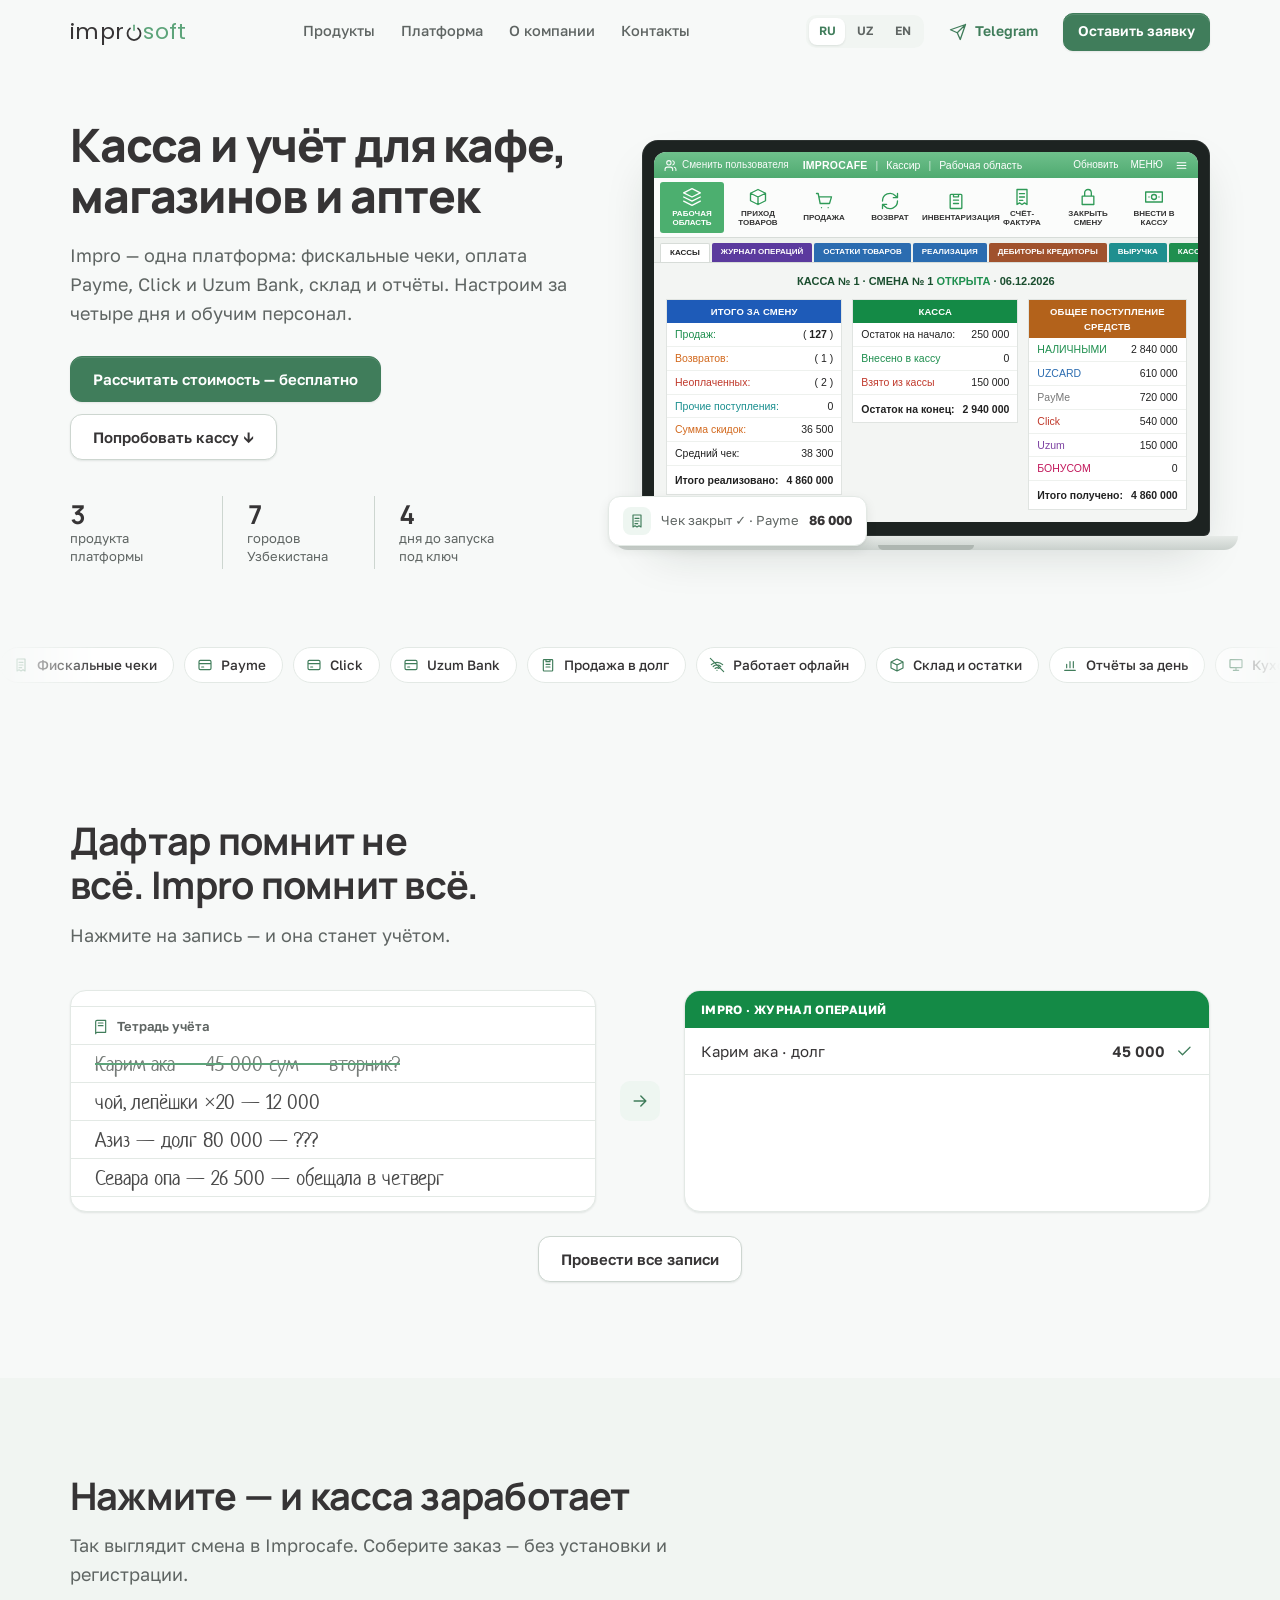
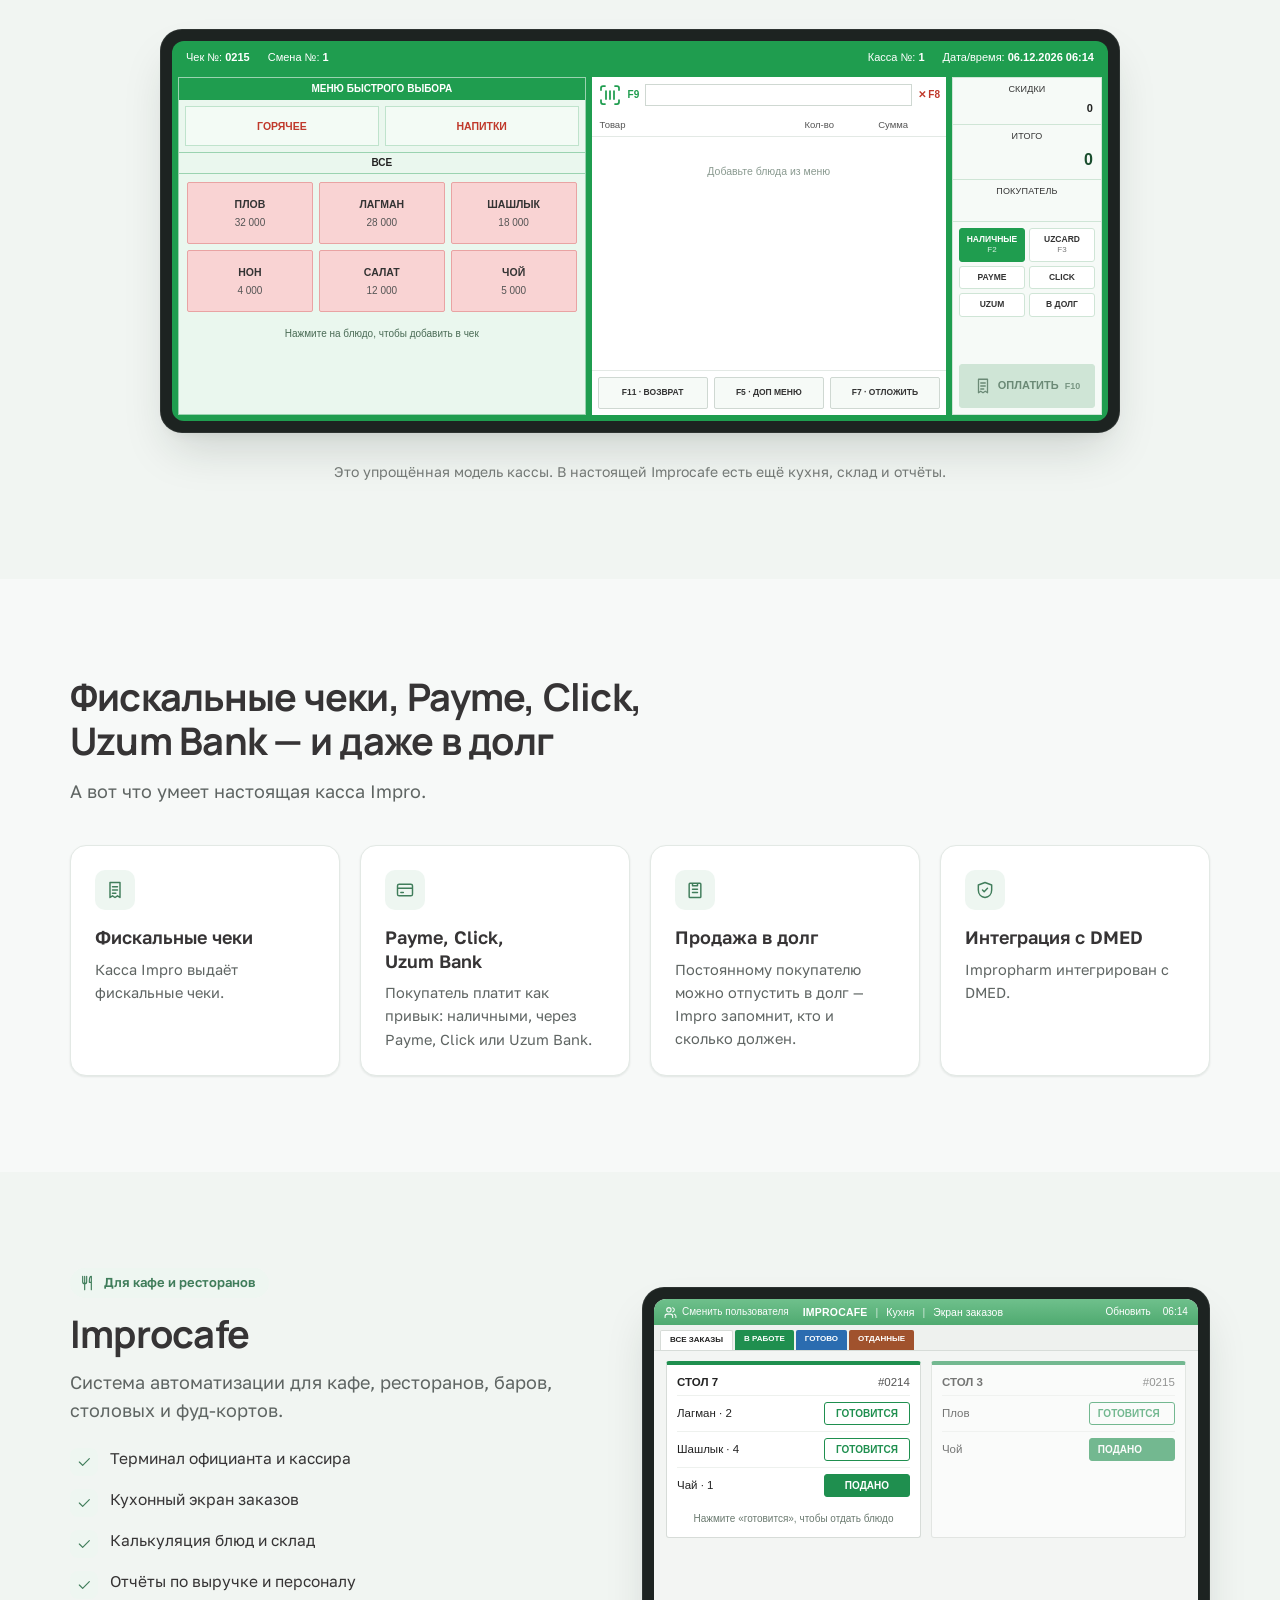
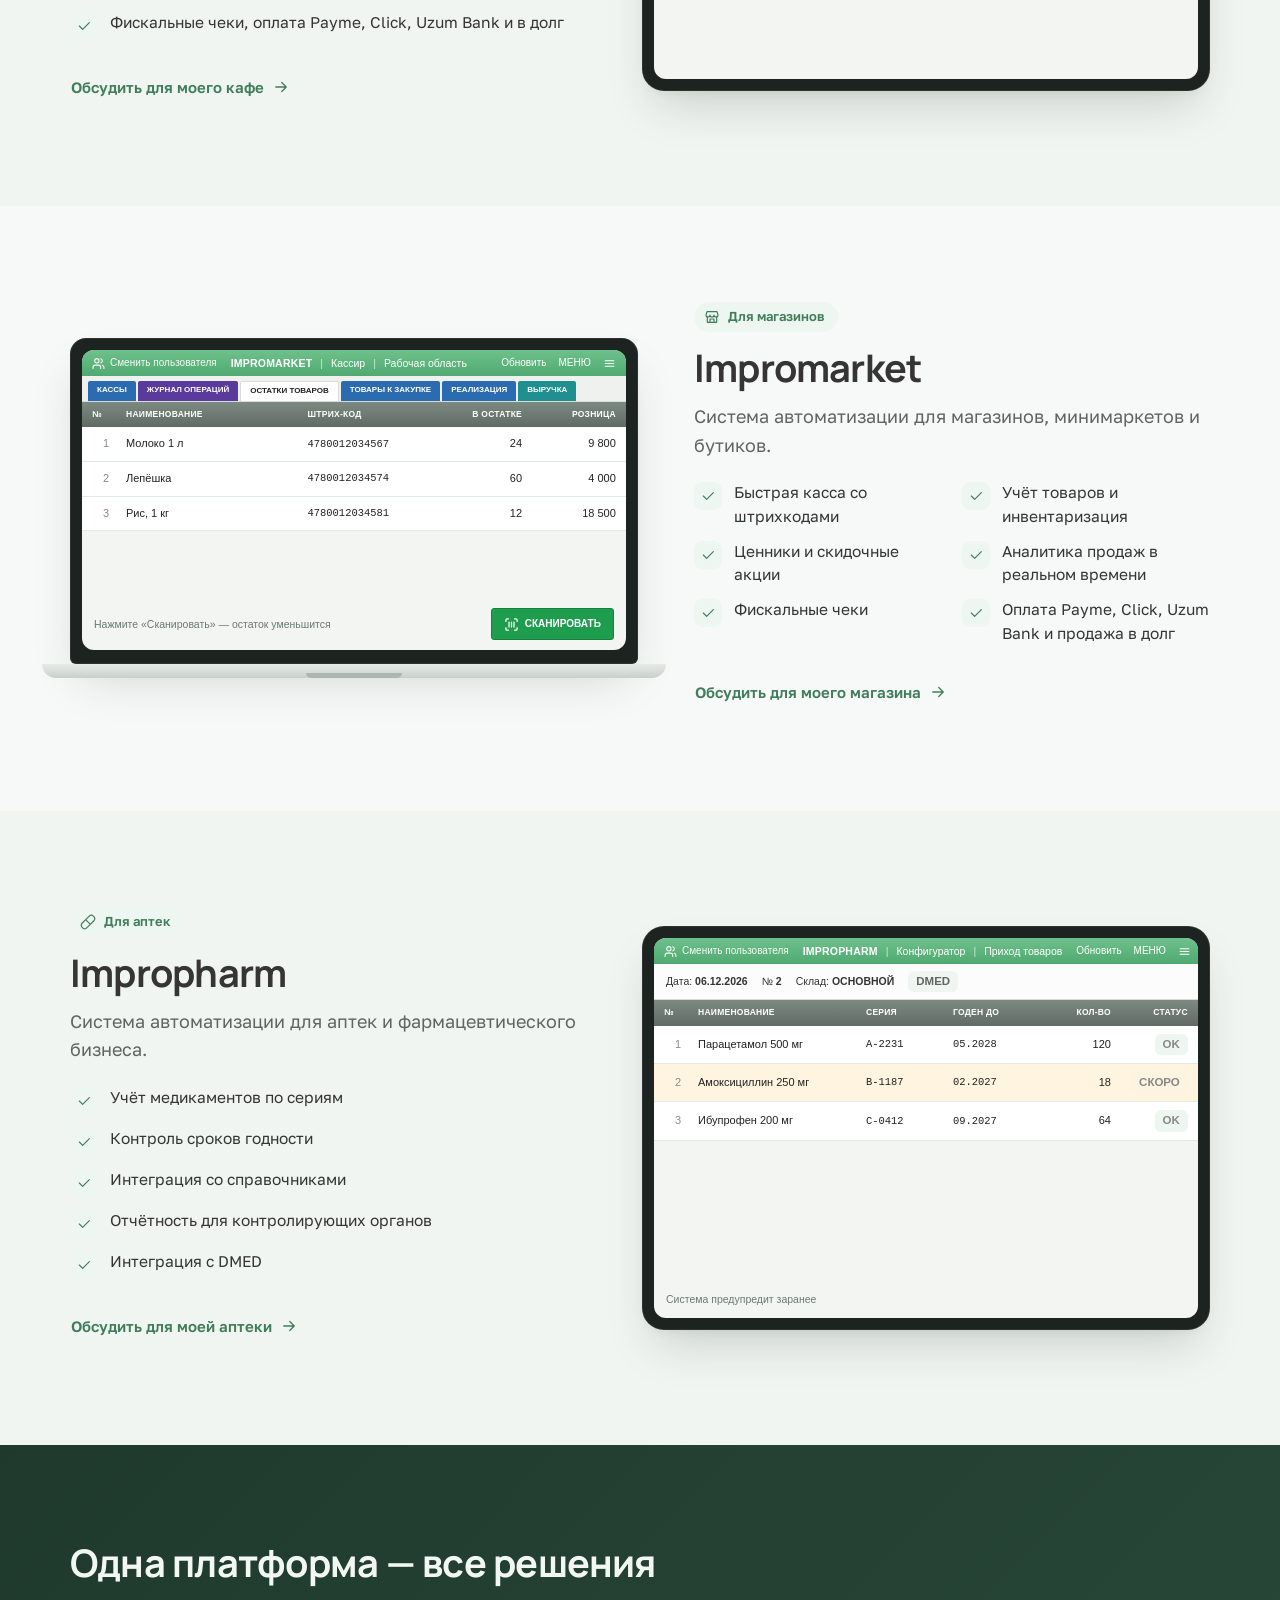
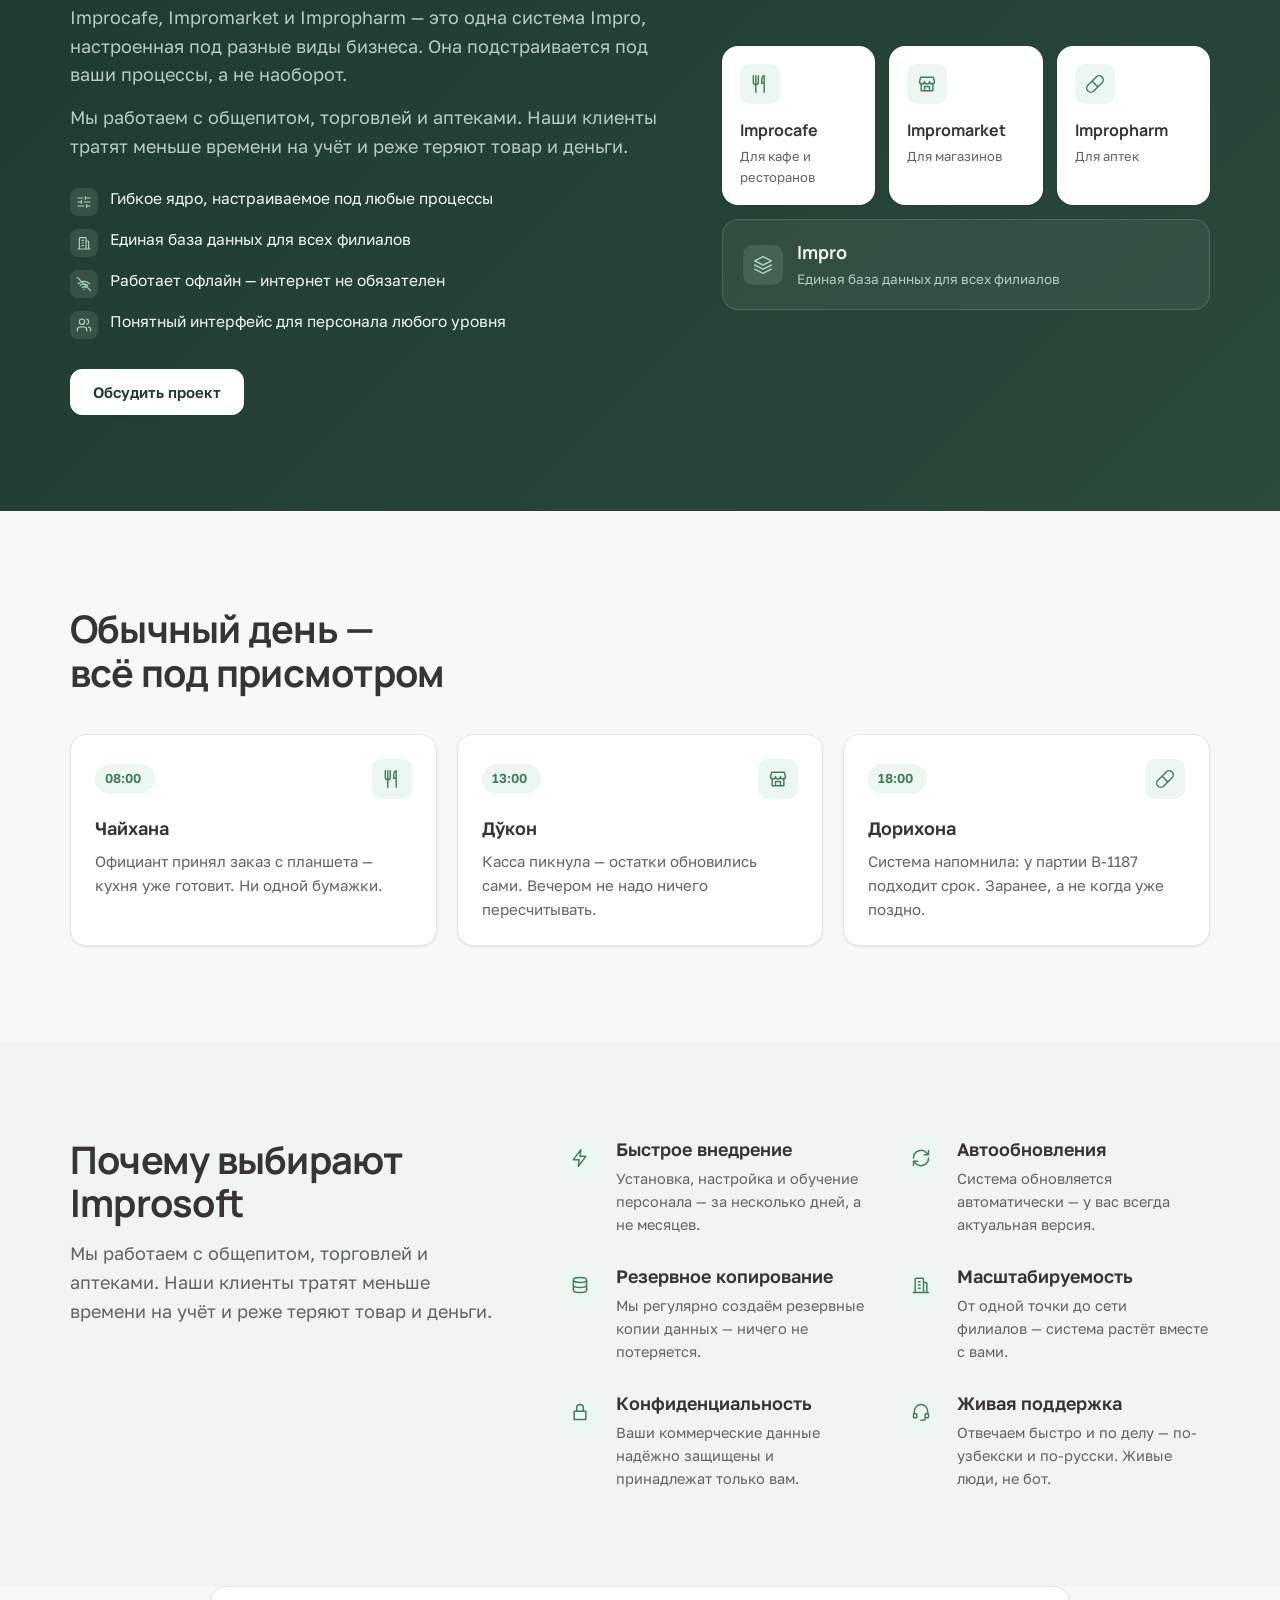
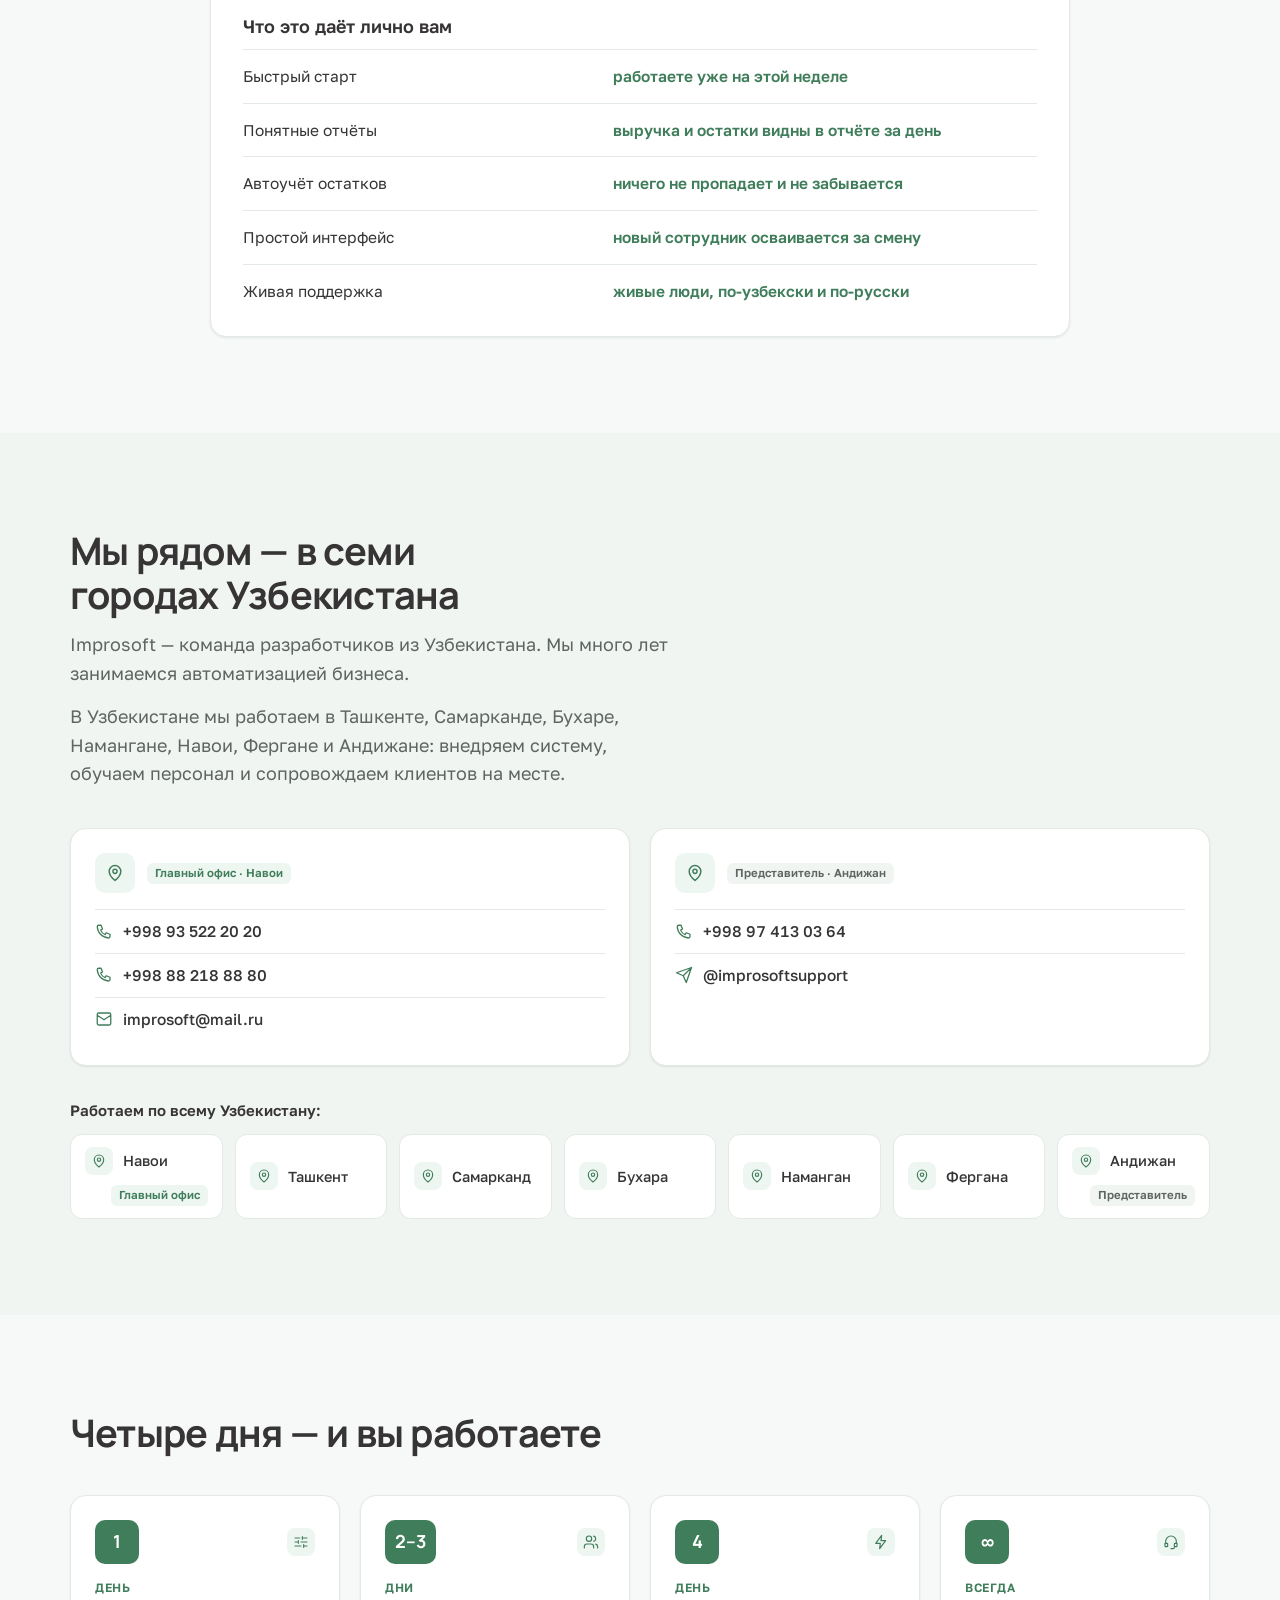
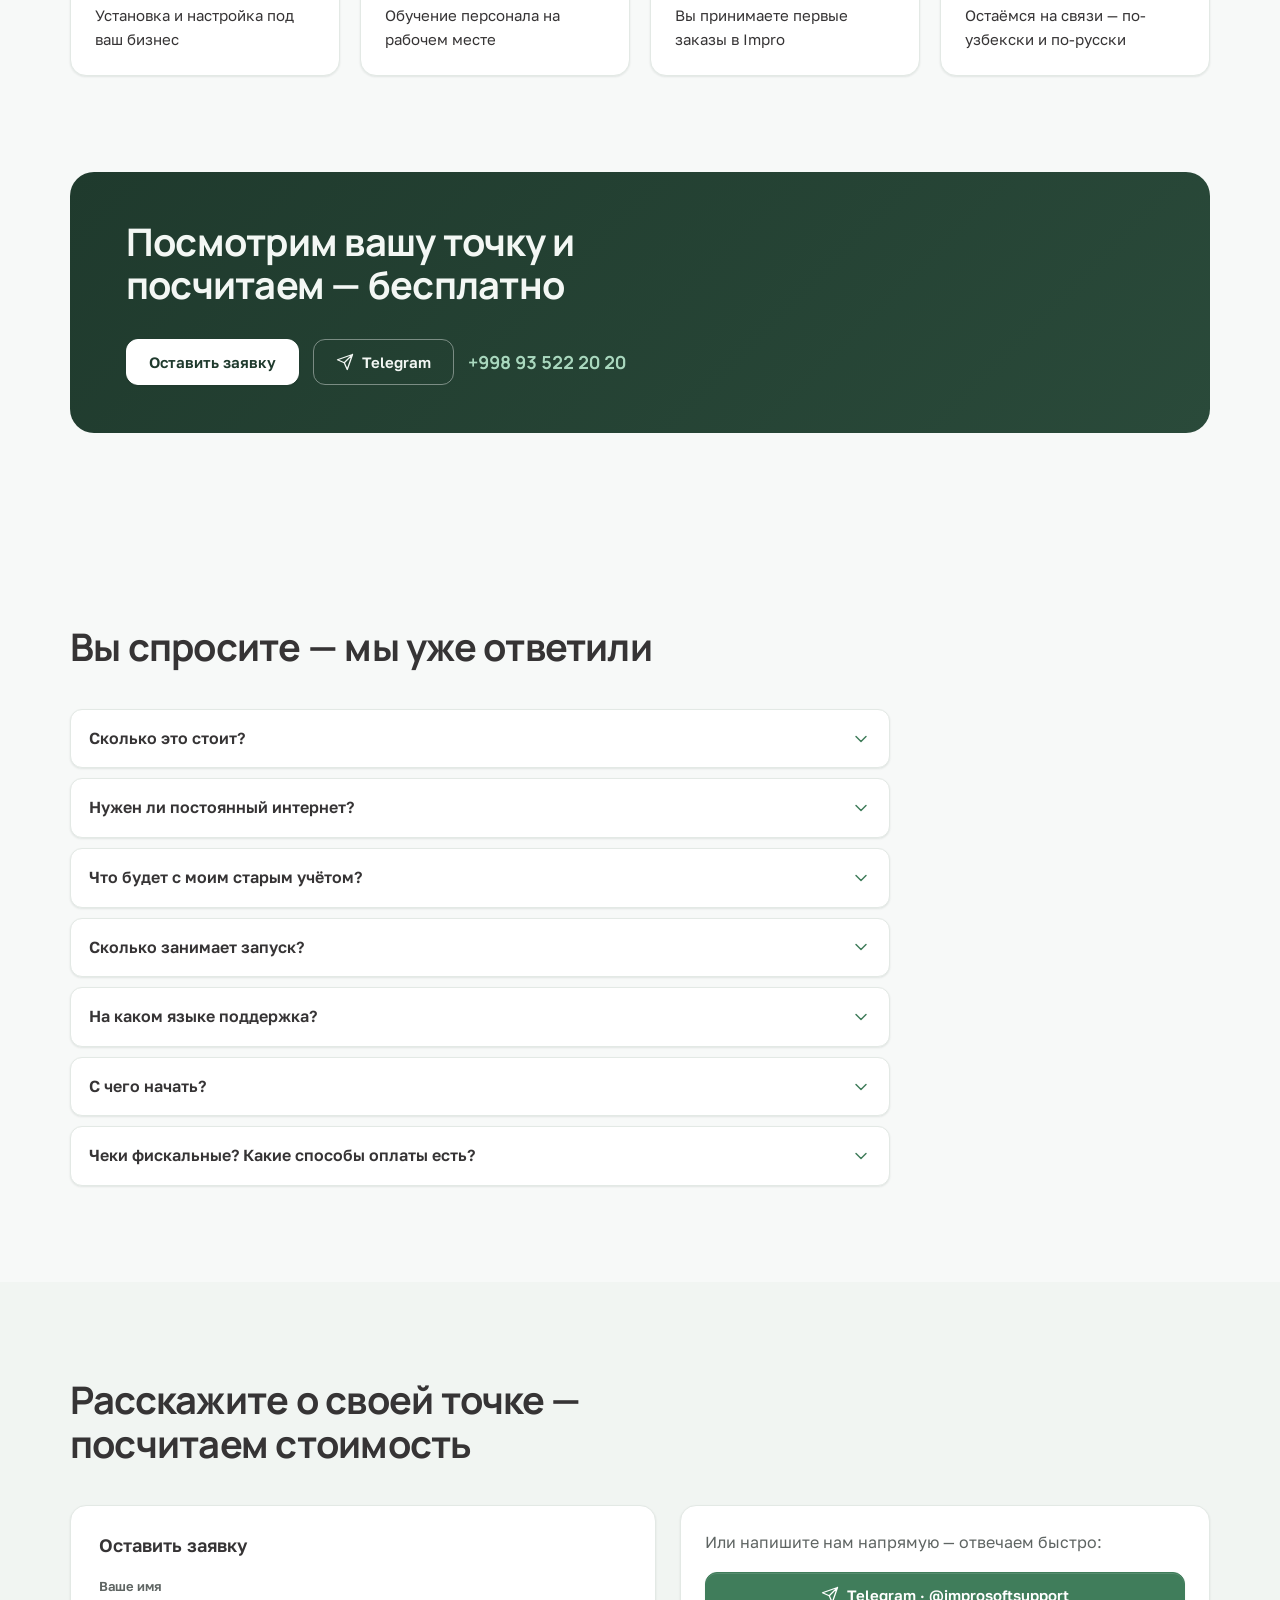
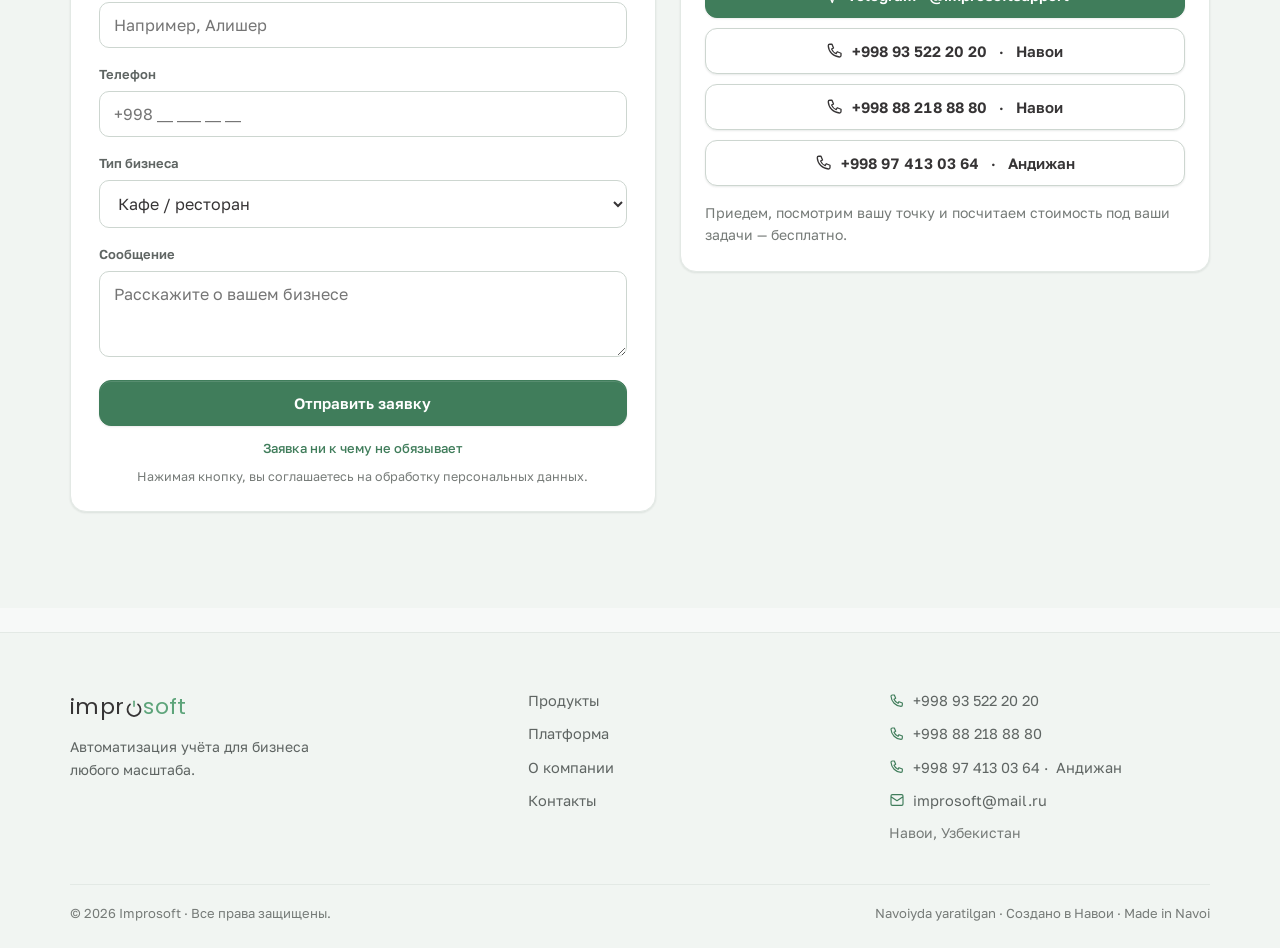
==== commit 642b5402: "v4.0: новый дизайн «Impro SaaS» — экраны настоящей программы вместо рисованной линии - визуальный яз" ====
--- a/index.html
+++ b/index.html
@@ -10,8 +10,8 @@
   <meta property="og:type" content="website">
   <meta property="og:site_name" content="Improsoft">
   <meta property="og:locale" content="ru_RU">
-  <meta property="og:title" content="Improsoft — автоматизация бизнеса в Узбекистане">
-  <meta property="og:description" content="Один узор — весь ваш бизнес. Платформа Impro: кафе, магазины, аптеки. Поддержка на узбекском и русском.">
+  <meta property="og:title" content="Improsoft — автоматизация бизнеса в Узбекистане">
+  <meta property="og:description" content="Касса и учёт для кафе, магазинов и аптек в Узбекистане. Фискальные чеки, Payme, Click, Uzum Bank, склад, отчёты. Запуск за четыре дня.">
   <meta property="og:url" content="https://improsoft.uz/">
   <meta property="og:image" content="https://improsoft.uz/assets/og-image.png">
   <meta property="og:image:width" content="1200">
@@ -20,25 +20,54 @@
   <link rel="icon" type="image/svg+xml" href="assets/favicon.svg">
   <link rel="preconnect" href="https://fonts.googleapis.com">
   <link rel="preconnect" href="https://fonts.gstatic.com" crossorigin>
-  <link href="https://fonts.googleapis.com/css2?family=Unbounded:wght@500;600&family=Golos+Text:wght@400;500;600&family=PT+Mono&family=Neucha&family=Poppins:wght@400&display=swap" rel="stylesheet">
-  <link rel="stylesheet" href="css/styles.css?v=3.5.0">
+  <link href="https://fonts.googleapis.com/css2?family=Manrope:wght@700;800&family=Golos+Text:wght@400;500;600&family=Neucha&family=Poppins:wght@400&display=swap" rel="stylesheet">
+  <link rel="stylesheet" href="css/styles.css?v=4.0.0">
 </head>
 <body>
 
-  <!-- Шторка «печатающей головки» при смене языка -->
-  <div class="printhead" id="printhead" aria-hidden="true"></div>
-
-  <!-- Позвоночник: непрерывная линия страницы -->
-  <div class="spine" aria-hidden="true">
-    <span class="spine__track"></span>
-    <span class="spine__fill" id="spineFill"></span>
-    <span class="spine__dot" id="spineDot"></span>
-  </div>
+  <!-- Спрайт иконок: простые UI-пиктограммы 24×24, stroke -->
+  <svg width="0" height="0" style="position:absolute" aria-hidden="true">
+    <symbol id="i-receipt" viewBox="0 0 24 24"><path d="M6 3h12v18l-3-2-3 2-3-2-3 2z M9 8h6 M9 12h6 M9 16h4"/></symbol>
+    <symbol id="i-card" viewBox="0 0 24 24"><path d="M3 7a2 2 0 0 1 2-2h14a2 2 0 0 1 2 2v10a2 2 0 0 1-2 2H5a2 2 0 0 1-2-2z M3 10h18 M7 15h3"/></symbol>
+    <symbol id="i-banknote" viewBox="0 0 24 24"><path d="M2 6h20v12H2z M12 15a3 3 0 1 0 0-6 3 3 0 0 0 0 6z M6 12h.01 M18 12h.01"/></symbol>
+    <symbol id="i-list" viewBox="0 0 24 24"><path d="M9 11h6 M9 15h6 M6 4h12a1 1 0 0 1 1 1v15a1 1 0 0 1-1 1H6a1 1 0 0 1-1-1V5a1 1 0 0 1 1-1z M9 4v3h6V4"/></symbol>
+    <symbol id="i-wifi-off" viewBox="0 0 24 24"><path d="M3.5 11.5a12 12 0 0 1 17 0 M6.3 14.3a8 8 0 0 1 11.4 0 M9.2 17.2a4 4 0 0 1 5.6 0 M12 20h.01 M2 2l20 20"/></symbol>
+    <symbol id="i-box" viewBox="0 0 24 24"><path d="M12 3 3 7.5v9L12 21l9-4.5v-9z M3 7.5l9 4.5 9-4.5 M12 12v9"/></symbol>
+    <symbol id="i-chart" viewBox="0 0 24 24"><path d="M4 20h16 M7 16v-5 M12 16V7 M17 16v-9"/></symbol>
+    <symbol id="i-monitor" viewBox="0 0 24 24"><path d="M3 5a1 1 0 0 1 1-1h16a1 1 0 0 1 1 1v10a1 1 0 0 1-1 1H4a1 1 0 0 1-1-1z M8 20h8 M12 16v4"/></symbol>
+    <symbol id="i-scan" viewBox="0 0 24 24"><path d="M3 7V5a2 2 0 0 1 2-2h2 M17 3h2a2 2 0 0 1 2 2v2 M21 17v2a2 2 0 0 1-2 2h-2 M7 21H5a2 2 0 0 1-2-2v-2 M8 8v8 M12 8v8 M16 8v8"/></symbol>
+    <symbol id="i-calendar" viewBox="0 0 24 24"><path d="M3 6a2 2 0 0 1 2-2h14a2 2 0 0 1 2 2v13a2 2 0 0 1-2 2H5a2 2 0 0 1-2-2z M3 10h18 M8 2v4 M16 2v4"/></symbol>
+    <symbol id="i-shield" viewBox="0 0 24 24"><path d="M12 3 4 6v6c0 5 3.5 8.5 8 9 4.5-.5 8-4 8-9V6z M9 12l2 2 4-4"/></symbol>
+    <symbol id="i-zap" viewBox="0 0 24 24"><path d="M13 2 4 14h7l-1 8 9-12h-7z"/></symbol>
+    <symbol id="i-headset" viewBox="0 0 24 24"><path d="M4 14v-3a8 8 0 0 1 16 0v3 M3 14h3a1 1 0 0 1 1 1v3a1 1 0 0 1-1 1H4a1 1 0 0 1-1-1z M21 14h-3a1 1 0 0 0-1 1v3a1 1 0 0 0 1 1h2a1 1 0 0 0 1-1z M17 19v1a2 2 0 0 1-2 2h-3"/></symbol>
+    <symbol id="i-refresh" viewBox="0 0 24 24"><path d="M21 12a9 9 0 0 1-15.5 6.3L3 16 M3 12a9 9 0 0 1 15.5-6.3L21 8 M21 3v5h-5 M3 21v-5h5"/></symbol>
+    <symbol id="i-database" viewBox="0 0 24 24"><path d="M12 3c4.4 0 8 1.3 8 3s-3.6 3-8 3-8-1.3-8-3 3.6-3 8-3z M4 6v12c0 1.7 3.6 3 8 3s8-1.3 8-3V6 M4 12c0 1.7 3.6 3 8 3s8-1.3 8-3"/></symbol>
+    <symbol id="i-building" viewBox="0 0 24 24"><path d="M3 21h18 M5 21V5a1 1 0 0 1 1-1h8a1 1 0 0 1 1 1v16 M15 9h3a1 1 0 0 1 1 1v11 M9 8h2 M9 12h2 M9 16h2"/></symbol>
+    <symbol id="i-lock" viewBox="0 0 24 24"><path d="M5 11h14v10H5z M8 11V7a4 4 0 0 1 8 0v4"/></symbol>
+    <symbol id="i-pin" viewBox="0 0 24 24"><path d="M12 21s-7-5.5-7-11a7 7 0 0 1 14 0c0 5.5-7 11-7 11z M12 12.5a2.5 2.5 0 1 0 0-5 2.5 2.5 0 0 0 0 5z"/></symbol>
+    <symbol id="i-phone" viewBox="0 0 24 24"><path d="M5 3h3l2 5-2.5 1.5a11 11 0 0 0 6 6L15 13l5 2v3a2 2 0 0 1-2 2A16 16 0 0 1 3 5a2 2 0 0 1 2-2z"/></symbol>
+    <symbol id="i-mail" viewBox="0 0 24 24"><path d="M3 6a2 2 0 0 1 2-2h14a2 2 0 0 1 2 2v12a2 2 0 0 1-2 2H5a2 2 0 0 1-2-2z M3 7l9 6 9-6"/></symbol>
+    <symbol id="i-send" viewBox="0 0 24 24"><path d="M22 2 11 13 M22 2l-7 20-4-9-9-4z"/></symbol>
+    <symbol id="i-utensils" viewBox="0 0 24 24"><path d="M4 2v8a3 3 0 0 0 6 0V2 M7 2v20 M17 2c-2 0-3 3-3 7v2h3v11 M17 2v9"/></symbol>
+    <symbol id="i-store" viewBox="0 0 24 24"><path d="M3 9l1.5-5h15L21 9 M3 9a3 3 0 0 0 6 0 3 3 0 0 0 6 0 3 3 0 0 0 6 0 M5 11v9h14v-9 M9 20v-5h6v5"/></symbol>
+    <symbol id="i-pill" viewBox="0 0 24 24"><path d="M10.5 20.5 20.5 10.5a4.95 4.95 0 0 0-7-7l-10 10a4.95 4.95 0 0 0 7 7z M8.5 8.5l7 7"/></symbol>
+    <symbol id="i-layers" viewBox="0 0 24 24"><path d="M12 2 2 7l10 5 10-5z M2 12l10 5 10-5 M2 17l10 5 10-5"/></symbol>
+    <symbol id="i-users" viewBox="0 0 24 24"><path d="M16 21v-2a4 4 0 0 0-4-4H6a4 4 0 0 0-4 4v2 M9 11a4 4 0 1 0 0-8 4 4 0 0 0 0 8z M22 21v-2a4 4 0 0 0-3-3.9 M16 3.1a4 4 0 0 1 0 7.8"/></symbol>
+    <symbol id="i-sliders" viewBox="0 0 24 24"><path d="M21 6h-7 M10 6H3 M21 12h-9 M8 12H3 M21 18h-5 M12 18H3 M14 4v4 M8 10v4 M16 16v4"/></symbol>
+    <symbol id="i-check" viewBox="0 0 24 24"><path d="M5 12l5 5L20 7"/></symbol>
+    <symbol id="i-arrow" viewBox="0 0 24 24"><path d="M5 12h14 M13 6l6 6-6 6"/></symbol>
+    <symbol id="i-chevron" viewBox="0 0 24 24"><path d="M6 9l6 6 6-6"/></symbol>
+    <symbol id="i-trash" viewBox="0 0 24 24"><path d="M3 6h18 M8 6V4h8v2 M19 6l-1 14H6L5 6 M10 11v6 M14 11v6"/></symbol>
+    <symbol id="i-clock" viewBox="0 0 24 24"><path d="M12 21a9 9 0 1 0 0-18 9 9 0 0 0 0 18z M12 7v5l3 2"/></symbol>
+    <symbol id="i-cart" viewBox="0 0 24 24"><path d="M3 3h2l2.4 12h11.2L21 7H6 M9 20h.01 M17 20h.01"/></symbol>
+    <symbol id="i-menu" viewBox="0 0 24 24"><path d="M4 7h16 M4 12h16 M4 17h16"/></symbol>
+    <symbol id="i-book" viewBox="0 0 24 24"><path d="M4 4a2 2 0 0 1 2-2h13v18H6a2 2 0 0 0-2 2z M4 20V4 M8 6h7 M8 10h7"/></symbol>
+  </svg>
 
   <!-- ===== Шапка ===== -->
   <header class="topbar" id="topbar">
     <div class="frame topbar__inner">
-      <a href="#" class="wordmark" aria-label="Improsoft — на главную">impr<svg class="wordmark__o" viewBox="0 0 36 36" aria-hidden="true"><path d="M 10 9.8 A 13 13 0 1 0 26 9.8" fill="none"/><rect x="16.4" y="2" width="3.2" height="13" rx="1.6"/></svg><span>soft</span></a>
+      <a href="#" class="wordmark" aria-label="Improsoft — на главную">impr<svg class="wordmark__o" viewBox="0 0 36 36" aria-hidden="true"><path d="M 10 9.8 A 13 13 0 1 0 26 9.8" fill="none"/><rect x="16.4" y="2" width="3.2" height="13" rx="1.6"/></svg><span>soft</span></a>
       <nav class="topbar__nav" aria-label="Основная навигация" data-i18n-aria-label="a11y.mainNav">
         <a href="#cafe" data-i18n="nav.products">Продукты</a>
         <a href="#platform" data-i18n="nav.platform">Платформа</a>
@@ -46,733 +75,627 @@
         <a href="#zayavka" data-i18n="nav.contacts">Контакты</a>
       </nav>
       <div class="topbar__actions">
-        <div class="stamps" role="group" aria-label="Выбор языка" data-i18n-aria-label="a11y.langSwitcher">
-          <button class="stamp" data-lang="ru" lang="ru" aria-label="RU · Русский" type="button" aria-pressed="true">RU</button>
-          <button class="stamp" data-lang="uz" lang="uz" aria-label="UZ · Oʻzbekcha" type="button" aria-pressed="false">UZ</button>
-          <button class="stamp" data-lang="en" lang="en" aria-label="EN · English" type="button" aria-pressed="false">EN</button>
-        </div>
-        <a class="stamp stamp--tg" href="https://t.me/improsoftsupport" target="_blank" rel="noopener">Telegram</a>
+        <div class="lang" role="group" aria-label="Выбор языка" data-i18n-aria-label="a11y.langSwitcher">
+          <button class="lang__btn" data-lang="ru" lang="ru" aria-label="RU · Русский" type="button" aria-pressed="true">RU</button>
+          <button class="lang__btn" data-lang="uz" lang="uz" aria-label="UZ · Oʻzbekcha" type="button" aria-pressed="false">UZ</button>
+          <button class="lang__btn" data-lang="en" lang="en" aria-label="EN · English" type="button" aria-pressed="false">EN</button>
+        </div>
+        <a class="btn btn--ghost btn--sm topbar__tg" href="https://t.me/improsoftsupport" target="_blank" rel="noopener"><svg class="ico" aria-hidden="true"><use href="#i-send"/></svg>Telegram</a>
+        <a class="btn btn--sm topbar__cta" href="#zayavka" data-i18n="ctaband.button">Оставить заявку</a>
       </div>
     </div>
   </header>
 
   <main>
-    <!-- ===== 1. CHIZMA — первый штрих ===== -->
-    <section class="hero" id="chizma" data-live>
-      <div class="girih" aria-hidden="true"></div>
-      <div class="frame" data-reveal="stagger">
-        <p class="kicker" data-i18n="hero2.kicker">Автоматизация бизнеса · Узбекистан</p>
-        <h1 class="hero__title" data-i18n="hero2.title">Один узор — весь ваш бизнес</h1>
-
-        <!-- печатная строка: касса для кафе → учёт для магазина → партии для аптеки -->
-        <p class="hero__type mono"><span id="heroType" data-i18n="hero.type1">касса для кафе</span><i class="caret" aria-hidden="true"></i></p>
-
-        <!-- Линия рождается: подрисовка + штрих с гирих-изломом -->
-        <div class="hero__line" aria-hidden="true">
-          <svg viewBox="0 0 1200 130" preserveAspectRatio="xMidYMid meet">
-            <!-- подрисовка: циркульные дуги мастера -->
-            <g class="underdraw">
-              <circle cx="620" cy="64" r="46" />
-              <circle cx="620" cy="64" r="24" />
-              <path d="M 540 64 H 700" />
-              <path d="M 620 -16 V 144" />
-            </g>
-            <path class="drawline" id="heroLine"
-              d="M -10 64 L 540 64 L 588 28 L 652 100 L 700 64 L 1210 64" />
-            <!-- насечки-статистика на линии -->
-            <g class="hero__ticks">
-              <line x1="180" y1="52" x2="180" y2="76"/>
-              <line x1="330" y1="52" x2="330" y2="76"/>
-              <line x1="480" y1="52" x2="480" y2="76"/>
-            </g>
-          </svg>
-        </div>
-
-        <div class="hero__row">
-          <p class="hero__sub" data-i18n="hero2.sub">Кассы и учёт для кафе, магазинов и аптек. Настроим за четыре дня, обучим персонал и останемся на связи — по-узбекски и по-русски.</p>
+    <!-- ===== 1. Первый экран: текст + рабочая область программы в ноутбуке ===== -->
+    <section class="hero" id="hero">
+      <div class="frame hero__grid">
+        <div class="hero__text" data-reveal="stagger">
+          <h1 class="h1 hero__title" data-i18n="hero2.title">Касса и учёт для кафе, магазинов и аптек</h1>
+          <p class="hero__sub" data-i18n="hero2.sub">Impro — одна платформа: фискальные чеки, оплата Payme, Click и Uzum Bank, склад и отчёты. Настроим за четыре дня и обучим персонал.</p>
+          <div class="hero__cta">
+            <a href="#zayavka" class="btn" data-i18n="hero2.cta1">Рассчитать стоимость — бесплатно</a>
+            <a href="#try" class="btn btn--secondary" data-i18n="hero2.cta2">Попробовать кассу ↓</a>
+          </div>
           <ul class="hero__stats">
-            <li><b class="mono" data-count="3">3</b> <span data-i18n="hero.stat1">продукта платформы</span></li>
-            <li><b class="mono" data-count="7">7</b> <span data-i18n="hero.stat2">городов Узбекистана</span></li>
-            <li><b class="mono" data-count="4">4</b> <span data-i18n="hero.stat3">дня до запуска под ключ</span></li>
+            <li><b class="num" data-count="3">3</b><span data-i18n="hero.stat1">продукта платформы</span></li>
+            <li><b class="num" data-count="7">7</b><span data-i18n="hero.stat2">городов Узбекистана</span></li>
+            <li><b class="num" data-count="4">4</b><span data-i18n="hero.stat3">дня до запуска под ключ</span></li>
           </ul>
         </div>
-
-        <div class="hero__cta">
-          <a href="#zayavka" class="btn" data-i18n="hero2.cta1">Рассчитать стоимость — бесплатно</a>
-          <a href="#try" class="linklead" data-i18n="hero2.cta2">Попробовать кассу прямо здесь ↓</a>
-        </div>
-      </div>
-    </section>
-
-    <!-- Лента-чек: возможности Impro бегут, как чековая лента -->
+        <div class="hero__visual" data-reveal="up">
+          <div class="device device--laptop" data-tilt="3">
+            <!-- экран настоящей программы Impro: рабочая область «Кассы» (интерфейс программы — на русском) -->
+            <div class="device__screen app" id="heroDash" lang="ru" aria-hidden="true">
+              <div class="app__title">
+                <span class="app__user"><svg class="ico"><use href="#i-users"/></svg>Сменить пользователя</span>
+                <span class="app__crumbs"><b>IMPROCAFE</b><i>|</i>Кассир<i>|</i>Рабочая область</span>
+                <span class="app__sys"><span>Обновить</span><span>МЕНЮ</span><svg class="ico"><use href="#i-menu"/></svg></span>
+              </div>
+              <div class="app__toolbar">
+                <span class="app__tool app__tool--active"><svg class="ico"><use href="#i-layers"/></svg><span>Рабочая область</span></span>
+                <span class="app__tool"><svg class="ico"><use href="#i-box"/></svg><span>Приход товаров</span></span>
+                <span class="app__tool"><svg class="ico"><use href="#i-cart"/></svg><span>Продажа</span></span>
+                <span class="app__tool"><svg class="ico"><use href="#i-refresh"/></svg><span>Возврат</span></span>
+                <span class="app__tool"><svg class="ico"><use href="#i-list"/></svg><span>Инвентаризация</span></span>
+                <span class="app__tool"><svg class="ico"><use href="#i-receipt"/></svg><span>Счёт-фактура</span></span>
+                <span class="app__tool"><svg class="ico"><use href="#i-lock"/></svg><span>Закрыть смену</span></span>
+                <span class="app__tool"><svg class="ico"><use href="#i-banknote"/></svg><span>Внести в кассу</span></span>
+                <span class="app__tool"><svg class="ico"><use href="#i-chart"/></svg><span>Отчёты</span></span>
+                <span class="app__tool"><svg class="ico"><use href="#i-database"/></svg><span>Справочники</span></span>
+              </div>
+              <div class="app__tabs">
+                <span class="app__tab app__tab--active">Кассы</span>
+                <span class="app__tab app__tab--purple">Журнал операций</span>
+                <span class="app__tab">Остатки товаров</span>
+                <span class="app__tab">Реализация</span>
+                <span class="app__tab app__tab--brown">Дебиторы кредиторы</span>
+                <span class="app__tab app__tab--teal">Выручка</span>
+                <span class="app__tab app__tab--green">Касса за период</span>
+                <span class="app__tab app__tab--green">Движение средств</span>
+              </div>
+              <div class="app__body">
+                <p class="app__caption">КАССА № 1 · СМЕНА № 1 <span class="ok">ОТКРЫТА</span> · <span data-date>08.11.2026</span></p>
+                <div class="app__tables">
+                  <div class="atbl">
+                    <p class="atbl__head atbl__head--blue">Итого за смену</p>
+                    <div class="atbl__row c-green"><span>Продаж:</span><span>( <b data-count="127">127</b> )</span></div>
+                    <div class="atbl__row c-orange"><span>Возвратов:</span><span>( 1 )</span></div>
+                    <div class="atbl__row c-red"><span>Неоплаченных:</span><span>( 2 )</span></div>
+                    <div class="atbl__row c-teal"><span>Прочие поступления:</span><span>0</span></div>
+                    <div class="atbl__row c-orange"><span>Сумма скидок:</span><span>36 500</span></div>
+                    <div class="atbl__row"><span>Средний чек:</span><span data-count="38300" data-fmt="sum">38 300</span></div>
+                    <div class="atbl__foot"><span>Итого реализовано:</span><span data-count="4860000" data-fmt="sum">4 860 000</span></div>
+                  </div>
+                  <div class="atbl">
+                    <p class="atbl__head atbl__head--green">Касса</p>
+                    <div class="atbl__row"><span>Остаток на начало:</span><span>250 000</span></div>
+                    <div class="atbl__row c-green"><span>Внесено в кассу</span><span>0</span></div>
+                    <div class="atbl__row c-red"><span>Взято из кассы</span><span>150 000</span></div>
+                    <div class="atbl__foot"><span>Остаток на конец:</span><span data-count="2940000" data-fmt="sum">2 940 000</span></div>
+                  </div>
+                  <div class="atbl">
+                    <p class="atbl__head atbl__head--brown">Общее поступление средств</p>
+                    <div class="atbl__row c-green"><span>НАЛИЧНЫМИ</span><span>2 840 000</span></div>
+                    <div class="atbl__row c-blue"><span>UZCARD</span><span>610 000</span></div>
+                    <div class="atbl__row c-gray"><span>PayMe</span><span>720 000</span></div>
+                    <div class="atbl__row c-red"><span>Click</span><span>540 000</span></div>
+                    <div class="atbl__row c-purple"><span>Uzum</span><span>150 000</span></div>
+                    <div class="atbl__row c-magenta"><span>БОНУСОМ</span><span>0</span></div>
+                    <div class="atbl__foot"><span>Итого получено:</span><span data-count="4860000" data-fmt="sum">4 860 000</span></div>
+                  </div>
+                </div>
+              </div>
+            </div>
+          </div>
+          <div class="float" aria-hidden="true"><span class="tile tile--sm"><svg class="ico"><use href="#i-receipt"/></svg></span><span><span data-i18n="try.paid">Чек закрыт ✓</span> · Payme</span><b class="num">86 000</b></div>
+        </div>
+      </div>
+    </section>
+
+    <!-- ===== Лента возможностей ===== -->
     <div class="tape" data-live aria-label="Возможности Impro" data-i18n-aria-label="tape.label">
       <div class="tape__belt" id="tapeBelt">
         <ul class="tape__list">
-          <li class="mono" data-i18n="tape.i1">Фискальные чеки</li>
-          <li class="mono" data-i18n="tape.i2">Payme</li>
-          <li class="mono" data-i18n="tape.i3">Click</li>
-          <li class="mono" data-i18n="tape.i4">Uzum Bank</li>
-          <li class="mono" data-i18n="tape.i5">Продажа в долг</li>
-          <li class="mono" data-i18n="tape.i6">Работает офлайн</li>
-          <li class="mono" data-i18n="tape.i7">Склад и остатки</li>
-          <li class="mono" data-i18n="tape.i8">Отчёты за день</li>
-          <li class="mono" data-i18n="tape.i9">Кухонный экран</li>
-          <li class="mono" data-i18n="tape.i10">DMED для аптек</li>
-          <li class="mono" data-i18n="tape.i11">Запуск за 4 дня</li>
-          <li class="mono" data-i18n="tape.i12">Поддержка по-узбекски и по-русски</li>
+          <li class="chip chip--ghost"><svg class="ico" aria-hidden="true"><use href="#i-receipt"/></svg><span data-i18n="tape.i1">Фискальные чеки</span></li>
+          <li class="chip chip--ghost"><svg class="ico" aria-hidden="true"><use href="#i-card"/></svg><span data-i18n="tape.i2">Payme</span></li>
+          <li class="chip chip--ghost"><svg class="ico" aria-hidden="true"><use href="#i-card"/></svg><span data-i18n="tape.i3">Click</span></li>
+          <li class="chip chip--ghost"><svg class="ico" aria-hidden="true"><use href="#i-card"/></svg><span data-i18n="tape.i4">Uzum Bank</span></li>
+          <li class="chip chip--ghost"><svg class="ico" aria-hidden="true"><use href="#i-list"/></svg><span data-i18n="tape.i5">Продажа в долг</span></li>
+          <li class="chip chip--ghost"><svg class="ico" aria-hidden="true"><use href="#i-wifi-off"/></svg><span data-i18n="tape.i6">Работает офлайн</span></li>
+          <li class="chip chip--ghost"><svg class="ico" aria-hidden="true"><use href="#i-box"/></svg><span data-i18n="tape.i7">Склад и остатки</span></li>
+          <li class="chip chip--ghost"><svg class="ico" aria-hidden="true"><use href="#i-chart"/></svg><span data-i18n="tape.i8">Отчёты за день</span></li>
+          <li class="chip chip--ghost"><svg class="ico" aria-hidden="true"><use href="#i-monitor"/></svg><span data-i18n="tape.i9">Кухонный экран</span></li>
+          <li class="chip chip--ghost"><svg class="ico" aria-hidden="true"><use href="#i-shield"/></svg><span data-i18n="tape.i10">DMED для аптек</span></li>
+          <li class="chip chip--ghost"><svg class="ico" aria-hidden="true"><use href="#i-zap"/></svg><span data-i18n="tape.i11">Запуск за 4 дня</span></li>
+          <li class="chip chip--ghost"><svg class="ico" aria-hidden="true"><use href="#i-headset"/></svg><span data-i18n="tape.i12">Поддержка по-узбекски и по-русски</span></li>
         </ul>
       </div>
     </div>
 
-    <!-- ===== 2. ДАФТАР — порог между памятью и учётом ===== -->
-    <section class="section section--warm daftar" id="daftar">
-      <div class="frame" data-reveal="stagger">
-        <p class="kicker mono" data-i18n="daftar.kicker">Глава 01 · Дафтар</p>
-        <h2 class="h2 underdrawn" data-i18n="daftar.title">Дафтар помнит не всё. Impro помнит всё.</h2>
-        <p class="lead" data-i18n="daftar.sub">Нажмите на запись — и она станет учётом.</p>
-
+    <!-- ===== 2. Учёт вместо тетради ===== -->
+    <section class="section daftar" id="daftar">
+      <div class="frame">
+        <div class="section-head" data-reveal="stagger">
+          <h2 class="h2" data-i18n="daftar.title">Дафтар помнит не всё. Impro помнит всё.</h2>
+          <p class="lead" data-i18n="daftar.sub">Нажмите на запись — и она станет учётом.</p>
+        </div>
         <div class="daftar__board" data-reveal="up">
-          <div class="daftar__paper" id="daftarPaper" aria-live="polite">
-            <button class="dentry" type="button" data-row="0">
-              <span class="dentry__hand" data-i18n="daftar.e1">Карим ака — 45 000 сум — вторник?</span>
-            </button>
-            <button class="dentry" type="button" data-row="1">
-              <span class="dentry__hand" data-i18n="daftar.e2">чой, лепёшки ×20 — 12 000</span>
-            </button>
-            <button class="dentry" type="button" data-row="2">
-              <span class="dentry__hand" data-i18n="daftar.e3">Азиз — долг 80 000 — ???</span>
-            </button>
-            <button class="dentry" type="button" data-row="3">
-              <span class="dentry__hand" data-i18n="daftar.e4">Севара опа — 26 500 — обещала в четверг</span>
-            </button>
-            <p class="daftar__papernote mono" data-i18n="daftar.paperNote">— страница из дафтара —</p>
-            <span class="pstamp mono" id="daftarStamp" data-i18n="daftar.stamp" hidden>ПРОВЕДЕНО</span>
-          </div>
-
-          <div class="daftar__threshold" aria-hidden="true"></div>
-
-          <div class="daftar__ledger" aria-live="polite">
-            <p class="daftar__ledgerhead mono" data-i18n="daftar.ledgerHead">IMPRO · ЖУРНАЛ ОПЕРАЦИЙ</p>
-            <p class="daftar__empty mono" id="daftarEmpty" data-i18n="daftar.empty">— записи появятся здесь —</p>
-            <div class="lrow" data-row="0" hidden>
-              <span class="lrow__name" data-i18n="daftar.l1">Карим ака · долг</span>
-              <span class="lrow__dots"></span>
-              <span class="lrow__sum mono">45 000</span>
-              <span class="lrow__tick">✓</span>
-            </div>
-            <div class="lrow" data-row="1" hidden>
-              <span class="lrow__name" data-i18n="daftar.l2">Чай, лепёшки ×20</span>
-              <span class="lrow__dots"></span>
-              <span class="lrow__sum mono">12 000</span>
-              <span class="lrow__tick">✓</span>
-            </div>
-            <div class="lrow" data-row="2" hidden>
-              <span class="lrow__name" data-i18n="daftar.l3">Азиз · долг + срок</span>
-              <span class="lrow__dots"></span>
-              <span class="lrow__sum mono">80 000</span>
-              <span class="lrow__tick">✓</span>
-            </div>
-            <div class="lrow" data-row="3" hidden>
-              <span class="lrow__name" data-i18n="daftar.l4">Севара опа · до четверга</span>
-              <span class="lrow__dots"></span>
-              <span class="lrow__sum mono">26 500</span>
-              <span class="lrow__tick">✓</span>
-            </div>
-            <div class="lrow lrow--total" id="daftarTotal" hidden>
-              <span class="lrow__name mono" data-i18n="daftar.total">ИТОГО · ничего не забыто</span>
-              <span class="lrow__dots"></span>
-              <span class="lrow__sum mono">163 500</span>
-            </div>
-          </div>
-        </div>
-        <button class="btn btn--ghost daftar__all" id="daftarAll" type="button" data-i18n="daftar.all">Провести все записи</button>
-      </div>
-    </section>
-
-    <!-- ===== 3. IMPRO CAFE — узел-розетка ===== -->
-    <!-- ===== 2a. ПОПРОБУЙТЕ САМИ: мини-касса ===== -->
-    <section class="section try try--dark ondark" id="try">
-      <i class="inkglow" aria-hidden="true"></i>
-      <div class="frame" data-reveal="stagger">
-        <p class="kicker mono" data-i18n="try.kicker">Глава 02 · Попробуйте сами</p>
-        <h2 class="h2 underdrawn" data-i18n="try.title">Нажмите — и касса заработает</h2>
-        <p class="lead" data-i18n="try.sub">Так выглядит смена в Impro Cafe. Соберите заказ — без установки и регистрации.</p>
-        <div class="try__grid" data-reveal="stagger">
-          <div class="pos pos--screen" data-tilt="3">
-            <p class="pos__head mono" data-i18n="try.posHead">IMPRO CAFE · СМЕНА ОТКРЫТА</p>
-            <div class="pos__items">
-              <button class="pos__item" type="button" data-name="i1" data-price="32000"><span data-i18n="try.i1">Плов</span><b class="mono">32 000</b></button>
-              <button class="pos__item" type="button" data-name="i2" data-price="28000"><span data-i18n="try.i2">Лагман</span><b class="mono">28 000</b></button>
-              <button class="pos__item" type="button" data-name="i3" data-price="18000"><span data-i18n="try.i3">Шашлык</span><b class="mono">18 000</b></button>
-              <button class="pos__item" type="button" data-name="i4" data-price="4000"><span data-i18n="try.i4">Нон</span><b class="mono">4 000</b></button>
-              <button class="pos__item" type="button" data-name="i5" data-price="12000"><span data-i18n="try.i5">Салат</span><b class="mono">12 000</b></button>
-              <button class="pos__item" type="button" data-name="i6" data-price="5000"><span data-i18n="try.i6">Чой</span><b class="mono">5 000</b></button>
-            </div>
-            <p class="pos__hint mono" data-i18n="try.hint">— нажмите на блюдо, чтобы добавить в чек —</p>
-          </div>
-          <div class="posreceipt">
-            <p class="posreceipt__head mono"><span data-i18n="try.receiptHead">ЧЕК</span> <span>№ <span id="posNo">0215</span></span></p>
-            <p class="posreceipt__empty mono" id="posEmpty" data-i18n="try.empty">— чек пуст —</p>
-            <div class="posreceipt__rows" id="posRows"></div>
-            <div class="posreceipt__total" aria-live="polite" aria-atomic="true">
-              <span class="mono" data-i18n="try.total">ИТОГО</span>
-              <span class="posreceipt__dots"></span>
-              <span class="mono" id="posTotal">0</span>
-            </div>
-            <div class="posreceipt__methods" role="group" aria-label="Способ оплаты" data-i18n-aria-label="try.methodLabel">
-              <button type="button" class="pmethod mono" data-method="cash" aria-pressed="true" data-i18n="try.mCash">Наличные</button>
-              <button type="button" class="pmethod mono" data-method="payme" aria-pressed="false">Payme</button>
-              <button type="button" class="pmethod mono" data-method="click" aria-pressed="false">Click</button>
-              <button type="button" class="pmethod mono" data-method="uzum" aria-pressed="false">Uzum Bank</button>
-              <button type="button" class="pmethod mono" data-method="debt" aria-pressed="false" data-i18n="try.mDebt">В долг</button>
-            </div>
-            <button class="posreceipt__clear mono" id="posClear" type="button" hidden data-i18n="try.clear">— очистить чек —</button>
-            <button class="btn btn--full" id="posPay" type="button" disabled data-i18n="try.pay">Оплатить</button>
-            <div role="status" class="posreceipt__status">
-              <p class="posreceipt__done mono" id="posDone" hidden><span data-i18n="try.paid">Чек закрыт ✓</span> · <span id="posMethod">Наличные</span> · <span data-i18n="try.shiftRevenue">Продажи за смену:</span> <b id="posRevenue">0</b> <span data-i18n="try.sum">сум</span> <span class="posreceipt__cnt">· <span data-i18n="try.receipts">чеков</span>: <span id="posCount">0</span></span></p>
-            </div>
-          </div>
-        </div>
-        <p class="try__note" data-i18n="try.note">Это упрощённая модель кассы. В настоящей Impro Cafe есть ещё кухня, склад и отчёты.</p>
-      </div>
-    </section>
-
-    <!-- ===== 2b. ЧТО УМЕЕТ НАСТОЯЩАЯ КАССА: фискальные чеки, оплаты, долг, DMED ===== -->
-    <section class="section section--tint rules" id="rules">
-      <div class="frame" data-reveal="stagger">
-        <p class="kicker mono" data-i18n="rules.kicker">Глава 02 · продолжение</p>
-        <h2 class="h2 underdrawn" data-i18n="rules.title">Фискальные чеки, Payme, Click, Uzum Bank — и даже в долг</h2>
-        <p class="lead" data-i18n="rules.sub">А вот что умеет настоящая касса Impro.</p>
-        <div class="ledgertable ledgertable--4" data-reveal="print">
-          <div class="lcell">
-            <span class="lcell__tag mono" data-i18n="rules.t1">ЧЕКИ</span>
-            <h3 data-i18n="rules.h1">Фискальные чеки</h3>
+          <div class="card paper" id="daftarPaper" aria-live="polite">
+            <p class="paper__head"><svg class="ico" aria-hidden="true"><use href="#i-book"/></svg><span data-i18n="daftar.paperNote">Тетрадь учёта</span></p>
+            <button class="dentry" type="button" data-row="0"><span class="dentry__hand" data-i18n="daftar.e1">Карим ака — 45 000 сум — вторник?</span></button>
+            <button class="dentry" type="button" data-row="1"><span class="dentry__hand" data-i18n="daftar.e2">чой, лепёшки ×20 — 12 000</span></button>
+            <button class="dentry" type="button" data-row="2"><span class="dentry__hand" data-i18n="daftar.e3">Азиз — долг 80 000 — ???</span></button>
+            <button class="dentry" type="button" data-row="3"><span class="dentry__hand" data-i18n="daftar.e4">Севара опа — 26 500 — обещала в четверг</span></button>
+            <p class="daftar__papernote" hidden></p>
+          </div>
+          <div class="daftar__arrow" aria-hidden="true"><span class="tile"><svg class="ico"><use href="#i-arrow"/></svg></span></div>
+          <div class="card ledger daftar__ledger" aria-live="polite">
+            <p class="ledger__head" data-i18n="daftar.ledgerHead">Impro · Журнал операций</p>
+            <p class="ledger__empty" id="daftarEmpty" data-i18n="daftar.empty">Записи появятся здесь</p>
+            <div class="lrow" data-row="0" hidden><span class="lrow__name" data-i18n="daftar.l1">Карим ака · долг</span><span class="lrow__sum num">45 000</span><span class="lrow__tick" aria-hidden="true"><svg class="ico"><use href="#i-check"/></svg></span></div>
+            <div class="lrow" data-row="1" hidden><span class="lrow__name" data-i18n="daftar.l2">Чай, лепёшки ×20</span><span class="lrow__sum num">12 000</span><span class="lrow__tick" aria-hidden="true"><svg class="ico"><use href="#i-check"/></svg></span></div>
+            <div class="lrow" data-row="2" hidden><span class="lrow__name" data-i18n="daftar.l3">Азиз · долг + срок</span><span class="lrow__sum num">80 000</span><span class="lrow__tick" aria-hidden="true"><svg class="ico"><use href="#i-check"/></svg></span></div>
+            <div class="lrow" data-row="3" hidden><span class="lrow__name" data-i18n="daftar.l4">Севара опа · до четверга</span><span class="lrow__sum num">26 500</span><span class="lrow__tick" aria-hidden="true"><svg class="ico"><use href="#i-check"/></svg></span></div>
+            <div class="lrow lrow--total" id="daftarTotal" hidden><span class="lrow__name" data-i18n="daftar.total">ИТОГО · ничего не забыто</span><span class="lrow__sum num">163 500</span></div>
+            <p class="badge badge--ok ledger__done" id="daftarStamp" data-i18n="daftar.stamp" hidden>Все записи проведены ✓</p>
+          </div>
+        </div>
+        <div class="daftar__actions" data-reveal="up"><button class="btn btn--secondary" id="daftarAll" type="button" data-i18n="daftar.all">Провести все записи</button></div>
+      </div>
+    </section>
+
+    <!-- ===== 3. Касса: экран продажи настоящей программы ===== -->
+    <section class="section section--tint try" id="try">
+      <div class="frame">
+        <div class="section-head" data-reveal="stagger">
+          <h2 class="h2" data-i18n="try.title">Нажмите — и касса заработает</h2>
+          <p class="lead" data-i18n="try.sub">Так выглядит смена в Improcafe. Соберите заказ — без установки и регистрации.</p>
+        </div>
+        <div class="device device--tablet try__device" data-tilt="3" data-reveal="up">
+          <div class="device__screen pos sale" lang="ru">
+            <div class="sale__strip">
+              <span>Чек №: <b class="num" id="posNo">0215</b></span>
+              <span>Смена №: <b>1</b></span>
+              <span class="sale__spacer"></span>
+              <span>Касса №: <b>1</b></span>
+              <span>Дата/время: <b data-date>08.11.2026</b> <b data-clock>12:47</b></span>
+            </div>
+            <div class="sale__menu">
+              <p class="sale__bar">Меню быстрого выбора</p>
+              <div class="sale__groups"><span class="sale__group">Горячее</span><span class="sale__group">Напитки</span></div>
+              <p class="sale__all">ВСЕ</p>
+              <div class="pos__items">
+                <button class="pos__item" type="button" data-name="i1" data-price="32000"><span data-i18n="try.i1">Плов</span><b class="num">32 000</b></button>
+                <button class="pos__item" type="button" data-name="i2" data-price="28000"><span data-i18n="try.i2">Лагман</span><b class="num">28 000</b></button>
+                <button class="pos__item" type="button" data-name="i3" data-price="18000"><span data-i18n="try.i3">Шашлык</span><b class="num">18 000</b></button>
+                <button class="pos__item" type="button" data-name="i4" data-price="4000"><span data-i18n="try.i4">Нон</span><b class="num">4 000</b></button>
+                <button class="pos__item" type="button" data-name="i5" data-price="12000"><span data-i18n="try.i5">Салат</span><b class="num">12 000</b></button>
+                <button class="pos__item" type="button" data-name="i6" data-price="5000"><span data-i18n="try.i6">Чой</span><b class="num">5 000</b></button>
+              </div>
+              <p class="pos__hint" data-i18n="try.hint">Нажмите на блюдо, чтобы добавить в чек</p>
+            </div>
+            <aside class="sale__receipt posreceipt">
+              <div class="sale__search"><svg class="ico sale__ico" aria-hidden="true"><use href="#i-scan"/></svg><span>F9</span><i></i><span class="sale__x">✕ F8</span></div>
+              <div class="sale__cols"><span>Товар</span><span>Кол-во</span><span>Сумма</span><span></span></div>
+              <p class="cart__empty" id="posEmpty" data-i18n="try.empty">Добавьте блюда из меню</p>
+              <div class="cart__rows" id="posRows"></div>
+              <div role="status">
+                <p class="cart__done" id="posDone" hidden><span data-i18n="try.paid">Чек закрыт ✓</span> · <span id="posMethod">Наличные</span> · <span data-i18n="try.shiftRevenue">Продажи за смену:</span> <b id="posRevenue">0</b> <span data-i18n="try.sum">сум</span> · <span data-i18n="try.receipts">чеков</span>: <span id="posCount">0</span></p>
+              </div>
+              <div class="sale__fkeys"><span>F11 · Возврат</span><span>F5 · Доп меню</span><span>F7 · Отложить</span></div>
+            </aside>
+            <aside class="sale__side">
+              <p class="sale__label">Скидки</p>
+              <p class="sale__val num">0</p>
+              <p class="sale__label" data-i18n="try.total">Итого</p>
+              <p class="sale__val sale__val--big num" id="posTotal" aria-live="polite" aria-atomic="true">0</p>
+              <p class="sale__label">Покупатель</p>
+              <p class="sale__val"></p>
+              <div class="sale__pay" role="group" aria-label="Способ оплаты" data-i18n-aria-label="try.methodLabel">
+                <button type="button" class="pmethod" data-method="cash" aria-pressed="true"><span data-i18n="try.mCash">Наличные</span><small>F2</small></button>
+                <button type="button" class="pmethod" data-method="uzcard" aria-pressed="false"><span>UZCARD</span><small>F3</small></button>
+                <button type="button" class="pmethod" data-method="payme" aria-pressed="false"><span>PayMe</span></button>
+                <button type="button" class="pmethod" data-method="click" aria-pressed="false"><span>Click</span></button>
+                <button type="button" class="pmethod" data-method="uzum" aria-pressed="false"><span>Uzum</span></button>
+                <button type="button" class="pmethod" data-method="debt" aria-pressed="false"><span data-i18n="try.mDebt">В долг</span></button>
+              </div>
+              <div class="sale__actions">
+                <button class="sale__big" id="posPay" type="button" disabled><svg class="ico" aria-hidden="true"><use href="#i-receipt"/></svg><span data-i18n="try.pay">Оплатить</span><small>F10</small></button>
+                <button class="sale__small" id="posClear" type="button" hidden><span data-i18n="try.clear">Очистить</span><small>F8</small></button>
+              </div>
+            </aside>
+          </div>
+        </div>
+        <p class="try__note" data-i18n="try.note">Это упрощённая модель кассы. В настоящей Improcafe есть ещё кухня, склад и отчёты.</p>
+      </div>
+    </section>
+
+    <!-- ===== 4. Что умеет настоящая касса ===== -->
+    <section class="section rules" id="rules">
+      <div class="frame">
+        <div class="section-head" data-reveal="stagger">
+          <h2 class="h2" data-i18n="rules.title">Фискальные чеки, Payme, Click, Uzum Bank — и даже в долг</h2>
+          <p class="lead" data-i18n="rules.sub">А вот что умеет настоящая касса Impro.</p>
+        </div>
+        <div class="cards cards--4" data-reveal="stagger">
+          <article class="card card--hover feature">
+            <span class="tile"><svg class="ico" aria-hidden="true"><use href="#i-receipt"/></svg></span>
+            <h3 class="h3" data-i18n="rules.h1">Фискальные чеки</h3>
             <p data-i18n="rules.d1">Касса Impro выдаёт фискальные чеки.</p>
-          </div>
-          <div class="lcell">
-            <span class="lcell__tag mono" data-i18n="rules.t2">ОПЛАТА</span>
-            <h3 data-i18n="rules.h2">Payme, Click, Uzum Bank</h3>
+          </article>
+          <article class="card card--hover feature">
+            <span class="tile"><svg class="ico" aria-hidden="true"><use href="#i-card"/></svg></span>
+            <h3 class="h3" data-i18n="rules.h2">Payme, Click, Uzum Bank</h3>
             <p data-i18n="rules.d2">Покупатель платит как привык: наличными, через Payme, Click или Uzum Bank.</p>
-          </div>
-          <div class="lcell">
-            <span class="lcell__tag mono" data-i18n="rules.t3">ДОЛГ</span>
-            <h3 data-i18n="rules.h3">Продажа в долг</h3>
+          </article>
+          <article class="card card--hover feature">
+            <span class="tile"><svg class="ico" aria-hidden="true"><use href="#i-list"/></svg></span>
+            <h3 class="h3" data-i18n="rules.h3">Продажа в долг</h3>
             <p data-i18n="rules.d3">Постоянному покупателю можно отпустить в долг — Impro запомнит, кто и сколько должен.</p>
-          </div>
-          <div class="lcell">
-            <span class="lcell__tag mono" data-i18n="rules.t4">АПТЕКИ</span>
-            <h3 data-i18n="rules.h4">Интеграция с DMED</h3>
-            <p data-i18n="rules.d4">Impro Pharm интегрирован с DMED.</p>
-          </div>
-        </div>
-      </div>
-    </section>
-
-    <!-- TODO: соцдоказательство: раскомментировать, когда будут цифра и названия клиентов.
-         Число заведений подставить в data-target и текст, названия клиентов: в плашки.
-    <section class="proof">
-      <div class="frame proof__inner">
-        <p class="proof__count"><b class="mono" id="proofNum" data-target="000">0</b> <span data-i18n="proof.label">заведений уже работают на Impro</span></p>
-        <div class="proof__names">
-          <span class="tag"><i>НАЗВАНИЕ КЛИЕНТА 1</i></span>
-          <span class="tag"><i>НАЗВАНИЕ КЛИЕНТА 2</i></span>
-          <span class="tag"><i>НАЗВАНИЕ КЛИЕНТА 3</i></span>
-        </div>
-      </div>
-    </section>
-    -->
-
-    <section class="section chapter" id="cafe">
-      <div class="watermark" aria-hidden="true">
-        <svg viewBox="0 0 140 140"><path d="M 40 96 Q 40 54 70 54 Q 100 54 100 96 M 26 96 H 114 M 34 104 Q 70 118 106 104"/></svg>
-      </div>
-      <div class="frame chapter__grid">
-        <div class="chapter__text" data-reveal="stagger">
-          <div class="knot" aria-hidden="true">
-            <svg viewBox="0 0 140 140">
-              <g class="underdraw"><circle cx="70" cy="70" r="60"/></g>
-              <path class="drawknot" d="M 40 96 Q 40 54 70 54 Q 100 54 100 96"/>
-              <path class="drawknot" d="M 26 96 H 114"/>
-              <path class="drawknot drawknot--late" d="M 34 104 Q 70 118 106 104"/>
-              <circle class="knot__dot" cx="70" cy="46" r="4.5"/>
-              <path class="steam" d="M 70 36 Q 65 28 70 20"/>
-            </svg>
-          </div>
-          <p class="kicker mono" data-i18n="chap.cafe">Глава 03 · Кафе и рестораны</p>
-          <h2 class="h2" >Impro Cafe</h2>
+          </article>
+          <article class="card card--hover feature">
+            <span class="tile"><svg class="ico" aria-hidden="true"><use href="#i-shield"/></svg></span>
+            <h3 class="h3" data-i18n="rules.h4">Интеграция с DMED</h3>
+            <p data-i18n="rules.d4">Impropharm интегрирован с DMED.</p>
+          </article>
+        </div>
+      </div>
+    </section>
+
+    <!-- ===== 5. Improcafe: кухонный экран ===== -->
+    <section class="section section--tint product" id="cafe">
+      <div class="frame product__grid">
+        <div class="product__text" data-reveal="stagger">
+          <p class="chip"><svg class="ico" aria-hidden="true"><use href="#i-utensils"/></svg><span data-i18n="chap.cafe">Для кафе и ресторанов</span></p>
+          <h2 class="h2">Improcafe</h2>
           <p class="lead" data-i18n="products.cafe.desc">Система автоматизации для кафе, ресторанов, баров, столовых и фуд-кортов.</p>
-          <ul class="leaders">
-            <li><span data-i18n="products.cafe.f1">Терминал официанта и кассира</span><span class="leaders__dots"></span><span class="leaders__tick mono">✓</span></li>
-            <li><span data-i18n="products.cafe.f2">Кухонный экран заказов</span><span class="leaders__dots"></span><span class="leaders__tick mono">✓</span></li>
-            <li><span data-i18n="products.cafe.f3">Калькуляция блюд и склад</span><span class="leaders__dots"></span><span class="leaders__tick mono">✓</span></li>
-            <li><span data-i18n="products.cafe.f4">Отчёты по выручке и персоналу</span><span class="leaders__dots"></span><span class="leaders__tick mono">✓</span></li>
-            <li><span data-i18n="products.cafe.f5">Фискальные чеки, оплата Payme, Click, Uzum Bank и в долг</span><span class="leaders__dots"></span><span class="leaders__tick mono">✓</span></li>
+          <ul class="checks">
+            <li><span class="tile tile--sm"><svg class="ico" aria-hidden="true"><use href="#i-check"/></svg></span><span data-i18n="products.cafe.f1">Терминал официанта и кассира</span></li>
+            <li><span class="tile tile--sm"><svg class="ico" aria-hidden="true"><use href="#i-check"/></svg></span><span data-i18n="products.cafe.f2">Кухонный экран заказов</span></li>
+            <li><span class="tile tile--sm"><svg class="ico" aria-hidden="true"><use href="#i-check"/></svg></span><span data-i18n="products.cafe.f3">Калькуляция блюд и склад</span></li>
+            <li><span class="tile tile--sm"><svg class="ico" aria-hidden="true"><use href="#i-check"/></svg></span><span data-i18n="products.cafe.f4">Отчёты по выручке и персоналу</span></li>
+            <li><span class="tile tile--sm"><svg class="ico" aria-hidden="true"><use href="#i-check"/></svg></span><span data-i18n="products.cafe.f5">Фискальные чеки, оплата Payme, Click, Uzum Bank и в долг</span></li>
           </ul>
-          <a href="#zayavka" class="linklead" data-product="cafe"><span data-i18n="chap.cafe.cta">Обсудить для моего кафе</span><i class="arrow" aria-hidden="true">→</i></a>
-        </div>
-        <div class="chapter__vignette" data-reveal="up">
-          <div class="ticket" id="cafeTicket" data-tilt="6">
-            <p class="ticket__head mono" data-i18n="cafe.ticketHead">КУХНЯ · СТОЛ 7</p>
-            <div class="ticket__row">
-              <span data-i18n="cafe.dish1">Лагман · 2</span>
-              <button type="button" class="ticket__state mono" data-state="cook">готовится</button>
-            </div>
-            <div class="ticket__row">
-              <span data-i18n="cafe.dish2">Шашлык · 4</span>
-              <button type="button" class="ticket__state mono" data-state="cook">готовится</button>
-            </div>
-            <div class="ticket__row">
-              <span data-i18n="cafe.dish3">Чай · 1</span>
-              <button type="button" class="ticket__state mono" data-state="done">подано</button>
-            </div>
-            <p class="ticket__hint mono" data-i18n="cafe.tapHint">— нажмите «готовится», чтобы отдать блюдо —</p>
-            <p class="ticket__foot mono"><span id="ticketClock">12:47</span> · #<span id="ticketNo">0214</span></p>
-          </div>
-        </div>
-      </div>
-    </section>
-
-    <!-- ===== 4. IMPRO MARKET — линия становится штрих-кодом ===== -->
-    <section class="section section--tint chapter chapter--flip" id="market">
-      <div class="watermark" aria-hidden="true">
-        <svg viewBox="0 0 160 90">
-          <rect x="12" y="10" width="4" height="60"/><rect x="20" y="10" width="2" height="60"/>
-          <rect x="26" y="10" width="6" height="60"/><rect x="36" y="10" width="2" height="60"/>
-          <rect x="42" y="10" width="3" height="60"/><rect x="49" y="10" width="6" height="60"/>
-          <rect x="59" y="10" width="2" height="60"/><rect x="65" y="10" width="4" height="60"/>
-          <rect x="73" y="10" width="2" height="60"/><rect x="79" y="10" width="6" height="60"/>
-          <rect x="89" y="10" width="3" height="60"/><rect x="96" y="10" width="2" height="60"/>
-          <rect x="102" y="10" width="5" height="60"/><rect x="111" y="10" width="2" height="60"/>
-          <rect x="117" y="10" width="4" height="60"/><rect x="125" y="10" width="6" height="60"/>
-          <rect x="135" y="10" width="2" height="60"/><rect x="141" y="10" width="4" height="60"/>
-        </svg>
-      </div>
-      <div class="frame chapter__grid">
-        <div class="chapter__text" data-reveal="stagger">
-          <div class="knot knot--barcode" aria-hidden="true">
-            <svg viewBox="0 0 160 90" id="barcodeSvg">
-              <g class="barcode">
-                <rect x="12" y="10" width="4" height="60"/><rect x="20" y="10" width="2" height="60"/>
-                <rect x="26" y="10" width="6" height="60"/><rect x="36" y="10" width="2" height="60"/>
-                <rect x="42" y="10" width="3" height="60"/><rect x="49" y="10" width="6" height="60"/>
-                <rect x="59" y="10" width="2" height="60"/><rect x="65" y="10" width="4" height="60"/>
-                <rect x="73" y="10" width="2" height="60"/><rect x="79" y="10" width="6" height="60"/>
-                <rect x="89" y="10" width="3" height="60"/><rect x="96" y="10" width="2" height="60"/>
-                <rect x="102" y="10" width="5" height="60"/><rect x="111" y="10" width="2" height="60"/>
-                <rect x="117" y="10" width="4" height="60"/><rect x="125" y="10" width="6" height="60"/>
-                <rect x="135" y="10" width="2" height="60"/><rect x="141" y="10" width="4" height="60"/>
-              </g>
-              <line class="scanline" x1="8" y1="40" x2="152" y2="40"/>
-              <text class="barcode__label" x="80" y="86" text-anchor="middle">I M P R O</text>
-            </svg>
-          </div>
-          <p class="kicker mono" data-i18n="chap.market">Глава 04 · Магазины</p>
-          <h2 class="h2">Impro Market</h2>
+          <a href="#zayavka" class="btn btn--ghost product__cta" data-product="cafe"><span data-i18n="chap.cafe.cta">Обсудить для моего кафе</span><svg class="ico arrow" aria-hidden="true"><use href="#i-arrow"/></svg></a>
+        </div>
+        <div class="product__visual" data-reveal="up">
+          <div class="device device--tablet" data-tilt="3">
+            <!-- кухонный экран заказов -->
+            <div class="device__screen app kds" lang="ru">
+              <div class="app__title">
+                <span class="app__user"><svg class="ico"><use href="#i-users"/></svg>Сменить пользователя</span>
+                <span class="app__crumbs"><b>IMPROCAFE</b><i>|</i>Кухня<i>|</i>Экран заказов</span>
+                <span class="app__sys"><span>Обновить</span><span data-clock id="ticketClock">12:47</span></span>
+              </div>
+              <div class="app__tabs">
+                <span class="app__tab app__tab--active">Все заказы</span>
+                <span class="app__tab app__tab--green">В работе</span>
+                <span class="app__tab">Готово</span>
+                <span class="app__tab app__tab--brown">Отданные</span>
+              </div>
+              <div class="app__body kds__grid">
+                <article class="kcard ticket" id="cafeTicket">
+                  <header class="kcard__head"><b data-i18n="cafe.ticketHead">Стол 7</b><span class="num">#<span id="ticketNo">0214</span></span></header>
+                  <div class="ticket__row"><span data-i18n="cafe.dish1">Лагман · 2</span><button type="button" class="ticket__state" data-state="cook">готовится</button></div>
+                  <div class="ticket__row"><span data-i18n="cafe.dish2">Шашлык · 4</span><button type="button" class="ticket__state" data-state="cook">готовится</button></div>
+                  <div class="ticket__row"><span data-i18n="cafe.dish3">Чай · 1</span><button type="button" class="ticket__state" data-state="done">подано</button></div>
+                  <p class="ticket__hint" data-i18n="cafe.tapHint">Нажмите «готовится», чтобы отдать блюдо</p>
+                </article>
+                <article class="kcard kcard--ghost" aria-hidden="true">
+                  <header class="kcard__head"><b>Стол 3</b><span class="num">#0215</span></header>
+                  <div class="ticket__row"><span data-i18n="try.i1">Плов</span><span class="ticket__state" data-state="cook">готовится</span></div>
+                  <div class="ticket__row"><span data-i18n="try.i6">Чой</span><span class="ticket__state" data-state="done">подано</span></div>
+                </article>
+              </div>
+            </div>
+          </div>
+        </div>
+      </div>
+    </section>
+
+    <!-- ===== 6. Impromarket: остатки товаров ===== -->
+    <section class="section product product--flip" id="market">
+      <div class="frame product__grid">
+        <div class="product__text" data-reveal="stagger">
+          <p class="chip"><svg class="ico" aria-hidden="true"><use href="#i-store"/></svg><span data-i18n="chap.market">Для магазинов</span></p>
+          <h2 class="h2">Impromarket</h2>
           <p class="lead" data-i18n="products.market.desc">Система автоматизации для магазинов, минимаркетов и бутиков.</p>
-          <div class="tags">
-            <span class="tag"><i data-i18n="products.market.f1">Быстрая касса со штрихкодами</i><b class="mono">01</b></span>
-            <span class="tag"><i data-i18n="products.market.f2">Учёт товаров и инвентаризация</i><b class="mono">02</b></span>
-            <span class="tag"><i data-i18n="products.market.f3">Ценники и скидочные акции</i><b class="mono">03</b></span>
-            <span class="tag"><i data-i18n="products.market.f4">Аналитика продаж в реальном времени</i><b class="mono">04</b></span>
-            <span class="tag"><i data-i18n="products.market.f5">Фискальные чеки</i><b class="mono">05</b></span>
-            <span class="tag"><i data-i18n="products.market.f6">Оплата Payme, Click, Uzum Bank и продажа в долг</i><b class="mono">06</b></span>
-          </div>
-          <a href="#zayavka" class="linklead" data-product="market"><span data-i18n="chap.market.cta">Обсудить для моего магазина</span><i class="arrow" aria-hidden="true">→</i></a>
-        </div>
-        <div class="chapter__vignette" data-reveal="up">
-          <div class="shelf" data-tilt="6" role="button" tabindex="0" aria-label="Отсканировать товар" data-i18n-aria-label="market.scanLabel">
-            <p class="shelf__head mono" data-i18n="market.shelfHead">КАССА · СМЕНА 2</p>
-            <div class="shelf__row" data-stock="24"><span data-i18n="market.i1">Молоко 1 л</span><span class="shelf__dots"></span><span class="mono">9 800</span></div>
-            <div class="shelf__row" data-stock="60"><span data-i18n="market.i2">Лепёшка</span><span class="shelf__dots"></span><span class="mono">4 000</span></div>
-            <div class="shelf__row" data-stock="12"><span data-i18n="market.i3">Рис, 1 кг</span><span class="shelf__dots"></span><span class="mono">18 500</span></div>
-            <div class="shelf__row shelf__row--total"><span class="mono" data-i18n="market.total">ИТОГО</span><span class="shelf__dots"></span><span class="mono">32 300</span></div>
-            <p class="ticket__foot mono" data-i18n="market.stockNote">остатки обновлены автоматически</p>
-            <p class="shelf__stock mono" id="shelfStock" hidden></p>
-            <p class="shelf__hint mono" data-i18n="market.tapHint">— нажмите на чек: касса отсканирует товар —</p>
-          </div>
-        </div>
-      </div>
-    </section>
-
-    <!-- ===== 5. IMPRO PHARM — узел-хатам ===== -->
-    <section class="section chapter" id="pharm">
-      <div class="watermark" aria-hidden="true">
-        <svg viewBox="0 0 140 140"><path d="M 56 28 H 84 V 56 H 112 V 84 H 84 V 112 H 56 V 84 H 28 V 56 H 56 Z"/></svg>
-      </div>
-      <div class="frame chapter__grid">
-        <div class="chapter__text" data-reveal="stagger">
-          <div class="knot" aria-hidden="true">
-            <svg viewBox="0 0 140 140">
-              <g class="underdraw"><circle cx="70" cy="70" r="60"/></g>
-              <path class="drawknot" d="M 56 28 H 84 V 56 H 112 V 84 H 84 V 112 H 56 V 84 H 28 V 56 H 56 Z"/>
-              <circle class="knot__dot" cx="70" cy="70" r="4.5"/>
-            </svg>
-          </div>
-          <p class="kicker mono" data-i18n="chap.pharm">Глава 05 · Аптеки</p>
-          <h2 class="h2">Impro Pharm</h2>
+          <ul class="checks checks--2col">
+            <li><span class="tile tile--sm"><svg class="ico" aria-hidden="true"><use href="#i-check"/></svg></span><span data-i18n="products.market.f1">Быстрая касса со штрихкодами</span></li>
+            <li><span class="tile tile--sm"><svg class="ico" aria-hidden="true"><use href="#i-check"/></svg></span><span data-i18n="products.market.f2">Учёт товаров и инвентаризация</span></li>
+            <li><span class="tile tile--sm"><svg class="ico" aria-hidden="true"><use href="#i-check"/></svg></span><span data-i18n="products.market.f3">Ценники и скидочные акции</span></li>
+            <li><span class="tile tile--sm"><svg class="ico" aria-hidden="true"><use href="#i-check"/></svg></span><span data-i18n="products.market.f4">Аналитика продаж в реальном времени</span></li>
+            <li><span class="tile tile--sm"><svg class="ico" aria-hidden="true"><use href="#i-check"/></svg></span><span data-i18n="products.market.f5">Фискальные чеки</span></li>
+            <li><span class="tile tile--sm"><svg class="ico" aria-hidden="true"><use href="#i-check"/></svg></span><span data-i18n="products.market.f6">Оплата Payme, Click, Uzum Bank и продажа в долг</span></li>
+          </ul>
+          <a href="#zayavka" class="btn btn--ghost product__cta" data-product="market"><span data-i18n="chap.market.cta">Обсудить для моего магазина</span><svg class="ico arrow" aria-hidden="true"><use href="#i-arrow"/></svg></a>
+        </div>
+        <div class="product__visual" data-reveal="up">
+          <div class="device device--laptop" data-tilt="3">
+            <!-- остатки товаров: «Сканировать» уменьшает остаток -->
+            <div class="device__screen app stock shelf" lang="ru">
+              <div class="app__title">
+                <span class="app__user"><svg class="ico"><use href="#i-users"/></svg>Сменить пользователя</span>
+                <span class="app__crumbs"><b>IMPROMARKET</b><i>|</i>Кассир<i>|</i>Рабочая область</span>
+                <span class="app__sys"><span>Обновить</span><span>МЕНЮ</span><svg class="ico"><use href="#i-menu"/></svg></span>
+              </div>
+              <div class="app__tabs">
+                <span class="app__tab">Кассы</span>
+                <span class="app__tab app__tab--purple">Журнал операций</span>
+                <span class="app__tab app__tab--active">Остатки товаров</span>
+                <span class="app__tab">Товары к закупке</span>
+                <span class="app__tab">Реализация</span>
+                <span class="app__tab app__tab--teal">Выручка</span>
+              </div>
+              <div class="app__body stock__body">
+                <div class="gridtbl">
+                  <div class="gridtbl__head"><span>№</span><span>Наименование</span><span>Штрих-код</span><span>В остатке</span><span>Розница</span></div>
+                  <div class="gridtbl__row shelf__row" data-stock="24"><span>1</span><span data-i18n="market.i1">Молоко 1 л</span><span class="mono">4780012034567</span><span class="stock__qty num">24</span><span class="num">9 800</span></div>
+                  <div class="gridtbl__row shelf__row" data-stock="60"><span>2</span><span data-i18n="market.i2">Лепёшка</span><span class="mono">4780012034574</span><span class="stock__qty num">60</span><span class="num">4 000</span></div>
+                  <div class="gridtbl__row shelf__row" data-stock="12"><span>3</span><span data-i18n="market.i3">Рис, 1 кг</span><span class="mono">4780012034581</span><span class="stock__qty num">12</span><span class="num">18 500</span></div>
+                </div>
+                <div class="stock__foot">
+                  <p class="shelf__stock" id="shelfStock" hidden></p>
+                  <p class="shelf__hint" data-i18n="market.tapHint">Нажмите «Сканировать» — остаток уменьшится</p>
+                  <button type="button" class="appbtn shelf__scan"><svg class="ico" aria-hidden="true"><use href="#i-scan"/></svg><span data-i18n="market.scan">Сканировать</span></button>
+                </div>
+              </div>
+            </div>
+          </div>
+        </div>
+      </div>
+    </section>
+
+    <!-- ===== 7. Impropharm: партии и сроки годности ===== -->
+    <section class="section section--tint product" id="pharm">
+      <div class="frame product__grid">
+        <div class="product__text" data-reveal="stagger">
+          <p class="chip"><svg class="ico" aria-hidden="true"><use href="#i-pill"/></svg><span data-i18n="chap.pharm">Для аптек</span></p>
+          <h2 class="h2">Impropharm</h2>
           <p class="lead" data-i18n="products.pharm.desc">Система автоматизации для аптек и фармацевтического бизнеса.</p>
-          <ul class="leaders">
-            <li><span data-i18n="products.pharm.f1">Учёт медикаментов по сериям</span><span class="leaders__dots"></span><span class="leaders__tick mono">✓</span></li>
-            <li><span data-i18n="products.pharm.f2">Контроль сроков годности</span><span class="leaders__dots"></span><span class="leaders__tick mono">✓</span></li>
-            <li><span data-i18n="products.pharm.f3">Интеграция со справочниками</span><span class="leaders__dots"></span><span class="leaders__tick mono">✓</span></li>
-            <li><span data-i18n="products.pharm.f4">Отчётность для контролирующих органов</span><span class="leaders__dots"></span><span class="leaders__tick mono">✓</span></li>
-            <li><span data-i18n="products.pharm.f5">Интеграция с DMED</span><span class="leaders__dots"></span><span class="leaders__tick mono">✓</span></li>
+          <ul class="checks">
+            <li><span class="tile tile--sm"><svg class="ico" aria-hidden="true"><use href="#i-check"/></svg></span><span data-i18n="products.pharm.f1">Учёт медикаментов по сериям</span></li>
+            <li><span class="tile tile--sm"><svg class="ico" aria-hidden="true"><use href="#i-check"/></svg></span><span data-i18n="products.pharm.f2">Контроль сроков годности</span></li>
+            <li><span class="tile tile--sm"><svg class="ico" aria-hidden="true"><use href="#i-check"/></svg></span><span data-i18n="products.pharm.f3">Интеграция со справочниками</span></li>
+            <li><span class="tile tile--sm"><svg class="ico" aria-hidden="true"><use href="#i-check"/></svg></span><span data-i18n="products.pharm.f4">Отчётность для контролирующих органов</span></li>
+            <li><span class="tile tile--sm"><svg class="ico" aria-hidden="true"><use href="#i-check"/></svg></span><span data-i18n="products.pharm.f5">Интеграция с DMED</span></li>
           </ul>
-          <a href="#zayavka" class="linklead" data-product="pharm"><span data-i18n="chap.pharm.cta">Обсудить для моей аптеки</span><i class="arrow" aria-hidden="true">→</i></a>
-        </div>
-        <div class="chapter__vignette" data-reveal="up">
-          <div class="batch" data-tilt="6">
-            <p class="batch__head mono" data-i18n="pharm.batchHead">ПАРТИЯ · КОНТРОЛЬ СРОКОВ</p>
-            <div class="batch__cell">
-              <span class="mono">A-2231</span>
-              <span class="mono batch__date" data-months="17">годен до 03.2028</span>
-              <span class="batch__ok mono">OK</span>
-            </div>
-            <div class="batch__cell batch__cell--warn">
-              <span class="mono">B-1187</span>
-              <span class="mono batch__date" data-months="2">годен до 12.2026</span>
-              <span class="batch__ok mono" data-i18n="pharm.warn">СКОРО</span>
-            </div>
-            <p class="ticket__foot mono" data-i18n="pharm.note">система предупредит заранее</p>
-          </div>
-        </div>
-      </div>
-    </section>
-
-    <!-- ===== 6. КУПОЛ — платформа (единственная тёмная глава) ===== -->
-    <section class="dome" id="platform" data-live>
-      <div class="girih girih--dark" aria-hidden="true"></div>
-      <i class="inkglow" aria-hidden="true"></i>
-      <div class="frame dome__grid">
-        <div class="dome__visual" aria-hidden="true" data-live>
-          <svg viewBox="0 0 320 320">
-            <g class="underdraw underdraw--light">
-              <circle cx="160" cy="160" r="140"/>
-            </g>
-            <circle class="dome__ring" cx="160" cy="160" r="56"/>
-            <circle class="dome__corecircle" cx="160" cy="160" r="56"/>
-            <text class="dome__core" x="160" y="170" text-anchor="middle">Impro</text>
-          </svg>
-          <!-- орбита: спутники-продукты медленно обходят ядро (наложенный SVG — композитный transform), иконки не переворачиваются -->
-          <svg class="dome__orbit" viewBox="0 0 320 320">
-            <path class="drawknot" d="M 160 104 V 81 M 115 186 L 91 199 M 205 186 L 229 199"/>
-            <!-- данные стекаются в ядро: пунктир бежит от спутников к центру -->
-            <path class="dome__pulse" d="M 160 81 V 104"/>
-            <path class="dome__pulse" d="M 91 199 L 115 186"/>
-            <path class="dome__pulse" d="M 229 199 L 205 186"/>
-            <!-- мини-иконки: блюдо / штрих-код / крест -->
-            <g class="dome__satg">
-              <circle class="dome__sat" cx="160" cy="55" r="27"/>
-              <path class="drawknot drawknot--late" d="M 149 60 Q 149 47 160 47 Q 171 47 171 60 M 145 62 H 175"/>
-            </g>
-            <g class="dome__satg">
-              <circle class="dome__sat" cx="69" cy="212" r="27"/>
-              <path class="drawknot drawknot--late" d="M 58 202 V 222 M 64 202 V 222 M 70 202 V 222 M 76 202 V 222 M 81 202 V 222"/>
-            </g>
-            <g class="dome__satg">
-              <circle class="dome__sat" cx="251" cy="212" r="27"/>
-              <path class="drawknot drawknot--late" d="M 251 200 V 224 M 239 212 H 263"/>
-            </g>
-          </svg>
-        </div>
-        <div class="dome__text" data-reveal="stagger">
-          <p class="kicker mono" data-i18n="dome.kicker">Глава 06 · Купол</p>
+          <a href="#zayavka" class="btn btn--ghost product__cta" data-product="pharm"><span data-i18n="chap.pharm.cta">Обсудить для моей аптеки</span><svg class="ico arrow" aria-hidden="true"><use href="#i-arrow"/></svg></a>
+        </div>
+        <div class="product__visual" data-reveal="up">
+          <div class="device device--tablet" data-tilt="3">
+            <!-- приход товаров: серии и сроки годности, даты считаются от текущей -->
+            <div class="device__screen app batch" lang="ru">
+              <div class="app__title">
+                <span class="app__user"><svg class="ico"><use href="#i-users"/></svg>Сменить пользователя</span>
+                <span class="app__crumbs"><b>IMPROPHARM</b><i>|</i>Конфигуратор<i>|</i>Приход товаров</span>
+                <span class="app__sys"><span>Обновить</span><span>МЕНЮ</span><svg class="ico"><use href="#i-menu"/></svg></span>
+              </div>
+              <div class="app__formbar">
+                <span>Дата: <b data-date>08.11.2026</b></span>
+                <span>№ <b>2</b></span>
+                <span>Склад: <b>ОСНОВНОЙ</b></span>
+                <span class="badge badge--neutral">DMED</span>
+              </div>
+              <div class="app__body stock__body">
+                <div class="gridtbl gridtbl--pharm">
+                  <div class="gridtbl__head"><span>№</span><span>Наименование</span><span>Серия</span><span>Годен до</span><span>Кол-во</span><span>Статус</span></div>
+                  <div class="gridtbl__row"><span>1</span><span data-i18n="pharm.d1">Парацетамол 500 мг</span><span class="mono">A-2231</span><span class="mono batch__date" data-months="17">03.2028</span><span class="num">120</span><span><span class="badge badge--ok">OK</span></span></div>
+                  <div class="gridtbl__row is-warn"><span>2</span><span data-i18n="pharm.d2">Амоксициллин 250 мг</span><span class="mono">B-1187</span><span class="mono batch__date" data-months="2">12.2026</span><span class="num">18</span><span><span class="badge badge--warn" data-i18n="pharm.warn">СКОРО</span></span></div>
+                  <div class="gridtbl__row"><span>3</span><span data-i18n="pharm.d3">Ибупрофен 200 мг</span><span class="mono">C-0412</span><span class="mono batch__date" data-months="9">08.2027</span><span class="num">64</span><span><span class="badge badge--ok">OK</span></span></div>
+                </div>
+                <p class="batch__note" data-i18n="pharm.note">Система предупредит заранее</p>
+              </div>
+            </div>
+          </div>
+        </div>
+      </div>
+    </section>
+
+    <!-- ===== 8. Платформа ===== -->
+    <section class="section band" id="platform">
+      <div class="frame band__grid">
+        <div class="band__text" data-reveal="stagger">
           <h2 class="h2" data-i18n="platform.title">Одна платформа — все решения</h2>
-          <p class="lead" data-i18n="platform.text1">Cafe, Market и Pharm — это одна система Impro, настроенная под разные виды бизнеса. Она подстраивается под ваши процессы, а не наоборот.</p>
+          <p class="lead" data-i18n="platform.text1">Improcafe, Impromarket и Impropharm — это одна система Impro, настроенная под разные виды бизнеса. Она подстраивается под ваши процессы, а не наоборот.</p>
           <p class="lead" data-i18n="platform.text2">Мы работаем с общепитом, торговлей и аптеками. Наши клиенты тратят меньше времени на учёт и реже теряют товар и деньги.</p>
-          <ul class="leaders leaders--light">
-            <li><span data-i18n="platform.li1">Гибкое ядро, настраиваемое под любые процессы</span><span class="leaders__dots"></span><span class="leaders__tick mono">✓</span></li>
-            <li><span data-i18n="platform.li2">Единая база данных для всех филиалов</span><span class="leaders__dots"></span><span class="leaders__tick mono">✓</span></li>
-            <li><span data-i18n="platform.li3">Работает офлайн — интернет не обязателен</span><span class="leaders__dots"></span><span class="leaders__tick mono">✓</span></li>
-            <li><span data-i18n="platform.li4">Понятный интерфейс для персонала любого уровня</span><span class="leaders__dots"></span><span class="leaders__tick mono">✓</span></li>
+          <ul class="checks checks--light">
+            <li><span class="tile tile--sm tile--dark"><svg class="ico" aria-hidden="true"><use href="#i-sliders"/></svg></span><span data-i18n="platform.li1">Гибкое ядро, настраиваемое под любые процессы</span></li>
+            <li><span class="tile tile--sm tile--dark"><svg class="ico" aria-hidden="true"><use href="#i-building"/></svg></span><span data-i18n="platform.li2">Единая база данных для всех филиалов</span></li>
+            <li><span class="tile tile--sm tile--dark"><svg class="ico" aria-hidden="true"><use href="#i-wifi-off"/></svg></span><span data-i18n="platform.li3">Работает офлайн — интернет не обязателен</span></li>
+            <li><span class="tile tile--sm tile--dark"><svg class="ico" aria-hidden="true"><use href="#i-users"/></svg></span><span data-i18n="platform.li4">Понятный интерфейс для персонала любого уровня</span></li>
           </ul>
           <a href="#zayavka" class="btn btn--light" data-i18n="platform.cta">Обсудить проект</a>
         </div>
-      </div>
-    </section>
-
-    <!-- ===== 7. USTALIK — почему Improsoft (тихая глава) ===== -->
-    <!-- Гигантское слово: одно на каждом языке -->
-    <section class="bigword">
-      <div class="frame" data-reveal="stagger">
-        <p class="bigword__word" data-i18n="bigword.word">УЧЁТ.</p>
-        <p class="bigword__caption mono" data-i18n="bigword.caption">одно слово — вся суть Impro</p>
-      </div>
-    </section>
-
-    <!-- ===== 7. ОДИН ДЕНЬ С IMPRO ===== -->
-    <section class="section section--tint dayline" id="day">
-      <div class="frame" data-reveal="stagger">
-        <p class="kicker mono" data-i18n="day.kicker">Глава 07 · Один день с Impro</p>
-        <h2 class="h2 underdrawn" data-i18n="day.title">Обычный день — всё под присмотром</h2>
-        <div class="dayline__grid" data-reveal="stagger">
-          <article class="daycard">
-            <p class="daycard__time mono">08:00</p>
-            <div class="daycard__art knot" aria-hidden="true">
-              <svg viewBox="0 0 200 140">
-                <g class="underdraw"><circle cx="80" cy="94" r="40"/></g>
-                <path class="drawknot" d="M 52 116 Q 44 96 52 82 Q 60 70 80 70 Q 100 70 108 82 Q 116 96 108 116 Q 100 122 80 122 Q 60 122 52 116 Z"/>
-                <path class="drawknot" d="M 52 92 Q 34 88 30 74"/>
-                <path class="drawknot" d="M 108 92 Q 128 92 126 76 Q 125 66 112 68"/>
-                <path class="drawknot drawknot--late" d="M 68 70 Q 80 60 92 70"/>
-                <circle class="knot__dot" cx="80" cy="58" r="3.5"/>
-                <path class="drawknot drawknot--late" d="M 140 108 Q 144 122 158 122 Q 172 122 176 108"/>
-                <path class="drawknot drawknot--late" d="M 154 122 L 154 127 L 162 127 L 162 122"/>
-                <path class="steam" d="M 158 96 Q 152 86 158 76 Q 164 68 158 58"/>
-              </svg>
-            </div>
-            <h3 class="daycard__place" data-i18n="day.h1">Чайхана</h3>
-            <p class="daycard__text" data-i18n="day.d1">Официант принял заказ с планшета — кухня уже готовит. Ни одной бумажки.</p>
+        <div class="plat" data-reveal="stagger">
+          <div class="card plat__card"><span class="tile"><svg class="ico" aria-hidden="true"><use href="#i-utensils"/></svg></span><div><b>Improcafe</b><span data-i18n="chap.cafe">Для кафе и ресторанов</span></div></div>
+          <div class="card plat__card"><span class="tile"><svg class="ico" aria-hidden="true"><use href="#i-store"/></svg></span><div><b>Impromarket</b><span data-i18n="chap.market">Для магазинов</span></div></div>
+          <div class="card plat__card"><span class="tile"><svg class="ico" aria-hidden="true"><use href="#i-pill"/></svg></span><div><b>Impropharm</b><span data-i18n="chap.pharm">Для аптек</span></div></div>
+          <div class="plat__base"><span class="tile tile--dark"><svg class="ico" aria-hidden="true"><use href="#i-layers"/></svg></span><div><b>Impro</b><span data-i18n="platform.li2">Единая база данных для всех филиалов</span></div></div>
+        </div>
+      </div>
+    </section>
+
+    <!-- ===== 9. Один день с Impro ===== -->
+    <section class="section day" id="day">
+      <div class="frame">
+        <div class="section-head" data-reveal="stagger">
+          <h2 class="h2" data-i18n="day.title">Обычный день — всё под присмотром</h2>
+        </div>
+        <div class="dayline" data-reveal="stagger">
+          <article class="card daycard">
+            <div class="daycard__top"><span class="chip">08:00</span><span class="tile"><svg class="ico" aria-hidden="true"><use href="#i-utensils"/></svg></span></div>
+            <h3 class="h3" data-i18n="day.h1">Чайхана</h3>
+            <p data-i18n="day.d1">Официант принял заказ с планшета — кухня уже готовит. Ни одной бумажки.</p>
           </article>
-          <article class="daycard">
-            <p class="daycard__time mono">13:00</p>
-            <div class="daycard__art knot" aria-hidden="true">
-              <svg viewBox="0 0 200 140">
-                <g class="underdraw"><circle cx="100" cy="88" r="46"/></g>
-                <path class="drawknot" d="M 60 122 H 140"/>
-                <path class="drawknot" d="M 100 122 V 52"/>
-                <path class="drawknot" d="M 58 52 H 142"/>
-                <path class="drawknot drawknot--late" d="M 58 52 L 46 78 M 58 52 L 70 78"/>
-                <path class="drawknot drawknot--late" d="M 42 78 Q 58 92 74 78"/>
-                <path class="drawknot drawknot--late" d="M 142 52 L 130 78 M 142 52 L 154 78"/>
-                <path class="drawknot drawknot--late" d="M 126 78 Q 142 92 158 78"/>
-                <circle class="knot__dot" cx="100" cy="48" r="4"/>
-              </svg>
-            </div>
-            <h3 class="daycard__place" data-i18n="day.h2">Дўкон</h3>
-            <p class="daycard__text" data-i18n="day.d2">Касса пикнула — остатки обновились сами. Вечером не надо ничего пересчитывать.</p>
+          <article class="card daycard">
+            <div class="daycard__top"><span class="chip">13:00</span><span class="tile"><svg class="ico" aria-hidden="true"><use href="#i-store"/></svg></span></div>
+            <h3 class="h3" data-i18n="day.h2">Дўкон</h3>
+            <p data-i18n="day.d2">Касса пикнула — остатки обновились сами. Вечером не надо ничего пересчитывать.</p>
           </article>
-          <article class="daycard">
-            <p class="daycard__time mono">18:00</p>
-            <div class="daycard__art knot" aria-hidden="true">
-              <svg viewBox="0 0 200 140">
-                <g class="underdraw"><circle cx="86" cy="90" r="44"/></g>
-                <path class="drawknot" d="M 70 122 Q 64 122 64 114 L 64 88 Q 64 78 74 74 L 74 62 L 98 62 L 98 74 Q 108 78 108 88 L 108 114 Q 108 122 102 122 Z"/>
-                <path class="drawknot drawknot--late" d="M 72 62 H 100 V 54 H 72 Z"/>
-                <path class="drawknot drawknot--late" d="M 86 90 V 106 M 78 98 H 94"/>
-                <path class="drawknot drawknot--late" d="M 136 106 Q 140 122 156 122 Q 172 122 176 106 Z"/>
-                <path class="drawknot drawknot--late" d="M 146 84 L 162 100"/>
-                <circle class="knot__dot" cx="146" cy="82" r="3.5"/>
-              </svg>
-            </div>
-            <h3 class="daycard__place" data-i18n="day.h3">Дорихона</h3>
-            <p class="daycard__text" data-i18n="day.d3">Система напомнила: у партии B-1187 подходит срок. Заранее, а не когда уже поздно.</p>
+          <article class="card daycard">
+            <div class="daycard__top"><span class="chip">18:00</span><span class="tile"><svg class="ico" aria-hidden="true"><use href="#i-pill"/></svg></span></div>
+            <h3 class="h3" data-i18n="day.h3">Дорихона</h3>
+            <p data-i18n="day.d3">Система напомнила: у партии B-1187 подходит срок. Заранее, а не когда уже поздно.</p>
           </article>
         </div>
       </div>
     </section>
 
-    <section class="section" id="ustalik">
-      <div class="frame" data-reveal="stagger">
-        <p class="kicker mono" data-i18n="ustalik.kicker">Глава 08 · Усталик — мастерство</p>
-        <h2 class="h2 underdrawn" data-i18n="features.title">Почему выбирают Improsoft</h2>
-        <div class="ledgertable" data-reveal="print">
-          <div class="lcell">
-            <span class="lcell__tag mono" data-i18n="ustalik.t1">СРОКИ</span>
-            <h3 data-i18n="features.f1.title">Быстрое внедрение</h3>
-            <p data-i18n="features.f1.desc">Установка, настройка и обучение персонала — за несколько дней, а не месяцев.</p>
-          </div>
-          <div class="lcell">
-            <span class="lcell__tag mono" data-i18n="ustalik.t2">ОБНОВЛЕНИЯ</span>
-            <h3 data-i18n="features.f2.title">Автообновления</h3>
-            <p data-i18n="features.f2.desc">Система обновляется автоматически — у вас всегда актуальная версия.</p>
-          </div>
-          <div class="lcell">
-            <span class="lcell__tag mono" data-i18n="ustalik.t3">КОПИИ</span>
-            <h3 data-i18n="features.f3.title">Резервное копирование</h3>
-            <p data-i18n="features.f3.desc">Мы регулярно создаём резервные копии данных — ничего не потеряется.</p>
-          </div>
-          <div class="lcell">
-            <span class="lcell__tag mono" data-i18n="ustalik.t4">РОСТ</span>
-            <h3 data-i18n="features.f4.title">Масштабируемость</h3>
-            <p data-i18n="features.f4.desc">От одной точки до сети филиалов — система растёт вместе с вами.</p>
-          </div>
-          <div class="lcell">
-            <span class="lcell__tag mono" data-i18n="ustalik.t5">ДАННЫЕ</span>
-            <h3 data-i18n="features.f5.title">Конфиденциальность</h3>
-            <p data-i18n="features.f5.desc">Ваши коммерческие данные надёжно защищены и принадлежат только вам.</p>
-          </div>
-          <div class="lcell">
-            <span class="lcell__tag mono" data-i18n="ustalik.t6">СВЯЗЬ</span>
-            <h3 data-i18n="features.f6.title">Живая поддержка</h3>
-            <p data-i18n="features.f6.desc">Отвечаем быстро и по делу — по-узбекски и по-русски. Живые люди, не бот.</p>
-          </div>
-        </div>
-      </div>
-    </section>
-
-    <!-- ===== 8. МАРШРУТ — линия становится картой ===== -->
-    <!-- «Что это даёт вам»: обещания в выгодах владельца -->
-    <section class="promisesband">
-      <div class="frame" data-reveal="stagger">
-        <h3 class="promises__title" data-i18n="prom.title">Что это даёт лично вам</h3>
-        <ul class="leaders leaders--promises" data-reveal="stagger">
-          <li><span data-i18n="prom.p1">Быстрый старт</span><span class="leaders__dots"></span><span class="promises__gain" data-i18n="prom.g1">работаете уже на этой неделе</span></li>
-          <li><span data-i18n="prom.p2">Понятные отчёты</span><span class="leaders__dots"></span><span class="promises__gain" data-i18n="prom.g2">выручка и остатки видны в отчёте за день</span></li>
-          <li><span data-i18n="prom.p3">Автоучёт остатков</span><span class="leaders__dots"></span><span class="promises__gain" data-i18n="prom.g3">ничего не пропадает и не забывается</span></li>
-          <li><span data-i18n="prom.p4">Простой интерфейс</span><span class="leaders__dots"></span><span class="promises__gain" data-i18n="prom.g4">новый сотрудник осваивается за смену</span></li>
-          <li><span data-i18n="prom.p5">Живая поддержка</span><span class="leaders__dots"></span><span class="promises__gain" data-i18n="prom.g5">живые люди, по-узбекски и по-русски</span></li>
+    <!-- ===== 10. Почему мы ===== -->
+    <section class="section section--tint why" id="ustalik">
+      <div class="frame why__grid">
+        <div class="section-head why__head" data-reveal="stagger">
+          <h2 class="h2" data-i18n="features.title">Почему выбирают Improsoft</h2>
+          <p class="lead" data-i18n="platform.text2">Мы работаем с общепитом, торговлей и аптеками. Наши клиенты тратят меньше времени на учёт и реже теряют товар и деньги.</p>
+        </div>
+        <ul class="featlist" data-reveal="stagger">
+          <li><span class="tile"><svg class="ico" aria-hidden="true"><use href="#i-zap"/></svg></span><div><h3 class="h3" data-i18n="features.f1.title">Быстрое внедрение</h3><p data-i18n="features.f1.desc">Установка, настройка и обучение персонала — за несколько дней, а не месяцев.</p></div></li>
+          <li><span class="tile"><svg class="ico" aria-hidden="true"><use href="#i-refresh"/></svg></span><div><h3 class="h3" data-i18n="features.f2.title">Автообновления</h3><p data-i18n="features.f2.desc">Система обновляется автоматически — у вас всегда актуальная версия.</p></div></li>
+          <li><span class="tile"><svg class="ico" aria-hidden="true"><use href="#i-database"/></svg></span><div><h3 class="h3" data-i18n="features.f3.title">Резервное копирование</h3><p data-i18n="features.f3.desc">Мы регулярно создаём резервные копии данных — ничего не потеряется.</p></div></li>
+          <li><span class="tile"><svg class="ico" aria-hidden="true"><use href="#i-building"/></svg></span><div><h3 class="h3" data-i18n="features.f4.title">Масштабируемость</h3><p data-i18n="features.f4.desc">От одной точки до сети филиалов — система растёт вместе с вами.</p></div></li>
+          <li><span class="tile"><svg class="ico" aria-hidden="true"><use href="#i-lock"/></svg></span><div><h3 class="h3" data-i18n="features.f5.title">Конфиденциальность</h3><p data-i18n="features.f5.desc">Ваши коммерческие данные надёжно защищены и принадлежат только вам.</p></div></li>
+          <li><span class="tile"><svg class="ico" aria-hidden="true"><use href="#i-headset"/></svg></span><div><h3 class="h3" data-i18n="features.f6.title">Живая поддержка</h3><p data-i18n="features.f6.desc">Отвечаем быстро и по делу — по-узбекски и по-русски. Живые люди, не бот.</p></div></li>
         </ul>
       </div>
     </section>
 
-    <section class="section section--warm route" id="route">
-      <div class="frame" data-reveal="stagger">
-        <p class="kicker mono" data-i18n="route.kicker">Глава 09 · Маршрут</p>
-        <h2 class="h2 underdrawn" data-i18n="route.title">Мы рядом — в семи городах Узбекистана</h2>
-        <div class="route__grid" data-reveal="stagger">
-          <div class="route__map" aria-hidden="true" data-live>
-            <svg viewBox="0 0 850 440">
-              <!-- стилизованный контур Узбекистана -->
-              <path class="mapoutline" d="M 130 30 L 265 120 L 385 110 L 465 168 L 560 195 L 640 185
-                L 700 165 L 778 245 L 700 295 L 620 310 L 570 350 L 548 420 L 490 415 L 440 375
-                L 380 340 L 300 292 L 235 232 L 150 215 L 60 240 L 20 205 L 55 130 L 95 75 Z"/>
-              <path class="drawline routepath" d="M 388 302 L 431 286 L 502 307 L 605 225 L 695 236 L 719 271 L 752 248"/>
-              <!-- бегущий штрих: линия продолжает двигаться по маршруту -->
-              <path class="routepath routepath--run" d="M 388 302 L 431 286 L 502 307 L 605 225 L 695 236 L 719 271 L 752 248"/>
-              <g class="city" style="--d:0s"><circle class="city__ring" cx="388" cy="302" r="7"/><circle cx="388" cy="302" r="7"/><text x="388" y="338" text-anchor="middle" data-i18n="city.bukhara">Бухара</text></g>
-              <g class="city city--hq" style="--d:.15s"><circle class="city__ring" cx="431" cy="286" r="7"/><circle cx="431" cy="286" r="7"/><text x="431" y="266" text-anchor="middle" data-i18n="city.navoi">Навои</text></g>
-              <g class="city" style="--d:.3s"><circle class="city__ring" cx="502" cy="307" r="7"/><circle cx="502" cy="307" r="7"/><text x="502" y="343" text-anchor="middle" data-i18n="city.samarkand">Самарканд</text></g>
-              <g class="city" style="--d:.45s"><circle class="city__ring" cx="605" cy="225" r="7"/><circle cx="605" cy="225" r="7"/><text x="605" y="203" text-anchor="middle" data-i18n="city.tashkent">Ташкент</text></g>
-              <g class="city" style="--d:.6s"><circle class="city__ring" cx="695" cy="236" r="7"/><circle cx="695" cy="236" r="7"/><text x="700" y="222" text-anchor="middle" data-i18n="city.namangan">Наманган</text></g>
-              <g class="city" style="--d:.75s"><circle class="city__ring" cx="719" cy="271" r="7"/><circle cx="719" cy="271" r="7"/><text x="722" y="305" text-anchor="middle" data-i18n="city.fergana">Фергана</text></g>
-              <g class="city" style="--d:.9s"><circle class="city__ring" cx="752" cy="248" r="7"/><circle cx="752" cy="248" r="7"/><text x="776" y="262" text-anchor="start" data-i18n="city.andijan">Андижан</text></g>
-            </svg>
-          </div>
-          <div class="route__text">
-            <img class="emblem" src="assets/logo.jpg" alt="Логотип Improsoft" width="92" height="92" loading="lazy">
-            <p class="lead" data-i18n="about.text1">Improsoft — команда разработчиков из Узбекистана. Мы много лет занимаемся автоматизацией бизнеса.</p>
-            <p class="lead" data-i18n="about.text2">В Узбекистане мы работаем в Ташкенте, Самарканде, Бухаре, Намангане, Навои, Фергане и Андижане: внедряем систему, обучаем персонал и сопровождаем клиентов на месте.</p>
-            <div class="hq" data-tilt="4">
-              <p class="hq__label mono" data-i18n="contacts.hq">Главный офис · Навои</p>
-              <div class="hq__row">
-                <a class="mono" href="tel:+998935222020">+998 93 522 20 20</a>
-                <a class="mono" href="tel:+998882188880">+998 88 218 88 80</a>
-                <a class="mono" href="mailto:improsoft@mail.ru">improsoft@mail.ru</a>
-              </div>
-            </div>
-            <div class="hq hq--rep" data-tilt="4">
-              <p class="hq__label mono" data-i18n="contacts.rep">Представитель · Андижан</p>
-              <div class="hq__row">
-                <a class="mono" href="tel:+998974130364">+998 97 413 03 64</a>
-              </div>
-            </div>
-            <p class="cities__label" data-i18n="route.citiesLabel">Работаем по всему Узбекистану:</p>
-            <ul class="cities">
-              <li data-i18n="city.navoi">Навои</li>
-              <li data-i18n="city.tashkent">Ташкент</li>
-              <li data-i18n="city.samarkand">Самарканд</li>
-              <li data-i18n="city.bukhara">Бухара</li>
-              <li data-i18n="city.namangan">Наманган</li>
-              <li data-i18n="city.fergana">Фергана</li>
-              <li data-i18n="city.andijan">Андижан</li>
-            </ul>
-          </div>
-        </div>
-      </div>
-    </section>
-
-    <!-- ===== 9. ЧЕТЫРЕ ДНЯ — честная последовательность ===== -->
+    <!-- ===== 11. Что это даёт вам ===== -->
+    <section class="section promises">
+      <div class="frame">
+        <div class="card promises__card" data-reveal="up">
+          <h3 class="h3 promises__title" data-i18n="prom.title">Что это даёт лично вам</h3>
+          <ul class="promises__list">
+            <li><span data-i18n="prom.p1">Быстрый старт</span><span class="promises__gain" data-i18n="prom.g1">работаете уже на этой неделе</span></li>
+            <li><span data-i18n="prom.p2">Понятные отчёты</span><span class="promises__gain" data-i18n="prom.g2">выручка и остатки видны в отчёте за день</span></li>
+            <li><span data-i18n="prom.p3">Автоучёт остатков</span><span class="promises__gain" data-i18n="prom.g3">ничего не пропадает и не забывается</span></li>
+            <li><span data-i18n="prom.p4">Простой интерфейс</span><span class="promises__gain" data-i18n="prom.g4">новый сотрудник осваивается за смену</span></li>
+            <li><span data-i18n="prom.p5">Живая поддержка</span><span class="promises__gain" data-i18n="prom.g5">живые люди, по-узбекски и по-русски</span></li>
+          </ul>
+        </div>
+      </div>
+    </section>
+
+    <!-- ===== 12. Где мы работаем ===== -->
+    <section class="section section--tint route" id="route">
+      <div class="frame">
+        <div class="section-head" data-reveal="stagger">
+          <h2 class="h2" data-i18n="route.title">Мы рядом — в семи городах Узбекистана</h2>
+          <p class="lead" data-i18n="about.text1">Improsoft — команда разработчиков из Узбекистана. Мы много лет занимаемся автоматизацией бизнеса.</p>
+          <p class="lead" data-i18n="about.text2">В Узбекистане мы работаем в Ташкенте, Самарканде, Бухаре, Намангане, Навои, Фергане и Андижане: внедряем систему, обучаем персонал и сопровождаем клиентов на месте.</p>
+        </div>
+        <div class="offices" data-reveal="stagger">
+          <div class="card office">
+            <div class="office__head"><span class="tile"><svg class="ico" aria-hidden="true"><use href="#i-pin"/></svg></span><span class="badge badge--ok" data-i18n="contacts.hq">Главный офис · Навои</span></div>
+            <a class="office__row" href="tel:+998935222020"><svg class="ico" aria-hidden="true"><use href="#i-phone"/></svg><span class="num">+998 93 522 20 20</span></a>
+            <a class="office__row" href="tel:+998882188880"><svg class="ico" aria-hidden="true"><use href="#i-phone"/></svg><span class="num">+998 88 218 88 80</span></a>
+            <a class="office__row" href="mailto:improsoft@mail.ru"><svg class="ico" aria-hidden="true"><use href="#i-mail"/></svg><span>improsoft@mail.ru</span></a>
+          </div>
+          <div class="card office">
+            <div class="office__head"><span class="tile"><svg class="ico" aria-hidden="true"><use href="#i-pin"/></svg></span><span class="badge badge--neutral" data-i18n="contacts.rep">Представитель · Андижан</span></div>
+            <a class="office__row" href="tel:+998974130364"><svg class="ico" aria-hidden="true"><use href="#i-phone"/></svg><span class="num">+998 97 413 03 64</span></a>
+            <a class="office__row" href="https://t.me/improsoftsupport" target="_blank" rel="noopener"><svg class="ico" aria-hidden="true"><use href="#i-send"/></svg><span>@improsoftsupport</span></a>
+          </div>
+        </div>
+        <p class="route__label" data-i18n="route.citiesLabel" data-reveal="up">Работаем по всему Узбекистану:</p>
+        <ul class="citygrid" data-reveal="stagger">
+          <li class="citycard"><span class="tile tile--sm"><svg class="ico" aria-hidden="true"><use href="#i-pin"/></svg></span><span data-i18n="city.navoi">Навои</span><span class="badge badge--ok" data-i18n="city.hqTag">Главный офис</span></li>
+          <li class="citycard"><span class="tile tile--sm"><svg class="ico" aria-hidden="true"><use href="#i-pin"/></svg></span><span data-i18n="city.tashkent">Ташкент</span></li>
+          <li class="citycard"><span class="tile tile--sm"><svg class="ico" aria-hidden="true"><use href="#i-pin"/></svg></span><span data-i18n="city.samarkand">Самарканд</span></li>
+          <li class="citycard"><span class="tile tile--sm"><svg class="ico" aria-hidden="true"><use href="#i-pin"/></svg></span><span data-i18n="city.bukhara">Бухара</span></li>
+          <li class="citycard"><span class="tile tile--sm"><svg class="ico" aria-hidden="true"><use href="#i-pin"/></svg></span><span data-i18n="city.namangan">Наманган</span></li>
+          <li class="citycard"><span class="tile tile--sm"><svg class="ico" aria-hidden="true"><use href="#i-pin"/></svg></span><span data-i18n="city.fergana">Фергана</span></li>
+          <li class="citycard"><span class="tile tile--sm"><svg class="ico" aria-hidden="true"><use href="#i-pin"/></svg></span><span data-i18n="city.andijan">Андижан</span><span class="badge badge--neutral" data-i18n="city.repTag">Представитель</span></li>
+        </ul>
+      </div>
+    </section>
+
+    <!-- ===== 13. Запуск за четыре дня ===== -->
     <section class="section days" id="days">
-      <div class="frame" data-reveal="stagger">
-        <p class="kicker mono" data-i18n="days.kicker">Глава 10 · От договора до работы</p>
-        <h2 class="h2 underdrawn" data-i18n="days.title">Четыре дня — и вы работаете</h2>
-        <ol class="timeline" data-reveal="line">
-          <li>
-            <span class="timeline__num" aria-hidden="true">1</span>
-            <span class="timeline__day mono" data-i18n="days.d1">день</span>
-            <span class="timeline__what" data-i18n="days.w1">Установка и настройка под ваш бизнес</span>
+      <div class="frame">
+        <div class="section-head" data-reveal="stagger">
+          <h2 class="h2" data-i18n="days.title">Четыре дня — и вы работаете</h2>
+        </div>
+        <ol class="steps" data-reveal="stagger">
+          <li class="card step">
+            <div class="step__top"><span class="step__num">1</span><span class="tile tile--sm"><svg class="ico" aria-hidden="true"><use href="#i-sliders"/></svg></span></div>
+            <span class="step__day" data-i18n="days.d1">день</span>
+            <p class="step__what" data-i18n="days.w1">Установка и настройка под ваш бизнес</p>
           </li>
-          <li>
-            <span class="timeline__num" aria-hidden="true">2–3</span>
-            <span class="timeline__day mono" data-i18n="days.d2">дни</span>
-            <span class="timeline__what" data-i18n="days.w2">Обучение персонала на рабочем месте</span>
+          <li class="card step">
+            <div class="step__top"><span class="step__num">2–3</span><span class="tile tile--sm"><svg class="ico" aria-hidden="true"><use href="#i-users"/></svg></span></div>
+            <span class="step__day" data-i18n="days.d2">дни</span>
+            <p class="step__what" data-i18n="days.w2">Обучение персонала на рабочем месте</p>
           </li>
-          <li>
-            <span class="timeline__num" aria-hidden="true">4</span>
-            <span class="timeline__day mono" data-i18n="days.d3">день</span>
-            <span class="timeline__what" data-i18n="days.w3">Вы принимаете первые заказы в Impro</span>
+          <li class="card step">
+            <div class="step__top"><span class="step__num">4</span><span class="tile tile--sm"><svg class="ico" aria-hidden="true"><use href="#i-zap"/></svg></span></div>
+            <span class="step__day" data-i18n="days.d3">день</span>
+            <p class="step__what" data-i18n="days.w3">Вы принимаете первые заказы в Impro</p>
           </li>
-          <li>
-            <span class="timeline__num" aria-hidden="true">∞</span>
-            <span class="timeline__day mono" data-i18n="days.d4">всегда</span>
-            <span class="timeline__what" data-i18n="days.w4">Остаёмся на связи — по-узбекски и по-русски</span>
+          <li class="card step">
+            <div class="step__top"><span class="step__num">∞</span><span class="tile tile--sm"><svg class="ico" aria-hidden="true"><use href="#i-headset"/></svg></span></div>
+            <span class="step__day" data-i18n="days.d4">всегда</span>
+            <p class="step__what" data-i18n="days.w4">Остаёмся на связи — по-узбекски и по-русски</p>
           </li>
         </ol>
       </div>
     </section>
 
-    <!-- ===== 10. ZAYAVKA — форма-чек ===== -->
-    <!-- CTA-полоса: второй тёмный момент -->
-    <section class="ctaband ondark" data-live>
-      <div class="girih girih--dark" aria-hidden="true"></div>
-      <i class="inkglow" aria-hidden="true"></i>
-      <div class="frame ctaband__inner" data-reveal="stagger">
-        <h2 class="h2" data-i18n="ctaband.title">Посмотрим вашу точку и посчитаем — бесплатно</h2>
-        <div class="ctaband__actions">
-          <a href="#zayavka" class="btn btn--light" data-i18n="ctaband.button">Оставить заявку</a>
-          <a class="ctaband__phone" href="tel:+998935222020">+998 93 522 20 20</a>
-        </div>
-      </div>
-    </section>
-
-    <!-- ===== 11. ВОПРОСЫ И ОТВЕТЫ ===== -->
+    <!-- ===== 14. Призыв ===== -->
+    <section class="section cta-wrap">
+      <div class="frame">
+        <div class="cta" data-reveal="up">
+          <h2 class="h2" data-i18n="ctaband.title">Посмотрим вашу точку и посчитаем — бесплатно</h2>
+          <div class="cta__actions">
+            <a href="#zayavka" class="btn btn--light" data-i18n="ctaband.button">Оставить заявку</a>
+            <a class="btn btn--outline-light" href="https://t.me/improsoftsupport" target="_blank" rel="noopener"><svg class="ico" aria-hidden="true"><use href="#i-send"/></svg>Telegram</a>
+            <a class="cta__phone num" href="tel:+998935222020">+998 93 522 20 20</a>
+          </div>
+        </div>
+      </div>
+    </section>
+
+    <!-- ===== 15. Вопросы и ответы ===== -->
     <section class="section faq" id="faq">
-      <div class="frame" data-reveal="stagger">
-        <p class="kicker mono" data-i18n="faq.kicker">Глава 11 · Вопросы и ответы</p>
-        <h2 class="h2 underdrawn" data-i18n="faq.title">Вы спросите — мы уже ответили</h2>
+      <div class="frame">
+        <div class="section-head" data-reveal="stagger">
+          <h2 class="h2" data-i18n="faq.title">Вы спросите — мы уже ответили</h2>
+        </div>
         <div class="faq__list" data-reveal="stagger">
           <details class="faq__item">
-            <summary><span data-i18n="faq.q1">Сколько это стоит?</span><i class="faq__chevron" aria-hidden="true"></i></summary>
+            <summary><span data-i18n="faq.q1">Сколько это стоит?</span><svg class="ico faq__chevron" aria-hidden="true"><use href="#i-chevron"/></svg></summary>
             <p data-i18n="faq.a1">Зависит от размера точки и нужных модулей. Приедем, посмотрим ваш процесс и посчитаем бесплатно — вы ничего не обязаны покупать.</p>
           </details>
           <details class="faq__item">
-            <summary><span data-i18n="faq.q2">Нужен ли постоянный интернет?</span><i class="faq__chevron" aria-hidden="true"></i></summary>
+            <summary><span data-i18n="faq.q2">Нужен ли постоянный интернет?</span><svg class="ico faq__chevron" aria-hidden="true"><use href="#i-chevron"/></svg></summary>
             <p data-i18n="faq.a2">Нет. Impro работает офлайн, а когда связь появляется — данные сами синхронизируются с облаком.</p>
           </details>
           <details class="faq__item">
-            <summary><span data-i18n="faq.q3">Что будет с моим старым учётом?</span><i class="faq__chevron" aria-hidden="true"></i></summary>
+            <summary><span data-i18n="faq.q3">Что будет с моим старым учётом?</span><svg class="ico faq__chevron" aria-hidden="true"><use href="#i-chevron"/></svg></summary>
             <p data-i18n="faq.a3">Перенесём товары, цены и остатки из Excel или старой программы — ничего не потеряется.</p>
           </details>
           <details class="faq__item">
-            <summary><span data-i18n="faq.q4">Сколько занимает запуск?</span><i class="faq__chevron" aria-hidden="true"></i></summary>
+            <summary><span data-i18n="faq.q4">Сколько занимает запуск?</span><svg class="ico faq__chevron" aria-hidden="true"><use href="#i-chevron"/></svg></summary>
             <p data-i18n="faq.a4">Обычно четыре дня: установка, настройка и обучение персонала — и вы принимаете заказы.</p>
           </details>
           <details class="faq__item">
-            <summary><span data-i18n="faq.q5">На каком языке поддержка?</span><i class="faq__chevron" aria-hidden="true"></i></summary>
+            <summary><span data-i18n="faq.q5">На каком языке поддержка?</span><svg class="ico faq__chevron" aria-hidden="true"><use href="#i-chevron"/></svg></summary>
             <p data-i18n="faq.a5">На узбекском и русском. Отвечают живые специалисты, не бот.</p>
           </details>
           <details class="faq__item">
-            <summary><span data-i18n="faq.q6">С чего начать?</span><i class="faq__chevron" aria-hidden="true"></i></summary>
+            <summary><span data-i18n="faq.q6">С чего начать?</span><svg class="ico faq__chevron" aria-hidden="true"><use href="#i-chevron"/></svg></summary>
             <p data-i18n="faq.a6">Оставьте заявку или напишите в Telegram. Уточним задачи, посчитаем стоимость и назначим день установки.</p>
           </details>
           <details class="faq__item">
-            <summary><span data-i18n="faq.q7">Чеки фискальные? Какие способы оплаты есть?</span><i class="faq__chevron" aria-hidden="true"></i></summary>
+            <summary><span data-i18n="faq.q7">Чеки фискальные? Какие способы оплаты есть?</span><svg class="ico faq__chevron" aria-hidden="true"><use href="#i-chevron"/></svg></summary>
             <p data-i18n="faq.a7">Да, касса Impro выдаёт фискальные чеки. Оплата — наличными, через Payme, Click и Uzum Bank, а постоянным покупателям можно отпустить в долг: система запомнит, кто и сколько должен.</p>
           </details>
         </div>
       </div>
     </section>
 
+    <!-- ===== 16. Заявка ===== -->
     <section class="section section--tint zayavka" id="zayavka">
-      <div class="frame" data-reveal="stagger">
-        <p class="kicker mono" data-i18n="zayavka.kicker">Глава 12 · Заявка</p>
-        <h2 class="h2 underdrawn" data-i18n="zayavka.title">Расскажите о своей точке — посчитаем стоимость</h2>
+      <div class="frame">
+        <div class="section-head" data-reveal="stagger">
+          <h2 class="h2" data-i18n="zayavka.title">Расскажите о своей точке — посчитаем стоимость</h2>
+        </div>
         <div class="zayavka__grid" data-reveal="stagger">
-          <form class="receipt" id="leadForm" method="post" action="send.php">
-            <p class="receipt__head mono" data-i18n="form.title">Оставить заявку</p>
+          <form class="card form" id="leadForm" method="post" action="send.php">
+            <h3 class="h3 form__title" data-i18n="form.title">Оставить заявку</h3>
             <div class="rfield">
-              <label class="mono" for="fName" data-i18n="form.name">Ваше имя</label>
+              <label for="fName" data-i18n="form.name">Ваше имя</label>
               <input type="text" id="fName" name="name" required data-i18n-placeholder="form.namePlaceholder" placeholder="Например, Алишер" autocomplete="name">
-              <small class="rfield__err mono" id="fNameErr" hidden data-i18n="form.required">Заполните это поле</small>
+              <small class="rfield__err" id="fNameErr" hidden data-i18n="form.required">Заполните это поле</small>
             </div>
             <div class="rfield">
-              <label class="mono" for="fPhone" data-i18n="form.phone">Телефон</label>
+              <label for="fPhone" data-i18n="form.phone">Телефон</label>
               <input type="tel" id="fPhone" name="phone" required placeholder="+998 __ ___ __ __" autocomplete="tel">
-              <small class="rfield__err mono" id="fPhoneErr" hidden data-i18n="form.required">Заполните это поле</small>
+              <small class="rfield__err" id="fPhoneErr" hidden data-i18n="form.required">Заполните это поле</small>
             </div>
             <div class="rfield">
-              <label class="mono" for="fBiz" data-i18n="form.business">Тип бизнеса</label>
+              <label for="fBiz" data-i18n="form.business">Тип бизнеса</label>
               <select id="fBiz" name="business">
                 <option value="cafe" data-i18n="form.businessCafe">Кафе / ресторан</option>
                 <option value="market" data-i18n="form.businessMarket">Магазин</option>
@@ -781,84 +704,74 @@
               </select>
             </div>
             <div class="rfield">
-              <label class="mono" for="fMsg" data-i18n="form.message">Сообщение</label>
+              <label for="fMsg" data-i18n="form.message">Сообщение</label>
               <textarea id="fMsg" name="message" rows="3" data-i18n-placeholder="form.messagePlaceholder" placeholder="Расскажите о вашем бизнесе"></textarea>
             </div>
             <input type="text" name="website" class="hp" tabindex="-1" autocomplete="off" aria-hidden="true">
             <button type="submit" class="btn btn--full" data-i18n="form.submit">Отправить заявку</button>
-            <p class="receipt__soft mono" data-i18n="form.soft">— заявка ни к чему не обязывает —</p>
-            <p class="receipt__note" data-i18n="form.note">Нажимая кнопку, вы соглашаетесь на обработку персональных данных.</p>
-            <div role="status" aria-live="polite" class="receipt__statusbox">
-              <p class="receipt__err" id="formErr" hidden><span data-i18n="form.error">Не получилось отправить. Напишите нам в Telegram — ответим быстро:</span> <a href="https://t.me/improsoftsupport" target="_blank" rel="noopener">@improsoftsupport</a></p>
-              <div class="receipt__done" id="formDone" hidden>
-                <span class="sealmark" aria-hidden="true">
-                  <svg viewBox="0 0 120 120">
-                    <circle cx="60" cy="60" r="54"/>
-                    <circle cx="60" cy="60" r="40"/>
-                    <text x="60" y="66" text-anchor="middle" data-i18n="stamp.accepted">ПРИНЯТО</text>
-                  </svg>
-                </span>
-                <p class="mono" id="doneLine" data-i18n="form.success">Спасибо! Мы свяжемся с вами в ближайшее время.</p>
+            <p class="form__soft" data-i18n="form.soft">Заявка ни к чему не обязывает</p>
+            <p class="form__note" data-i18n="form.note">Нажимая кнопку, вы соглашаетесь на обработку персональных данных.</p>
+            <div role="status" aria-live="polite">
+              <p class="form__err" id="formErr" hidden><span data-i18n="form.error">Не получилось отправить. Напишите нам в Telegram — ответим быстро:</span> <a href="https://t.me/improsoftsupport" target="_blank" rel="noopener">@improsoftsupport</a></p>
+              <div class="form__ok" id="formDone" hidden>
+                <span class="tile"><svg class="ico" aria-hidden="true"><use href="#i-check"/></svg></span>
+                <div><b data-i18n="stamp.accepted">Заявка принята</b><p id="doneLine" data-i18n="form.success">Спасибо! Мы свяжемся с вами в ближайшее время.</p></div>
               </div>
             </div>
           </form>
-          <div class="zayavka__side">
+          <aside class="card contact">
             <p class="lead" data-i18n="zayavka.side">Или напишите нам напрямую — отвечаем быстро:</p>
-            <a class="btn btn--ghost btn--full" href="https://t.me/improsoftsupport" target="_blank" rel="noopener">Telegram → @improsoftsupport</a>
-            <a class="btn btn--ghost btn--full mono" href="tel:+998935222020">+998 93 522 20 20&nbsp;·&nbsp;<span data-i18n="city.navoi">Навои</span></a>
-            <a class="btn btn--ghost btn--full mono" href="tel:+998882188880">+998 88 218 88 80&nbsp;·&nbsp;<span data-i18n="city.navoi">Навои</span></a>
-            <a class="btn btn--ghost btn--full mono" href="tel:+998974130364">+998 97 413 03 64&nbsp;·&nbsp;<span data-i18n="city.andijan">Андижан</span></a>
-            <p class="zayavka__note" data-i18n="zayavka.note">Приедем, посмотрим вашу точку и посчитаем стоимость под ваши задачи — бесплатно.</p>
-          </div>
+            <a class="btn btn--full" href="https://t.me/improsoftsupport" target="_blank" rel="noopener"><svg class="ico" aria-hidden="true"><use href="#i-send"/></svg>Telegram · @improsoftsupport</a>
+            <a class="btn btn--secondary btn--full" href="tel:+998935222020"><svg class="ico" aria-hidden="true"><use href="#i-phone"/></svg><span class="num">+998 93 522 20 20</span>&nbsp;·&nbsp;<span data-i18n="city.navoi">Навои</span></a>
+            <a class="btn btn--secondary btn--full" href="tel:+998882188880"><svg class="ico" aria-hidden="true"><use href="#i-phone"/></svg><span class="num">+998 88 218 88 80</span>&nbsp;·&nbsp;<span data-i18n="city.navoi">Навои</span></a>
+            <a class="btn btn--secondary btn--full" href="tel:+998974130364"><svg class="ico" aria-hidden="true"><use href="#i-phone"/></svg><span class="num">+998 97 413 03 64</span>&nbsp;·&nbsp;<span data-i18n="city.andijan">Андижан</span></a>
+            <p class="contact__note" data-i18n="zayavka.note">Приедем, посмотрим вашу точку и посчитаем стоимость под ваши задачи — бесплатно.</p>
+          </aside>
         </div>
       </div>
     </section>
   </main>
 
-  <!-- ===== 11. TAMOM — финал линии ===== -->
-  <footer class="tamom">
-    <div class="frame tamom__grid" data-reveal="stagger">
-      <div class="tamom__brand">
-        <svg class="tamom__mark" viewBox="0 0 120 90" aria-hidden="true">
-          <path class="drawknot" d="M 0 78 H 30 M 90 78 H 120 M 34 42 A 30 30 0 1 0 86 42" fill="none"/>
-          <path class="drawknot drawknot--late" d="M 60 14 V 44"/>
-        </svg>
+  <!-- ===== Подвал ===== -->
+  <footer class="footer">
+    <div class="frame footer__grid">
+      <div>
         <p class="wordmark">impr<svg class="wordmark__o" viewBox="0 0 36 36" aria-hidden="true"><path d="M 10 9.8 A 13 13 0 1 0 26 9.8" fill="none"/><rect x="16.4" y="2" width="3.2" height="13" rx="1.6"/></svg><span>soft</span></p>
-        <p class="tamom__tagline" data-i18n="footer.tagline">Автоматизация учёта для бизнеса любого масштаба.</p>
-      </div>
-      <nav class="tamom__nav" aria-label="Навигация в подвале" data-i18n-aria-label="a11y.footerNav">
+        <p class="footer__tagline" data-i18n="footer.tagline">Автоматизация учёта для бизнеса любого масштаба.</p>
+      </div>
+      <nav class="footer__nav" aria-label="Навигация в подвале" data-i18n-aria-label="a11y.footerNav">
         <a href="#cafe" data-i18n="nav.products">Продукты</a>
         <a href="#platform" data-i18n="nav.platform">Платформа</a>
         <a href="#route" data-i18n="nav.about">О компании</a>
         <a href="#zayavka" data-i18n="nav.contacts">Контакты</a>
       </nav>
-      <div class="tamom__contacts mono">
-        <a href="tel:+998935222020">+998 93 522 20 20</a>
-        <a href="tel:+998882188880">+998 88 218 88 80</a>
-        <a href="tel:+998974130364">+998 97 413 03 64 · <span data-i18n="city.andijan">Андижан</span></a>
-        <a href="mailto:improsoft@mail.ru">improsoft@mail.ru</a>
+      <div class="footer__contacts">
+        <a href="tel:+998935222020"><svg class="ico" aria-hidden="true"><use href="#i-phone"/></svg>+998 93 522 20 20</a>
+        <a href="tel:+998882188880"><svg class="ico" aria-hidden="true"><use href="#i-phone"/></svg>+998 88 218 88 80</a>
+        <a href="tel:+998974130364"><svg class="ico" aria-hidden="true"><use href="#i-phone"/></svg>+998 97 413 03 64 · <span data-i18n="city.andijan">Андижан</span></a>
+        <a href="mailto:improsoft@mail.ru"><svg class="ico" aria-hidden="true"><use href="#i-mail"/></svg>improsoft@mail.ru</a>
         <p data-i18n="footer.address">Навои, Узбекистан</p>
       </div>
     </div>
-    <div class="frame tamom__bottom">
+    <div class="frame footer__bottom">
       <p>© <span id="year">2026</span> Improsoft · <span data-i18n="footer.rights">Все права защищены.</span></p>
-      <p class="mono tamom__colophon">Navoiyda yaratilgan · Создано в Навои · Made in Navoi</p>
+      <p>Navoiyda yaratilgan · Создано в Навои · Made in Navoi</p>
     </div>
   </footer>
 
-  <!-- Плавающий итог мини-кассы (мобильные): результат тапа всегда на экране -->
+  <!-- Плавающий итог мини-кассы (мобильные): результат нажатия всегда на экране -->
   <button class="posbar" id="posBar" type="button">
-    <span><span data-i18n="try.total">ИТОГО</span>: <b id="posBarSum">0</b> <span data-i18n="try.sum">сум</span></span>
+    <span><span data-i18n="try.total">Итого</span>: <b id="posBarSum">0</b> <span data-i18n="try.sum">сум</span></span>
     <span class="posbar__go" data-i18n="try.toReceipt">К чеку ↓</span>
   </button>
 
   <!-- Липкая панель: звонок + Telegram (мобильные) -->
   <div class="stickybar" id="stickybar">
-    <a class="stickybar__btn" href="tel:+998935222020" data-i18n="sticky.call">Позвонить</a>
-    <a class="stickybar__btn stickybar__btn--tg" href="https://t.me/improsoftsupport" target="_blank" rel="noopener">Telegram</a>
+    <a class="btn btn--secondary" href="tel:+998935222020"><svg class="ico" aria-hidden="true"><use href="#i-phone"/></svg><span data-i18n="sticky.call">Позвонить</span></a>
+    <a class="btn" href="https://t.me/improsoftsupport" target="_blank" rel="noopener"><svg class="ico" aria-hidden="true"><use href="#i-send"/></svg>Telegram</a>
   </div>
 
-  <script src="js/i18n.js?v=3.5.0"></script>
-  <script src="js/main.js?v=3.5.0"></script>
+  <script src="js/i18n.js?v=4.0.0"></script>
+  <script src="js/main.js?v=4.0.0"></script>
 </body>
 </html>
--- a/css/styles.css
+++ b/css/styles.css
@@ -1,108 +1,209 @@
 /* ============================================================
-   Improsoft v3.5 — «BIR CHIZIQ» (Одна линия)
-   Гирих как инженерия: одна линия по правилу порождает узор —
-   одна платформа порождает все продукты.
-   Палитра: штукатурка-белый + зелёные чернила.
+   Improsoft v4.0 «Impro SaaS»
+   Продуктовый стиль: светлый фон, карточки с мягкой тенью,
+   экраны программы в рамках устройств, пиктограммы в плитках.
+   Без декоративной геометрии: радиусы ≤ 12px (999px — только чипы),
+   никаких кругов, линий-рисунков, узоров и повёрнутых бумажек.
+   Без color-mix() — только hex (старые WebView на Android).
    ============================================================ */
 
 :root {
-  --plaster: #f6f8f4;      /* ганч-штукатурка: основной фон */
-  --ink: #363435;          /* тёмно-серый из логотипа: весь текст */
-  --green: #5da47a;        /* фирменный зелёный логотипа: Линия, узлы, графика */
-  --green-deep: #407d5b;   /* тёмная ступень: кнопки, ссылки, мелкие акценты (AA) */
-  --deep: #2a5540;         /* фон единственной тёмной главы: глубокий нефрит */
-  --green-soft: #a9d8be;   /* светлый нефрит: акценты на тёмном куполе (AA) */
-  --reed: #cbd9cf;         /* волосяные линии, подрисовка, линейки */
-  --paper: #fdfdfb;        /* бумага чека и дафтара */
-  --tint: #eaf2ec;         /* светлый нефритовый фон секций */
-  --warm: #faf8f2;         /* тёплая бумага: фоны «прошлого» */
-  --screen: #20241f;       /* экран кассового терминала */
-  --footer-tint: #eef4ef;
-
-  --font-display: "Unbounded", "Golos Text", sans-serif;
+  --bg: #f7f9f8;
+  --surface: #ffffff;
+  --surface-2: #f1f5f2;
+  --line: #e3e9e5;
+  --line-2: #cdd6d0;
+  --ink: #363435;
+  --ink-2: #5f6563;
+  --ink-3: #767b78;
+  --green: #5da47a;
+  --green-deep: #407d5b;
+  --green-ink: #2f5f45;
+  --green-50: #eef6f1;
+  --green-100: #d7eadf;
+  --green-soft: #a9d8be;
+  --dark: #1f3a2d;
+  --dark-2: #2a4a3a;
+  --on-dark: #f3f7f4;
+  --on-dark-2: #b9cbc0;
+  --amber: #9a6412;
+  --amber-50: #fdf3e1;
+  --red: #a3392e;
+  --red-50: #fbeeec;
+
+  --r-sm: 8px;
+  --r-md: 12px;
+  --r-lg: 16px;
+  --r-xl: 24px;
+  --sh-1: 0 1px 2px rgba(20, 40, 30, .06), 0 1px 3px rgba(20, 40, 30, .04);
+  --sh-2: 0 4px 12px rgba(20, 40, 30, .08), 0 1px 3px rgba(20, 40, 30, .05);
+  --sh-3: 0 24px 48px -12px rgba(20, 40, 30, .18), 0 8px 16px -8px rgba(20, 40, 30, .08);
+  --ring: 0 0 0 4px var(--green-100);
+
+  --font-display: "Manrope", "Golos Text", system-ui, sans-serif;
   --font-body: "Golos Text", "Segoe UI", system-ui, sans-serif;
-  --font-mono: "PT Mono", "Consolas", monospace;
+  --font-mono: ui-monospace, "SF Mono", Menlo, Consolas, monospace;
   --font-hand: "Neucha", cursive;
 
-  --gutter: 44px;          /* канал Линии слева */
+  --pad: 24px;
   --topbar-h: 64px;
 }
 
+/* ============ База ============ */
 * { margin: 0; padding: 0; box-sizing: border-box; }
-
-/* атрибут hidden сильнее любых display-правил */
 [hidden] { display: none !important; }
-
 html { scroll-behavior: smooth; scroll-padding-top: calc(var(--topbar-h) + 16px); }
-
 body {
   font-family: var(--font-body);
-  font-size: 16.5px;
-  line-height: 1.65;
+  font-size: 16px;
+  line-height: 1.6;
   color: var(--ink);
-  background: var(--plaster);
+  background: var(--bg);
   -webkit-font-smoothing: antialiased;
 }
-
 a { color: inherit; text-decoration: none; }
 ul, ol { list-style: none; }
 svg { display: block; }
-.mono { font-family: var(--font-mono); letter-spacing: 0; }
-
-.frame {
-  width: min(1140px, 100% - 2 * var(--gutter) - 16px);
-  margin-inline: auto;
-}
-
-::selection { background: var(--green-deep); color: var(--plaster); }
-
-:focus-visible {
-  outline: 2px solid var(--green-deep);
-  outline-offset: 3px;
-  border-radius: 2px;
-}
-
-/* ============ Позвоночник: Линия страницы ============ */
-.spine {
-  position: fixed;
-  top: 0; bottom: 0;
-  left: calc(var(--gutter) / 2);
-  width: 3px;
-  z-index: 40;
-  pointer-events: none;
-}
-.spine__track, .spine__fill {
-  position: absolute;
-  inset: 0;
-  width: 100%;
-}
-.spine__track { background: var(--reed); opacity: .5; }
-.spine__fill {
-  background: var(--green);
-  transform-origin: top;
-  transform: scaleY(0);
-  will-change: transform;
-}
-
-/* ============ Шторка смены языка ============ */
-.printhead {
-  position: fixed;
-  top: 0; left: 0; right: 0;
-  height: 4px;
-  background: var(--green);
-  z-index: 200;
-  transform: translateY(-10px);
-  opacity: 0;
-  pointer-events: none;
-}
-.printhead.is-sweeping {
-  animation: sweep .38s ease-in-out;
-}
-@keyframes sweep {
-  0%   { transform: translateY(-10px); opacity: 0; }
-  15%  { opacity: 1; }
-  85%  { opacity: 1; }
-  100% { transform: translateY(100vh); opacity: 0; }
+button { font: inherit; color: inherit; }
+img { max-width: 100%; height: auto; }
+.frame { width: min(1140px, 100% - 2 * var(--pad)); margin-inline: auto; }
+::selection { background: var(--green-100); }
+:focus-visible { outline: 2px solid var(--green-deep); outline-offset: 3px; border-radius: 4px; }
+.num { font-variant-numeric: tabular-nums; }
+.mono { font-family: var(--font-mono); font-variant-numeric: tabular-nums; font-size: .95em; }
+
+/* ============ Типографика ============ */
+.h1, .h2, .h3 { font-family: var(--font-display); color: var(--ink); text-wrap: balance; }
+.h1 { font-weight: 800; font-size: clamp(32px, 3.9vw, 46px); line-height: 1.1; letter-spacing: -.025em; }
+.h2 { font-weight: 700; font-size: clamp(26px, 3.2vw, 38px); line-height: 1.15; letter-spacing: -.02em; max-width: 24ch; }
+.h3 { font-family: var(--font-body); font-weight: 600; font-size: 18px; line-height: 1.3; }
+.lead { font-size: 18px; line-height: 1.6; color: var(--ink-2); max-width: 56ch; }
+.section { padding: 96px 0; }
+.section--tint { background: var(--surface-2); }
+.section-head { max-width: 760px; margin-bottom: 40px; }
+.section-head .lead { margin-top: 14px; }
+
+/* ============ Иконки, плитки, чипы, бейджи ============ */
+.ico {
+  width: 24px; height: 24px;
+  fill: none;
+  stroke: currentColor;
+  stroke-width: 1.75;
+  stroke-linecap: round;
+  stroke-linejoin: round;
+  flex: none;
+}
+.tile {
+  display: inline-flex; align-items: center; justify-content: center;
+  width: 40px; height: 40px;
+  border-radius: 10px;
+  background: var(--green-50);
+  color: var(--green-deep);
+  flex: none;
+}
+.tile .ico { width: 20px; height: 20px; }
+.tile--sm { width: 28px; height: 28px; border-radius: 8px; }
+.tile--sm .ico { width: 16px; height: 16px; }
+.tile--dark { background: rgba(255, 255, 255, .1); color: var(--green-soft); }
+.chip {
+  display: inline-flex; align-items: center; gap: 8px;
+  padding: 7px 14px 7px 10px;
+  border-radius: 999px;
+  background: var(--green-50);
+  color: var(--green-deep);
+  font-weight: 600; font-size: 13px; line-height: 1.2;
+  white-space: nowrap;
+}
+.chip .ico { width: 16px; height: 16px; }
+.chip--ghost { background: var(--surface); border: 1px solid var(--line); color: var(--ink); }
+.badge {
+  display: inline-block;
+  padding: 2px 8px;
+  border-radius: 6px;
+  font-weight: 600; font-size: 11.5px; line-height: 1.5;
+  white-space: nowrap;
+}
+.badge--ok { background: var(--green-50); color: var(--green-deep); }
+.badge--warn { background: var(--amber-50); color: var(--amber); }
+.badge--neutral { background: var(--surface-2); color: var(--ink-2); }
+.badge--pay { background: var(--surface); border: 1px solid var(--line-2); color: var(--ink-2); }
+
+/* ============ Кнопки ============ */
+.btn {
+  display: inline-flex; align-items: center; justify-content: center; gap: 8px;
+  min-height: 46px;
+  padding: 12px 22px;
+  border-radius: var(--r-md);
+  border: 1px solid var(--green-deep);
+  background: var(--green-deep);
+  color: #fff;
+  font-weight: 600; font-size: 15px; line-height: 1.2;
+  cursor: pointer;
+  text-align: center;
+  box-shadow: 0 1px 2px rgba(0, 0, 0, .08), inset 0 1px 0 rgba(255, 255, 255, .12);
+  transition: background .2s ease, border-color .2s ease, box-shadow .2s ease, color .2s ease, translate .25s ease;
+  touch-action: manipulation;
+  -webkit-tap-highlight-color: transparent;
+}
+.btn .ico { width: 18px; height: 18px; }
+.btn:hover { background: var(--green-ink); border-color: var(--green-ink); box-shadow: var(--sh-2); }
+.btn:active { box-shadow: none; transform: translateY(1px); }
+.btn:focus-visible { outline: none; box-shadow: var(--ring); }
+.btn:disabled { opacity: .55; cursor: default; box-shadow: none; }
+.btn--secondary { background: var(--surface); color: var(--ink); border-color: var(--line-2); box-shadow: var(--sh-1); }
+.btn--secondary:hover { background: var(--surface); border-color: var(--green); color: var(--green-deep); }
+.btn--ghost { background: transparent; border-color: transparent; color: var(--green-deep); box-shadow: none; }
+.btn--ghost:hover { background: var(--green-50); border-color: transparent; box-shadow: none; }
+.btn--light { background: #fff; border-color: #fff; color: var(--dark); }
+.btn--light:hover { background: var(--green-50); border-color: var(--green-50); color: var(--dark); }
+.btn--outline-light { background: transparent; border-color: rgba(255, 255, 255, .4); color: var(--on-dark); box-shadow: none; }
+.btn--outline-light:hover { background: rgba(255, 255, 255, .1); border-color: rgba(255, 255, 255, .7); }
+.btn--sm { min-height: 38px; padding: 8px 14px; font-size: 14px; border-radius: 10px; }
+.btn--full { width: 100%; }
+.btn .arrow { display: inline-block; transition: translate .25s ease; }
+.btn:hover .arrow { translate: 3px 0; }
+
+/* ============ Карточки, списки-галочки, сегмент-контрол ============ */
+.card {
+  background: var(--surface);
+  border: 1px solid var(--line);
+  border-radius: var(--r-lg);
+  padding: 24px;
+  box-shadow: var(--sh-1);
+}
+@media (hover: hover) {
+  .card--hover { transition: box-shadow .25s ease, translate .25s ease; }
+  .card--hover:hover { box-shadow: var(--sh-2); translate: 0 -2px; }
+}
+.checks { display: flex; flex-direction: column; gap: 12px; }
+.checks li { display: flex; align-items: flex-start; gap: 12px; font-size: 15.5px; line-height: 1.5; }
+.checks .tile--sm { margin-top: 1px; }
+.checks--light li { color: var(--on-dark); }
+.seg {
+  display: inline-flex; flex-wrap: wrap; gap: 4px;
+  padding: 3px;
+  background: var(--surface-2);
+  border-radius: 10px;
+}
+.seg__btn, .pmethod, .lang__btn {
+  border: 0;
+  border-radius: 8px;
+  padding: 7px 10px;
+  background: transparent;
+  color: var(--ink-2);
+  font-weight: 600; font-size: 12.5px; line-height: 1.2;
+  cursor: pointer;
+  transition: background .15s ease, color .15s ease, box-shadow .15s ease;
+  touch-action: manipulation;
+  -webkit-tap-highlight-color: transparent;
+}
+.seg__btn[aria-pressed="true"], .pmethod[aria-pressed="true"], .lang__btn[aria-pressed="true"] {
+  background: var(--surface);
+  color: var(--green-deep);
+  box-shadow: var(--sh-1);
+}
+@media (hover: hover) {
+  .seg__btn:hover, .pmethod:hover, .lang__btn:hover { color: var(--green-deep); }
 }
 
 /* ============ Шапка ============ */
@@ -111,1872 +212,824 @@
   inset: 0 0 auto 0;
   height: var(--topbar-h);
   z-index: 100;
-  background: rgba(246, 248, 244, .88); /* запасной вариант для браузеров без color-mix() */
-  background: color-mix(in srgb, var(--plaster) 88%, transparent);
+  background: rgba(247, 249, 248, .92);
   backdrop-filter: blur(10px);
   -webkit-backdrop-filter: blur(10px);
   border-bottom: 1px solid transparent;
-  transition: border-color .25s ease, transform .3s ease;
-}
-.topbar.is-scrolled { border-bottom-color: var(--reed); }
-
-.topbar__inner {
-  height: 100%;
-  display: flex;
-  align-items: center;
-  justify-content: space-between;
-  gap: 20px;
-}
-
+  transition: border-color .25s ease, box-shadow .25s ease, transform .3s ease;
+}
+.topbar.is-scrolled { border-bottom-color: var(--line); box-shadow: 0 4px 16px rgba(20, 40, 30, .05); }
+.topbar.is-hidden { transform: translateY(-100%); }
+.topbar__inner { height: 100%; display: flex; align-items: center; justify-content: space-between; gap: 20px; }
 .wordmark {
   font-family: "Poppins", var(--font-body);
   font-weight: 400;
-  font-size: 21.5px;
+  font-size: 22px;
   letter-spacing: .015em;
   color: var(--ink);
   display: inline-flex;
   align-items: baseline;
 }
 .wordmark span { color: var(--green); }
-.wordmark__o {
-  width: .82em;
-  height: .82em;
-  align-self: center;
-  transform: translateY(1.5px);
-  margin: 0 .02em;
-}
-.wordmark__o path {
-  stroke: var(--ink);
-  stroke-width: 3.6;
-  stroke-linecap: round;
-}
+.wordmark__o { width: .82em; height: .82em; align-self: center; transform: translateY(1.5px); margin: 0 .02em; }
+.wordmark__o path { stroke: var(--ink); stroke-width: 3.6; stroke-linecap: round; }
 .wordmark__o rect { fill: var(--green); }
-
 .topbar__nav { display: flex; gap: 26px; }
 .topbar__nav a {
-  font-size: 14.5px;
-  font-weight: 500;
+  font-size: 14.5px; font-weight: 500;
+  color: var(--ink-2);
+  padding: 4px 0;
+  border-bottom: 2px solid transparent;
+  transition: color .2s ease, border-color .2s ease;
+}
+.topbar__nav a:hover, .topbar__nav a.is-active { color: var(--green-deep); }
+.topbar__nav a.is-active { border-bottom-color: var(--green); }
+.topbar__actions { display: flex; align-items: center; gap: 10px; }
+.lang { display: inline-flex; gap: 2px; padding: 3px; background: var(--surface-2); border-radius: 10px; }
+.lang__btn { padding: 6px 9px; font-size: 12px; min-width: 36px; }
+
+/* ============ Hero ============ */
+.hero { padding: calc(var(--topbar-h) + 56px) 0 72px; }
+.hero__grid { display: grid; grid-template-columns: minmax(0, 1fr) minmax(0, 1.1fr); gap: 56px; align-items: center; }
+.hero__text, .hero__visual { min-width: 0; }
+.hero__title { max-width: 24ch; }
+.hero__sub { font-size: 18px; line-height: 1.6; color: var(--ink-2); max-width: 50ch; margin-top: 20px; }
+.hero__cta { display: flex; flex-wrap: wrap; gap: 12px; margin-top: 28px; }
+.hero__stats { display: grid; grid-template-columns: repeat(3, auto); justify-content: start; gap: 0 24px; margin-top: 36px; }
+.hero__stats li { display: flex; flex-direction: column; gap: 2px; padding: 4px 0; font-size: 13px; line-height: 1.35; color: var(--ink-2); max-width: 16ch; }
+.hero__stats li + li { border-left: 1px solid var(--line-2); padding-left: 24px; }
+.hero__stats b { font-family: var(--font-display); font-weight: 700; font-size: 26px; line-height: 1.1; color: var(--ink); }
+.hero__visual { position: relative; }
+
+/* ============ Рамки устройств ============ */
+.device {
+  position: relative;
+  background: #1d2321;
+  border-radius: 22px;
+  padding: 12px;
+  box-shadow: var(--sh-3), inset 0 0 0 1px rgba(255, 255, 255, .07);
+}
+.device__screen {
+  background: var(--bg);
+  border-radius: 12px;
+  overflow: hidden;
+  display: flex;
+  flex-direction: column;
+}
+.device__bar {
+  flex: none;
+  height: 32px;
+  display: flex; align-items: center; justify-content: space-between; gap: 8px;
+  padding: 0 14px;
+  font-weight: 600; font-size: 11.5px; line-height: 1;
+  color: var(--ink-2);
+  background: var(--surface);
+  border-bottom: 1px solid var(--line);
+}
+.device__bar [data-clock] { font-variant-numeric: tabular-nums; color: var(--ink-3); }
+.device--tablet .device__screen { min-height: 380px; }
+.device--laptop { border-radius: 16px 16px 6px 6px; padding: 12px 12px 14px; margin-bottom: 14px; }
+.device--laptop .device__screen { min-height: 300px; } /* высота от содержимого — таблицы никогда не обрезаются */
+.device--laptop::after {
+  content: "";
+  position: absolute; left: -5%; right: -5%; bottom: -14px;
+  height: 14px;
+  background: linear-gradient(#e6eae7, #c9d0cc);
+  border-radius: 0 0 14px 14px;
+  box-shadow: 0 10px 20px -8px rgba(20, 40, 30, .3);
+}
+.device--laptop::before {
+  content: "";
+  position: absolute; left: 50%; bottom: -14px;
+  width: 96px; height: 5px; margin-left: -48px;
+  background: #aeb6b1;
+  border-radius: 0 0 6px 6px;
+  z-index: 1;
+}
+
+/* ============ Экран (a): дашборд владельца ============ */
+.dash__body { padding: 12px; display: flex; flex-direction: column; gap: 10px; flex: 1; font-size: 12px; }
+.dash__kpis { display: grid; grid-template-columns: repeat(3, 1fr); gap: 10px; }
+.kpi, .dash__card { background: var(--surface); border: 1px solid var(--line); border-radius: 12px; padding: 10px 12px; }
+.kpi__label { display: block; font-size: 11px; color: var(--ink-2); }
+.kpi__num { display: block; margin-top: 2px; font-family: var(--font-display); font-weight: 700; font-size: 19px; line-height: 1.15; font-variant-numeric: tabular-nums; color: var(--ink); }
+.kpi__delta { font-size: 11px; font-weight: 600; color: var(--green-deep); }
+.dash__row { display: grid; grid-template-columns: 1.1fr 1fr; gap: 10px; flex: 1; }
+.dash__h { font-weight: 600; font-size: 11.5px; color: var(--ink-2); margin-bottom: 8px; }
+.bars { display: grid; grid-template-columns: repeat(7, 1fr); gap: 6px; align-items: end; height: 84px; }
+.bars i { display: block; height: 100%; background: var(--green-soft); border-radius: 4px 4px 2px 2px; transform: scaleY(var(--v)); transform-origin: bottom; }
+.bars i:nth-child(6) { background: var(--green); }
+.bars i:last-child { background: var(--green-deep); }
+.bars__x { display: grid; grid-template-columns: repeat(7, 1fr); text-align: center; font-size: 10px; color: var(--ink-3); margin-top: 6px; }
+.dash__tbl { width: 100%; border-collapse: collapse; font-size: 11.5px; }
+.dash__tbl td { padding: 5px 0; border-top: 1px solid var(--line); white-space: nowrap; color: var(--ink-2); }
+.dash__tbl td:first-child { color: var(--ink); font-weight: 600; }
+.dash__tbl td:nth-child(3) { text-align: right; padding-right: 8px; color: var(--ink); }
+.dash__tbl td:last-child { text-align: right; }
+.float {
+  position: absolute;
+  left: -6%; bottom: 4px;
+  display: flex; align-items: center; gap: 10px;
+  padding: 10px 14px;
+  background: var(--surface);
+  border: 1px solid var(--line);
+  border-radius: 12px;
+  box-shadow: var(--sh-2);
+  font-size: 13px;
+  color: var(--ink-2);
+  z-index: 2;
+}
+.float b { color: var(--ink); font-weight: 700; }
+
+/* ============ Лента возможностей ============ */
+.tape {
+  position: relative;
+  overflow: hidden;
+  padding: 6px 0 40px;
+  -webkit-mask-image: linear-gradient(90deg, transparent, #000 8%, #000 92%, transparent);
+  mask-image: linear-gradient(90deg, transparent, #000 8%, #000 92%, transparent);
+}
+.tape__belt { display: flex; width: max-content; animation: tape 48s linear infinite paused; will-change: transform; }
+.js .tape.is-live .tape__belt { animation-play-state: running; }
+@media (hover: hover) { .js .tape.is-live:hover .tape__belt { animation-play-state: paused; } }
+.tape__list { display: flex; flex: none; gap: 10px; padding-right: 10px; }
+.tape__list .chip { padding: 9px 16px 9px 12px; font-weight: 500; font-size: 13.5px; }
+.tape__list .chip .ico { color: var(--green-deep); }
+@keyframes tape { to { transform: translateX(-50%); } }
+
+/* ============ Экран (b): касса ============ */
+.try__device { max-width: 960px; margin-inline: auto; }
+.try__note { margin: 28px auto 0; max-width: 960px; font-size: 14px; color: var(--ink-3); text-align: center; }
+.pos__layout { display: grid; grid-template-columns: 1.25fr .9fr; flex: 1; }
+.pos__menu { padding: 14px; }
+.pos__items { display: grid; grid-template-columns: repeat(3, 1fr); gap: 10px; }
+.pos__item {
+  position: relative;
+  display: flex; flex-direction: column; align-items: flex-start; justify-content: space-between; gap: 6px;
+  min-height: 76px;
+  padding: 11px 12px;
+  background: var(--surface);
+  border: 1px solid var(--line);
+  border-radius: 12px;
+  box-shadow: var(--sh-1);
+  font-weight: 600; font-size: 13.5px; line-height: 1.25;
   color: var(--ink);
-  border-bottom: 1.5px solid transparent;
-  transition: border-color .2s ease, color .2s ease;
-}
-.topbar__nav a:hover { color: var(--green-deep); border-bottom-color: var(--green-deep); }
-
-.topbar__actions { display: flex; align-items: center; gap: 10px; }
-
-/* Штампы-языки */
-.stamps { display: flex; gap: 6px; }
-.stamp {
-  position: relative;
-  font-family: var(--font-mono);
-  font-size: 12.5px;
-  line-height: 1;
-  color: var(--ink);
-  background: transparent;
-  border: 1.5px solid var(--ink);
-  padding: 7px 10px;
+  text-align: left;
   cursor: pointer;
-  transition: background .15s ease, color .15s ease, border-color .15s ease;
-}
-.stamp:hover { border-color: var(--green-deep); color: var(--green-deep); }
-.stamp[aria-pressed="true"] {
-  background: var(--green-deep);
-  border-color: var(--green-deep);
-  color: var(--plaster);
-}
-.stamp--tg {
-  display: inline-block;
-  border-color: var(--green-deep);
-  color: var(--green-deep);
-}
-.stamp--tg:hover { background: var(--green-deep); color: var(--plaster); }
-/* невидимая зона нажатия ~48px и «шлепок» печати при выборе языка */
-.stamp::after { content: ""; position: absolute; top: -9px; right: -5px; bottom: -9px; left: -5px; }
-.stamp:active { transform: scale(.94); }
-.stamp.is-stamped { animation: stampin .3s cubic-bezier(.2, 1.5, .4, 1); }
-@keyframes stampin {
-  from { transform: scale(1.25) rotate(-5deg); }
-  to   { transform: none; }
-}
-
-/* ============ Типографика ============ */
-.kicker {
-  font-size: 12.5px;
-  text-transform: uppercase;
-  letter-spacing: .14em;
-  color: var(--green-deep);
-  margin-bottom: 14px;
-}
-.kicker.mono { font-family: var(--font-mono); }
-
-.h2 {
-  font-family: var(--font-display);
-  font-weight: 600;
-  font-size: clamp(24px, 3.4vw, 40px);
-  line-height: 1.2;
-  letter-spacing: -0.01em;
-  text-wrap: balance;
-  margin-bottom: 18px;
-  max-width: 20ch;
-}
-
-/* подрисовка мастера возле заголовков */
-.underdrawn { position: relative; }
-.underdrawn::before {
-  content: "";
-  position: absolute;
-  left: -34px; top: -20px;
-  width: 64px; height: 64px;
-  border: 1px dashed var(--reed);
-  border-radius: 50%;
-  opacity: .8;
-  pointer-events: none;
-}
-
-.lead {
-  font-size: 17px;
-  max-width: 56ch;
-  color: color-mix(in srgb, var(--ink) 78%, var(--plaster));
-  margin-bottom: 16px;
-}
-
-/* ============ Кнопки ============ */
-.btn {
-  display: inline-flex;
-  align-items: center;
-  justify-content: center;
-  font-family: var(--font-body);
-  font-weight: 600;
-  font-size: 15.5px;
-  line-height: 1;
-  color: var(--plaster);
-  background: var(--green-deep);
-  border: 2px solid var(--green-deep);
-  padding: 16px 30px;
-  cursor: pointer;
-  transition: background .2s ease, border-color .2s ease, color .2s ease, transform .1s ease;
-}
-.btn:hover { background: var(--deep); border-color: var(--deep); }
-.btn:active { transform: translateY(1px); }
-/* тач-гигиена: без задержки двойного тапа, серой вспышки и выделения текста при долгом нажатии */
-.btn, .dentry, .pos__item, .stamp, .posbar, .faq__item summary, .prow__minus, .posreceipt__clear, .pmethod, .ticket__state, .shelf {
+  transition: border-color .15s ease, box-shadow .15s ease;
   touch-action: manipulation;
   -webkit-tap-highlight-color: transparent;
-}
-.dentry, .pos__item, .posbar, .ticket__state { -webkit-user-select: none; user-select: none; -webkit-touch-callout: none; }
-.btn--ghost {
-  background: transparent;
+  -webkit-user-select: none; user-select: none;
+}
+.pos__item b { font-weight: 500; font-size: 12.5px; color: var(--green-deep); }
+@media (hover: hover) { .pos__item:hover { border-color: var(--green); } }
+.pos__item:active { box-shadow: none; transform: translateY(1px); }
+.pos__count {
+  position: absolute; top: -7px; right: -7px;
+  min-width: 22px; height: 22px; padding: 0 6px;
+  display: flex; align-items: center; justify-content: center;
+  background: var(--green-deep); color: #fff;
+  border-radius: 7px;
+  font-style: normal; font-weight: 700; font-size: 11px; line-height: 1;
+  animation: popin .18s ease;
+  pointer-events: none;
+}
+@keyframes popin { from { transform: scale(.4); } to { transform: scale(1); } }
+.pos__hint { margin-top: 14px; font-size: 11.5px; color: var(--ink-3); text-align: center; }
+.js .pos:not(.is-touched) .pos__hint { animation: hintblink 2.4s ease-in-out infinite; }
+@keyframes hintblink { 50% { opacity: .4; } }
+.cart {
+  background: var(--surface);
+  border-left: 1px solid var(--line);
+  padding: 14px;
+  display: flex; flex-direction: column; gap: 8px;
+}
+.cart__head { display: flex; justify-content: space-between; font-weight: 600; font-size: 12px; line-height: 1; color: var(--ink-2); padding-bottom: 4px; }
+.cart__head .num.is-new { animation: fadeup .4s ease; }
+.cart__empty { font-size: 12.5px; color: var(--ink-3); text-align: center; padding: 22px 0; }
+.cart__rows { display: flex; flex-direction: column; }
+.prow { display: flex; align-items: center; gap: 8px; font-size: 12.5px; padding: 7px 0; border-bottom: 1px solid var(--line); animation: fadeup .3s ease; }
+.prow__name { flex: 1; }
+.prow__sum { font-variant-numeric: tabular-nums; }
+.prow__minus {
+  position: relative;
+  width: 26px; height: 26px;
+  border: 1px solid var(--line-2);
+  border-radius: 7px;
+  background: var(--surface);
   color: var(--green-deep);
-}
-.btn--ghost:hover { background: var(--green-deep); color: var(--plaster); }
-.btn--light {
-  background: transparent;
-  border-color: var(--plaster);
-  color: var(--plaster);
-}
-.btn--light:hover { background: var(--plaster); color: var(--deep); border-color: var(--plaster); }
-.btn--full { width: 100%; }
-
-.linklead {
-  display: inline-block;
-  font-weight: 600;
-  font-size: 15.5px;
-  color: var(--green-deep);
-  border-bottom: 2px solid var(--green);
-  padding-bottom: 2px;
-  transition: color .2s ease, border-color .2s ease;
-}
-.linklead:hover { color: var(--deep); border-bottom-color: var(--green-deep); }
-
-/* ============ Рисуемые линии (SVG) ============ */
-.underdraw circle, .underdraw path, .underdraw line {
-  fill: none;
-  stroke: var(--reed);
-  stroke-width: 1;
-  stroke-dasharray: 4 5;
-  opacity: 0;
-  transition: opacity .5s ease;
-}
-.underdraw--light circle, .underdraw--light path { stroke: color-mix(in srgb, var(--plaster) 35%, transparent); }
-.is-drawn .underdraw circle, .is-drawn .underdraw path, .is-drawn .underdraw line { opacity: .8; }
-
-.drawline, .drawknot {
-  fill: none;
-  stroke: var(--green);
-  stroke-width: 3;
-  stroke-linecap: round;
-  stroke-linejoin: round;
-}
-.js .drawline, .js .drawknot {
-  stroke-dasharray: var(--len, 2400);
-  stroke-dashoffset: var(--len, 2400);
-}
-.js .is-drawn .drawline, .js .is-drawn .drawknot {
-  animation: draw 1.3s ease forwards;
-}
-.js .is-drawn .drawknot--late { animation-delay: .55s; }
-@keyframes draw { to { stroke-dashoffset: 0; } }
-
-/* ============ 1. Hero ============ */
-.hero {
-  padding: calc(var(--topbar-h) + 72px) 0 96px;
-  min-height: 88vh;
-  display: flex;
-  align-items: center;
-}
-.hero__title {
-  font-family: var(--font-display);
-  font-weight: 600;
-  font-size: clamp(30px, 5.4vw, 62px);
-  line-height: 1.14;
-  letter-spacing: -0.015em;
-  text-wrap: balance;
-  max-width: 16ch;
-}
-.hero__line { margin: 8px 0 26px; }
-.hero__line svg { width: 100%; max-width: 1200px; height: auto; overflow: visible; }
-.hero__ticks line {
-  stroke: var(--green);
-  stroke-width: 3;
-  stroke-linecap: round;
-  opacity: 0;
-  transition: opacity .4s ease .9s;
-}
-.is-drawn .hero__ticks line { opacity: 1; }
-
-.hero__row {
-  display: flex;
-  gap: 56px;
-  align-items: flex-start;
-  flex-wrap: wrap;
-  margin-bottom: 36px;
-}
-.hero__sub { font-size: 18px; max-width: 46ch; color: color-mix(in srgb, var(--ink) 80%, var(--plaster)); }
-.hero__stats { display: flex; flex-direction: column; gap: 10px; }
-.hero__stats li { display: flex; align-items: baseline; gap: 12px; font-size: 14.5px; }
-.hero__stats b { font-size: 22px; color: var(--green-deep); font-weight: 400; }
-
-.hero__cta { display: flex; align-items: center; gap: 28px; flex-wrap: wrap; }
-
-/* ============ Секции ============ */
-.section { padding: 96px 0; }
-.section--tint { background: var(--tint); }
-.section--warm { background: var(--warm); }
-
-/* ============ 2. Дафтар ============ */
-.daftar { background: linear-gradient(var(--plaster), var(--plaster)); }
-.daftar__board {
-  display: grid;
-  grid-template-columns: 1fr 3px 1fr;
-  gap: 36px;
-  margin-top: 40px;
-  align-items: stretch;
-}
-.daftar__threshold { background: var(--green); }
-
-.daftar__paper {
-  background: var(--paper);
-  border: 1px solid var(--reed);
-  padding: 24px 26px 14px;
-}
-/* линейка тетради — граница самой записи: не пересекает текст при переносах */
-.dentry {
-  display: block;
-  width: 100%;
-  text-align: left;
-  background: none;
-  border: none;
-  border-bottom: 1px solid var(--reed);
+  font-size: 15px; line-height: 1;
   cursor: pointer;
-  padding: 11px 2px;
-  min-height: 46px;
-}
-.dentry__hand {
-  font-family: var(--font-hand);
-  font-size: 21px;
-  line-height: 1.25;
-  color: color-mix(in srgb, var(--ink) 82%, var(--paper));
-  position: relative;
-  display: inline-block;
-}
-.dentry:nth-child(odd) .dentry__hand { transform: rotate(-.6deg); }
-.dentry:nth-child(even) .dentry__hand { transform: rotate(.5deg); }
-.dentry__hand::after {
-  content: "";
-  position: absolute;
-  left: 0; top: 55%;
-  height: 2px;
-  width: 0;
-  background: var(--green);
-  transition: width .35s ease;
-}
-@media (hover: hover) { .dentry:hover .dentry__hand { color: var(--green-deep); } }
-.dentry:active .dentry__hand { color: var(--green-deep); }
-.dentry.is-done { cursor: default; }
-.dentry.is-done .dentry__hand { opacity: .38; }
-.dentry.is-done .dentry__hand::after { width: 100%; }
-.daftar__papernote {
-  text-align: center;
-  font-size: 11.5px;
-  color: color-mix(in srgb, var(--ink) 45%, var(--paper));
-  padding-top: 10px;
-}
-
-.daftar__ledger {
-  background: var(--paper);
-  border: 1px solid var(--reed);
-  padding: 30px 26px 18px;
-  display: flex;
-  flex-direction: column;
-  gap: 12px;
-}
-.daftar__ledgerhead {
-  font-size: 12px;
-  letter-spacing: .12em;
-  color: var(--green-deep);
-  border-bottom: 1px solid var(--reed);
-  padding-bottom: 10px;
-  margin-bottom: 4px;
-}
-.daftar__empty {
-  font-size: 12.5px;
-  color: color-mix(in srgb, var(--ink) 40%, var(--paper));
-  text-align: center;
-  padding: 26px 0;
-}
-.lrow {
-  display: flex;
-  align-items: baseline;
-  gap: 8px;
-  font-size: 15px;
-  animation: printrow .4s ease;
-}
-.lrow[hidden] { display: none; }
-@keyframes printrow {
-  from { opacity: 0; clip-path: inset(0 100% 0 0); }
-  to   { opacity: 1; clip-path: inset(0 0 0 0); }
-}
-.lrow__dots {
-  flex: 1;
-  border-bottom: 2px dotted var(--reed);
-  transform: translateY(-4px);
-}
-.lrow__sum { font-size: 15px; white-space: nowrap; }
-.shelf__row .mono { white-space: nowrap; }
-.lrow__tick { color: var(--green-deep); font-weight: 700; }
-.lrow--total {
-  border-top: 1px solid var(--reed);
-  padding-top: 12px;
-  margin-top: 4px;
-  color: var(--green-deep);
-}
-/* мобильный клон строки журнала: печатается прямо под рукописной записью */
-.lrow--inline {
-  background: var(--plaster);
-  border: 1px solid var(--reed);
-  border-left: 3px solid var(--green);
-  padding: 9px 12px;
-  margin: 4px 0 10px;
-  font-size: 14px;
-}
-.lrow--inline.lrow--total { border-top: 1px solid var(--reed); }
-.daftar__all { margin-top: 26px; }
-/* штамп «ПРОВЕДЕНО» — финал главы в языке печатей (пружинка sealin — та же, что у печати ПРИНЯТО) */
-.pstamp {
-  display: table;
-  margin: 10px 4px 6px auto;
-  font-size: 12.5px;
-  letter-spacing: .14em;
-  color: var(--green-deep);
-  border: 2px solid var(--green-deep);
-  outline: 1px dashed var(--green-deep);
-  outline-offset: 3px;
-  padding: 5px 10px;
-  transform: rotate(-8deg);
-  animation: sealin .35s cubic-bezier(.2, 1.6, .4, 1);
-}
-
-/* ============ Главы продуктов ============ */
-.chapter__grid {
-  display: grid;
-  grid-template-columns: 1.15fr 0.85fr;
-  gap: 64px;
-  align-items: center;
-}
-.chapter--flip .chapter__grid { direction: rtl; }
-.chapter--flip .chapter__grid > * { direction: ltr; }
-
-.knot { width: 104px; margin-bottom: 18px; }
-.knot svg { width: 100%; height: auto; overflow: visible; }
-.knot--barcode { width: 150px; }
-.knot__dot { fill: var(--green); }
-
-/* штрих-код */
-.barcode rect { fill: var(--green); }
-.barcode__label {
-  font-family: var(--font-mono);
-  font-size: 11px;
-  fill: var(--ink);
-  letter-spacing: .2em;
-}
-.scanline {
-  stroke: var(--green-deep);
-  stroke-width: 2;
-  opacity: 0;
-}
-.is-drawn .scanline { animation: scan .7s ease .5s; }
-@keyframes scan {
-  0% { opacity: 0; transform: translateY(-26px); }
-  15% { opacity: 1; }
-  85% { opacity: 1; }
-  100% { opacity: 0; transform: translateY(26px); }
-}
-
-/* списки с точечными лидерами — резина для 3 языков */
-.leaders { display: flex; flex-direction: column; gap: 12px; margin: 22px 0 26px; max-width: 520px; }
-.leaders li { display: flex; align-items: baseline; gap: 10px; font-size: 15.5px; }
-.leaders__dots { flex: 1; border-bottom: 2px dotted var(--reed); transform: translateY(-4px); min-width: 24px; }
-.leaders__tick { color: var(--green-deep); font-weight: 700; }
-.leaders--light li { color: color-mix(in srgb, var(--plaster) 92%, transparent); }
-.leaders--light .leaders__dots { border-color: color-mix(in srgb, var(--plaster) 30%, transparent); }
-.leaders--light .leaders__tick { color: var(--green-soft); }
-
-/* ценники Market */
-.tags { display: grid; grid-template-columns: 1fr 1fr; gap: 12px; margin: 22px 0 26px; max-width: 560px; }
-.tag {
-  display: flex;
-  justify-content: space-between;
-  align-items: flex-start;
-  gap: 10px;
-  background: var(--paper);
-  border: 1px solid var(--reed);
-  padding: 12px 14px;
-  font-size: 14px;
-  clip-path: polygon(0 0, 100% 0, 100% calc(100% - 12px), calc(100% - 12px) 100%, 0 100%);
-}
-.tag i { font-style: normal; }
-.tag b { color: var(--green-deep); font-weight: 400; font-size: 12px; }
-
-/* виньетки: кухня / касса / партии */
-.ticket, .shelf, .batch {
-  background: var(--paper);
-  border: 1px solid var(--reed);
-  padding: 30px 28px 20px;
-  max-width: 350px;
-  margin-inline: auto;
-  position: relative;
-  box-shadow: 0 18px 44px rgba(11, 46, 35, .13);
-  /* перфорация чека */
-  -webkit-mask-image: radial-gradient(circle 5px at 8px 100%, transparent 98%, #000);
-  -webkit-mask-size: 16px 100%;
-  -webkit-mask-repeat: repeat-x;
-  mask-image: radial-gradient(circle 5px at 8px 100%, transparent 98%, #000);
-  mask-size: 16px 100%;
-  mask-repeat: repeat-x;
-}
-.ticket::before, .shelf::before, .batch::before {
-  content: "";
-  position: absolute;
-  left: 0; right: 0; top: -1px;
-  height: 6px;
-  background: repeating-linear-gradient(90deg, var(--reed) 0 8px, transparent 8px 16px);
-}
-.ticket__head, .shelf__head, .batch__head {
-  font-size: 12px;
-  letter-spacing: .12em;
-  color: var(--green-deep);
-  border-bottom: 1px dashed var(--reed);
-  padding-bottom: 10px;
-  margin-bottom: 14px;
-}
-.ticket__row, .shelf__row {
-  display: flex;
-  justify-content: space-between;
-  align-items: baseline;
-  gap: 10px;
-  padding: 7px 0;
-  font-size: 15px;
-}
-.shelf__dots { flex: 1; border-bottom: 2px dotted var(--reed); transform: translateY(-4px); }
-.shelf__row--total { border-top: 1px solid var(--reed); margin-top: 8px; padding-top: 12px; color: var(--green-deep); }
-/* лёгкий наклон живой бумаги — углы заданы через --base в блоке «Движение» (3D-наклон за курсором) */
-
-.ticket__state {
-  font-size: 12.5px;
-  padding: 3px 8px;
-  border: 1px solid var(--reed);
-  min-width: 96px;
-  text-align: center;
-  /* теперь это кнопка: сбрасываем вид UA, повар «отдаёт» блюдо тапом */
-  background: var(--paper);
+  touch-action: manipulation;
+}
+.prow__minus::after { content: ""; position: absolute; top: -8px; right: -6px; bottom: -8px; left: -6px; }
+@media (hover: hover) { .prow__minus:hover { border-color: var(--green-deep); } }
+.cart__total { display: flex; justify-content: space-between; align-items: baseline; margin-top: auto; padding-top: 10px; font-family: var(--font-display); font-weight: 700; font-size: 16px; line-height: 1; }
+.cart .seg { width: 100%; }
+.cart .pmethod { flex: 1 1 30%; padding: 7px 4px; font-size: 11px; }
+.cart__actions { display: flex; flex-direction: column; gap: 6px; }
+.cart__done { font-size: 12px; color: var(--green-deep); padding-top: 8px; border-top: 1px solid var(--line); animation: fadeup .4s ease; }
+.cart.is-paid .cart__total { animation: paidflash .7s ease; }
+@keyframes paidflash { from { color: var(--green); } }
+
+/* ============ Плавающий итог (мобильные/планшеты) ============ */
+.posbar {
+  min-height: 44px;
+  position: fixed; left: 12px; right: 12px; bottom: 12px;
+  z-index: 95;
+  display: none;
+  align-items: center; justify-content: space-between; gap: 14px;
+  background: var(--dark); color: var(--on-dark);
+  border: none; border-radius: 12px;
+  padding: 13px 18px;
+  font-size: 14px; font-weight: 600;
+  box-shadow: 0 14px 34px rgba(0, 0, 0, .3);
   cursor: pointer;
-  border-radius: 0;
-  -webkit-appearance: none;
-  appearance: none;
-  line-height: 1.4;
-  transition: border-color .15s ease, background .15s ease, color .15s ease;
-}
-@media (hover: hover) { .ticket__state[data-state="cook"]:hover { border-color: var(--green-deep); } }
-.ticket__state[data-state="done"] { cursor: default; }
-.ticket__state:active { transform: translateY(1px); }
-.ticket__state[data-state="cook"] { color: var(--green-deep); }
-.ticket__state[data-state="done"] { color: var(--plaster); background: var(--green-deep); border-color: var(--green-deep); }
-.ticket__foot { font-size: 11.5px; color: color-mix(in srgb, var(--ink) 45%, var(--paper)); border-top: 1px dashed var(--reed); margin-top: 14px; padding-top: 10px; }
-.ticket__hint, .shelf__hint { font-size: 11px; color: color-mix(in srgb, var(--ink) 42%, var(--paper)); text-align: center; padding-top: 8px; }
-.ticket.is-touched .ticket__hint { visibility: hidden; }
-/* новый тикет: строки допечатываются сверху вниз */
-.ticket.is-new .ticket__row { animation: printrow .4s ease both; }
-.ticket.is-new .ticket__row:nth-of-type(2) { animation-delay: .12s; }
-.ticket.is-new .ticket__row:nth-of-type(3) { animation-delay: .24s; }
-/* чек магазина: нажимаемый — «скан» товара и строка остатка */
-.shelf { cursor: pointer; }
-.shelf:focus-visible { outline-offset: 6px; }
-.shelf__row.is-scanned span:first-child { color: var(--green-deep); font-weight: 600; }
-.shelf__stock { font-size: 12.5px; color: var(--green-deep); padding-top: 6px; }
-.shelf__stock.is-new { animation: printrow .45s ease; }
-.shelf.is-used .shelf__hint { display: none; }
-
-.batch__cell {
-  display: flex;
-  justify-content: space-between;
-  align-items: center;
-  gap: 10px;
-  border: 1px solid var(--green);
-  padding: 12px 14px;
-  margin-bottom: 12px;
-  font-size: 14px;
-}
-.batch__cell .mono:first-child, .batch__ok { white-space: nowrap; }
-.batch__cell--warn { border-color: var(--green-deep); }
-.batch__ok { color: var(--green-deep); font-size: 12px; }
-.batch__cell--warn .batch__ok { color: var(--green-deep); border: 1.5px solid var(--green-deep); padding: 2px 7px; letter-spacing: .08em; transform: rotate(-5deg); }
-.batch__date { color: color-mix(in srgb, var(--ink) 65%, var(--paper)); }
-
-/* ============ 6. Купол ============ */
-.dome {
-  background: var(--deep);
-  color: var(--plaster);
-  padding: 110px 0;
-}
-.dome .kicker, .ondark .kicker { color: var(--green-soft); }
-.dome .h2, .ondark .h2 { color: var(--plaster); }
-.dome .lead, .ondark .lead { color: color-mix(in srgb, var(--plaster) 82%, transparent); }
-.dome .drawline, .dome .drawknot { stroke: var(--plaster); stroke-width: 2.5; }
-
-.dome__grid {
-  display: grid;
-  grid-template-columns: 0.9fr 1.1fr;
-  gap: 72px;
-  align-items: center;
-}
-.dome__visual svg { width: min(360px, 100%); margin-inline: auto; overflow: visible; }
-.dome__corecircle {
-  fill: var(--deep);
-  stroke: var(--plaster);
-  stroke-width: 2.5;
-}
-.dome__sat {
-  fill: var(--deep);
-  stroke: var(--plaster);
-  stroke-width: 2.5;
-}
-.dome .steam { stroke: var(--plaster); }
-.dome__core {
-  font-family: var(--font-display);
-  font-weight: 600;
-  font-size: 28px;
-  fill: var(--plaster);
-}
-
-/* ============ 7. Усталик — таблица без иконок ============ */
-.ledgertable {
-  display: grid;
-  grid-template-columns: repeat(3, 1fr);
-  border-top: 1px solid var(--reed);
-  border-left: 1px solid var(--reed);
-  margin-top: 40px;
-}
-.lcell {
-  border-right: 1px solid var(--reed);
-  border-bottom: 1px solid var(--reed);
-  padding: 28px 26px 30px;
-}
-.lcell__tag {
-  display: inline-block;
-  font-size: 11.5px;
-  letter-spacing: .14em;
-  color: var(--green-deep);
-  border: 1px solid var(--reed);
-  padding: 4px 8px;
-  margin-bottom: 14px;
-}
-.lcell h3 {
-  font-family: var(--font-body);
-  font-weight: 600;
-  font-size: 17.5px;
-  margin-bottom: 8px;
-}
-.lcell p { font-size: 14.5px; color: color-mix(in srgb, var(--ink) 72%, var(--plaster)); }
-/* «Что умеет настоящая касса»: четыре ячейки в ряд */
-.ledgertable--4 { grid-template-columns: repeat(4, 1fr); }
-.rules .h2 { max-width: 30ch; }
-
-/* ============ 8. Маршрут ============ */
-.route__grid {
-  display: grid;
-  grid-template-columns: 1.05fr 0.95fr;
-  gap: 56px;
-  align-items: center;
-  margin-top: 36px;
-}
-.route__map svg { width: 100%; height: auto; overflow: visible; }
-.emblem {
-  border-radius: 50%;
-  border: 1px solid var(--reed);
-  box-shadow: 0 10px 26px rgba(54, 52, 53, .1);
-  margin-bottom: 18px;
-}
-.mapoutline {
-  fill: none;
-  stroke: var(--reed);
-  stroke-width: 1.5;
-  stroke-linejoin: round;
-}
-.routepath { stroke-width: 3; }
-.city circle { fill: var(--green); }
-.city text {
-  font-family: var(--font-mono);
-  font-size: 15px;
-  fill: var(--ink);
-}
-.city { opacity: 0; transition: opacity .45s ease; transition-delay: calc(var(--d) + .8s); }
-.is-drawn .city { opacity: 1; }
-
-/* главный офис — одна карточка */
-.hq {
-  border-left: 3px solid var(--green);
-  background: var(--paper);
-  border-top: 1px solid var(--reed);
-  border-right: 1px solid var(--reed);
-  border-bottom: 1px solid var(--reed);
-  padding: 20px 24px;
-  margin-top: 26px;
-  box-shadow: 0 10px 28px rgba(11, 46, 35, .08);
-}
-.hq__label {
-  font-size: 12px;
-  letter-spacing: .12em;
-  text-transform: uppercase;
-  color: var(--green-deep);
-  margin-bottom: 6px;
-}
-.hq__addr {
-  font-size: 14.5px;
-  color: color-mix(in srgb, var(--ink) 62%, var(--plaster));
-  margin-bottom: 12px;
-}
-.hq__row {
-  display: flex;
-  gap: 24px;
-  flex-wrap: wrap;
-}
-.hq__row a {
-  font-size: 16px;
-  color: var(--green-deep);
-}
-.hq__row a:hover { color: var(--deep); }
-
-/* города присутствия */
-.cities__label {
-  font-weight: 600;
-  font-size: 15px;
-  margin-top: 24px;
-  margin-bottom: 12px;
-}
-.cities {
-  display: flex;
-  flex-wrap: wrap;
-  gap: 10px;
-}
-.cities li {
-  position: relative;
-  font-size: 14px;
-  background: var(--paper);
-  border: 1px solid var(--reed);
-  padding: 8px 14px 8px 28px;
-}
-.cities li::before {
-  content: "";
-  position: absolute;
-  left: 12px; top: 50%;
-  transform: translateY(-50%);
-  width: 7px; height: 7px;
-  border-radius: 50%;
-  background: var(--green);
-}
-
-/* ============ 9. Четыре дня ============ */
-.timeline {
-  display: grid;
-  grid-template-columns: repeat(4, 1fr);
-  gap: 0;
-  margin-top: 46px;
-  counter-reset: none;
-}
-.timeline li {
-  position: relative;
-  padding: 26px 22px 0 0; /* линия сверху — ::after, рисуется при появлении (блок «Движение») */
-}
-.timeline li::before {
-  content: "";
-  position: absolute;
-  top: -8px; left: 0;
-  width: 3px; height: 14px;
-  background: var(--green);
-}
-.timeline__num {
-  display: block;
-  font-family: var(--font-display);
-  font-weight: 600;
-  font-size: 54px;
-  line-height: 1;
-  color: var(--green);
-  margin-bottom: 8px;
-}
-.timeline__day {
-  display: block;
-  font-size: 12px;
-  text-transform: uppercase;
-  letter-spacing: .12em;
-  color: var(--green-deep);
-  margin-bottom: 10px;
-}
-.timeline__what { font-size: 15px; max-width: 24ch; display: block; }
-
-/* ============ 10. Заявка ============ */
-.zayavka__grid {
-  display: grid;
-  grid-template-columns: 1.05fr 0.95fr;
-  gap: 56px;
-  align-items: start;
-  margin-top: 36px;
-}
-
-.receipt {
-  background: var(--paper);
-  border: 1px solid var(--reed);
-  padding: 34px 30px 26px;
-  position: relative;
-}
-.receipt::before, .receipt::after {
-  content: "";
-  position: absolute;
-  left: 0; right: 0;
-  height: 7px;
-  background: repeating-linear-gradient(90deg, var(--reed) 0 9px, transparent 9px 18px);
-}
-.receipt::before { top: -1px; }
-.receipt::after { bottom: -1px; }
-
-.receipt__head {
-  font-size: 13px;
-  letter-spacing: .14em;
-  text-transform: uppercase;
-  color: var(--green-deep);
-  text-align: center;
-  border-bottom: 1px dashed var(--reed);
-  padding-bottom: 14px;
-  margin-bottom: 22px;
-}
-.rfield { margin-bottom: 18px; }
-.rfield label {
-  display: block;
-  font-size: 11.5px;
-  letter-spacing: .1em;
-  text-transform: uppercase;
-  color: color-mix(in srgb, var(--ink) 65%, var(--paper));
-  margin-bottom: 7px;
-}
-.rfield input, .rfield select, .rfield textarea {
-  width: 100%;
-  font-family: var(--font-body);
-  font-size: 16px; /* ≥16px — iOS не зумит */
-  color: var(--ink);
-  background: transparent;
-  border: none;
-  border-bottom: 2px solid var(--reed);
-  padding: 8px 2px 10px;
-  transition: border-color .2s ease;
-  border-radius: 0;
-}
-.rfield textarea { resize: vertical; min-height: 68px; }
-.rfield input:focus, .rfield select:focus, .rfield textarea:focus {
-  outline: none;
-  border-bottom-color: var(--green-deep);
-}
-.rfield input.is-invalid { border-bottom-color: #c0392b; }
-.rfield__err { display: block; font-size: 11.5px; color: #a3392e; margin-top: 6px; }
-.receipt__note {
-  font-size: 12px;
-  color: color-mix(in srgb, var(--ink) 55%, var(--paper));
-  text-align: center;
-  margin-top: 14px;
-}
-.receipt__done {
-  display: flex;
-  align-items: center;
-  gap: 18px;
-  margin-top: 20px;
-  border-top: 1px dashed var(--reed);
-  padding-top: 20px;
-}
-.receipt__done p { font-size: 13.5px; color: var(--green-deep); }
-
-.sealmark { width: 92px; flex-shrink: 0; display: inline-block; }
-.sealmark svg { width: 100%; height: auto; transform: rotate(-8deg); animation: sealin .35s cubic-bezier(.2, 1.6, .4, 1); }
-.sealmark circle { fill: none; stroke: var(--green-deep); stroke-width: 2.5; }
-.sealmark circle:last-of-type { stroke-width: 1.5; stroke-dasharray: 3 4; }
-.sealmark text {
-  font-family: var(--font-mono);
-  font-size: 15px;
-  letter-spacing: .06em;
-  fill: var(--green-deep);
-}
-/* узбекский штамп «QABUL QILINDI» длиннее — ужимаем, чтобы влез в круг */
-html[lang="uz"] .sealmark text { font-size: 10px; letter-spacing: 0; }
-@keyframes sealin {
-  from { transform: rotate(-8deg) scale(1.6); opacity: 0; }
-  to   { transform: rotate(-8deg) scale(1); opacity: 1; }
-}
-
-.zayavka__side { display: flex; flex-direction: column; gap: 14px; }
-.zayavka__note { font-size: 14px; color: color-mix(in srgb, var(--ink) 65%, var(--plaster)); }
-
-/* ============ 11. Финал ============ */
-.tamom {
-  background: var(--footer-tint);
-  border-top: 1px solid var(--reed);
-  padding: 64px 0 0;
-  margin-top: 40px;
-}
-.tamom__grid {
-  display: grid;
-  grid-template-columns: 1.3fr 1fr 1fr;
-  gap: 44px;
-  padding-bottom: 44px;
-}
-.tamom__mark { width: 96px; margin-bottom: 14px; }
-.tamom__mark path { stroke-width: 3.5; }
-.tamom__tagline { font-size: 14px; color: color-mix(in srgb, var(--ink) 65%, var(--plaster)); margin-top: 10px; max-width: 30ch; }
-.tamom__nav { display: flex; flex-direction: column; gap: 10px; }
-.tamom__nav a, .tamom__contacts a { font-size: 14.5px; color: var(--ink); }
-.tamom__nav a:hover, .tamom__contacts a:hover { color: var(--green-deep); }
-.tamom__contacts { display: flex; flex-direction: column; gap: 10px; font-size: 14px; }
-.tamom__contacts p { color: color-mix(in srgb, var(--ink) 60%, var(--plaster)); }
-.tamom__bottom {
-  display: flex;
-  justify-content: space-between;
-  gap: 16px;
-  flex-wrap: wrap;
-  border-top: 1px solid var(--reed);
-  padding-top: 18px;
-  padding-bottom: 22px;
-  font-size: 13px;
-  color: color-mix(in srgb, var(--ink) 60%, var(--plaster));
-}
-.tamom__colophon { letter-spacing: .04em; }
+  animation: popin .18s ease;
+  touch-action: manipulation;
+  -webkit-tap-highlight-color: transparent;
+}
+.posbar.is-on { display: flex; }
+.posbar b { color: var(--green-soft); font-weight: 700; }
+.posbar__go { color: var(--green-soft); white-space: nowrap; font-weight: 500; }
+@media (min-width: 1081px) { .posbar { display: none !important; } }
+@media (max-width: 680px) { .posbar { bottom: calc(60px + env(safe-area-inset-bottom)); } }
 
 /* ============ Липкая панель (мобильные) ============ */
 .stickybar {
-  position: fixed;
-  left: 0; right: 0; bottom: 0;
+  position: fixed; left: 0; right: 0; bottom: 0;
   z-index: 90;
   display: none;
   grid-template-columns: 1fr 1fr;
-  border-top: 1px solid var(--reed);
-  background: var(--plaster);
-  padding-bottom: env(safe-area-inset-bottom); /* индикатор «домой» на iPhone */
-}
-.stickybar__btn {
-  display: flex;
-  align-items: center;
-  justify-content: center;
-  padding: 15px 10px;
-  font-weight: 600;
-  font-size: 15px;
-  background: var(--plaster);
-  color: var(--green-deep);
-}
-.stickybar__btn--tg { background: var(--green-deep); color: var(--plaster); }
+  gap: 8px;
+  padding: 8px 12px calc(8px + env(safe-area-inset-bottom));
+  background: rgba(247, 249, 248, .96);
+  border-top: 1px solid var(--line);
+}
+.stickybar .btn { min-height: 44px; }
 .stickybar.is-hidden { display: none !important; }
 
-/* ============ Мини-касса ============ */
-.try__grid {
+/* ============ Подвал ============ */
+.footer { background: var(--surface-2); border-top: 1px solid var(--line); padding: 56px 0 24px; margin-top: 24px; }
+.footer__grid { display: grid; grid-template-columns: 1.3fr 1fr 1fr; gap: 40px; padding-bottom: 40px; }
+.footer__tagline { font-size: 14px; color: var(--ink-2); margin-top: 12px; max-width: 30ch; }
+.footer__nav { display: flex; flex-direction: column; gap: 10px; }
+.footer__nav a, .footer__contacts a { font-size: 14.5px; color: var(--ink-2); display: inline-flex; align-items: center; gap: 8px; }
+.footer__nav a:hover, .footer__contacts a:hover { color: var(--green-deep); }
+.footer__contacts { display: flex; flex-direction: column; gap: 10px; }
+.footer__contacts .ico { width: 16px; height: 16px; color: var(--green-deep); }
+.footer__contacts p { font-size: 14px; color: var(--ink-3); }
+.footer__bottom { display: flex; justify-content: space-between; gap: 16px; flex-wrap: wrap; border-top: 1px solid var(--line); padding-top: 18px; font-size: 13px; color: var(--ink-3); }
+
+/* ============ Экраны настоящей программы Impro (Windows) ============
+   Повторяют интерфейс программы: зелёная строка заголовка, панель
+   инструментов с иконками, цветные вкладки, таблицы с цветными
+   шапками; экран продажи — мятные панели, розовые плитки товаров,
+   клавиши F2/F3/F10. Шрифт — системный Segoe UI, как в программе. */
+.app, .sale { font-family: "Segoe UI", Tahoma, Arial, sans-serif; font-size: 11px; color: #222; }
+.app { background: #f3f5f3; }
+.app__title {
+  flex: none;
+  height: 26px;
+  display: flex; align-items: center; gap: 14px;
+  padding: 0 10px;
+  background: linear-gradient(#6fc08c, #4faa70);
+  color: #fff;
+  font-size: 10px;
+  white-space: nowrap;
+}
+.app__title .ico { width: 13px; height: 13px; stroke-width: 2; }
+.app__user { display: inline-flex; align-items: center; gap: 5px; opacity: .95; }
+.app__crumbs { display: inline-flex; align-items: center; gap: 8px; font-size: 10.5px; }
+.app__crumbs b { font-weight: 700; letter-spacing: .02em; }
+.app__crumbs i { font-style: normal; opacity: .7; }
+.app__sys { margin-left: auto; display: inline-flex; align-items: center; gap: 12px; }
+.app__toolbar {
+  flex: none;
+  display: flex; gap: 2px;
+  padding: 4px 6px;
+  background: #fbfcfb;
+  border-bottom: 1px solid #d7dcd8;
+  overflow: hidden;
+}
+.app__tool {
+  display: flex; flex-direction: column; align-items: center; justify-content: center; gap: 3px;
+  min-width: 64px;
+  padding: 5px 4px;
+  border-radius: 3px;
+  font-size: 8px; line-height: 1.1; font-weight: 600;
+  text-transform: uppercase; text-align: center;
+  color: #333;
+  white-space: nowrap;
+}
+.app__tool span { white-space: normal; max-width: 68px; } /* подписи в две строки, как в программе */
+.app__tool .ico { width: 20px; height: 20px; color: #2f9a57; stroke-width: 1.6; }
+.app__tool--active { background: #4caf6f; color: #fff; }
+.app__tool--active .ico { color: #fff; }
+.app__tabs {
+  flex: none;
+  display: flex; gap: 2px;
+  padding: 5px 6px 0;
+  background: #eef1ee;
+  border-bottom: 1px solid #d7dcd8;
+  overflow: hidden;
+}
+.app__tab {
+  padding: 5px 9px;
+  font-size: 8px; font-weight: 700; line-height: 1.1;
+  text-transform: uppercase;
+  color: #fff;
+  background: #2b6cb0;
+  border-radius: 2px 2px 0 0;
+  white-space: nowrap;
+}
+.app__tab--active { background: #fff; color: #222; border: 1px solid #d7dcd8; border-bottom-color: #fff; margin-bottom: -1px; }
+.app__tab--purple { background: #5b3a9e; }
+.app__tab--brown { background: #a0522d; }
+.app__tab--teal { background: #1f8f8f; }
+.app__tab--green { background: #1f8f4f; }
+.app__tab--red { background: #c0392b; }
+.app__body { flex: 1; padding: 10px 12px 12px; }
+.app__caption { text-align: center; font-size: 11px; font-weight: 600; color: #1a4d2e; margin-bottom: 8px; }
+.app__caption .ok { color: #1f8f4f; }
+.app__tables { display: grid; grid-template-columns: repeat(3, 1fr); gap: 10px; align-items: start; }
+.atbl { background: #fff; border: 1px solid #e0e4e1; font-size: 10.5px; }
+.atbl__head { padding: 4px 8px; color: #fff; font-weight: 700; font-size: 9.5px; text-transform: uppercase; text-align: center; letter-spacing: .02em; }
+.atbl__head--blue { background: #1e5bb8; }
+.atbl__head--green { background: #148a46; }
+.atbl__head--brown { background: #b3621b; }
+.atbl__row { display: flex; justify-content: space-between; gap: 8px; padding: 3px 8px; border-bottom: 1px solid #eef1ee; white-space: nowrap; }
+.atbl__row span:last-child { font-variant-numeric: tabular-nums; color: #222; }
+.atbl__foot { display: flex; justify-content: space-between; gap: 8px; padding: 6px 8px 5px; font-weight: 700; white-space: nowrap; }
+.atbl__foot span:last-child { font-variant-numeric: tabular-nums; }
+.c-green { color: #1f8f4f; } .c-orange { color: #d2691e; } .c-red { color: #c0392b; } .c-teal { color: #1a8f8f; }
+.c-blue { color: #2b6cb0; } .c-purple { color: #7b3fa0; } .c-magenta { color: #c2185b; } .c-gray { color: #777; }
+
+/* --- экран продажи --- */
+.sale {
+  background: #1f9d4f;
+  padding: 6px;
   display: grid;
-  grid-template-columns: 1.1fr 0.9fr;
-  gap: 40px;
-  align-items: start;
-  margin-top: 36px;
-}
-.pos {
-  background: var(--paper);
-  border: 1px solid var(--reed);
-  padding: 26px 24px 18px;
-  box-shadow: 0 18px 44px rgba(54, 52, 53, .12);
-}
-.pos__head {
-  font-size: 12px;
-  letter-spacing: .12em;
-  color: var(--green-deep);
-  border-bottom: 1px dashed var(--reed);
-  padding-bottom: 12px;
-  margin-bottom: 16px;
-}
-.pos__items {
-  display: grid;
-  grid-template-columns: repeat(3, 1fr);
-  gap: 10px;
-}
-.pos__item {
-  display: flex;
-  flex-direction: column;
-  align-items: flex-start;
-  gap: 5px;
-  font-family: var(--font-body);
-  font-size: 15px;
-  font-weight: 600;
-  color: var(--ink);
-  background: var(--plaster);
-  border: 1.5px solid var(--reed);
-  padding: 14px 12px;
+  grid-template-columns: 1.15fr 1fr 150px;
+  grid-template-rows: auto 1fr;
+  gap: 6px;
+  min-height: 420px;
+}
+.sale__strip {
+  grid-column: 1 / -1;
+  display: flex; align-items: center; gap: 18px;
+  padding: 2px 8px 4px;
+  color: #fff;
+  font-size: 11px;
+  white-space: nowrap;
+}
+.sale__strip b { font-weight: 700; }
+.sale__spacer { flex: 1; }
+.sale__menu { background: #eaf7ee; border: 1px solid #9ad3b0; display: flex; flex-direction: column; min-width: 0; }
+.sale__bar { background: #1f9d4f; color: #fff; text-align: center; font-size: 10px; font-weight: 600; padding: 3px; text-transform: uppercase; }
+.sale__groups { display: grid; grid-template-columns: 1fr 1fr; gap: 6px; padding: 6px; }
+.sale__group { background: #f3fbf5; border: 1px solid #bfe3cc; color: #c0392b; text-align: center; font-weight: 600; padding: 11px 6px; font-size: 10.5px; text-transform: uppercase; }
+.sale__all { background: #eaf7ee; border-top: 1px solid #9ad3b0; border-bottom: 1px solid #9ad3b0; text-align: center; font-size: 10px; padding: 2px; font-weight: 600; }
+.sale .pos__items { grid-template-columns: repeat(3, 1fr); gap: 6px; padding: 8px; }
+.sale .pos__item {
+  background: #f9d3d3; border: 1px solid #e9a3a3; border-radius: 2px;
+  box-shadow: none;
+  align-items: center; justify-content: center; text-align: center;
+  min-height: 62px; padding: 6px;
+  font-family: inherit; font-size: 10.5px; font-weight: 600; text-transform: uppercase; line-height: 1.2;
+  color: #333;
+}
+.sale .pos__item b { color: #555; font-weight: 500; font-size: 10px; }
+@media (hover: hover) { .sale .pos__item:hover { border-color: #c0392b; background: #fbdede; } }
+.sale .pos__count { background: #1f9d4f; border-radius: 3px; top: -6px; right: -6px; }
+.sale .pos__hint { margin: 6px 8px 8px; font-size: 10px; color: #4a6b55; }
+.sale__receipt { background: #fff; display: flex; flex-direction: column; min-width: 0; }
+.sale__search { display: flex; align-items: center; gap: 6px; padding: 6px; font-size: 10px; font-weight: 700; color: #1f9d4f; }
+.sale__search i { flex: 1; height: 22px; border: 1px solid #cfd8d2; background: #fff; }
+.sale__search .sale__x { color: #c0392b; }
+.sale__cols, .sale .prow { display: grid; grid-template-columns: 1fr 48px 68px 24px; align-items: center; gap: 6px; padding: 4px 8px; }
+.sale__cols { font-size: 9.5px; color: #555; border-bottom: 1px solid #e3e9e5; text-align: right; }
+.sale__cols span:first-child { text-align: left; }
+.sale .prow { font-size: 11px; border-bottom: 1px solid #eef1ee; }
+.sale .prow__qty, .sale .prow__sum { text-align: right; }
+.sale .prow__minus { width: 20px; height: 20px; border-radius: 2px; border-color: #cfd8d2; color: #c0392b; font-size: 13px; }
+.sale .cart__empty { padding: 26px 8px; font-size: 10.5px; color: #8a9a90; }
+.sale .cart__done { margin: auto 8px 6px; padding: 6px 8px; background: #eaf7ee; border: 1px solid #9ad3b0; border-radius: 2px; color: #1a6b3a; font-size: 10px; }
+.sale__fkeys { margin-top: auto; display: flex; gap: 6px; padding: 6px; border-top: 1px solid #e3e9e5; }
+.sale__fkeys span { flex: 1; text-align: center; font-size: 8.5px; font-weight: 600; color: #333; background: #f6faf7; border: 1px solid #cfd8d2; border-radius: 2px; padding: 8px 2px; text-transform: uppercase; }
+.sale__side { background: #f6faf7; border: 1px solid #cfe5d6; display: flex; flex-direction: column; font-size: 9.5px; min-width: 0; }
+.sale__label { text-transform: uppercase; color: #333; text-align: center; padding: 4px 4px 2px; font-size: 9px; letter-spacing: .02em; }
+.sale__val { text-align: right; padding: 2px 8px 6px; font-weight: 600; min-height: 22px; border-bottom: 1px solid #cfe5d6; font-size: 11px; }
+.sale__val--big { font-size: 16px; font-weight: 700; color: #1a4d2e; }
+.sale__pay { display: grid; grid-template-columns: 1fr 1fr; gap: 4px; padding: 6px; }
+.sale .pmethod {
+  display: flex; flex-direction: column; align-items: center; gap: 2px;
+  border: 1px solid #cfe5d6; border-radius: 3px;
+  background: #fff; color: #333;
+  padding: 6px 3px;
+  font-size: 8.5px; font-weight: 600; text-transform: uppercase; line-height: 1.1;
+}
+.sale .pmethod small { font-size: 8px; font-weight: 500; color: #777; }
+.sale .pmethod[aria-pressed="true"] { background: #1f9d4f; border-color: #1f9d4f; color: #fff; box-shadow: none; }
+.sale .pmethod[aria-pressed="true"] small { color: #d9f2e2; }
+.sale__actions { margin-top: auto; display: flex; flex-direction: column; gap: 4px; padding: 6px; }
+.sale__big, .sale__small {
+  display: flex; align-items: center; justify-content: center; gap: 6px;
+  border-radius: 3px;
+  font-family: inherit; font-weight: 700; text-transform: uppercase;
   cursor: pointer;
-  transition: border-color .15s ease, background .15s ease, transform .08s ease;
-}
-@media (hover: hover) { .pos__item:hover { border-color: var(--green); } }
-.pos__item:active { transform: translateY(1px); background: #fff; }
-.pos__item b { font-weight: 400; font-size: 12.5px; color: var(--green-deep); }
-.pos__hint {
-  font-size: 11.5px;
-  color: color-mix(in srgb, var(--ink) 45%, var(--paper));
-  text-align: center;
-  margin-top: 16px;
-}
-
-.posreceipt {
-  background: var(--paper);
-  border: 1px solid var(--reed);
-  padding: 26px 24px 22px;
-  position: relative;
-  box-shadow: 0 18px 44px rgba(54, 52, 53, .12);
-  transform: rotate(.8deg);
-}
-.posreceipt::before, .posreceipt::after {
+  touch-action: manipulation;
+}
+.sale__big { min-height: 44px; border: 1px solid #16803f; background: #1f9d4f; color: #fff; font-size: 11px; }
+.sale__big .ico { width: 18px; height: 18px; }
+.sale__big small, .sale__small small { font-weight: 600; font-size: 9px; opacity: .85; }
+.sale__big:disabled { background: #cfe5d6; border-color: #cfe5d6; color: #6b8a76; cursor: default; }
+.sale__small { min-height: 30px; border: 1px solid #cfd8d2; background: #fff; color: #555; font-size: 9px; }
+@media (hover: hover) { .sale__small:hover { border-color: #c0392b; color: #c0392b; } }
+.sale.is-paid .sale__val--big { animation: paidflash .7s ease; }
+
+/* ============ Разделы страницы ============ */
+/* --- учёт вместо тетради --- */
+.daftar__board { display: grid; grid-template-columns: minmax(0, 1fr) 48px minmax(0, 1fr); gap: 20px; align-items: stretch; }
+.daftar__arrow { display: flex; align-items: center; justify-content: center; }
+.daftar__actions { margin-top: 24px; display: flex; justify-content: center; }
+.paper {
+  padding: 18px 22px 14px;
+  background: var(--surface) repeating-linear-gradient(transparent 0 37px, var(--line) 37px 38px) 0 54px / 100% 38px;
+}
+.paper__head { display: flex; align-items: center; gap: 8px; font-weight: 600; font-size: 13px; color: var(--ink-2); height: 36px; }
+.paper__head .ico { width: 16px; height: 16px; color: var(--green-deep); }
+.dentry {
+  display: block; width: 100%;
+  text-align: left;
+  background: none; border: 0;
+  padding: 0 2px;
+  height: 38px;
+  cursor: pointer;
+  touch-action: manipulation;
+  -webkit-tap-highlight-color: transparent;
+  -webkit-user-select: none; user-select: none;
+}
+.dentry__hand { font-family: var(--font-hand); font-size: 21px; line-height: 38px; color: #4a4a4a; white-space: nowrap; overflow: hidden; text-overflow: ellipsis; display: block; }
+@media (hover: hover) { .dentry:hover .dentry__hand { color: var(--green-deep); } }
+.dentry.is-done { cursor: default; }
+.dentry.is-done .dentry__hand { color: var(--ink-3); text-decoration: line-through; text-decoration-color: var(--green); text-decoration-thickness: 2px; }
+.ledger { padding: 0; overflow: hidden; display: flex; flex-direction: column; }
+.ledger__head { background: #148a46; color: #fff; font-weight: 700; font-size: 12px; text-transform: uppercase; letter-spacing: .03em; padding: 9px 16px; }
+.ledger__empty { font-size: 13.5px; color: var(--ink-3); text-align: center; padding: 34px 16px; }
+.lrow { display: flex; align-items: center; gap: 10px; padding: 11px 16px; border-bottom: 1px solid var(--line); font-size: 15px; animation: fadeup .35s ease; }
+.lrow__name { flex: 1; }
+.lrow__sum { font-weight: 600; }
+.lrow__tick { color: var(--green-deep); }
+.lrow__tick .ico { width: 18px; height: 18px; }
+.lrow--total { font-family: var(--font-display); font-weight: 700; font-size: 15px; color: var(--green-deep); border-bottom: 0; }
+.ledger__done { margin: 10px 16px 14px; align-self: flex-start; }
+.lrow--inline { background: var(--green-50); border: 1px solid var(--green-100); border-radius: 8px; margin: 2px 0 8px; padding: 8px 12px; font-size: 14px; }
+
+/* --- карточки возможностей --- */
+.cards { display: grid; gap: 20px; }
+.cards--4 { grid-template-columns: repeat(4, minmax(0, 1fr)); }
+.feature .tile { margin-bottom: 16px; }
+.feature .h3 { margin-bottom: 8px; }
+.feature p { font-size: 14.5px; color: var(--ink-2); }
+
+/* --- продукты: текст + устройство --- */
+.product__grid { display: grid; grid-template-columns: minmax(0, 1fr) minmax(0, 1.1fr); gap: 56px; align-items: center; }
+.product--flip .product__grid { direction: rtl; }
+.product--flip .product__grid > * { direction: ltr; }
+.product__text .chip { margin-bottom: 14px; }
+.product__text .h2 { margin-bottom: 12px; }
+.product__text .lead { margin-bottom: 22px; }
+.product__text .checks { margin-bottom: 24px; }
+.checks--2col { display: grid; grid-template-columns: 1fr 1fr; gap: 12px 20px; }
+.product__cta { padding-left: 0; }
+.product__cta:hover { background: transparent; }
+
+/* кухонный экран */
+.kds__grid { display: grid; grid-template-columns: 1fr 1fr; gap: 10px; align-content: start; }
+.kcard { background: #fff; border: 1px solid #d7dcd8; border-top: 4px solid #1f8f4f; border-radius: 3px; padding: 8px 10px 10px; }
+.kcard--ghost { opacity: .6; pointer-events: none; }
+.kcard__head { display: flex; justify-content: space-between; font-size: 11.5px; color: #555; margin-bottom: 4px; }
+.kcard__head b { color: #222; font-weight: 700; text-transform: uppercase; }
+.ticket__row { display: flex; justify-content: space-between; align-items: center; gap: 8px; padding: 6px 0; border-top: 1px solid #eef1ee; font-size: 11.5px; }
+.ticket__state {
+  min-width: 86px;
+  padding: 4px 8px;
+  border: 1px solid #1f8f4f; border-radius: 3px;
+  background: #fff; color: #1f8f4f;
+  font-family: inherit; font-weight: 600; font-size: 10px; line-height: 1.3; text-transform: uppercase;
+  cursor: pointer;
+  touch-action: manipulation;
+  -webkit-tap-highlight-color: transparent;
+}
+.ticket__state[data-state="done"] { background: #1f8f4f; color: #fff; cursor: default; }
+@media (hover: hover) { .ticket__state[data-state="cook"]:hover { background: #eaf7ee; } }
+.ticket.is-new .ticket__row { animation: fadeup .35s ease both; }
+.ticket.is-new .ticket__row:nth-of-type(2) { animation-delay: .12s; }
+.ticket.is-new .ticket__row:nth-of-type(3) { animation-delay: .24s; }
+.ticket__hint { font-size: 10px; color: #6b7a70; text-align: center; padding-top: 8px; }
+.js .ticket:not(.is-touched) .ticket__hint { animation: hintblink 2.4s ease-in-out infinite; }
+.ticket.is-touched .ticket__hint { visibility: hidden; }
+
+/* таблицы программы (остатки, приход) */
+.stock__body { padding: 0; display: flex; flex-direction: column; }
+.gridtbl { font-size: 11px; }
+.gridtbl__head, .gridtbl__row { display: grid; grid-template-columns: 28px minmax(0, 1.6fr) 1.1fr .8fr .8fr; gap: 6px; align-items: center; padding: 0 10px; }
+.gridtbl--pharm .gridtbl__head, .gridtbl--pharm .gridtbl__row { grid-template-columns: 28px minmax(0, 1.6fr) .8fr .9fr .6fr .7fr; }
+.gridtbl__head { background: linear-gradient(#7d8a82, #5f6b64); color: #fff; font-size: 8.5px; font-weight: 700; text-transform: uppercase; letter-spacing: .03em; padding-top: 6px; padding-bottom: 6px; }
+.gridtbl__head span, .gridtbl__row span { white-space: nowrap; overflow: hidden; text-overflow: ellipsis; }
+.gridtbl__row { background: #fff; border-bottom: 1px solid #e3e9e5; padding-top: 8px; padding-bottom: 8px; }
+.gridtbl__row span:nth-child(1) { color: #888; text-align: center; }
+.gridtbl__row .num { text-align: right; }
+.gridtbl__head span:nth-child(n + 4), .gridtbl__row span:nth-child(n + 4) { text-align: right; }
+.gridtbl--pharm .gridtbl__head span:nth-child(3), .gridtbl--pharm .gridtbl__row span:nth-child(3),
+.gridtbl--pharm .gridtbl__head span:nth-child(4), .gridtbl--pharm .gridtbl__row span:nth-child(4) { text-align: left; }
+.gridtbl--pharm .gridtbl__head span:last-child, .gridtbl--pharm .gridtbl__row span:last-child { overflow: visible; }
+.gridtbl__row.is-scanned { background: #d6f2e0; }
+.gridtbl__row.is-scanned .stock__qty { color: #1f8f4f; font-weight: 700; }
+.gridtbl__row.is-warn { background: #fff4df; }
+.stock__foot { display: flex; flex-wrap: wrap; align-items: center; justify-content: space-between; gap: 8px; padding: 10px 12px; margin-top: auto; }
+.shelf__stock { font-size: 11.5px; font-weight: 600; color: #1f8f4f; animation: fadeup .35s ease; }
+.shelf__hint { font-size: 10.5px; color: #6b7a70; }
+.js .shelf:not(.is-used) .shelf__hint { animation: hintblink 2.4s ease-in-out infinite; }
+.shelf.is-used .shelf__hint { display: none; }
+.appbtn {
+  display: inline-flex; align-items: center; gap: 6px;
+  margin-left: auto;
+  padding: 7px 12px;
+  border: 1px solid #16803f; border-radius: 3px;
+  background: #1f9d4f; color: #fff;
+  font-family: inherit; font-weight: 700; font-size: 10px; text-transform: uppercase;
+  cursor: pointer;
+  touch-action: manipulation;
+}
+.appbtn .ico { width: 15px; height: 15px; stroke-width: 2; }
+@media (hover: hover) { .appbtn:hover { background: #16803f; } }
+.appbtn:active { transform: translateY(1px); }
+.app__formbar { flex: none; display: flex; flex-wrap: wrap; align-items: center; gap: 14px; padding: 7px 12px; background: #fbfcfb; border-bottom: 1px solid #d7dcd8; font-size: 10.5px; color: #333; }
+.app__formbar b { font-weight: 700; }
+.batch__note { padding: 10px 12px; margin-top: auto; font-size: 10.5px; color: #6b7a70; }
+.stock.is-scanning::after {
   content: "";
-  position: absolute;
-  left: 0; right: 0;
-  height: 7px;
-  background: repeating-linear-gradient(90deg, var(--reed) 0 9px, transparent 9px 18px);
-}
-.posreceipt::before { top: -1px; }
-.posreceipt::after { bottom: -1px; } /* нижняя перфорация — «отрыву» есть от чего отрываться */
-.posreceipt__head {
-  display: flex;
-  justify-content: space-between;
-  font-size: 12.5px;
-  letter-spacing: .1em;
-  color: var(--green-deep);
-  border-bottom: 1px dashed var(--reed);
-  padding-bottom: 12px;
-  margin-bottom: 10px;
-}
-.posreceipt__empty {
-  font-size: 12.5px;
-  color: color-mix(in srgb, var(--ink) 40%, var(--paper));
-  text-align: center;
-  padding: 18px 0;
-}
-.prow {
-  display: flex;
-  align-items: baseline;
-  gap: 8px;
-  font-size: 14.5px;
-  padding: 6px 0;
-  animation: printrow .35s ease;
-}
-.prow__dots, .posreceipt__dots {
-  flex: 1;
-  border-bottom: 2px dotted var(--reed);
-  transform: translateY(-4px);
-  min-width: 16px;
-}
-/* сторно: «−» в строке чека (26px + невидимая зона до ~44px) */
-.prow__minus {
-  flex: none;
-  align-self: center;
-  position: relative;
-  width: 26px; height: 26px;
-  margin-left: 2px;
-  border: 1px solid var(--reed);
-  background: transparent;
-  color: var(--green-deep);
-  font-size: 15px;
-  line-height: 1;
-  cursor: pointer;
-  border-radius: 0;
-  -webkit-appearance: none;
-  appearance: none;
-}
-.prow__minus::after { content: ""; position: absolute; top: -9px; right: -6px; bottom: -9px; left: -6px; }
-@media (hover: hover) { .prow__minus:hover { border-color: var(--green-deep); } }
-.posreceipt__clear {
-  display: block;
-  margin: -8px auto 12px;
-  padding: 8px 10px;
-  background: none;
-  border: none;
-  font-size: 11.5px;
-  color: var(--green-deep);
-  opacity: .75;
-  cursor: pointer;
-}
-.posreceipt__clear:hover { opacity: 1; }
-/* способ оплаты: чипы-штампы, как переключатель языка */
-.posreceipt__methods { display: flex; flex-wrap: wrap; gap: 6px; margin: -6px 0 14px; }
-.pmethod {
-  position: relative;
-  font-size: 11.5px;
-  line-height: 1;
-  padding: 7px 9px;
-  border: 1px solid var(--reed);
-  background: transparent;
-  color: var(--ink);
-  cursor: pointer;
-  border-radius: 0;
-  -webkit-appearance: none;
-  appearance: none;
-  transition: background .15s ease, color .15s ease, border-color .15s ease;
-}
-@media (hover: hover) { .pmethod:hover { border-color: var(--green-deep); color: var(--green-deep); } }
-.pmethod[aria-pressed="true"] { background: var(--green-deep); border-color: var(--green-deep); color: var(--plaster); }
-.pmethod::after { content: ""; position: absolute; top: -3px; right: -3px; bottom: -3px; left: -3px; } /* зона нажатия чуть больше чипа; при переносе на два ряда зоны не пересекаются */
-#posNo.is-new { animation: printrow .4s ease; }
-.posreceipt__cnt { white-space: nowrap; }
-.posreceipt__total {
-  display: flex;
-  align-items: baseline;
-  gap: 8px;
-  font-size: 15.5px;
-  color: var(--green-deep);
-  border-top: 1px solid var(--reed);
-  margin-top: 12px;
-  padding-top: 14px;
-  margin-bottom: 18px;
-}
-.posreceipt__done {
-  margin-top: 16px;
-  padding-top: 12px;
-  border-top: 1px dashed var(--reed);
-  font-size: 13px;
-  color: var(--green-deep);
-}
-.try__note {
-  margin-top: 26px;
-  font-size: 14px;
-  color: color-mix(in srgb, var(--ink) 60%, var(--plaster));
-  max-width: 62ch;
-}
-
-/* --- мини-касса в тёмной секции: настоящий терминал --- */
-.try--dark { background: var(--deep); }
-.try--dark .underdrawn::before { border-color: color-mix(in srgb, var(--plaster) 25%, transparent); }
-.try--dark .try__note { color: color-mix(in srgb, var(--plaster) 65%, transparent); }
-.pos--screen {
-  background: var(--screen);
-  border: 1px solid #38443c;
-  border-radius: 14px;
-  padding: 24px 22px 16px;
-  box-shadow: 0 26px 60px rgba(0, 0, 0, .35), inset 0 0 0 3px #2b332c;
-}
-.pos--screen .pos__head {
-  color: var(--green-soft);
-  border-bottom-color: #38443c;
-}
-.pos--screen .pos__item {
-  background: #2a2f2a;
-  border-color: #3c473f;
-  color: var(--plaster);
-}
-@media (hover: hover) {
-  .pos--screen .pos__item:hover {
-    border-color: var(--green);
-    background: #2e342e;
-    box-shadow: 0 6px 18px rgba(0, 0, 0, .3);
-  }
-}
-.pos--screen .pos__item:active { background: #232823; }
-.pos--screen .pos__item b { color: var(--green); }
-.pos--screen .pos__hint { color: color-mix(in srgb, var(--plaster) 42%, transparent); }
-
-/* бейдж количества на кнопке товара: фидбек в точке касания */
-.pos__item { position: relative; }
-.pos__count {
-  position: absolute;
-  top: -10px; right: -8px;
-  min-width: 26px; height: 26px;
-  display: flex;
-  align-items: center;
-  justify-content: center;
-  font-style: normal;
-  font-family: var(--font-mono);
-  font-size: 12px;
-  background: var(--green);
-  color: #fff;
-  border-radius: 999px;
-  padding: 0 6px;
-  animation: popin .18s ease;
+  position: absolute; left: 0; right: 0; top: 0;
+  height: 3px;
+  background: #1f9d4f;
+  box-shadow: 0 0 14px #1f9d4f;
+  animation: scan .7s ease forwards;
   pointer-events: none;
 }
-@keyframes popin {
-  from { transform: scale(.4); }
-  to { transform: scale(1); }
-}
-
-/* плавающий итог мини-кассы (мобильные/планшеты): результат тапа всегда виден */
-.posbar {
-  min-height: 44px;
-  position: fixed;
-  left: 12px; right: 12px;
-  bottom: 12px;
-  z-index: 95;
-  display: none;
-  align-items: center;
-  justify-content: space-between;
-  gap: 14px;
-  background: var(--ink);
-  color: var(--plaster);
-  border: none;
-  border-radius: 12px;
-  padding: 13px 18px;
-  font-family: var(--font-mono);
-  font-size: 14px;
-  box-shadow: 0 14px 34px rgba(0, 0, 0, .35);
-  cursor: pointer;
-  animation: popin .18s ease;
-}
-.posbar.is-on { display: flex; }
-.posbar b { color: var(--green-soft); font-weight: 400; }
-.posbar__go { color: var(--green-soft); white-space: nowrap; }
-@media (min-width: 1081px) { .posbar { display: none !important; } }
-@media (max-width: 680px) {
-  .posbar { bottom: calc(60px + env(safe-area-inset-bottom)); }
-}
-
-/* «отрыв» чека при оплате */
-.posreceipt.is-paid { animation: tear .45s ease; }
-@keyframes tear {
-  0% { transform: rotate(.8deg) translateY(0); }
-  35% { transform: rotate(2.6deg) translateY(7px); }
-  65% { transform: rotate(-.5deg) translateY(-4px); }
-  100% { transform: rotate(.8deg) translateY(0); }
-}
-
-/* ============ Гигантское слово ============ */
-.bigword {
-  padding: 104px 0 88px;
-  text-align: center;
-  overflow: hidden;
-  overflow: clip;
-}
-.bigword__word {
-  font-family: var(--font-display);
-  font-weight: 600;
-  font-size: clamp(46px, 15vw, 208px);
-  line-height: 1;
-  letter-spacing: -0.02em;
-  color: var(--green);
-  text-wrap: balance;
-}
-.bigword__caption {
-  margin-top: 20px;
-  font-size: 13.5px;
-  letter-spacing: .08em;
-  color: var(--green-deep);
-}
-
-/* ============ Узлы-водяные знаки в главах ============ */
-.chapter { position: relative; overflow: hidden; overflow: clip; } /* clip, а не hidden: не создаёт scroll-контейнер — нужно для animation-timeline: view() */
-.watermark {
-  position: absolute;
-  top: -50px; right: -80px;
-  width: 400px;
-  opacity: .09;
-  pointer-events: none;
-}
-.chapter--flip .watermark { right: auto; left: -80px; }
-.watermark svg { width: 100%; height: auto; }
-.watermark path {
-  fill: none;
-  stroke: var(--green);
-  stroke-width: 2;
-  stroke-linejoin: round;
-}
-.watermark rect { fill: var(--green); }
-
-/* ============ CTA-полоса ============ */
-.ctaband { background: var(--deep); padding: 80px 0; }
-.ctaband__inner {
-  display: flex;
-  align-items: center;
-  justify-content: space-between;
-  gap: 36px;
-  flex-wrap: wrap;
-}
-.ctaband .h2 { margin-bottom: 0; max-width: 26ch; }
-.ctaband__actions {
-  display: flex;
-  align-items: center;
-  gap: 26px;
-  flex-wrap: wrap;
-}
-.ctaband__phone {
-  font-family: var(--font-mono);
-  font-size: 17px;
-  color: var(--green-soft);
-}
-.ctaband__phone:hover { color: var(--plaster); }
-
-/* ============ Соцдоказательство (заготовка) ============ */
-.proof {
-  border-top: 1px solid var(--reed);
-  border-bottom: 1px solid var(--reed);
-  padding: 44px 0;
-}
-.proof__inner { display: flex; align-items: center; gap: 36px; flex-wrap: wrap; }
-.proof__count b {
-  font-family: var(--font-display);
-  font-weight: 600;
-  font-size: 40px;
-  color: var(--green-deep);
-  margin-right: 10px;
-}
-.proof__names { display: flex; gap: 10px; flex-wrap: wrap; }
-
-/* ============ Один день с Impro ============ */
-.dayline__grid {
-  display: grid;
-  grid-template-columns: repeat(3, 1fr);
-  gap: 32px;
-  margin-top: 42px;
-  position: relative; /* линия сверху — ::before, рисуется при появлении (блок «Движение») */
-  padding-top: 31px;
-}
-.daycard { position: relative; }
-.daycard::before {
-  content: "";
-  position: absolute;
-  top: -31px; left: 0;
-  width: 3px; height: 14px;
-  background: var(--green);
-}
-.daycard__art { width: 100%; max-width: 258px; margin-bottom: 4px; }
-.daycard__art svg { width: 100%; height: auto; overflow: visible; }
-.daycard__art .drawknot { stroke-width: 2.5; }
-.steam {
-  fill: none;
-  stroke: var(--green);
-  stroke-width: 2;
-  stroke-dasharray: 4 7;
-  stroke-linecap: round;
-  opacity: .65;
-  animation: steamflow 2.6s linear infinite;
-}
-@keyframes steamflow { to { stroke-dashoffset: -22; } }
-.daycard__time {
-  font-size: 13px;
-  letter-spacing: .1em;
-  color: var(--green-deep);
-  margin-bottom: 2px;
-}
-.daycard__place { font-size: 18px; font-weight: 600; margin-bottom: 6px; }
-.daycard__text { font-size: 14.5px; color: color-mix(in srgb, var(--ink) 70%, var(--plaster)); max-width: 34ch; }
-
-/* ============ Что это даёт вам ============ */
-.promisesband { padding: 0 0 96px; }
-.promises__title {
-  font-family: var(--font-body);
-  font-weight: 600;
-  font-size: 18px;
-  margin-bottom: 18px;
-}
-.leaders--promises { max-width: 720px; }
-.leaders--promises li { font-size: 15.5px; }
-.promises__gain { color: var(--green-deep); font-weight: 500; text-align: right; max-width: 46%; }
-
-/* ============ FAQ ============ */
-.faq__list {
-  max-width: 780px;
-  margin-top: 36px;
-  border-top: 1px solid var(--reed);
-}
-.faq__item { border-bottom: 1px solid var(--reed); }
-.faq__item summary {
-  display: flex;
-  justify-content: space-between;
-  align-items: center;
-  gap: 18px;
-  padding: 18px 4px;
-  cursor: pointer;
-  font-weight: 600;
-  font-size: 16.5px;
-  list-style: none;
-}
+.stock { position: relative; }
+@keyframes scan { from { translate: 0 0; opacity: 1; } to { translate: 0 calc(100% + 300px); opacity: 0; } }
+
+/* --- платформа: тёмная полоса --- */
+.band { background: linear-gradient(135deg, var(--dark), var(--dark-2)); color: var(--on-dark); }
+.band .h2 { color: var(--on-dark); }
+.band .lead { color: var(--on-dark-2); }
+.band__grid { display: grid; grid-template-columns: minmax(0, 1.1fr) minmax(0, .9fr); gap: 56px; align-items: center; }
+.band__text .h2 { margin-bottom: 18px; }
+.band__text .lead { margin-bottom: 14px; }
+.band__text .checks { margin: 26px 0 30px; }
+.plat { display: grid; grid-template-columns: 1fr 1fr 1fr; gap: 14px; }
+.plat__card { display: flex; flex-direction: column; gap: 14px; padding: 18px; border: 0; }
+.plat__card b { display: block; font-family: var(--font-display); font-weight: 700; font-size: 16px; color: var(--ink); }
+.plat__card span:last-child { display: block; font-size: 13px; color: var(--ink-2); margin-top: 2px; }
+.plat__base { grid-column: 1 / -1; display: flex; align-items: center; gap: 14px; padding: 18px 20px; border: 1px solid rgba(255, 255, 255, .14); border-radius: var(--r-lg); background: rgba(255, 255, 255, .06); }
+.plat__base b { display: block; font-family: var(--font-display); font-weight: 700; font-size: 18px; color: var(--on-dark); }
+.plat__base span:last-child { display: block; font-size: 13.5px; color: var(--on-dark-2); margin-top: 2px; }
+
+/* --- один день --- */
+.dayline { display: grid; grid-template-columns: repeat(3, minmax(0, 1fr)); gap: 20px; }
+.daycard__top { display: flex; justify-content: space-between; align-items: center; margin-bottom: 18px; }
+.daycard .h3 { margin-bottom: 8px; }
+.daycard p { font-size: 15px; color: var(--ink-2); }
+
+/* --- почему мы --- */
+.why__grid { display: grid; grid-template-columns: minmax(0, .8fr) minmax(0, 1.2fr); gap: 56px; align-items: start; }
+.why__head { margin-bottom: 0; position: sticky; top: calc(var(--topbar-h) + 24px); }
+.featlist { display: grid; grid-template-columns: 1fr 1fr; gap: 28px 32px; }
+.featlist li { display: flex; gap: 16px; align-items: flex-start; }
+.featlist .h3 { margin-bottom: 6px; }
+.featlist p { font-size: 14.5px; color: var(--ink-2); }
+
+/* --- что это даёт --- */
+.promises { padding-top: 0; }
+.promises__card { max-width: 860px; margin-inline: auto; padding: 28px 32px; }
+.promises__title { margin-bottom: 10px; }
+.promises__list li { display: grid; grid-template-columns: 1fr 1.2fr; gap: 16px; padding: 14px 0; border-top: 1px solid var(--line); font-size: 15.5px; }
+.promises__list li:last-child { padding-bottom: 4px; }
+.promises__gain { color: var(--green-deep); font-weight: 600; }
+
+/* --- где мы работаем --- */
+.offices { display: grid; grid-template-columns: 1fr 1fr; gap: 20px; margin-bottom: 32px; }
+.office__head { display: flex; align-items: center; gap: 12px; margin-bottom: 16px; }
+.office__row { display: flex; align-items: center; gap: 10px; padding: 9px 0; border-top: 1px solid var(--line); font-size: 15.5px; font-weight: 500; color: var(--ink); }
+.office__row .ico { width: 18px; height: 18px; color: var(--green-deep); }
+.office__row:hover { color: var(--green-deep); }
+.route__label { font-weight: 600; font-size: 15px; margin-bottom: 12px; }
+.citygrid { display: grid; grid-template-columns: repeat(auto-fill, minmax(150px, 1fr)); gap: 12px; }
+.citycard {
+  display: flex; align-items: center; gap: 10px; flex-wrap: wrap;
+  padding: 12px 14px;
+  background: var(--surface); border: 1px solid var(--line); border-radius: var(--r-md);
+  font-weight: 500; font-size: 14.5px;
+}
+.citycard .badge { margin-left: auto; }
+
+/* --- запуск за четыре дня --- */
+.steps { display: grid; grid-template-columns: repeat(4, minmax(0, 1fr)); gap: 20px; counter-reset: none; }
+.step { display: flex; flex-direction: column; }
+.step__top { display: flex; justify-content: space-between; align-items: center; margin-bottom: 14px; }
+.step__num { display: inline-flex; align-items: center; justify-content: center; min-width: 44px; height: 44px; padding: 0 10px; border-radius: 10px; background: var(--green-deep); color: #fff; font-family: var(--font-display); font-weight: 700; font-size: 18px; }
+.step__day { font-size: 12px; font-weight: 600; letter-spacing: .06em; text-transform: uppercase; color: var(--green-deep); margin-bottom: 6px; }
+.step__what { font-size: 15px; color: var(--ink); }
+
+/* --- призыв --- */
+.cta-wrap { padding-top: 0; }
+.cta { background: linear-gradient(135deg, var(--dark), var(--dark-2)); color: var(--on-dark); border-radius: var(--r-xl); padding: 48px 56px; display: flex; align-items: center; justify-content: space-between; gap: 32px; flex-wrap: wrap; }
+.cta .h2 { color: var(--on-dark); max-width: 22ch; margin: 0; }
+.cta__actions { display: flex; align-items: center; gap: 14px; flex-wrap: wrap; }
+.cta__phone { font-family: var(--font-display); font-weight: 700; font-size: 18px; color: var(--green-soft); }
+.cta__phone:hover { color: #fff; }
+
+/* --- вопросы и ответы --- */
+.faq__list { max-width: 820px; display: flex; flex-direction: column; gap: 10px; }
+.faq__item { background: var(--surface); border: 1px solid var(--line); border-radius: var(--r-md); box-shadow: var(--sh-1); }
+.faq__item summary { display: flex; justify-content: space-between; align-items: center; gap: 18px; padding: 16px 18px; cursor: pointer; font-weight: 600; font-size: 16px; list-style: none; touch-action: manipulation; }
 .faq__item summary::-webkit-details-marker { display: none; }
 .faq__item summary:hover { color: var(--green-deep); }
-.faq__chevron {
-  width: 9px; height: 9px;
-  border-right: 2px solid var(--green-deep);
-  border-bottom: 2px solid var(--green-deep);
-  transform: rotate(45deg);
-  transition: transform .2s ease;
-  flex-shrink: 0;
-}
-.faq__item[open] .faq__chevron { transform: rotate(-135deg); }
-.faq__item > p {
-  padding: 0 4px 20px;
-  font-size: 15.5px;
-  color: color-mix(in srgb, var(--ink) 72%, var(--plaster));
-  max-width: 62ch;
-}
-
-/* honeypot: поле-ловушка для ботов, людям не видно */
-.hp {
-  position: absolute;
-  left: -9999px;
-  width: 1px; height: 1px;
-  opacity: 0;
-}
-
-/* ошибка отправки формы */
-.receipt__err {
-  margin-top: 16px;
-  padding-top: 12px;
-  border-top: 1px dashed var(--reed);
-  font-size: 13.5px;
-  color: #a3392e;
-}
-.receipt__err a {
-  color: var(--green-deep);
-  font-weight: 600;
-  border-bottom: 1.5px solid var(--green);
-}
-
-/* мягкая строка формы */
-.receipt__soft {
-  font-size: 12px;
-  color: var(--green-deep);
-  text-align: center;
-  margin-top: 12px;
-}
-
-/* ============ Адаптив ============ */
-@media (max-width: 1080px) {
-  :root { --gutter: 30px; }
-  .topbar__nav { display: none; }
-  .chapter__grid, .dome__grid { grid-template-columns: 1fr; gap: 44px; }
-  .dome__visual { order: 2; } /* сначала текст главы, потом узор */
-  .route__grid, .zayavka__grid { grid-template-columns: 1fr; gap: 44px; }
-  .try__grid { grid-template-columns: 1fr; gap: 32px; }
-  .dayline__grid {
-    grid-template-columns: 1fr;
-    gap: 40px;
-    padding-top: 0;
-    padding-left: 24px;
-  }
-  .daycard::before { top: 6px; left: -27px; width: 14px; height: 3px; }
-  .ctaband__inner { flex-direction: column; align-items: flex-start; }
-  .ledgertable { grid-template-columns: 1fr 1fr; }
-  .timeline { grid-template-columns: 1fr 1fr; gap: 34px 26px; }
-}
-
-@media (max-width: 680px) {
-  :root { --gutter: 22px; }
-  body { font-size: 16px; }
-  .section { padding: 68px 0; }
-  .hero { padding-top: calc(var(--topbar-h) + 40px); padding-bottom: 64px; min-height: 0; }
-  .hero__row { gap: 28px; }
-  .hero__stats { flex-direction: row; flex-wrap: wrap; gap: 18px; }
-  .hero__stats li { flex-direction: column; gap: 2px; }
-
-  /* на мобильном журнал не отдельная колонка: строка печатается прямо под записью */
-  .daftar__board { grid-template-columns: 1fr; }
-  .daftar__threshold, .daftar__ledger { display: none; }
-
-  .ledgertable { grid-template-columns: 1fr; }
-  .timeline { grid-template-columns: 1fr; gap: 0; }
-  .timeline li {
-    padding: 0 0 30px 22px;
-  }
-  .timeline li::before { top: 0; left: -8px; width: 14px; height: 3px; }
-
-  .tags { grid-template-columns: 1fr; }
-  .pos__items { grid-template-columns: 1fr 1fr; }
-  .promises__gain { max-width: none; }
-  .promisesband { padding-bottom: 68px; }
-  /* подписи городов на маленькой карте нечитаемы — их заменяют фишки ниже */
-  .city text { display: none; }
-  .city circle { r: 13px; }
-  .routepath { stroke-width: 6; }
-  .mapoutline { stroke-width: 2.5; }
-  .tamom__grid { grid-template-columns: 1fr; gap: 30px; }
-  .tamom__bottom { flex-direction: column; gap: 6px; }
-
-  .stickybar { display: grid; }
-  body { padding-bottom: calc(52px + env(safe-area-inset-bottom)); } /* место под липкую панель */
-
-  /* --- мобильная полировка --- */
-  .hero__title { text-wrap: wrap; } /* без balance: не оставляет одинокое первое слово */
-  .dentry__hand { font-size: 19px; line-height: 1.4; }
-  /* записи переносятся на две строки — рисованная линия (::after) попадает между строк; на телефоне зачёркиваем обычным подчёркиванием */
-  .dentry__hand::after { display: none; }
-  .dentry.is-done .dentry__hand { text-decoration: line-through; text-decoration-color: var(--green); text-decoration-thickness: 2px; }
-  .daftar__all { width: 100%; }
-  .pos--screen { padding: 18px 14px 12px; }
-  .pos__items { gap: 8px; }
-  .pos__item { min-height: 60px; padding: 12px; }
-  .pos__item b { font-size: 13px; }
-  .prow__minus { width: 30px; height: 30px; }
-  .ticket__state { padding: 7px 10px; min-height: 32px; }
-  .pmethod { padding: 9px 10px; }
-  .posreceipt__total { font-size: 17px; }
-  /* наклоны бумаги на узком экране мешают — выпрямляем (--base: 0deg — в блоке «Движение») */
-  .posreceipt { transform: none; }
-  .bigword { padding: 64px 0 56px; }
-  .daycard__art { max-width: 210px; }
-
-  .stamp { padding: 8px 10px; font-size: 11.5px; }
-  .stamps { gap: 10px; }
-  .stamp--tg { display: none; } /* на мобильных Telegram живёт в липкой панели */
-
-  .underdrawn::before { left: -18px; width: 44px; height: 44px; }
-}
-
-/* ============================================================
-   v3.5 ДВИЖЕНИЕ — страница оживает
-   Только opacity / translate / transform; всё непрерывное —
-   на паузе вне экрана (.is-live), тяжёлое — только для мыши,
-   всё выключается при prefers-reduced-motion (см. ниже).
-   ============================================================ */
-
-/* --- scroll-reveal: блоки всплывают, как строки на чековой ленте --- */
+.faq__chevron { width: 20px; height: 20px; color: var(--green-deep); transition: transform .25s ease; }
+.faq__item[open] .faq__chevron { transform: rotate(180deg); }
+.faq__item > p { padding: 0 18px 18px; font-size: 15.5px; color: var(--ink-2); max-width: 62ch; overflow: hidden; }
+.js .faq__item[open] > p { animation: fadeup .3s ease both; }
+@supports (interpolate-size: allow-keywords) {
+  :root { interpolate-size: allow-keywords; }
+  .faq__item::details-content { block-size: 0; overflow: clip; transition: block-size .3s ease, content-visibility .3s allow-discrete; }
+  .faq__item[open]::details-content { block-size: auto; }
+}
+
+/* --- заявка --- */
+.zayavka__grid { display: grid; grid-template-columns: minmax(0, 1.05fr) minmax(0, .95fr); gap: 24px; align-items: start; }
+.form { padding: 28px 28px 24px; }
+.form__title { margin-bottom: 18px; }
+.rfield { margin-bottom: 16px; }
+.rfield label { display: block; font-size: 13px; font-weight: 600; color: var(--ink-2); margin-bottom: 6px; }
+.rfield input, .rfield select, .rfield textarea {
+  width: 100%;
+  font-family: var(--font-body); font-size: 16px; /* ≥16px — iOS не зумит */
+  color: var(--ink);
+  background: var(--surface);
+  border: 1px solid var(--line-2);
+  border-radius: 10px;
+  padding: 12px 14px;
+  transition: border-color .2s ease, box-shadow .2s ease;
+}
+.rfield textarea { resize: vertical; min-height: 84px; }
+.rfield input:focus, .rfield select:focus, .rfield textarea:focus { outline: none; border-color: var(--green-deep); box-shadow: var(--ring); }
+.rfield input.is-invalid { border-color: var(--red); }
+.rfield__err { display: block; font-size: 12.5px; color: var(--red); margin-top: 6px; }
+.form__soft { font-size: 13px; color: var(--green-deep); text-align: center; margin-top: 12px; font-weight: 500; }
+.form__note { font-size: 12.5px; color: var(--ink-3); text-align: center; margin-top: 8px; }
+.form__err { margin-top: 16px; padding: 12px 14px; background: var(--red-50); border-radius: 10px; font-size: 14px; color: var(--red); }
+.form__err a { font-weight: 600; text-decoration: underline; }
+.form__ok { display: flex; gap: 14px; align-items: flex-start; margin-top: 16px; padding: 14px 16px; background: var(--green-50); border-radius: 10px; }
+.form__ok b { display: block; font-weight: 700; color: var(--green-deep); margin-bottom: 2px; }
+.form__ok p { font-size: 14px; color: var(--ink-2); }
+.form__ok.is-shown { animation: fadeup .5s ease; }
+.hp { position: absolute; left: -9999px; width: 1px; height: 1px; opacity: 0; }
+.contact { display: flex; flex-direction: column; gap: 10px; }
+.contact .lead { font-size: 16px; margin-bottom: 6px; }
+.contact__note { font-size: 14px; color: var(--ink-3); margin-top: 6px; }
+
+/* ============ Движение ============ */
+@keyframes fadeup { from { opacity: 0; translate: 0 8px; } to { opacity: 1; translate: none; } }
 .js [data-reveal="up"],
-.js [data-reveal="stagger"] > :where(:not(.hero__line, .knot, [data-reveal])) {
+.js [data-reveal="stagger"] > :where(:not([data-reveal])) {
   opacity: 0;
   translate: 0 16px;
   transition: opacity .55s ease, translate .6s cubic-bezier(.2, .7, .2, 1);
 }
 .js [data-reveal="up"].is-in,
-.js [data-reveal="stagger"].is-in > :where(:not(.hero__line, .knot, [data-reveal])) { opacity: 1; translate: none; }
+.js [data-reveal="stagger"].is-in > :where(:not([data-reveal])) { opacity: 1; translate: none; }
 .js [data-reveal="stagger"] > :nth-child(2) { transition-delay: 70ms; }
 .js [data-reveal="stagger"] > :nth-child(3) { transition-delay: 140ms; }
 .js [data-reveal="stagger"] > :nth-child(4) { transition-delay: 210ms; }
 .js [data-reveal="stagger"] > :nth-child(5) { transition-delay: 280ms; }
 .js [data-reveal="stagger"] > :nth-child(6) { transition-delay: 350ms; }
-.js [data-reveal="stagger"] > :nth-child(7) { transition-delay: 420ms; }
-.js [data-reveal="stagger"] > :nth-child(8) { transition-delay: 490ms; }
-.js [data-reveal="stagger"] > :nth-child(n + 9) { transition-delay: 560ms; }
-/* таблица-гроссбух печатается ячейка за ячейкой — общие рамки сетки не рвутся */
-.js [data-reveal="print"] > .lcell { opacity: 0; }
-.js [data-reveal="print"].is-in > .lcell { animation: printrow .5s ease both; }
-.js [data-reveal="print"].is-in > .lcell:nth-child(2) { animation-delay: 80ms; }
-.js [data-reveal="print"].is-in > .lcell:nth-child(3) { animation-delay: 160ms; }
-.js [data-reveal="print"].is-in > .lcell:nth-child(4) { animation-delay: 240ms; }
-.js [data-reveal="print"].is-in > .lcell:nth-child(5) { animation-delay: 320ms; }
-.js [data-reveal="print"].is-in > .lcell:nth-child(6) { animation-delay: 400ms; }
-
-/* --- hero: печатная строка, узор, параллакс линии --- */
-.hero, .dome, .ctaband, .try--dark { position: relative; overflow: hidden; overflow: clip; }
-.hero > .frame, .dome > .frame, .ctaband > .frame, .try--dark > .frame { position: relative; z-index: 1; }
-.hero__type {
-  display: flex;
-  align-items: center;
-  font-size: 14px;
-  letter-spacing: .08em;
-  text-transform: uppercase;
-  color: var(--green-deep);
-  margin-top: 16px;
-  min-height: 1.6em;
-}
-.hero__type::before { content: "›"; margin-right: 10px; color: var(--green); font-weight: 700; }
-.caret {
-  display: inline-block;
-  width: 2px;
-  height: 1.15em;
-  margin-left: 4px;
-  background: var(--green);
-  animation: blink 1s steps(2, start) infinite;
-}
-@keyframes blink { to { visibility: hidden; } }
-.hero__line svg { transition: translate .5s cubic-bezier(.2, .7, .2, 1); }
-
-/* узор-гирих: очень бледная плитка, на десктопе медленно дрейфует (композитный слой) */
-.girih {
-  position: absolute;
-  top: -120px; left: -120px; right: 0; bottom: 0;
-  z-index: 0;
-  pointer-events: none;
-  background-image: url("data:image/svg+xml,%3Csvg xmlns='http://www.w3.org/2000/svg' width='120' height='120' viewBox='0 0 120 120' fill='none' stroke='%23cbd9cf' stroke-width='1'%3E%3Cpath d='M 48 24 H 72 V 48 H 96 V 72 H 72 V 96 H 48 V 72 H 24 V 48 H 48 Z'/%3E%3Cpath d='M 60 8 L 112 60 L 60 112 L 8 60 Z'/%3E%3Cpath d='M 0 0 L 34 34 M 120 0 L 86 34 M 0 120 L 34 86 M 120 120 L 86 86'/%3E%3C/svg%3E");
-  background-size: 120px 120px;
-  opacity: .42;
-  animation: drift 70s linear infinite paused;
-}
-.girih--dark {
-  background-image: url("data:image/svg+xml,%3Csvg xmlns='http://www.w3.org/2000/svg' width='120' height='120' viewBox='0 0 120 120' fill='none' stroke='%23f6f8f4' stroke-width='1'%3E%3Cpath d='M 48 24 H 72 V 48 H 96 V 72 H 72 V 96 H 48 V 72 H 24 V 48 H 48 Z'/%3E%3Cpath d='M 60 8 L 112 60 L 60 112 L 8 60 Z'/%3E%3Cpath d='M 0 0 L 34 34 M 120 0 L 86 34 M 0 120 L 34 86 M 120 120 L 86 86'/%3E%3C/svg%3E");
-  opacity: .07;
-}
-@keyframes drift { to { transform: translate3d(120px, 120px, 0); } }
-@media (hover: hover) and (pointer: fine) and (min-width: 1081px) {
-  .js [data-live].is-live > .girih { animation-play-state: running; }
-}
-
-/* --- лента-чек: возможности бегут, как чековая лента --- */
-.tape {
-  position: relative;
-  overflow: hidden;
-  background: var(--paper);
-  border-top: 1px solid var(--reed);
-  border-bottom: 1px solid var(--reed);
-}
-.tape::before, .tape::after {
-  content: "";
-  position: absolute;
-  left: 0; right: 0;
-  height: 7px;
-  z-index: 1;
-  background: repeating-linear-gradient(90deg, var(--reed) 0 9px, transparent 9px 18px);
-}
-.tape::before { top: -1px; }
-.tape::after { bottom: -1px; }
-.tape__belt {
-  display: flex;
-  width: max-content;
-  animation: tape 48s linear infinite paused;
-  will-change: transform;
-}
-.js .tape.is-live .tape__belt { animation-play-state: running; }
-@media (hover: hover) { .js .tape.is-live:hover .tape__belt { animation-play-state: paused; } }
-.tape__list { display: flex; flex: none; padding: 15px 0; }
-.tape__list li {
-  font-size: 12.5px;
-  letter-spacing: .12em;
-  text-transform: uppercase;
-  color: var(--green-deep);
-  white-space: nowrap;
-  padding-right: 34px;
-}
-.tape__list li::after { content: "✓"; margin-left: 14px; color: var(--green); }
-@keyframes tape { to { transform: translateX(-50%); } }
-
-/* --- наведение: карточки отвечают (только устройства с курсором) --- */
-.linklead .arrow { display: inline-block; font-style: normal; margin-left: 6px; }
-@media (hover: hover) {
-  .lcell { transition: background .25s ease, box-shadow .25s ease; }
-  .lcell:hover { background: var(--paper); box-shadow: inset 3px 0 0 var(--green); }
-  .lcell__tag { transition: border-color .25s ease; }
-  .lcell:hover .lcell__tag { border-color: var(--green); }
-  .tag { transition: translate .2s ease, border-color .2s ease; }
-  .tag:hover { translate: 0 -2px; border-color: var(--green); }
-  .cities li { transition: border-color .2s ease; }
-  .cities li:hover { border-color: var(--green); }
-  .daycard__art { transition: translate .3s ease; }
-  .daycard:hover .daycard__art { translate: 0 -3px; }
-  .timeline li:hover .timeline__num { color: var(--green-deep); }
-  .btn:hover { box-shadow: 0 8px 18px rgba(11, 46, 35, .16); }
-  .btn--light:hover, .btn--ghost:hover { box-shadow: none; }
-  .linklead .arrow { transition: translate .25s ease; }
-  .linklead:hover .arrow { translate: 4px 0; }
-  .faq__item summary span { transition: translate .2s ease; }
-  .faq__item summary:hover span { translate: 3px 0; }
-}
-
-/* 3D-наклон живой бумаги за курсором: базовый угол бумаги — в --base */
-.ticket { --base: -1.2deg; }
-.shelf { --base: 1.1deg; }
-.batch { --base: -1deg; }
-.ticket, .shelf, .batch { transform: rotate(var(--base)); }
+.js [data-reveal="stagger"] > :nth-child(n + 7) { transition-delay: 420ms; }
+/* столбики дашборда растут при появлении */
+.js .bars i { transform: scaleY(0); transition: transform .6s cubic-bezier(.2, .7, .2, 1); }
+.js .dash.is-in .bars i { transform: scaleY(var(--v)); }
+.js .dash.is-in .bars i:nth-child(2) { transition-delay: 60ms; }
+.js .dash.is-in .bars i:nth-child(3) { transition-delay: 120ms; }
+.js .dash.is-in .bars i:nth-child(4) { transition-delay: 180ms; }
+.js .dash.is-in .bars i:nth-child(5) { transition-delay: 240ms; }
+.js .dash.is-in .bars i:nth-child(6) { transition-delay: 300ms; }
+.js .dash.is-in .bars i:nth-child(7) { transition-delay: 360ms; }
+/* наклон устройств за курсором (только мышь) */
 [data-tilt] { --rx: 0deg; --ry: 0deg; }
 @media (hover: hover) and (pointer: fine) {
-  .js [data-tilt] {
-    transform: perspective(700px) rotateX(var(--rx)) rotateY(var(--ry)) rotate(var(--base, 0deg));
-    transition: transform .18s ease;
-  }
-  .js .btn { transition: background .2s ease, border-color .2s ease, color .2s ease, transform .1s ease, box-shadow .2s ease, translate .25s ease; }
-}
-
-/* чернильное пятно курсора в тёмных главах */
-.inkglow {
-  display: none;
-  position: absolute;
-  top: 0; left: 0;
-  width: 520px; height: 520px;
-  margin: -260px 0 0 -260px;
-  border-radius: 50%;
-  background: radial-gradient(circle, rgba(169, 216, 190, .16), transparent 62%);
-  pointer-events: none;
-  opacity: 0;
-  transition: opacity .35s ease;
-  z-index: 0;
-}
-.inkglow.is-on { opacity: 1; }
-@media (hover: hover) and (pointer: fine) { .js .inkglow { display: block; } }
-
-/* --- купол: орбита продуктов, данные стекаются в ядро, радар --- */
-.dome__visual { position: relative; }
-.dome__orbit {
-  position: absolute;
-  top: 0; left: 0; right: 0;
-  transform-origin: 50% 50%;
-}
-.js .dome__visual.is-drawn .dome__orbit { animation: orbit 90s linear infinite paused; }
-.dome__satg { transform-box: fill-box; transform-origin: center; }
-.js .dome__visual.is-drawn .dome__satg { animation: orbit 90s linear infinite reverse paused; }
-.js .dome__visual.is-drawn.is-live .dome__orbit,
-.js .dome__visual.is-drawn.is-live .dome__satg { animation-play-state: running; }
-@keyframes orbit { to { transform: rotate(360deg); } }
-.dome__pulse {
-  fill: none;
-  stroke: var(--green-soft);
-  stroke-width: 2.5;
-  stroke-dasharray: 4 7;
-  stroke-linecap: round;
-  opacity: 0;
-  transition: opacity .6s ease 1.3s;
-}
-.js .dome__visual.is-drawn .dome__pulse { opacity: .9; animation: steamflow 2.2s linear infinite paused; }
-.js .dome__visual.is-drawn.is-live .dome__pulse { animation-play-state: running; }
-.dome__ring {
-  fill: none;
-  stroke: var(--green-soft);
-  stroke-width: 2;
-  opacity: 0;
-  transform-box: fill-box;
-  transform-origin: center;
-}
-.js .dome__visual.is-drawn .dome__ring { animation: radar 4s ease-out infinite paused; }
-.js .dome__visual.is-drawn.is-live .dome__ring { animation-play-state: running; }
-@keyframes radar {
-  from { opacity: .5; transform: scale(1); }
-  to   { opacity: 0; transform: scale(2.4); }
-}
-
-/* --- карта: всплеск при появлении города, пульс главного офиса, бегущий штрих --- */
-.city .city__ring {
-  fill: none;
-  stroke: var(--green);
-  stroke-width: 2;
-  opacity: 0;
-  transform-box: fill-box;
-  transform-origin: center;
-}
-.js .is-drawn .city__ring { animation: ring 1.1s ease-out 1 both; animation-delay: calc(var(--d) + 1s); }
-.js .is-drawn .city--hq .city__ring { animation-iteration-count: infinite; animation-duration: 2.6s; animation-play-state: paused; }
-.js .is-drawn.is-live .city--hq .city__ring { animation-play-state: running; }
-.city--hq > circle:not(.city__ring) { r: 9px; }
-@keyframes ring {
-  from { opacity: .7; transform: scale(1); }
-  to   { opacity: 0; transform: scale(3.2); }
-}
-.routepath--run {
-  fill: none;
-  stroke: var(--green-deep);
-  stroke-width: 3;
-  stroke-linecap: round;
-  stroke-dasharray: 26 1000;
-  opacity: 0;
-}
-.js .is-drawn .routepath--run {
-  opacity: 1;
-  transition: opacity .4s ease 1.6s;
-  animation: run 7s linear infinite paused;
-  animation-delay: 1.6s;
-}
-.js .is-drawn.is-live .routepath--run { animation-play-state: running; }
-@keyframes run { to { stroke-dashoffset: -1026; } }
-.hq--rep { margin-top: 12px; }
-
-/* --- позвоночник: кончик пера на конце линии --- */
-.spine__dot {
-  display: none;
-  position: absolute;
-  left: 50%; top: 0;
-  width: 11px; height: 11px;
-  margin: -5px 0 0 -5.5px;
-  border-radius: 50%;
-  background: var(--green);
-  box-shadow: 0 0 0 4px rgba(93, 164, 122, .18), 0 0 14px rgba(93, 164, 122, .55);
-}
-.js .spine__dot { display: block; }
-
-/* --- гигантское слово: контур → заливка, при поддержке — рост по скроллу --- */
-.js .bigword__word { -webkit-text-stroke: 2px var(--green); color: transparent; }
-.js [data-reveal].is-in > .bigword__word { color: var(--green); transition: color .9s ease .25s, opacity .55s ease, translate .6s cubic-bezier(.2, .7, .2, 1); }
-.bigword { overflow: clip; }
-.chapter { overflow: clip; }
-@supports (animation-timeline: view()) {
-  .js .bigword__word {
-    opacity: 1;
-    translate: none;
-    transition: color .9s ease .25s;
-    animation: bigin linear both;
-    animation-timeline: view();
-    animation-range: entry 0% cover 40%;
-  }
-  @keyframes bigin {
-    from { opacity: .15; transform: scale(.9) translateY(30px); }
-    to   { opacity: 1; transform: none; }
-  }
-  /* водяные знаки глав плывут навстречу прокрутке */
-  @media (min-width: 1081px) {
-    .js .watermark { animation: wdrift linear both; animation-timeline: view(); }
-  }
-  @keyframes wdrift {
-    from { transform: translateY(80px) rotate(-3deg); }
-    to   { transform: translateY(-80px) rotate(3deg); }
-  }
-}
-
-/* --- таймлайн и «один день»: линии рисуются, цифры всплывают --- */
-.timeline li::after {
-  content: "";
-  position: absolute;
-  top: 0; left: 0; right: 0;
-  height: 3px;
-  background: var(--green);
-}
-.js .timeline[data-reveal="line"] li::after { transform: scaleX(0); transform-origin: left; transition: transform .55s cubic-bezier(.2, .7, .2, 1); }
-.js .timeline[data-reveal="line"].is-in li::after { transform: scaleX(1); }
-.js .timeline[data-reveal="line"] li:nth-child(2)::after { transition-delay: .45s; }
-.js .timeline[data-reveal="line"] li:nth-child(3)::after { transition-delay: .9s; }
-.js .timeline[data-reveal="line"] li:nth-child(4)::after { transition-delay: 1.35s; }
-.js .timeline[data-reveal="line"] li > span {
-  opacity: 0;
-  translate: 0 10px;
-  transition: opacity .45s ease, translate .45s ease, color .25s ease;
-}
-.js .timeline[data-reveal="line"].is-in li > span { opacity: 1; translate: none; }
-.js .timeline[data-reveal="line"] li:nth-child(1) > span { transition-delay: .3s; }
-.js .timeline[data-reveal="line"] li:nth-child(2) > span { transition-delay: .75s; }
-.js .timeline[data-reveal="line"] li:nth-child(3) > span { transition-delay: 1.2s; }
-.js .timeline[data-reveal="line"] li:nth-child(4) > span { transition-delay: 1.65s; }
-.dayline__grid::before {
-  content: "";
-  position: absolute;
-  top: 0; left: 0; right: 0;
-  height: 3px;
-  background: var(--green);
-}
-.js .dayline__grid::before { transform: scaleX(0); transform-origin: left; transition: transform 1.1s cubic-bezier(.2, .7, .2, 1); }
-.js .dayline__grid.is-in::before { transform: scaleX(1); }
+  .js [data-tilt] { transform: perspective(1000px) rotateX(var(--rx)) rotateY(var(--ry)); transition: transform .18s ease; }
+}
+
+/* ============ Адаптив ============ */
 @media (max-width: 1080px) {
-  .dayline__grid::before { top: 0; bottom: 0; left: 0; right: auto; width: 3px; height: auto; }
-  .js .dayline__grid::before { transform: scaleY(0); transform-origin: top; }
-  .js .dayline__grid.is-in::before { transform: scaleY(1); }
+  .topbar__nav, .topbar__cta { display: none; }
+  .hero__grid { grid-template-columns: minmax(0, 1fr); gap: 40px; }
+  .hero__title { max-width: 20ch; }
+  .float { left: 0; }
+  .footer__grid { grid-template-columns: 1fr 1fr; }
+  .cards--4 { grid-template-columns: 1fr 1fr; }
+  .product__grid, .band__grid, .why__grid { grid-template-columns: minmax(0, 1fr); gap: 36px; }
+  .product--flip .product__grid { direction: ltr; }
+  .why__head { position: static; }
+  .steps { grid-template-columns: 1fr 1fr; }
+  .zayavka__grid { grid-template-columns: minmax(0, 1fr); }
 }
 @media (max-width: 680px) {
-  .timeline li::after { top: 0; bottom: 0; left: 0; right: auto; width: 3px; height: auto; }
-  .js .timeline[data-reveal="line"] li::after { transform: scaleY(0); transform-origin: top; }
-  .js .timeline[data-reveal="line"].is-in li::after { transform: scaleY(1); }
-  .hero__type { font-size: 12.5px; }
-  .tape__list { padding: 12px 0; }
-  .ticket, .shelf, .batch { --base: 0deg; }
-  .city--hq > circle:not(.city__ring) { r: 15px; }
-}
-
-/* --- FAQ раскрывается плавно (печать ответа + анимация высоты там, где браузер умеет) --- */
-.faq__item > p { overflow: hidden; }
-.js .faq__item[open] > p { animation: printrow .35s ease both; }
-@supports (interpolate-size: allow-keywords) {
-  :root { interpolate-size: allow-keywords; }
-  .faq__item::details-content {
-    block-size: 0;
-    overflow: clip;
-    transition: block-size .3s ease, content-visibility .3s allow-discrete;
-  }
-  .faq__item[open]::details-content { block-size: auto; }
-}
-
-/* --- шапка: прячется при прокрутке вниз; активный пункт меню --- */
-.topbar.is-hidden { transform: translateY(-100%); }
-.topbar__nav a.is-active { color: var(--green-deep); border-bottom-color: var(--green); }
-
-/* --- подсказки интерактива: пульс-точка до первого касания, мигающая подпись --- */
-.dentry { position: relative; }
-.dentry:first-child::before, .pos__item:first-child::before {
-  content: "";
-  position: absolute;
-  width: 10px; height: 10px;
-  border-radius: 50%;
-  background: var(--green);
-  opacity: 0;
-  pointer-events: none;
-}
-.dentry:first-child::before { left: -16px; top: 50%; margin-top: -5px; }
-.pos__item:first-child::before { top: -5px; left: -5px; }
-.js .daftar__board.is-in:not(.is-touched) .dentry:first-child::before,
-.js .try__grid.is-in .pos:not(.is-touched) .pos__item:first-child::before { animation: ring 1.6s ease-out 4; animation-delay: 1.5s; }
-.js .shelf:not(.is-used) .shelf__hint, .js .ticket:not(.is-touched) .ticket__hint { animation: hintblink 2.4s ease-in-out infinite; }
-@keyframes hintblink { 50% { opacity: .35; } }
-
-/* ============ Доступность и деградация ============ */
+  :root { --pad: 18px; }
+  .section { padding: 64px 0; }
+  .hero { padding: calc(var(--topbar-h) + 32px) 0 48px; }
+  .hero__sub { font-size: 17px; }
+  .hero__stats { gap: 0 18px; margin-top: 28px; }
+  .hero__stats li + li { padding-left: 18px; }
+  .hero__stats b { font-size: 22px; }
+  .hero__cta .btn { width: 100%; }
+  .topbar__tg { display: none; }
+  .device { padding: 8px; border-radius: 16px; }
+  .device__screen { border-radius: 10px; }
+  .device--laptop { padding: 8px 8px 10px; }
+  .device--laptop::after { left: -3%; right: -3%; }
+  .dash__kpis { grid-template-columns: 1fr 1fr; }
+  .dash__kpis .kpi:first-child { grid-column: 1 / -1; display: flex; align-items: baseline; gap: 10px; flex-wrap: wrap; }
+  .dash__kpis .kpi:first-child .kpi__label { width: 100%; }
+  .dash__row { grid-template-columns: 1fr; }
+  .dash__tbl tr:nth-child(n + 4), .dash__tbl td:nth-child(2) { display: none; }
+  .float { display: none; }
+  .tape { padding-bottom: 28px; }
+  .pos__layout { grid-template-columns: 1fr; }
+  .pos__items { grid-template-columns: 1fr 1fr; }
+  .pos__item { min-height: 64px; }
+  .cart { border-left: 0; border-top: 1px solid var(--line); }
+  .cart .pmethod { padding: 9px 4px; }
+  .app__tables { grid-template-columns: minmax(0, 1fr); }
+  .app__tool { min-width: 56px; }
+  .app__sys { display: none; }
+  .app__user { width: 13px; overflow: hidden; flex: none; }
+  .app__title { gap: 10px; }
+  .sale { grid-template-columns: 1fr; min-height: 0; }
+  .sale__strip { flex-wrap: wrap; gap: 6px 14px; }
+  .sale__spacer { display: none; }
+  .sale .pos__items { grid-template-columns: 1fr 1fr; }
+  .sale__fkeys { display: none; }
+  .sale__pay { grid-template-columns: repeat(3, 1fr); }
+  .stickybar { display: grid; }
+  body { padding-bottom: calc(64px + env(safe-area-inset-bottom)); }
+  .footer__grid { grid-template-columns: 1fr; gap: 28px; }
+  .footer__bottom { flex-direction: column; gap: 6px; }
+  .daftar__board { grid-template-columns: minmax(0, 1fr); gap: 12px; }
+  .daftar__arrow, .daftar__ledger { display: none; } /* на телефоне строка журнала печатается прямо в тетради */
+  .paper { background-image: none; }
+  .dentry { height: auto; min-height: 38px; border-bottom: 1px solid var(--line); padding: 6px 2px; }
+  .dentry__hand { font-size: 19px; line-height: 1.3; white-space: normal; overflow: visible; text-overflow: clip; }
+  .cards--4 { grid-template-columns: 1fr; }
+  .checks--2col { grid-template-columns: 1fr; }
+  .kds__grid { grid-template-columns: 1fr; }
+  .kcard--ghost { display: none; }
+  .gridtbl__head, .gridtbl__row { grid-template-columns: 22px minmax(0, 1.6fr) .7fr .8fr; }
+  .gridtbl__head span:nth-child(3), .gridtbl__row span:nth-child(3) { display: none; } /* штрих-код / серия */
+  .gridtbl--pharm .gridtbl__head, .gridtbl--pharm .gridtbl__row { grid-template-columns: 22px minmax(0, 1.5fr) .9fr .8fr; }
+  .gridtbl--pharm .gridtbl__head span:nth-child(5), .gridtbl--pharm .gridtbl__row span:nth-child(5) { display: none; } /* кол-во */
+  .plat { grid-template-columns: 1fr; }
+  .dayline { grid-template-columns: 1fr; }
+  .featlist { grid-template-columns: 1fr; gap: 22px; }
+  .promises__card { padding: 22px 18px; }
+  .promises__list li { grid-template-columns: 1fr; gap: 4px; }
+  .offices { grid-template-columns: 1fr; }
+  .steps { grid-template-columns: 1fr; }
+  .cta { padding: 32px 22px; border-radius: var(--r-lg); }
+  .cta__actions .btn { width: 100%; }
+  .form { padding: 22px 18px; }
+}
+
+/* ============ Доступность: без движения ============ */
 @media (prefers-reduced-motion: reduce) {
   html { scroll-behavior: auto; }
-  .js .drawline, .js .drawknot { stroke-dasharray: none; stroke-dashoffset: 0; }
-  .js .is-drawn .drawline, .js .is-drawn .drawknot { animation: none; }
-  .underdraw circle, .underdraw path, .underdraw line { opacity: .8; transition: none; }
-  .hero__ticks line { opacity: 1; transition: none; }
-  .city { opacity: 1; transition: none; }
-  .scanline { display: none; }
-  .printhead { display: none; }
-  .lrow { animation: none; }
-  .sealmark svg { animation: none; }
-  .spine__fill { display: none; }
-  .steam { animation: none; }
-  .prow { animation: none; }
-  .faq__chevron { transition: none; }
-  .pos__count, .posbar { animation: none; }
-  .posreceipt.is-paid { animation: none; }
-  .pstamp, .stamp.is-stamped, #posNo.is-new, .shelf__stock.is-new, .ticket.is-new .ticket__row { animation: none; }
-  .stamp:active { transform: none; }
-  .ticket__state, .pmethod { transition: none; }
-  .dentry__hand::after { transition: none; }
-  /* v3.5: всё новое движение выключено, содержимое видно сразу */
-  .js [data-reveal="up"], .js [data-reveal="stagger"] > *, .js [data-reveal="print"] > .lcell,
-  .js .timeline[data-reveal="line"] li > span { opacity: 1; translate: none; transition: none; animation: none; }
-  .js .timeline[data-reveal="line"] li::after, .js .dayline__grid::before { transform: none; transition: none; }
-  .caret { animation: none; }
-  .girih, .tape__belt, .dome__orbit, .dome__satg, .dome__pulse, .dome__ring, .city__ring, .routepath--run,
-  .bigword__word, .watermark, .dentry::before, .pos__item::before, .shelf__hint, .ticket__hint,
-  .faq__item[open] > p { animation: none !important; }
-  .tape__belt { flex-wrap: wrap; width: auto; }
+  .js [data-reveal="up"], .js [data-reveal="stagger"] > * { opacity: 1; translate: none; transition: none; }
+  .js .bars i { transform: scaleY(var(--v)); transition: none; }
+  .tape__belt { animation: none !important; flex-wrap: wrap; width: auto; }
   .tape__list { flex-wrap: wrap; justify-content: center; }
   .tape__list[aria-hidden] { display: none; }
-  .dome__pulse, .routepath--run { opacity: 0 !important; }
-  .city__ring, .spine__dot, .inkglow { display: none !important; }
-  .js .bigword__word { color: var(--green); -webkit-text-stroke: 0; transition: none; }
+  .tape { -webkit-mask-image: none; mask-image: none; }
+  .pos__count, .posbar, .prow, .cart__done, .cart__head .num.is-new, .cart.is-paid .cart__total, .pos__hint,
+  .lrow, .ticket.is-new .ticket__row, .ticket__hint, .shelf__stock, .shelf__hint, .stock.is-scanning::after,
+  .sale.is-paid .sale__val--big, .faq__item[open] > p, .form__ok.is-shown { animation: none !important; }
+  .faq__chevron { transition: none; }
   .faq__item::details-content { transition: none; }
-  .js [data-tilt] { transform: rotate(var(--base, 0deg)); transition: none; }
-  .hero__line svg { translate: none !important; transition: none; }
+  .js [data-tilt] { transform: none; transition: none; }
+  .btn, .btn .arrow { transition: none; translate: none !important; }
   .topbar { transition: none; }
   .topbar.is-hidden { transform: none; }
-  .btn { translate: none !important; }
-}
-
-/* без JS вся графика дорисована и видима
-   (:root:not(.js), а не :not(.js) — иначе селектор совпадает с body/svg
-   и перебивает .js-правила даже при включённом JS) */
-:root:not(.js) .drawline, :root:not(.js) .drawknot { stroke-dasharray: none; }
-:root:not(.js) .underdraw circle,
-:root:not(.js) .underdraw path,
-:root:not(.js) .underdraw line { opacity: .8; }
-:root:not(.js) .hero__ticks line,
-:root:not(.js) .city { opacity: 1; }
-:root:not(.js) .ticket__hint, :root:not(.js) .shelf__hint { display: none; }
+}
+
+/* ============ Без JS: всё видно и статично ============ */
+:root:not(.js) .pos__hint, :root:not(.js) .ticket__hint, :root:not(.js) .shelf__hint { display: none; }
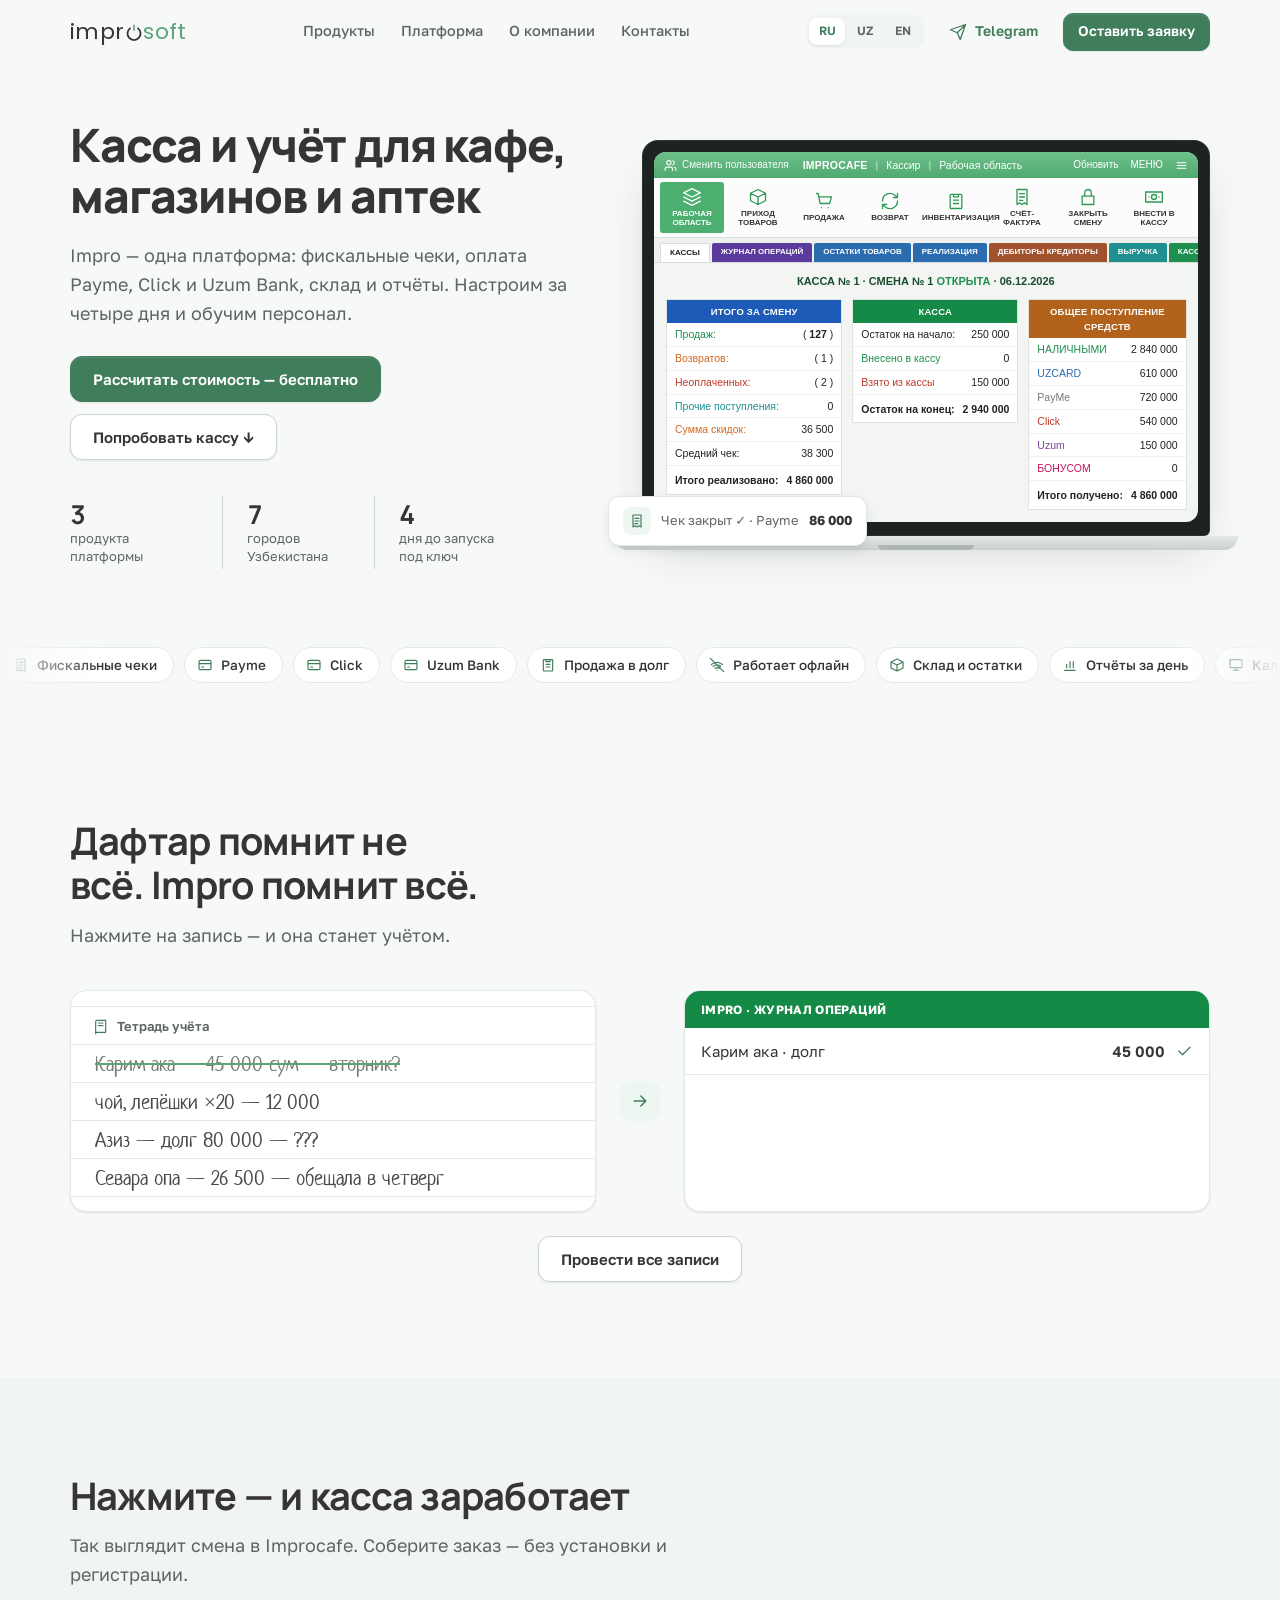
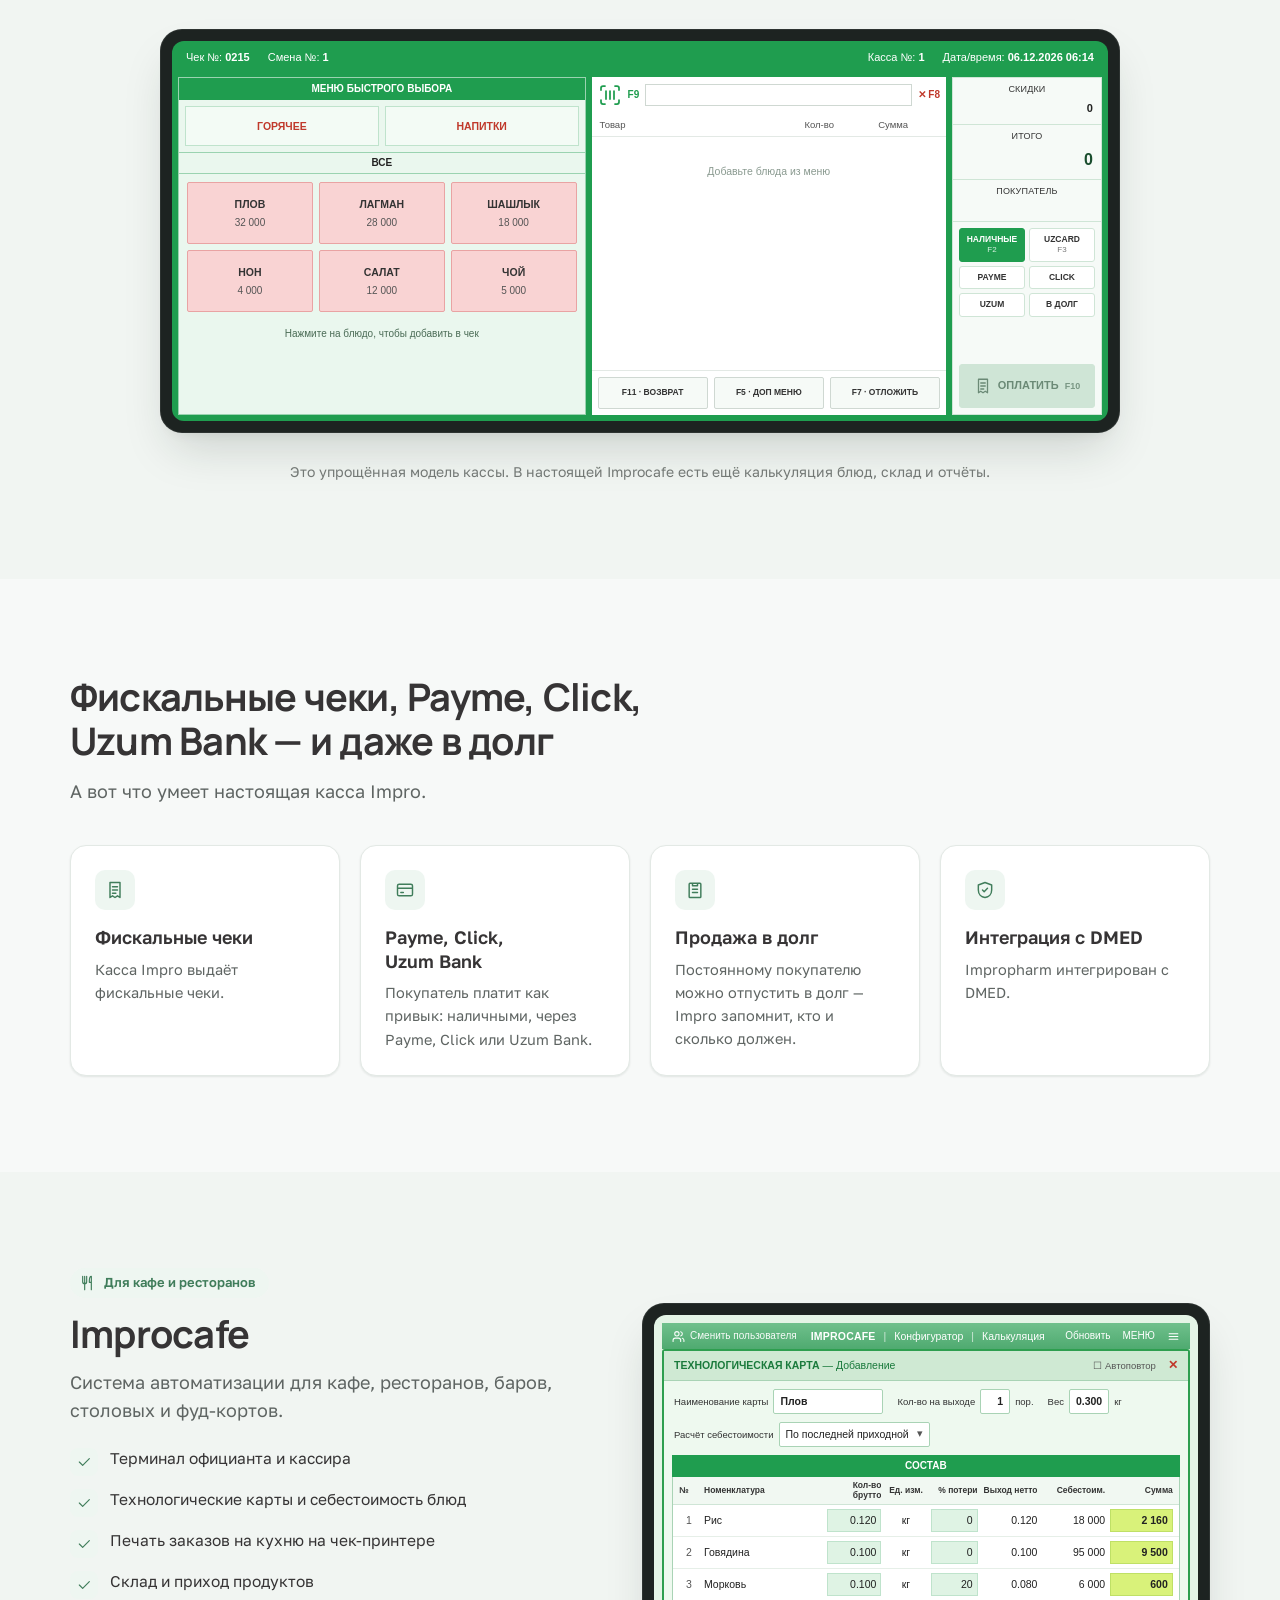
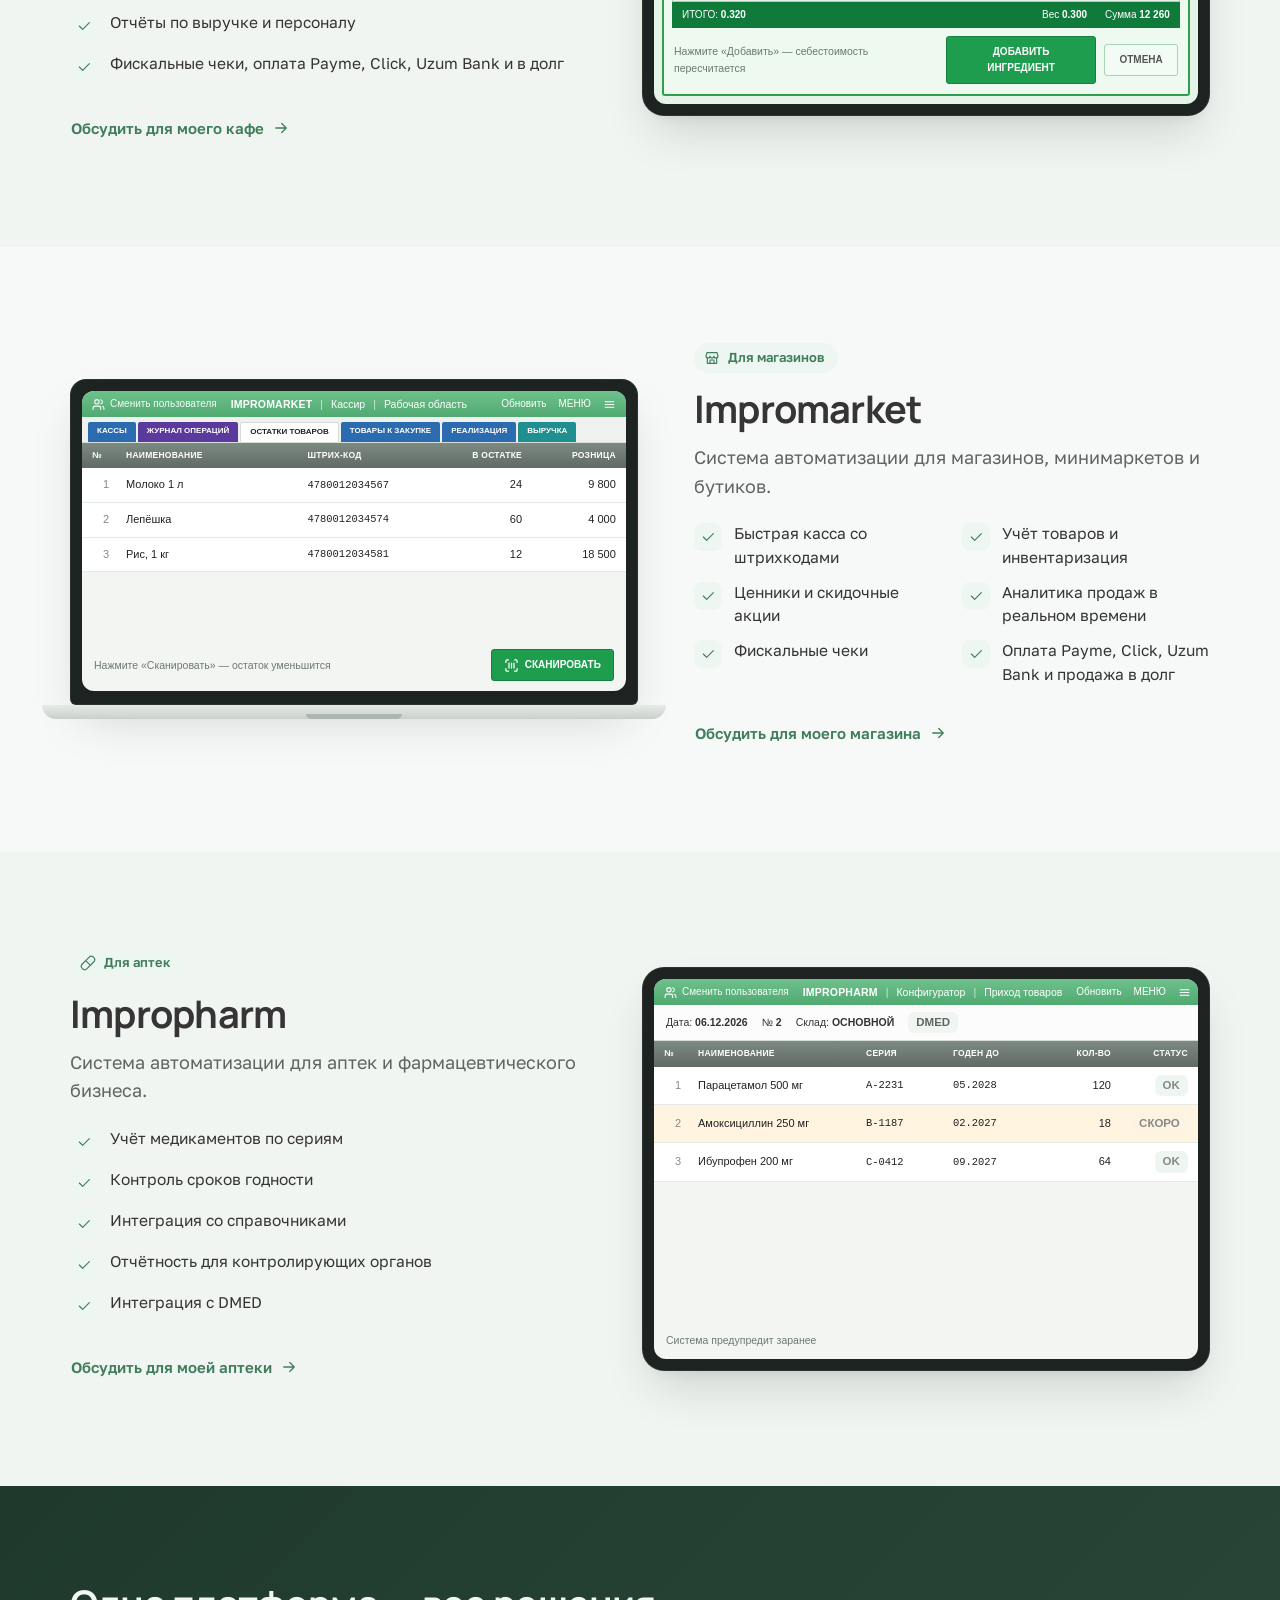
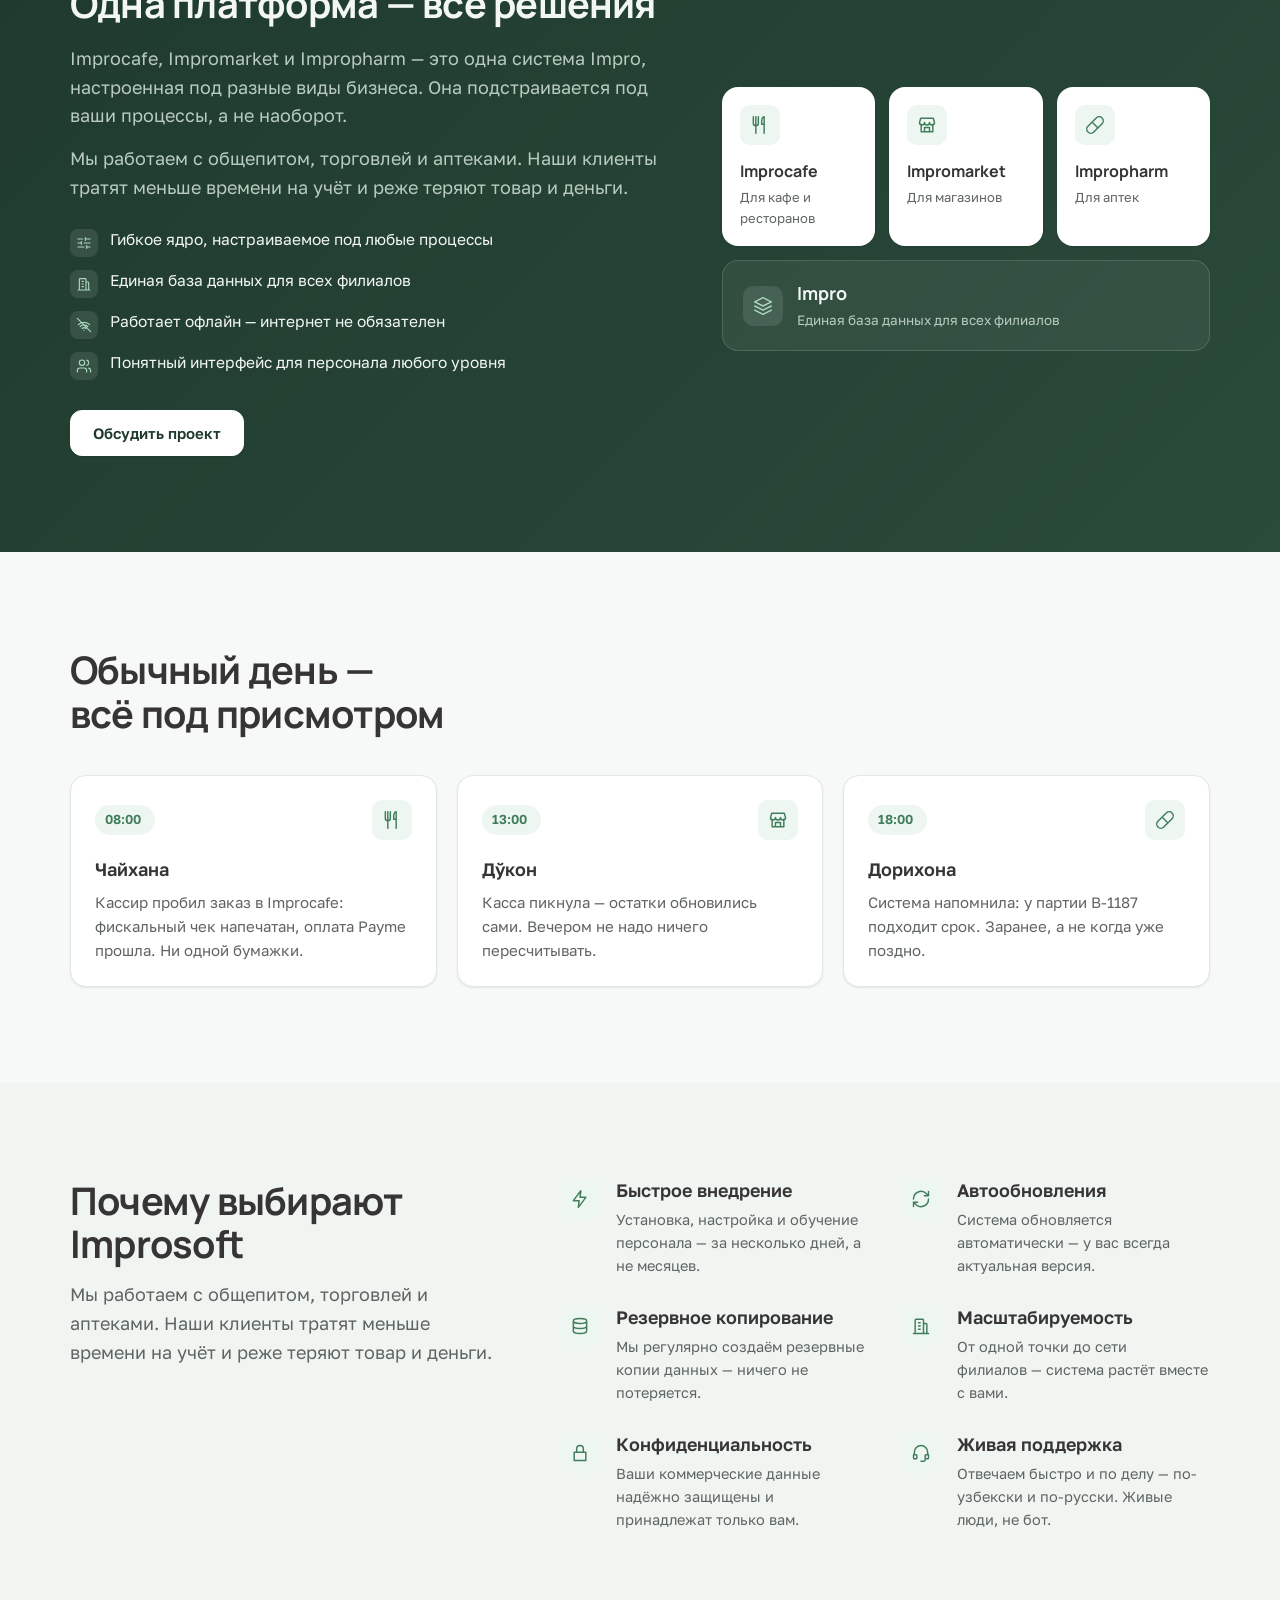
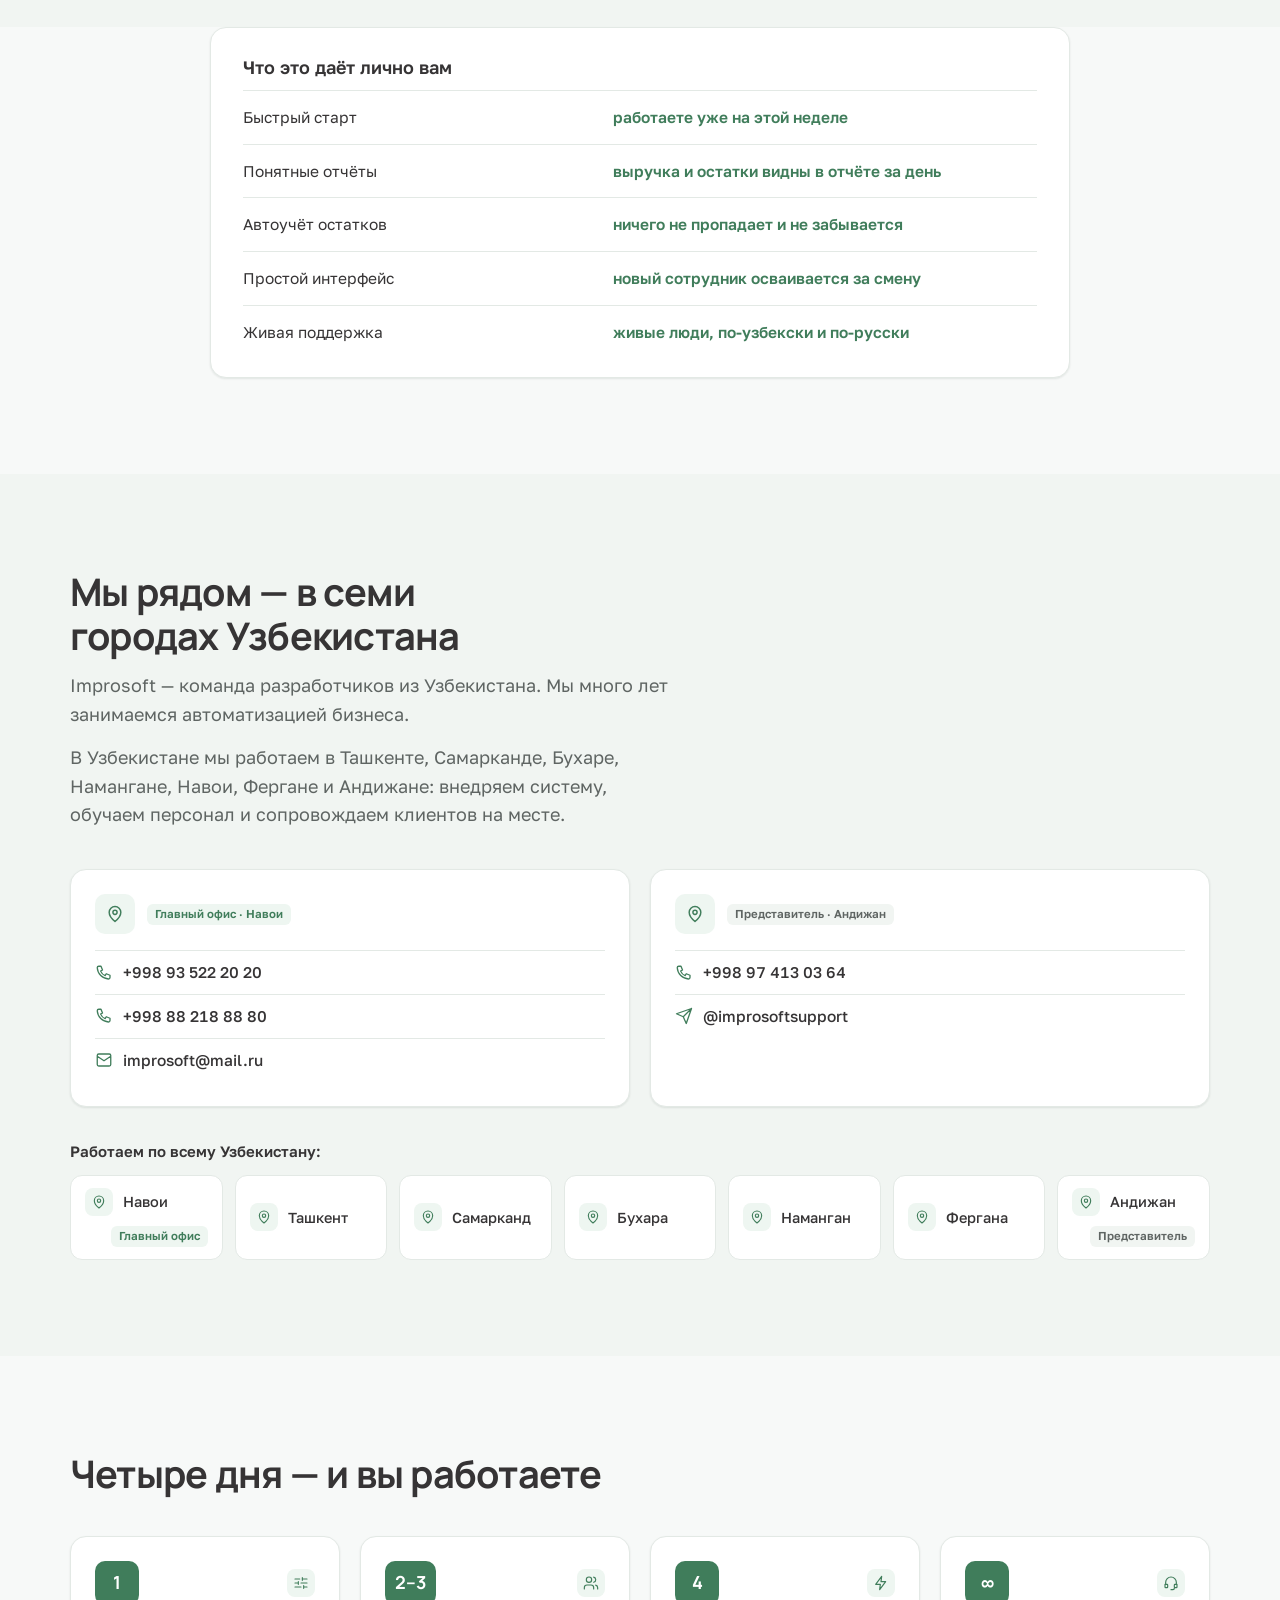
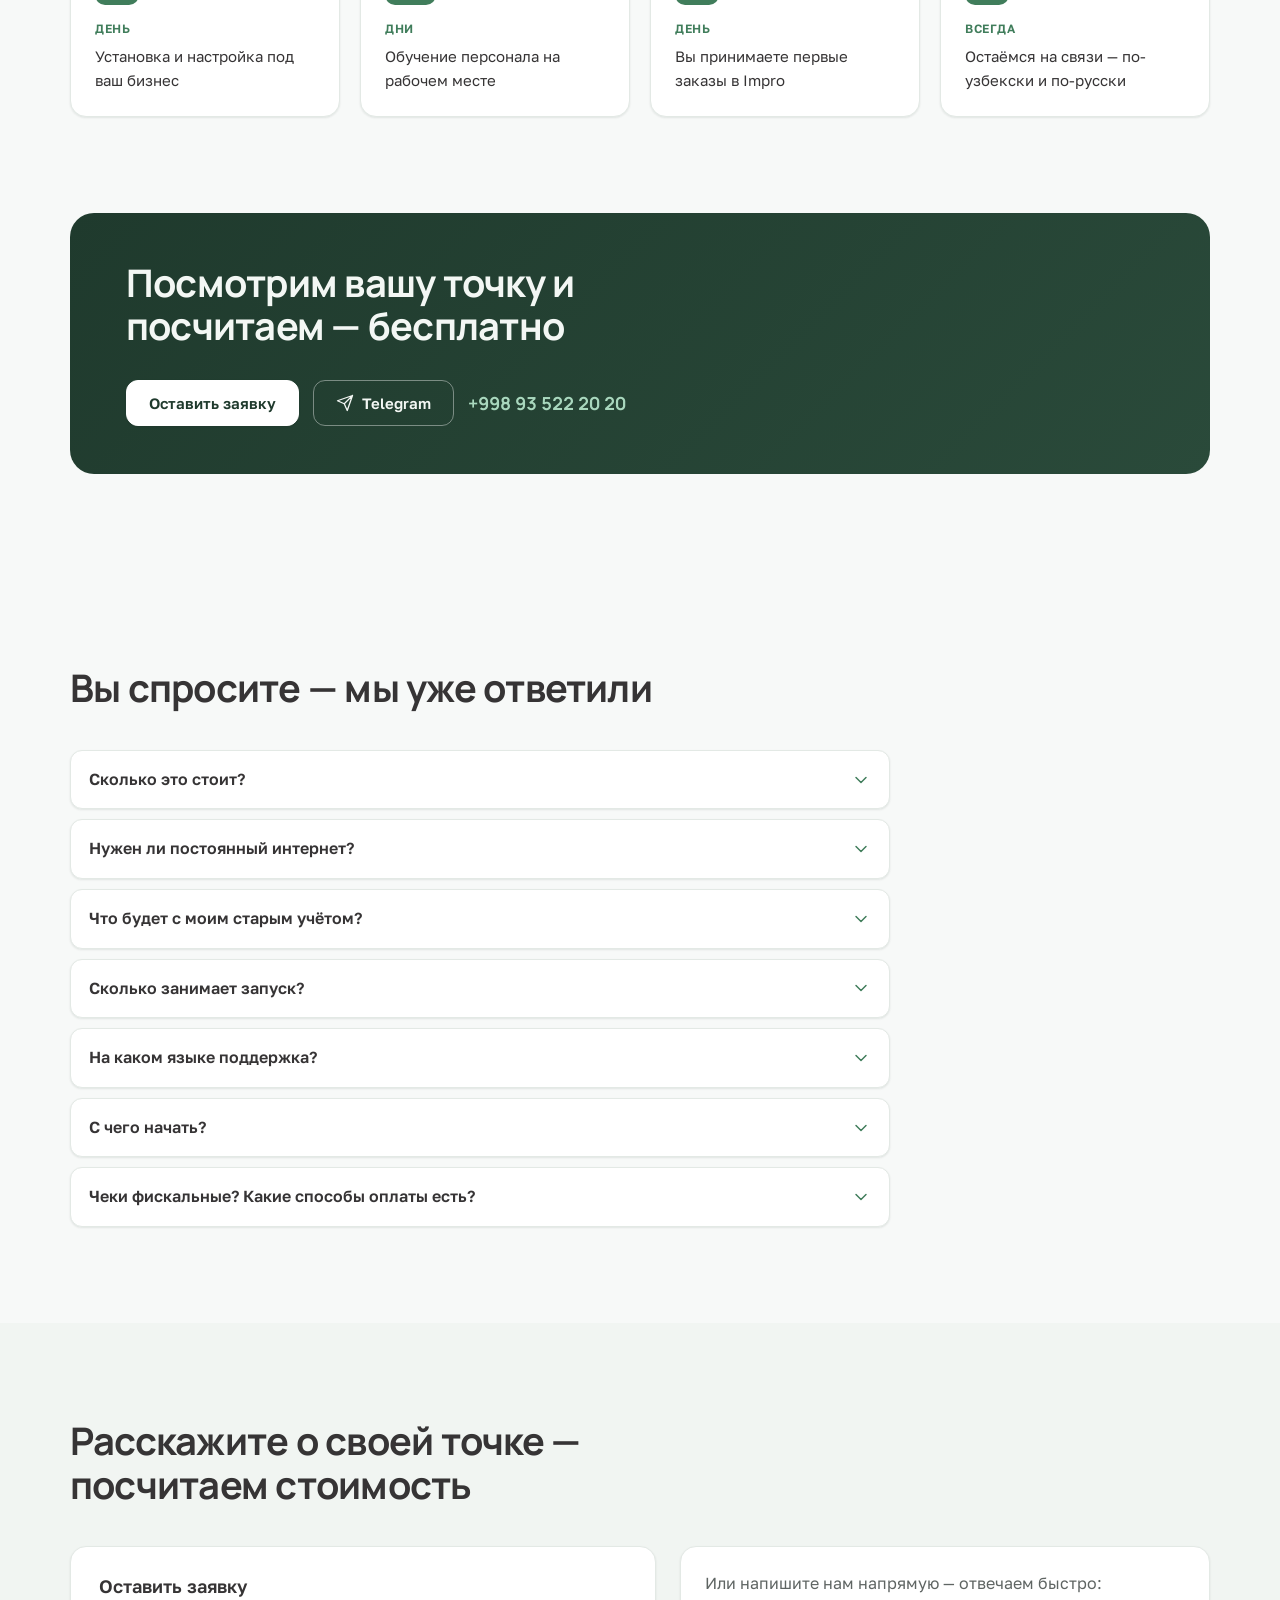
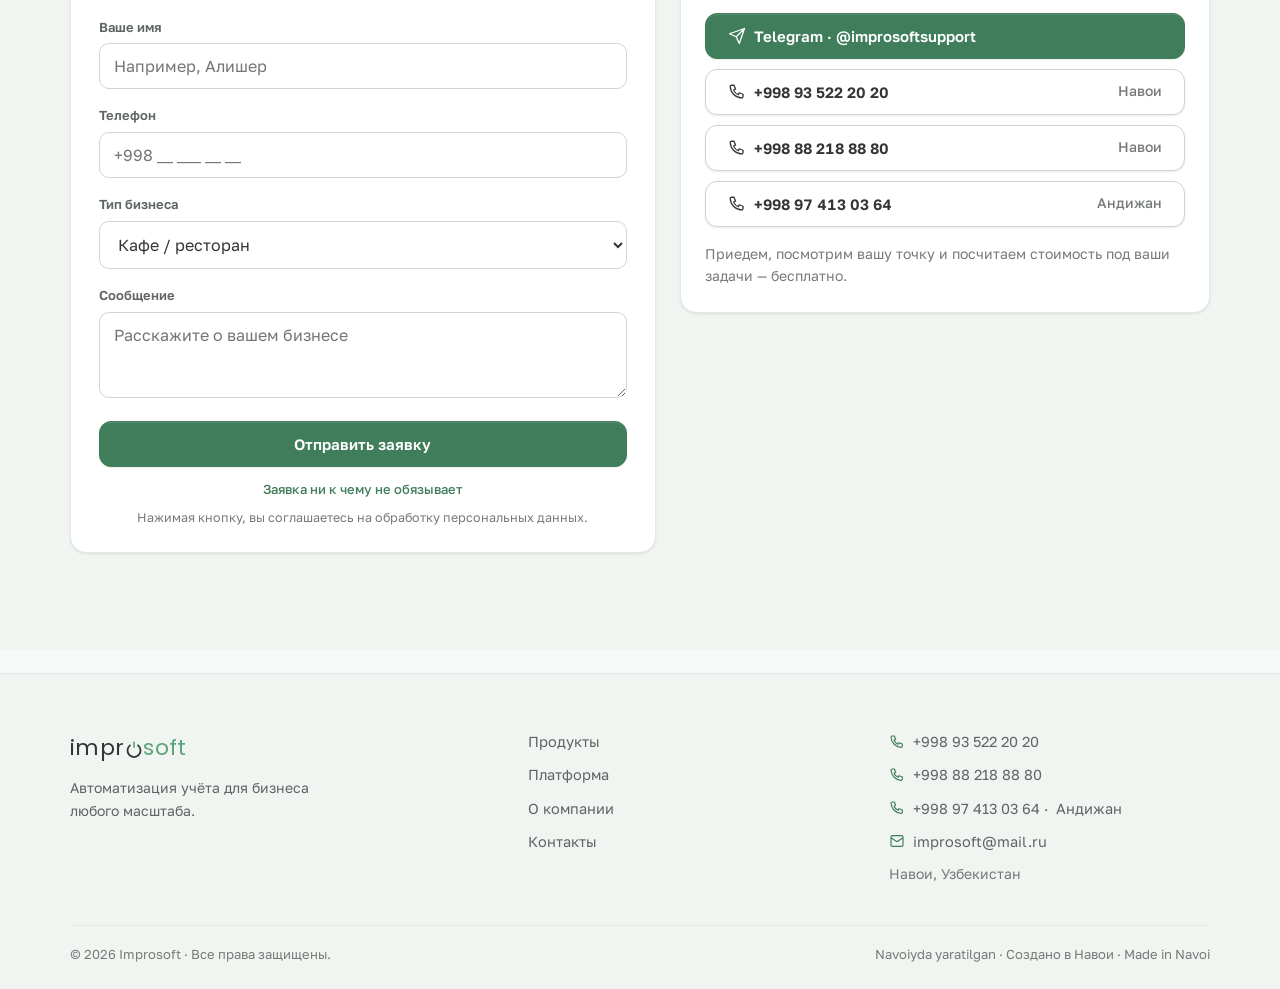
==== commit df01de3b: "v4.1: калькуляция блюда вместо кухонного экрана, ровные телефоны в контактах - Improcafe: экран «Тех" ====
--- a/index.html
+++ b/index.html
@@ -21,7 +21,7 @@
   <link rel="preconnect" href="https://fonts.googleapis.com">
   <link rel="preconnect" href="https://fonts.gstatic.com" crossorigin>
   <link href="https://fonts.googleapis.com/css2?family=Manrope:wght@700;800&family=Golos+Text:wght@400;500;600&family=Neucha&family=Poppins:wght@400&display=swap" rel="stylesheet">
-  <link rel="stylesheet" href="css/styles.css?v=4.0.0">
+  <link rel="stylesheet" href="css/styles.css?v=4.1.0">
 </head>
 <body>
 
@@ -185,7 +185,7 @@
           <li class="chip chip--ghost"><svg class="ico" aria-hidden="true"><use href="#i-wifi-off"/></svg><span data-i18n="tape.i6">Работает офлайн</span></li>
           <li class="chip chip--ghost"><svg class="ico" aria-hidden="true"><use href="#i-box"/></svg><span data-i18n="tape.i7">Склад и остатки</span></li>
           <li class="chip chip--ghost"><svg class="ico" aria-hidden="true"><use href="#i-chart"/></svg><span data-i18n="tape.i8">Отчёты за день</span></li>
-          <li class="chip chip--ghost"><svg class="ico" aria-hidden="true"><use href="#i-monitor"/></svg><span data-i18n="tape.i9">Кухонный экран</span></li>
+          <li class="chip chip--ghost"><svg class="ico" aria-hidden="true"><use href="#i-monitor"/></svg><span data-i18n="tape.i9">Калькуляция блюд</span></li>
           <li class="chip chip--ghost"><svg class="ico" aria-hidden="true"><use href="#i-shield"/></svg><span data-i18n="tape.i10">DMED для аптек</span></li>
           <li class="chip chip--ghost"><svg class="ico" aria-hidden="true"><use href="#i-zap"/></svg><span data-i18n="tape.i11">Запуск за 4 дня</span></li>
           <li class="chip chip--ghost"><svg class="ico" aria-hidden="true"><use href="#i-headset"/></svg><span data-i18n="tape.i12">Поддержка по-узбекски и по-русски</span></li>
@@ -287,7 +287,7 @@
             </aside>
           </div>
         </div>
-        <p class="try__note" data-i18n="try.note">Это упрощённая модель кассы. В настоящей Improcafe есть ещё кухня, склад и отчёты.</p>
+        <p class="try__note" data-i18n="try.note">Это упрощённая модель кассы. В настоящей Improcafe есть ещё калькуляция блюд, склад и отчёты.</p>
       </div>
     </section>
 
@@ -323,7 +323,7 @@
       </div>
     </section>
 
-    <!-- ===== 5. Improcafe: кухонный экран ===== -->
+    <!-- ===== 5. Improcafe: калькуляция блюда (технологическая карта) ===== -->
     <section class="section section--tint product" id="cafe">
       <div class="frame product__grid">
         <div class="product__text" data-reveal="stagger">
@@ -332,8 +332,9 @@
           <p class="lead" data-i18n="products.cafe.desc">Система автоматизации для кафе, ресторанов, баров, столовых и фуд-кортов.</p>
           <ul class="checks">
             <li><span class="tile tile--sm"><svg class="ico" aria-hidden="true"><use href="#i-check"/></svg></span><span data-i18n="products.cafe.f1">Терминал официанта и кассира</span></li>
-            <li><span class="tile tile--sm"><svg class="ico" aria-hidden="true"><use href="#i-check"/></svg></span><span data-i18n="products.cafe.f2">Кухонный экран заказов</span></li>
-            <li><span class="tile tile--sm"><svg class="ico" aria-hidden="true"><use href="#i-check"/></svg></span><span data-i18n="products.cafe.f3">Калькуляция блюд и склад</span></li>
+            <li><span class="tile tile--sm"><svg class="ico" aria-hidden="true"><use href="#i-check"/></svg></span><span data-i18n="products.cafe.f2">Технологические карты и себестоимость блюд</span></li>
+            <li><span class="tile tile--sm"><svg class="ico" aria-hidden="true"><use href="#i-check"/></svg></span><span data-i18n="products.cafe.f6">Печать заказов на кухню на чек-принтере</span></li>
+            <li><span class="tile tile--sm"><svg class="ico" aria-hidden="true"><use href="#i-check"/></svg></span><span data-i18n="products.cafe.f3">Склад и приход продуктов</span></li>
             <li><span class="tile tile--sm"><svg class="ico" aria-hidden="true"><use href="#i-check"/></svg></span><span data-i18n="products.cafe.f4">Отчёты по выручке и персоналу</span></li>
             <li><span class="tile tile--sm"><svg class="ico" aria-hidden="true"><use href="#i-check"/></svg></span><span data-i18n="products.cafe.f5">Фискальные чеки, оплата Payme, Click, Uzum Bank и в долг</span></li>
           </ul>
@@ -341,32 +342,39 @@
         </div>
         <div class="product__visual" data-reveal="up">
           <div class="device device--tablet" data-tilt="3">
-            <!-- кухонный экран заказов -->
-            <div class="device__screen app kds" lang="ru">
+            <!-- технологическая карта: «Добавить ингредиент» достраивает состав и пересчитывает себестоимость; без JS карта показана целиком -->
+            <div class="device__screen app tcard" lang="ru">
               <div class="app__title">
                 <span class="app__user"><svg class="ico"><use href="#i-users"/></svg>Сменить пользователя</span>
-                <span class="app__crumbs"><b>IMPROCAFE</b><i>|</i>Кухня<i>|</i>Экран заказов</span>
-                <span class="app__sys"><span>Обновить</span><span data-clock id="ticketClock">12:47</span></span>
-              </div>
-              <div class="app__tabs">
-                <span class="app__tab app__tab--active">Все заказы</span>
-                <span class="app__tab app__tab--green">В работе</span>
-                <span class="app__tab">Готово</span>
-                <span class="app__tab app__tab--brown">Отданные</span>
-              </div>
-              <div class="app__body kds__grid">
-                <article class="kcard ticket" id="cafeTicket">
-                  <header class="kcard__head"><b data-i18n="cafe.ticketHead">Стол 7</b><span class="num">#<span id="ticketNo">0214</span></span></header>
-                  <div class="ticket__row"><span data-i18n="cafe.dish1">Лагман · 2</span><button type="button" class="ticket__state" data-state="cook">готовится</button></div>
-                  <div class="ticket__row"><span data-i18n="cafe.dish2">Шашлык · 4</span><button type="button" class="ticket__state" data-state="cook">готовится</button></div>
-                  <div class="ticket__row"><span data-i18n="cafe.dish3">Чай · 1</span><button type="button" class="ticket__state" data-state="done">подано</button></div>
-                  <p class="ticket__hint" data-i18n="cafe.tapHint">Нажмите «готовится», чтобы отдать блюдо</p>
-                </article>
-                <article class="kcard kcard--ghost" aria-hidden="true">
-                  <header class="kcard__head"><b>Стол 3</b><span class="num">#0215</span></header>
-                  <div class="ticket__row"><span data-i18n="try.i1">Плов</span><span class="ticket__state" data-state="cook">готовится</span></div>
-                  <div class="ticket__row"><span data-i18n="try.i6">Чой</span><span class="ticket__state" data-state="done">подано</span></div>
-                </article>
+                <span class="app__crumbs"><b>IMPROCAFE</b><i>|</i>Конфигуратор<i>|</i>Калькуляция</span>
+                <span class="app__sys"><span>Обновить</span><span>МЕНЮ</span><svg class="ico"><use href="#i-menu"/></svg></span>
+              </div>
+              <div class="tcard__win">
+                <div class="tcard__titlebar"><span><b>Технологическая карта</b> — Добавление</span><span class="tcard__sysbtns"><span>☐ Автоповтор</span><i>✕</i></span></div>
+                <div class="tcard__form">
+                  <span class="tcard__f"><span class="tcard__lbl">Наименование карты</span><b class="tcard__in tcard__in--wide" data-i18n="cafe.dish">Плов</b></span>
+                  <span class="tcard__f"><span class="tcard__lbl">Кол-во на выходе</span><b class="tcard__in">1</b><span>пор.</span></span>
+                  <span class="tcard__f"><span class="tcard__lbl">Вес</span><b class="tcard__in" id="tcWeight">0.396</b><span>кг</span></span>
+                  <span class="tcard__f tcard__f--select"><span class="tcard__lbl">Расчёт себестоимости</span><b class="tcard__in tcard__in--select">По последней приходной</b></span>
+                </div>
+                <div class="tcard__section">Состав</div>
+                <div class="gridtbl gridtbl--tc">
+                  <div class="gridtbl__head"><span>№</span><span>Номенклатура</span><span>Кол-во брутто</span><span>Ед. изм.</span><span>% потери</span><span>Выход нетто</span><span>Себестоим.</span><span>Сумма</span></div>
+                  <div class="gridtbl__row tcard__row" data-b="0.120" data-n="0.120" data-s="2160"><span>1</span><span data-i18n="cafe.ing1">Рис</span><span class="num tcard__cell">0.120</span><span>кг</span><span class="num tcard__cell">0</span><span class="num">0.120</span><span class="num">18 000</span><span class="num tcard__sum">2 160</span></div>
+                  <div class="gridtbl__row tcard__row" data-b="0.100" data-n="0.100" data-s="9500"><span>2</span><span data-i18n="cafe.ing2">Говядина</span><span class="num tcard__cell">0.100</span><span>кг</span><span class="num tcard__cell">0</span><span class="num">0.100</span><span class="num">95 000</span><span class="num tcard__sum">9 500</span></div>
+                  <div class="gridtbl__row tcard__row" data-b="0.100" data-n="0.080" data-s="600"><span>3</span><span data-i18n="cafe.ing3">Морковь</span><span class="num tcard__cell">0.100</span><span>кг</span><span class="num tcard__cell">20</span><span class="num">0.080</span><span class="num">6 000</span><span class="num tcard__sum">600</span></div>
+                  <div class="gridtbl__row tcard__row" data-b="0.040" data-n="0.034" data-s="160"><span>4</span><span data-i18n="cafe.ing4">Лук репчатый</span><span class="num tcard__cell">0.040</span><span>кг</span><span class="num tcard__cell">15</span><span class="num">0.034</span><span class="num">4 000</span><span class="num tcard__sum">160</span></div>
+                  <div class="gridtbl__row tcard__row" data-b="0.040" data-n="0.040" data-s="960"><span>5</span><span data-i18n="cafe.ing5">Масло хлопковое</span><span class="num tcard__cell">0.040</span><span>кг</span><span class="num tcard__cell">0</span><span class="num">0.040</span><span class="num">24 000</span><span class="num tcard__sum">960</span></div>
+                  <div class="gridtbl__row tcard__row" data-b="0.020" data-n="0.020" data-s="400"><span>6</span><span data-i18n="cafe.ing6">Нут</span><span class="num tcard__cell">0.020</span><span>кг</span><span class="num tcard__cell">0</span><span class="num">0.020</span><span class="num">20 000</span><span class="num tcard__sum">400</span></div>
+                  <div class="gridtbl__row tcard__row" data-b="0.002" data-n="0.002" data-s="300"><span>7</span><span data-i18n="cafe.ing7">Зира</span><span class="num tcard__cell">0.002</span><span>кг</span><span class="num tcard__cell">0</span><span class="num">0.002</span><span class="num">150 000</span><span class="num tcard__sum">300</span></div>
+                </div>
+                <div class="tcard__foot"><span>ИТОГО: <b id="tcBrutto">0.422</b></span><span>Вес <b id="tcNetto">0.396</b></span><span>Сумма <b id="tcSum">14 080</b></span></div>
+                <div class="tcard__actions">
+                  <p class="tcard__hint" id="tcHint" data-i18n="cafe.tapHint">Нажмите «Добавить» — себестоимость пересчитается</p>
+                  <p class="tcard__toast" id="tcToast" hidden data-i18n="cafe.saved">Карта сохранена ✓ · себестоимость порции 14 080 сум</p>
+                  <button type="button" class="appbtn tcard__add" id="tcAdd"><span data-i18n="cafe.add">Добавить ингредиент</span><span data-i18n="cafe.save" hidden>Сохранить карту</span><span data-i18n="cafe.again" hidden>Начать заново</span></button>
+                  <span class="tcard__cancel">Отмена</span>
+                </div>
               </div>
             </div>
           </div>
@@ -507,7 +515,7 @@
           <article class="card daycard">
             <div class="daycard__top"><span class="chip">08:00</span><span class="tile"><svg class="ico" aria-hidden="true"><use href="#i-utensils"/></svg></span></div>
             <h3 class="h3" data-i18n="day.h1">Чайхана</h3>
-            <p data-i18n="day.d1">Официант принял заказ с планшета — кухня уже готовит. Ни одной бумажки.</p>
+            <p data-i18n="day.d1">Кассир пробил заказ в Improcafe: фискальный чек напечатан, оплата Payme прошла. Ни одной бумажки.</p>
           </article>
           <article class="card daycard">
             <div class="daycard__top"><span class="chip">13:00</span><span class="tile"><svg class="ico" aria-hidden="true"><use href="#i-store"/></svg></span></div>
@@ -722,9 +730,9 @@
           <aside class="card contact">
             <p class="lead" data-i18n="zayavka.side">Или напишите нам напрямую — отвечаем быстро:</p>
             <a class="btn btn--full" href="https://t.me/improsoftsupport" target="_blank" rel="noopener"><svg class="ico" aria-hidden="true"><use href="#i-send"/></svg>Telegram · @improsoftsupport</a>
-            <a class="btn btn--secondary btn--full" href="tel:+998935222020"><svg class="ico" aria-hidden="true"><use href="#i-phone"/></svg><span class="num">+998 93 522 20 20</span>&nbsp;·&nbsp;<span data-i18n="city.navoi">Навои</span></a>
-            <a class="btn btn--secondary btn--full" href="tel:+998882188880"><svg class="ico" aria-hidden="true"><use href="#i-phone"/></svg><span class="num">+998 88 218 88 80</span>&nbsp;·&nbsp;<span data-i18n="city.navoi">Навои</span></a>
-            <a class="btn btn--secondary btn--full" href="tel:+998974130364"><svg class="ico" aria-hidden="true"><use href="#i-phone"/></svg><span class="num">+998 97 413 03 64</span>&nbsp;·&nbsp;<span data-i18n="city.andijan">Андижан</span></a>
+            <a class="btn btn--secondary btn--full" href="tel:+998935222020"><svg class="ico" aria-hidden="true"><use href="#i-phone"/></svg><span class="num">+998 93 522 20 20</span><span class="contact__city" data-i18n="city.navoi">Навои</span></a>
+            <a class="btn btn--secondary btn--full" href="tel:+998882188880"><svg class="ico" aria-hidden="true"><use href="#i-phone"/></svg><span class="num">+998 88 218 88 80</span><span class="contact__city" data-i18n="city.navoi">Навои</span></a>
+            <a class="btn btn--secondary btn--full" href="tel:+998974130364"><svg class="ico" aria-hidden="true"><use href="#i-phone"/></svg><span class="num">+998 97 413 03 64</span><span class="contact__city" data-i18n="city.andijan">Андижан</span></a>
             <p class="contact__note" data-i18n="zayavka.note">Приедем, посмотрим вашу точку и посчитаем стоимость под ваши задачи — бесплатно.</p>
           </aside>
         </div>
@@ -771,7 +779,7 @@
     <a class="btn" href="https://t.me/improsoftsupport" target="_blank" rel="noopener"><svg class="ico" aria-hidden="true"><use href="#i-send"/></svg>Telegram</a>
   </div>
 
-  <script src="js/i18n.js?v=4.0.0"></script>
-  <script src="js/main.js?v=4.0.0"></script>
+  <script src="js/i18n.js?v=4.1.0"></script>
+  <script src="js/main.js?v=4.1.0"></script>
 </body>
 </html>
--- a/css/styles.css
+++ b/css/styles.css
@@ -705,31 +705,41 @@
 .product__cta { padding-left: 0; }
 .product__cta:hover { background: transparent; }
 
-/* кухонный экран */
-.kds__grid { display: grid; grid-template-columns: 1fr 1fr; gap: 10px; align-content: start; }
-.kcard { background: #fff; border: 1px solid #d7dcd8; border-top: 4px solid #1f8f4f; border-radius: 3px; padding: 8px 10px 10px; }
-.kcard--ghost { opacity: .6; pointer-events: none; }
-.kcard__head { display: flex; justify-content: space-between; font-size: 11.5px; color: #555; margin-bottom: 4px; }
-.kcard__head b { color: #222; font-weight: 700; text-transform: uppercase; }
-.ticket__row { display: flex; justify-content: space-between; align-items: center; gap: 8px; padding: 6px 0; border-top: 1px solid #eef1ee; font-size: 11.5px; }
-.ticket__state {
-  min-width: 86px;
-  padding: 4px 8px;
-  border: 1px solid #1f8f4f; border-radius: 3px;
-  background: #fff; color: #1f8f4f;
-  font-family: inherit; font-weight: 600; font-size: 10px; line-height: 1.3; text-transform: uppercase;
-  cursor: pointer;
-  touch-action: manipulation;
-  -webkit-tap-highlight-color: transparent;
-}
-.ticket__state[data-state="done"] { background: #1f8f4f; color: #fff; cursor: default; }
-@media (hover: hover) { .ticket__state[data-state="cook"]:hover { background: #eaf7ee; } }
-.ticket.is-new .ticket__row { animation: fadeup .35s ease both; }
-.ticket.is-new .ticket__row:nth-of-type(2) { animation-delay: .12s; }
-.ticket.is-new .ticket__row:nth-of-type(3) { animation-delay: .24s; }
-.ticket__hint { font-size: 10px; color: #6b7a70; text-align: center; padding-top: 8px; }
-.js .ticket:not(.is-touched) .ticket__hint { animation: hintblink 2.4s ease-in-out infinite; }
-.ticket.is-touched .ticket__hint { visibility: hidden; }
+/* калькуляция блюда — окно «Технологическая карта» как в программе */
+.tcard { background: #e4f4e6; padding: 8px; display: flex; flex-direction: column; }
+.tcard__win { flex: 1; min-width: 0; display: flex; flex-direction: column; background: #eef9ef; border: 2px solid #2e9e4f; border-radius: 3px; }
+.tcard__titlebar { display: flex; align-items: center; justify-content: space-between; gap: 8px; padding: 5px 10px; background: #cfe9d3; border-bottom: 1px solid #a9d3b5; color: #1a7a3c; font-size: 10.5px; white-space: nowrap; }
+.tcard__titlebar b { font-weight: 700; text-transform: uppercase; }
+.tcard__sysbtns { display: flex; align-items: center; gap: 12px; color: #555; font-size: 9.5px; }
+.tcard__sysbtns i { font-style: normal; color: #c0392b; font-weight: 700; font-size: 12px; }
+.tcard__form { display: flex; flex-wrap: wrap; align-items: center; gap: 8px 14px; padding: 8px 10px; }
+.tcard__f { display: flex; align-items: center; gap: 5px; font-size: 9.5px; color: #333; white-space: nowrap; }
+.tcard__in { display: inline-block; min-width: 30px; padding: 3px 6px; background: #fff; border: 1px solid #a9d3b5; border-radius: 2px; font-weight: 600; font-size: 10.5px; color: #222; text-align: right; font-variant-numeric: tabular-nums; }
+.tcard__in--wide { min-width: 110px; text-align: left; }
+.tcard__in--select { position: relative; text-align: left; padding-right: 20px; font-weight: 500; }
+.tcard__in--select::after { content: "▾"; position: absolute; right: 6px; top: 2px; color: #555; }
+.tcard__section { margin: 0 8px; padding: 3px; background: #1f9d4f; color: #fff; text-align: center; font-size: 10px; font-weight: 700; text-transform: uppercase; }
+.gridtbl--tc { margin: 0 8px; border: 1px solid #a9d3b5; border-top: 0; background: #fff; }
+.gridtbl--tc .gridtbl__head, .gridtbl--tc .gridtbl__row { grid-template-columns: 20px minmax(0, 1.5fr) .7fr .5fr .6fr .7fr .8fr .8fr; gap: 5px; padding-left: 6px; padding-right: 6px; }
+.gridtbl--tc .gridtbl__head { background: #f1f8f2; color: #333; border-bottom: 1px solid #cfe5d6; font-size: 8.5px; font-weight: 600; text-transform: none; letter-spacing: 0; padding-top: 4px; padding-bottom: 4px; }
+.gridtbl--tc .gridtbl__head span { white-space: normal; line-height: 1.15; }
+.gridtbl--tc .gridtbl__head span:nth-child(n + 3), .gridtbl--tc .gridtbl__row span:nth-child(n + 3) { text-align: right; }
+.gridtbl--tc .gridtbl__head span:nth-child(4), .gridtbl--tc .gridtbl__row span:nth-child(4) { text-align: center; }
+.gridtbl--tc .gridtbl__row { padding-top: 4px; padding-bottom: 4px; font-size: 10.5px; border-bottom-color: #e6efe8; }
+.gridtbl--tc .gridtbl__row span:nth-child(1) { color: #555; }
+.tcard__cell { background: #dff3e4; border: 1px solid #bfe3cc; padding: 2px 4px; }
+.tcard__sum { background: #d9f27a; border: 1px solid #bfe066; padding: 2px 4px; font-weight: 600; }
+.tcard__row.is-new { animation: fadeup .35s ease both; }
+.tcard__foot { display: flex; align-items: center; gap: 18px; margin: 0 8px; padding: 5px 10px; background: #0f7a3a; color: #fff; font-size: 10px; white-space: nowrap; }
+.tcard__foot b { font-weight: 700; font-variant-numeric: tabular-nums; }
+.tcard__foot span:nth-child(2) { margin-left: auto; }
+.tcard__actions { display: flex; align-items: center; gap: 8px; padding: 8px 10px 10px; }
+.tcard__hint { font-size: 10.5px; color: #6b7a70; }
+.js .tcard:not(.is-used) .tcard__hint { animation: hintblink 2.4s ease-in-out infinite; }
+.tcard.is-used .tcard__hint { display: none; }
+.tcard__toast { font-size: 11px; font-weight: 600; color: #1f8f4f; animation: fadeup .35s ease; }
+.tcard__add { margin-left: auto; }
+.tcard__cancel { padding: 7px 14px; border: 1px solid #a9d3b5; border-radius: 3px; background: #f3fbf5; color: #555; font-size: 10px; font-weight: 700; text-transform: uppercase; }
 
 /* таблицы программы (остатки, приход) */
 .stock__body { padding: 0; display: flex; flex-direction: column; }
@@ -899,6 +909,8 @@
 .contact { display: flex; flex-direction: column; gap: 10px; }
 .contact .lead { font-size: 16px; margin-bottom: 6px; }
 .contact__note { font-size: 14px; color: var(--ink-3); margin-top: 6px; }
+.contact .btn--full { justify-content: flex-start; text-align: left; } /* иконки и номера — ровной колонкой слева */
+.contact__city { margin-left: auto; padding-left: 10px; font-size: 14px; font-weight: 500; color: var(--ink-3); }
 
 /* ============ Движение ============ */
 @keyframes fadeup { from { opacity: 0; translate: 0 8px; } to { opacity: 1; translate: none; } }
@@ -993,12 +1005,18 @@
   .dentry__hand { font-size: 19px; line-height: 1.3; white-space: normal; overflow: visible; text-overflow: clip; }
   .cards--4 { grid-template-columns: 1fr; }
   .checks--2col { grid-template-columns: 1fr; }
-  .kds__grid { grid-template-columns: 1fr; }
-  .kcard--ghost { display: none; }
   .gridtbl__head, .gridtbl__row { grid-template-columns: 22px minmax(0, 1.6fr) .7fr .8fr; }
   .gridtbl__head span:nth-child(3), .gridtbl__row span:nth-child(3) { display: none; } /* штрих-код / серия */
   .gridtbl--pharm .gridtbl__head, .gridtbl--pharm .gridtbl__row { grid-template-columns: 22px minmax(0, 1.5fr) .9fr .8fr; }
   .gridtbl--pharm .gridtbl__head span:nth-child(5), .gridtbl--pharm .gridtbl__row span:nth-child(5) { display: none; } /* кол-во */
+  .gridtbl--tc .gridtbl__head, .gridtbl--tc .gridtbl__row { grid-template-columns: minmax(0, 1.6fr) .8fr .9fr; } /* калькуляция: только название, брутто, сумма */
+  .gridtbl--tc .gridtbl__head span:nth-child(3), .gridtbl--tc .gridtbl__row span:nth-child(3) { display: block; }
+  .gridtbl--tc .gridtbl__head span:nth-child(1), .gridtbl--tc .gridtbl__row span:nth-child(1),
+  .gridtbl--tc .gridtbl__head span:nth-child(n + 4):not(:last-child), .gridtbl--tc .gridtbl__row span:nth-child(n + 4):not(:last-child) { display: none; }
+  .tcard__f--select, .tcard__sysbtns, .tcard__cancel { display: none; }
+  .tcard__foot span:nth-child(1), .tcard__foot span:nth-child(2) { display: none; }
+  .tcard__actions { flex-wrap: wrap; }
+  .tcard__add { margin-left: 0; width: 100%; justify-content: center; }
   .plat { grid-template-columns: 1fr; }
   .dayline { grid-template-columns: 1fr; }
   .featlist { grid-template-columns: 1fr; gap: 22px; }
@@ -1009,6 +1027,7 @@
   .cta { padding: 32px 22px; border-radius: var(--r-lg); }
   .cta__actions .btn { width: 100%; }
   .form { padding: 22px 18px; }
+  .contact .btn--full { padding-left: 14px; padding-right: 14px; font-size: 15px; } /* Telegram · @improsoftsupport в одну строку */
 }
 
 /* ============ Доступность: без движения ============ */
@@ -1021,7 +1040,7 @@
   .tape__list[aria-hidden] { display: none; }
   .tape { -webkit-mask-image: none; mask-image: none; }
   .pos__count, .posbar, .prow, .cart__done, .cart__head .num.is-new, .cart.is-paid .cart__total, .pos__hint,
-  .lrow, .ticket.is-new .ticket__row, .ticket__hint, .shelf__stock, .shelf__hint, .stock.is-scanning::after,
+  .lrow, .tcard__row.is-new, .tcard__hint, .tcard__toast, .shelf__stock, .shelf__hint, .stock.is-scanning::after,
   .sale.is-paid .sale__val--big, .faq__item[open] > p, .form__ok.is-shown { animation: none !important; }
   .faq__chevron { transition: none; }
   .faq__item::details-content { transition: none; }
@@ -1032,4 +1051,4 @@
 }
 
 /* ============ Без JS: всё видно и статично ============ */
-:root:not(.js) .pos__hint, :root:not(.js) .ticket__hint, :root:not(.js) .shelf__hint { display: none; }
+:root:not(.js) .pos__hint, :root:not(.js) .tcard__hint, :root:not(.js) .tcard__add, :root:not(.js) .shelf__hint { display: none; }
